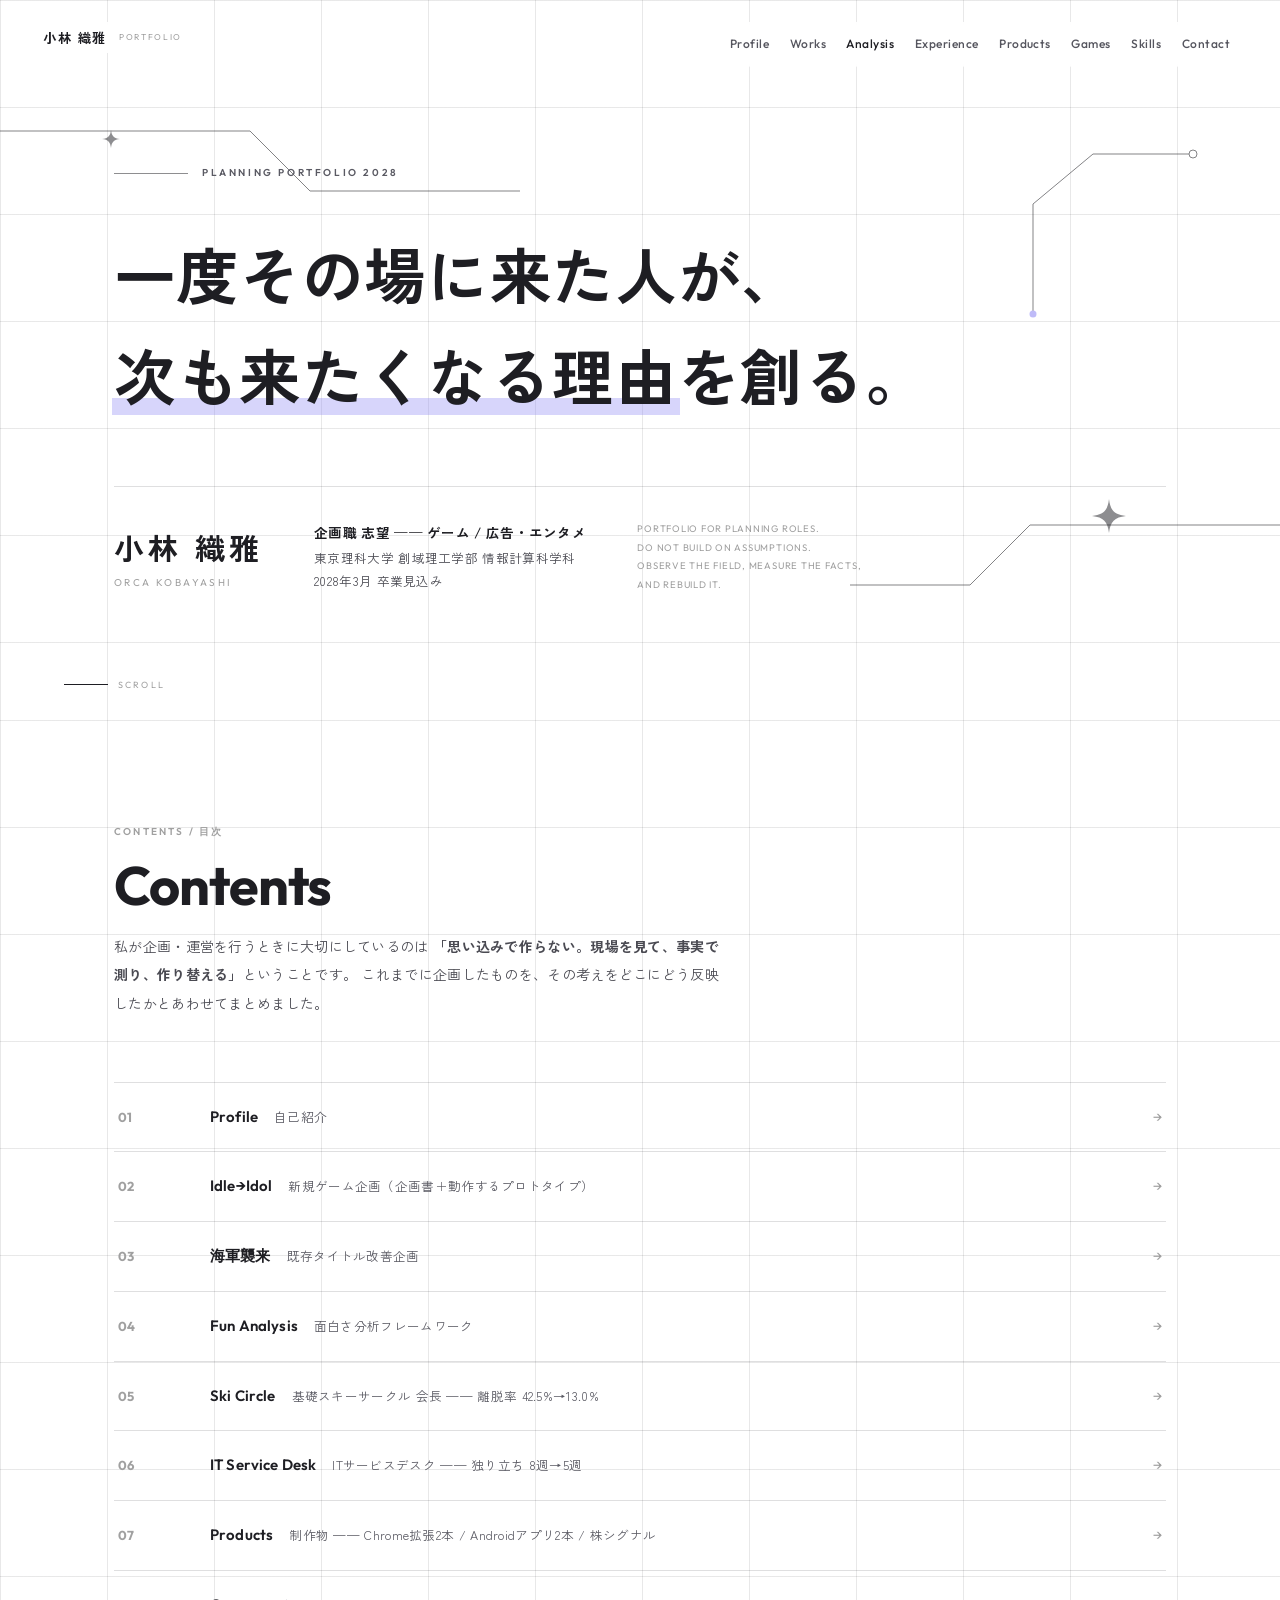
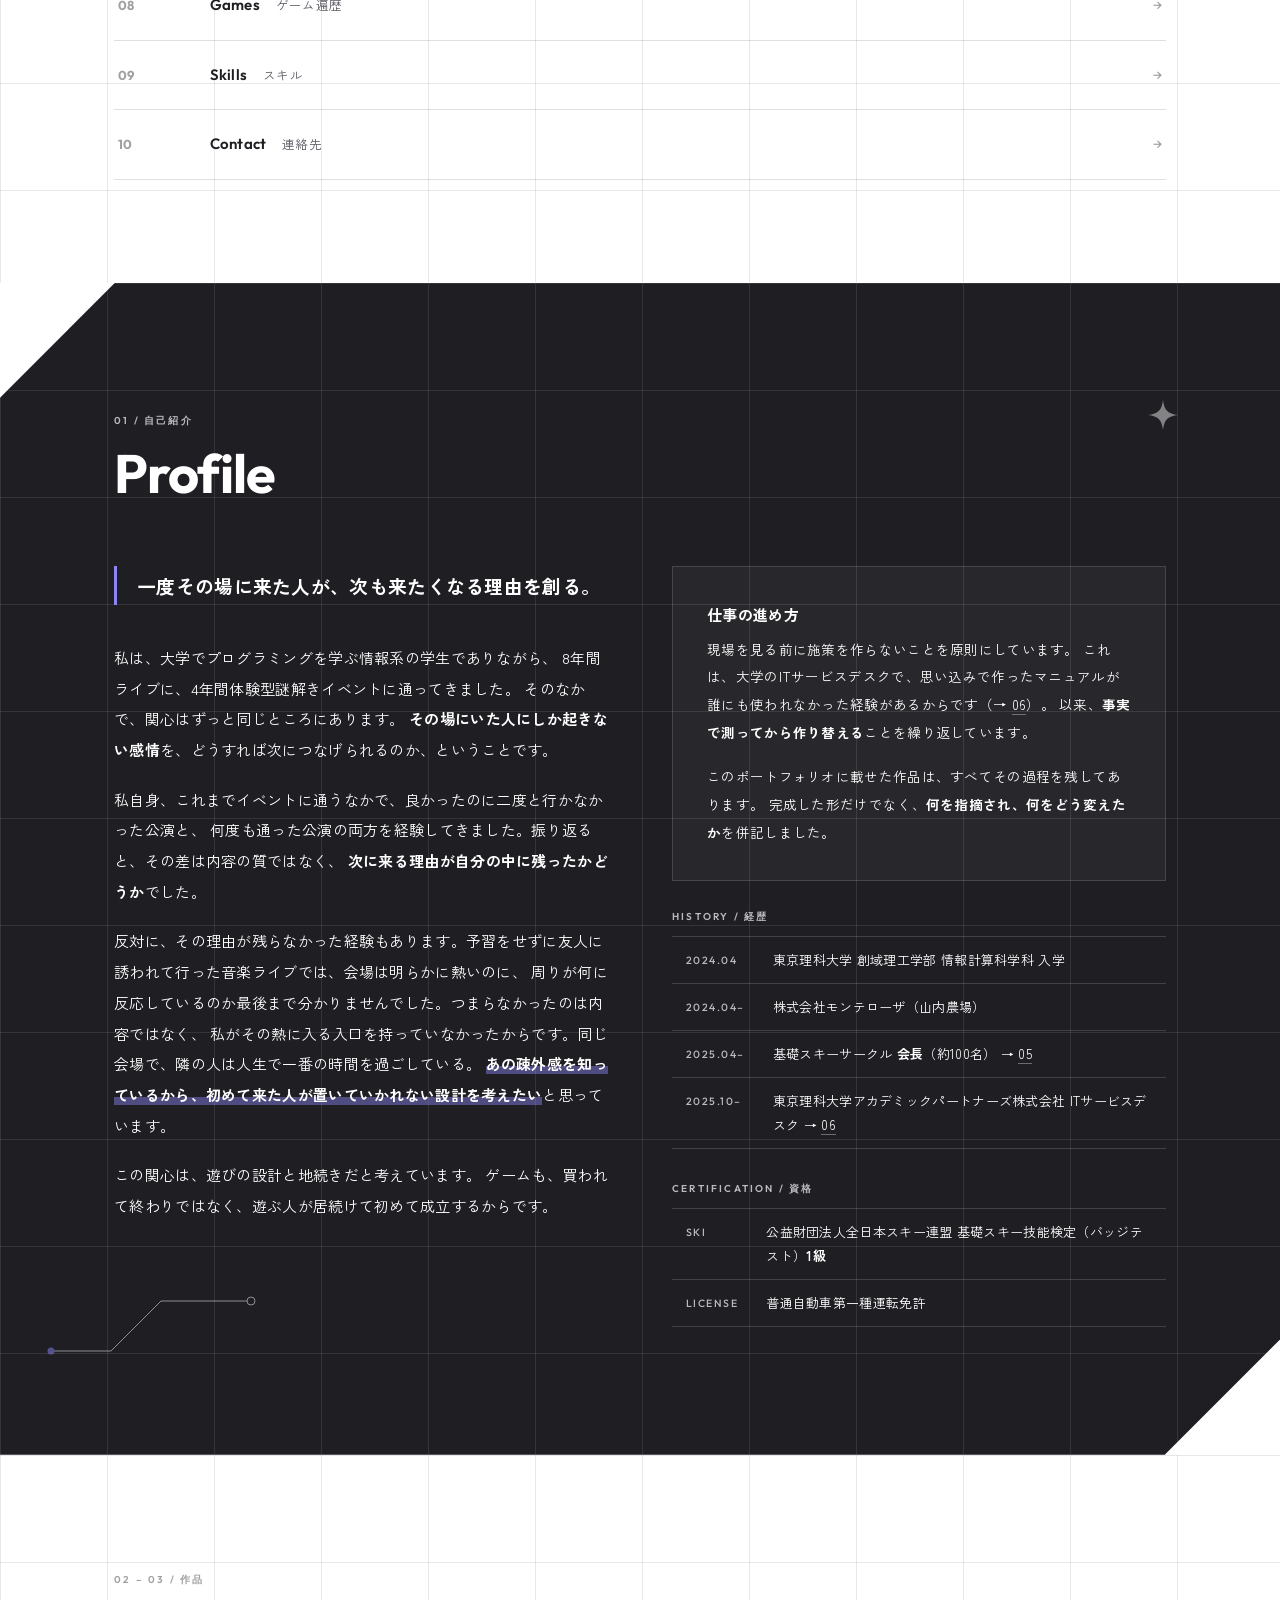
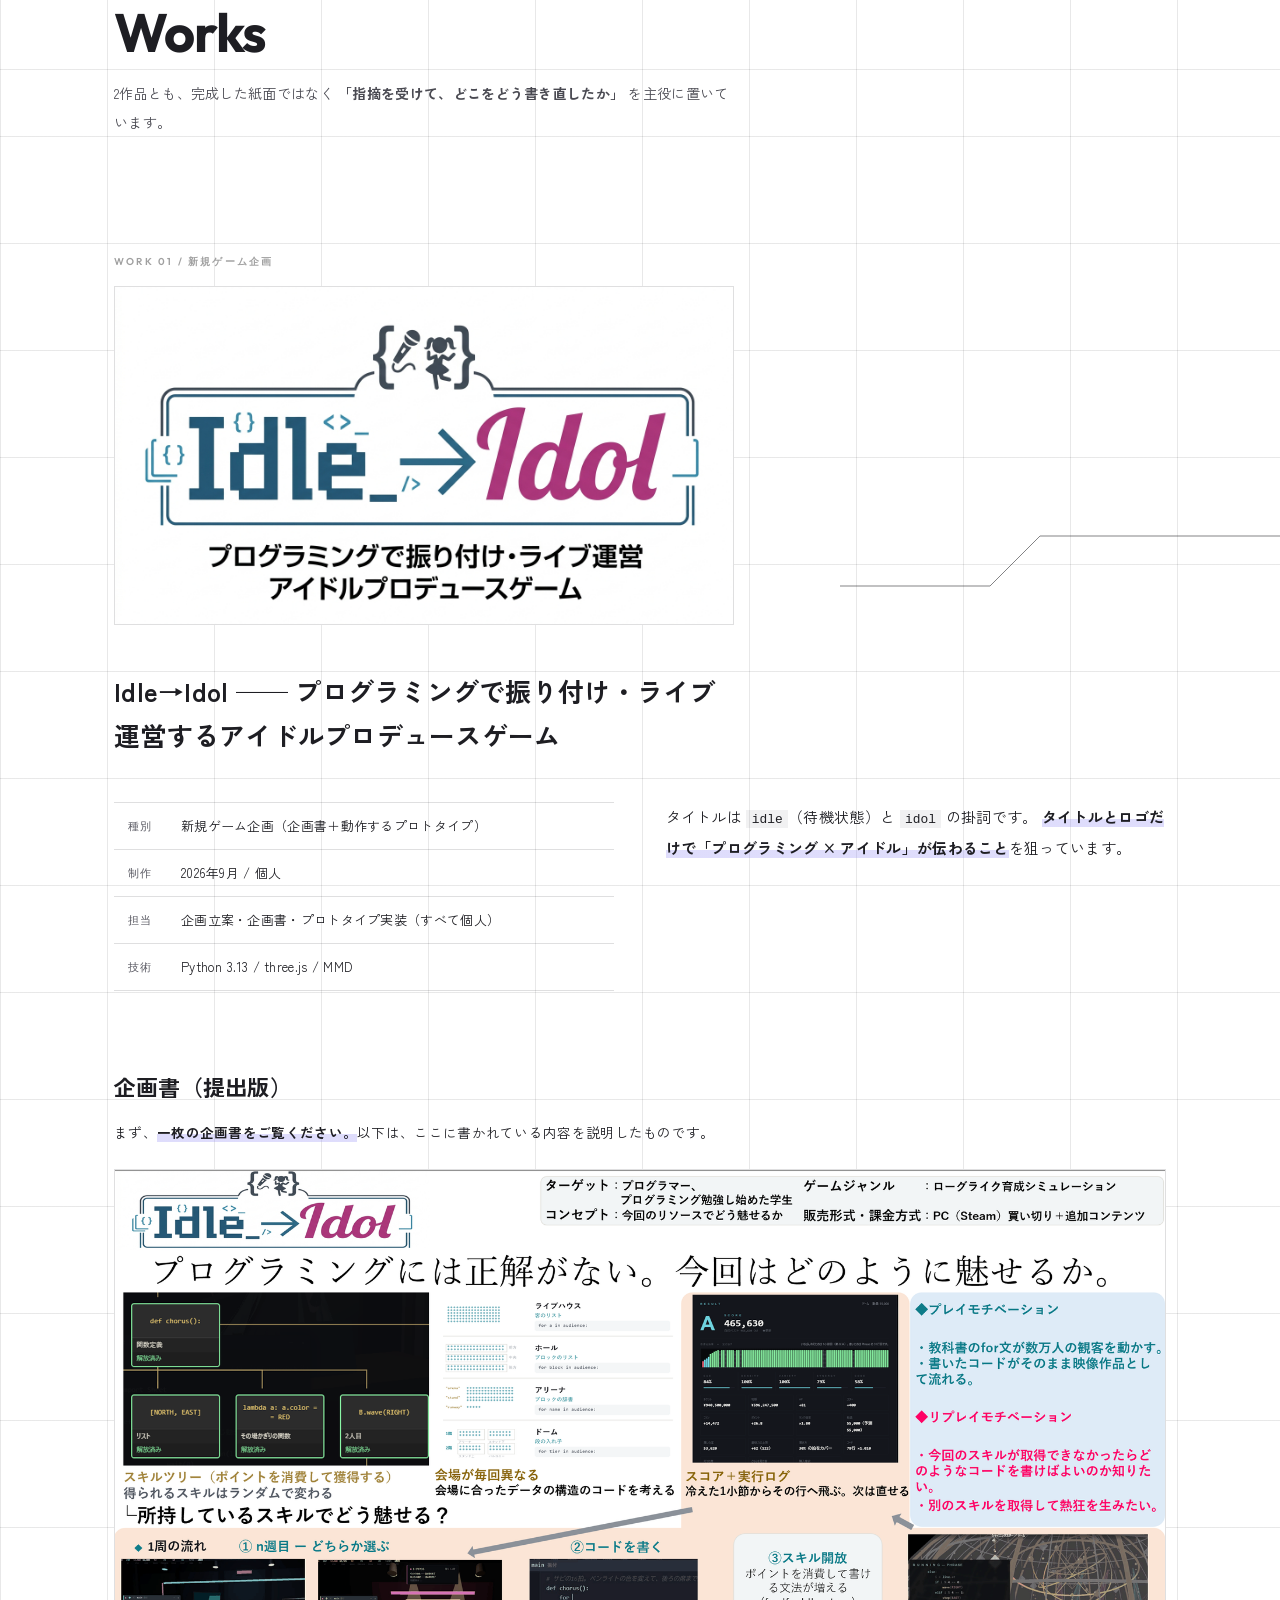
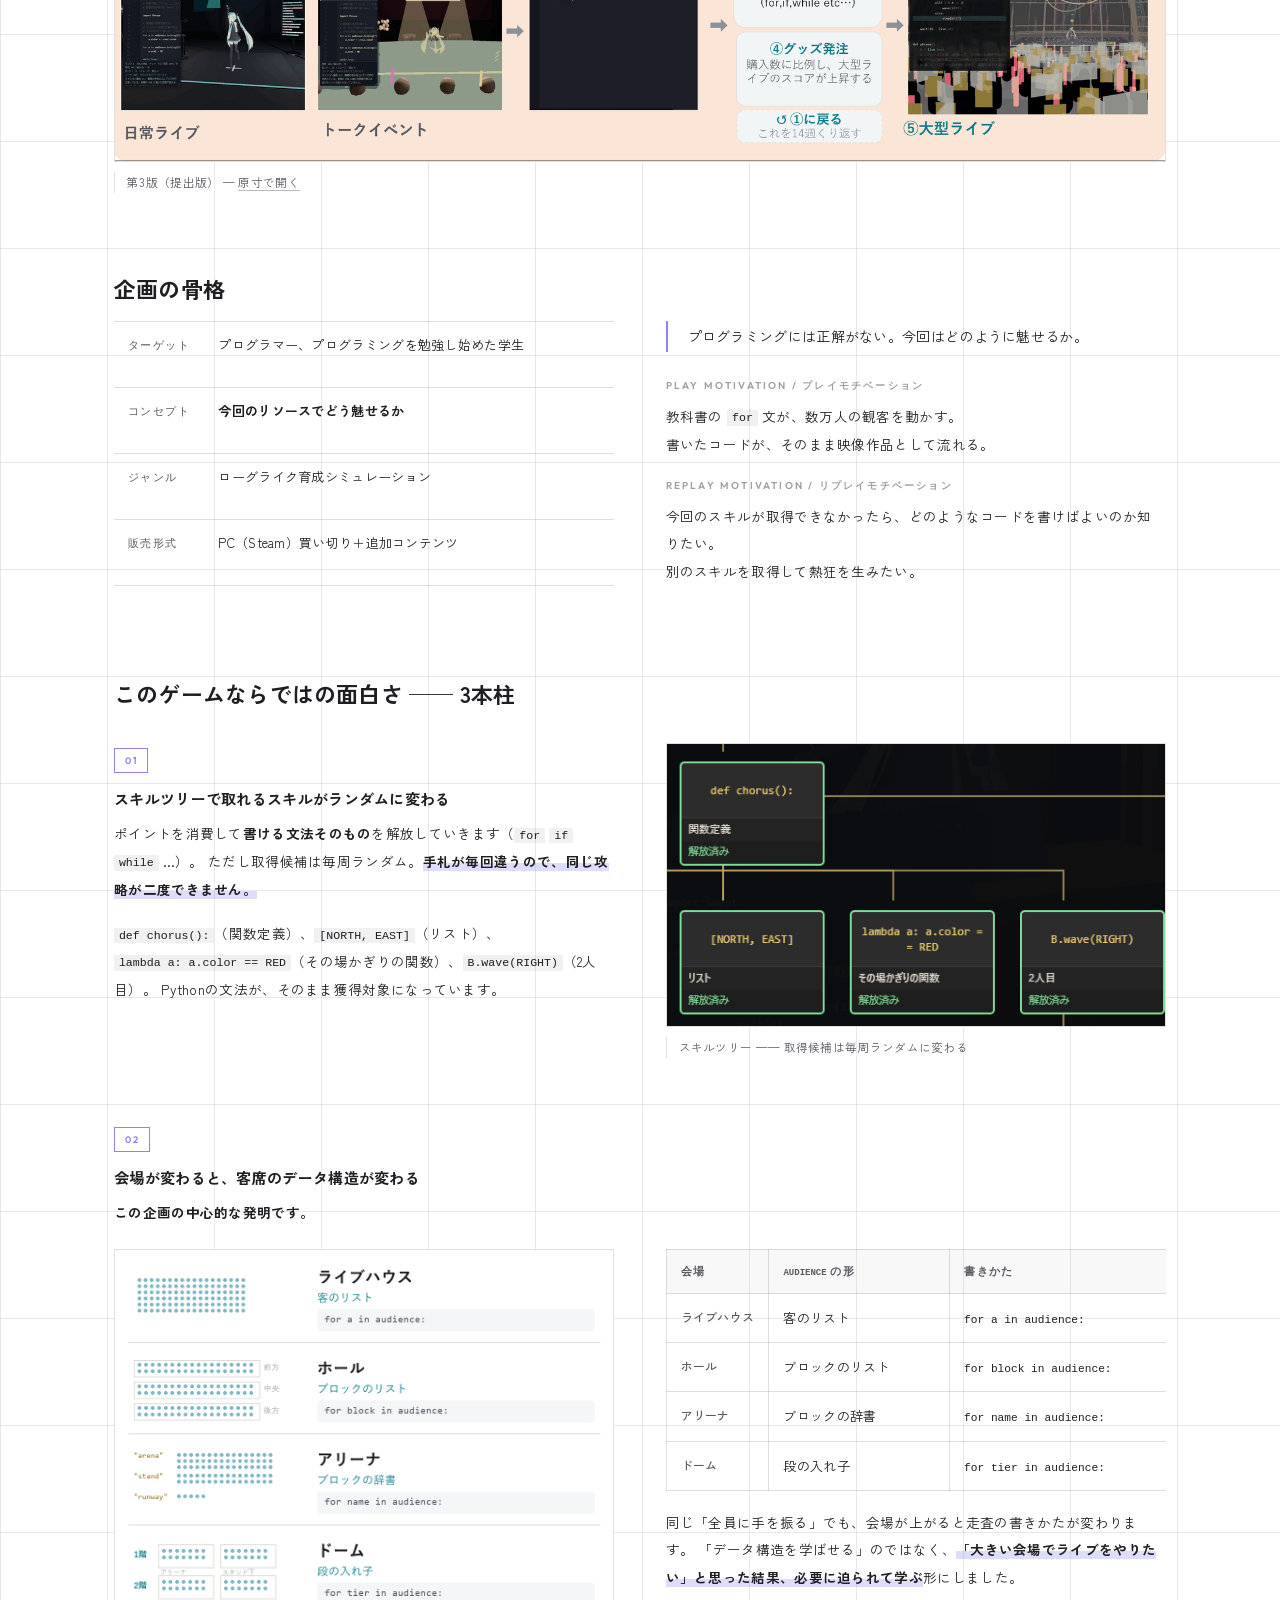
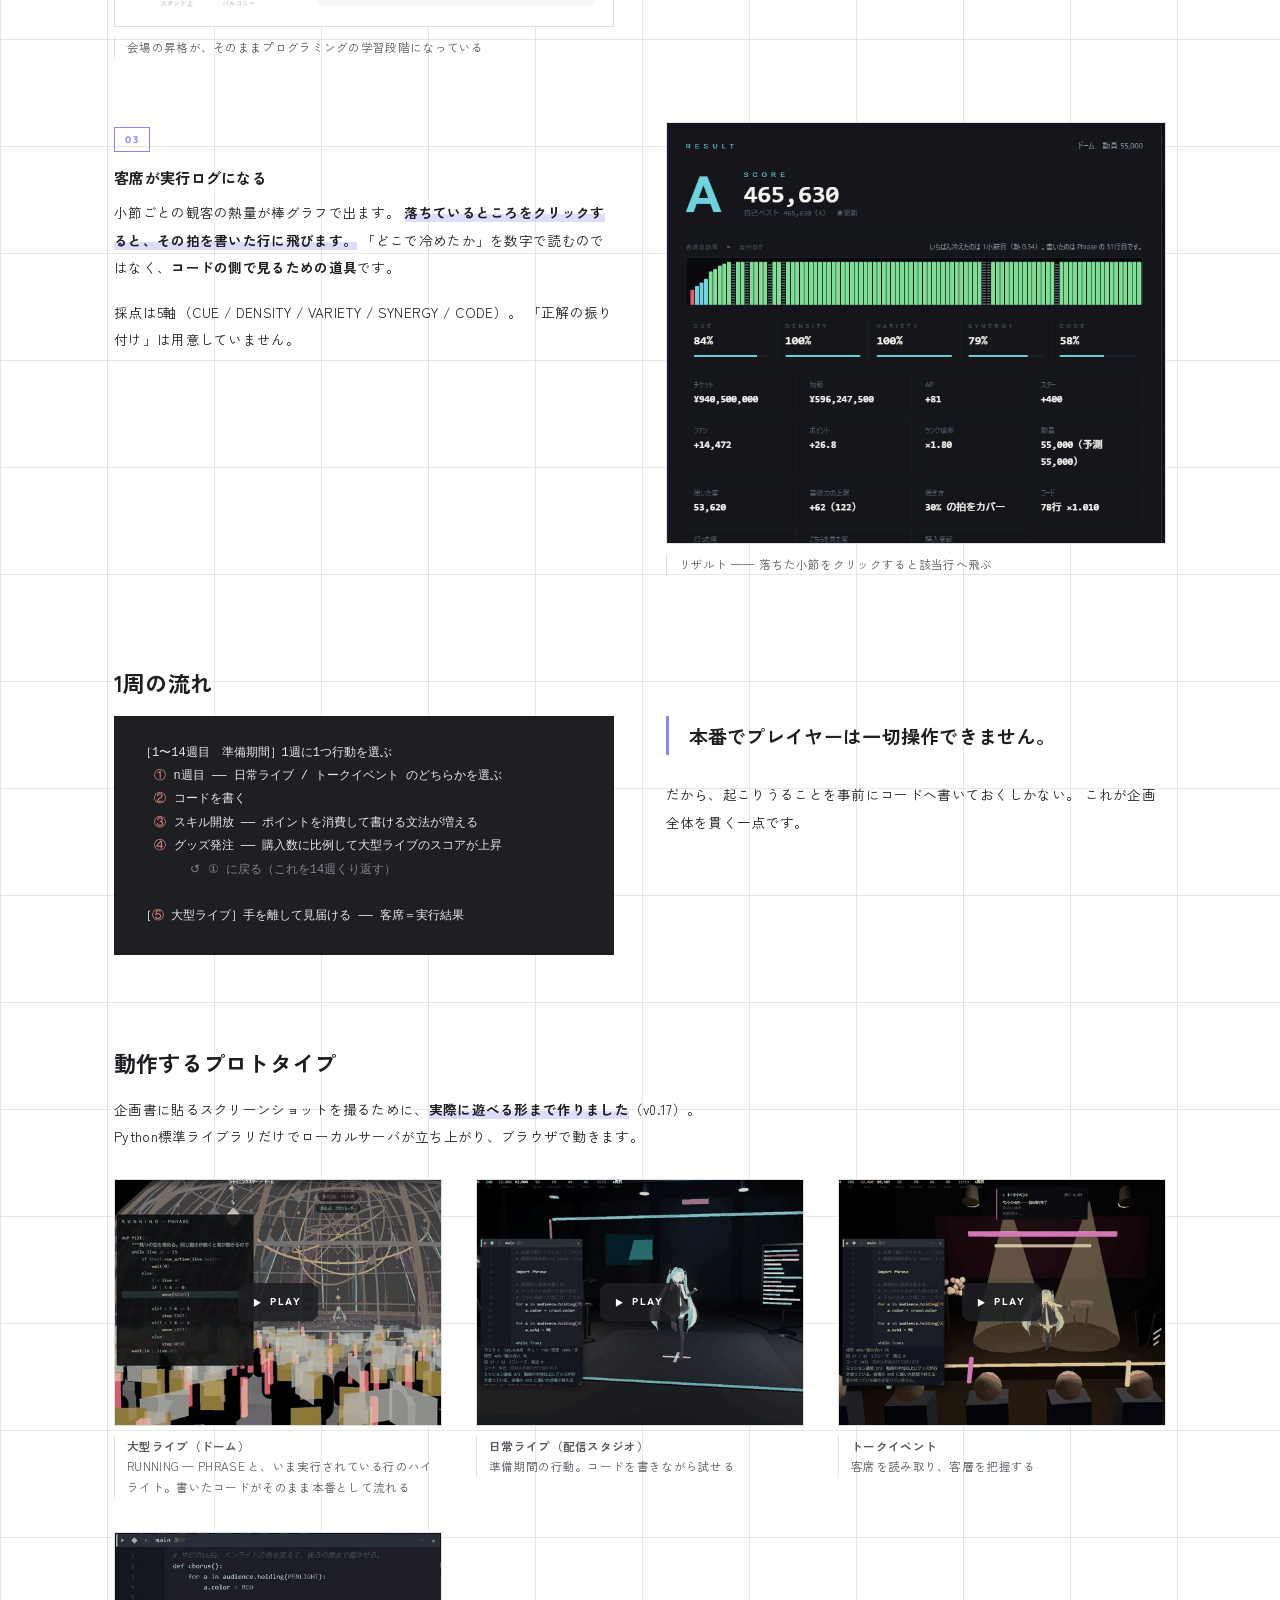
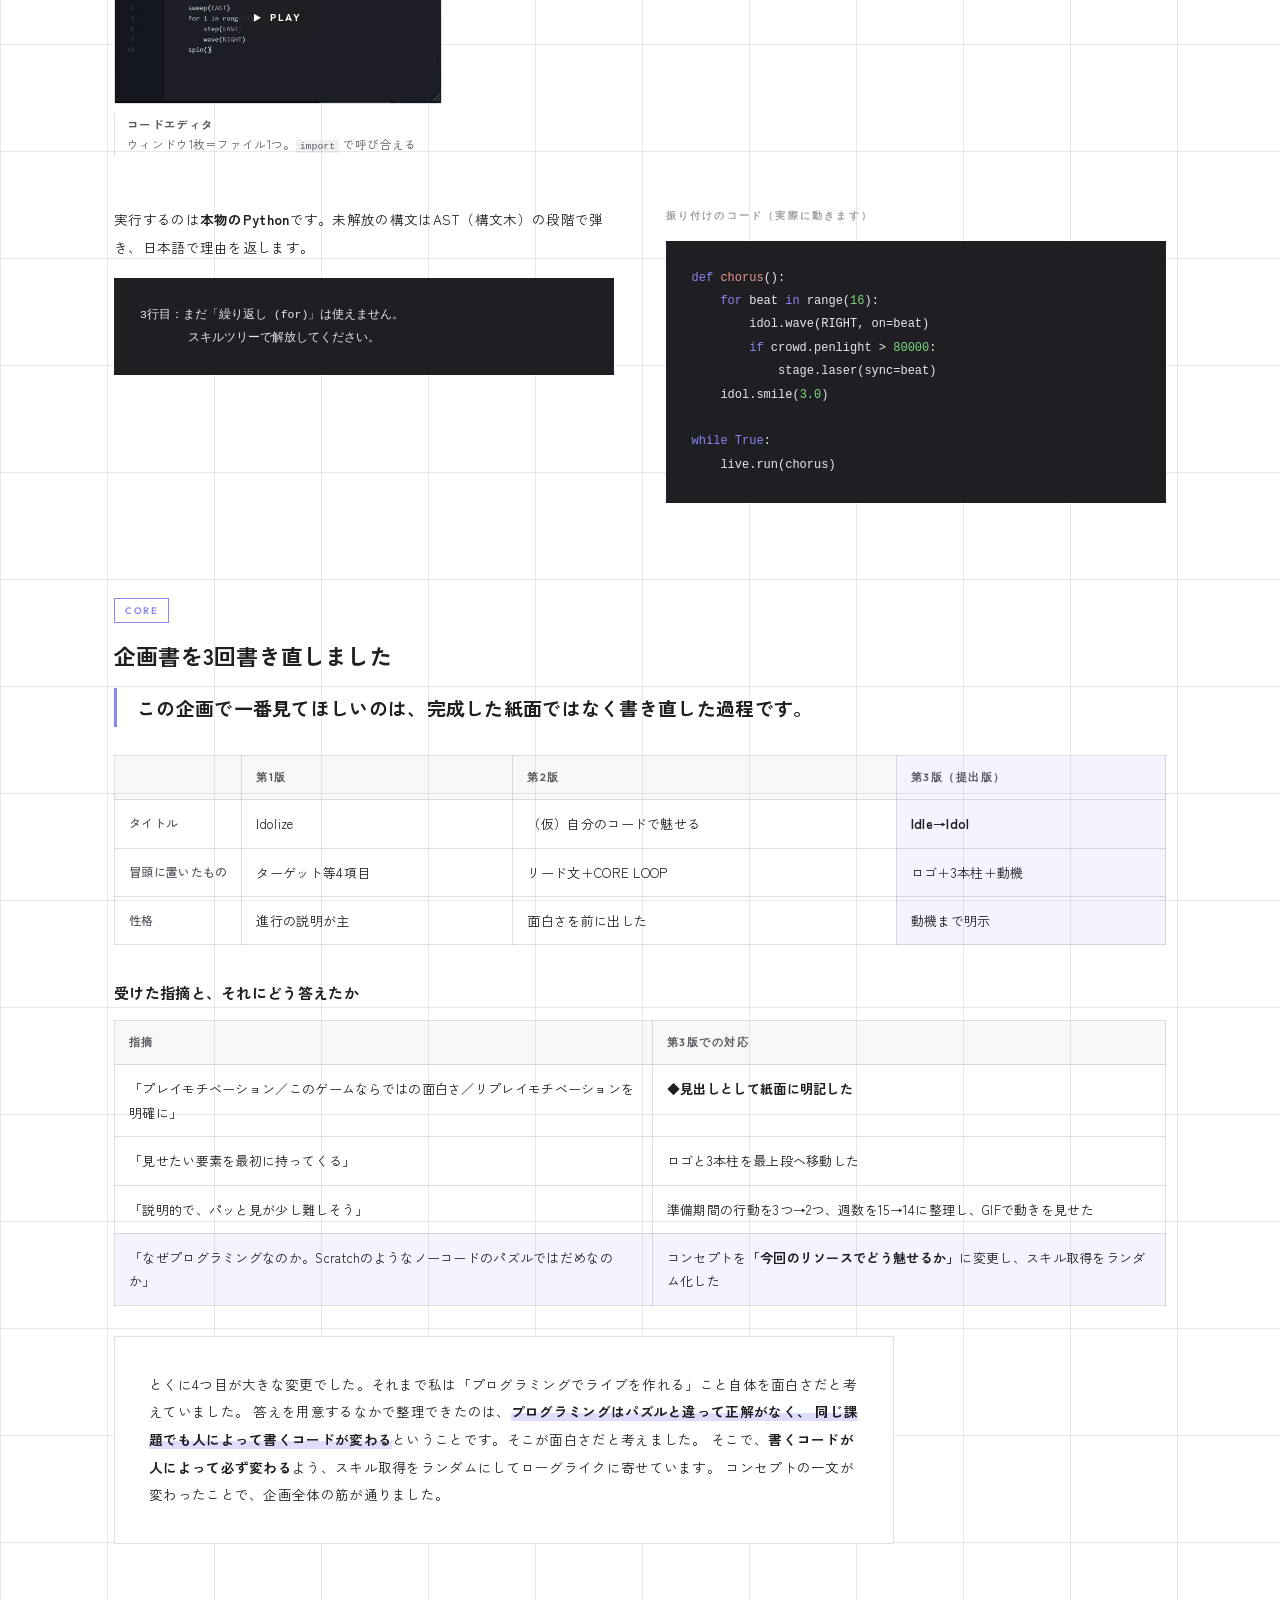
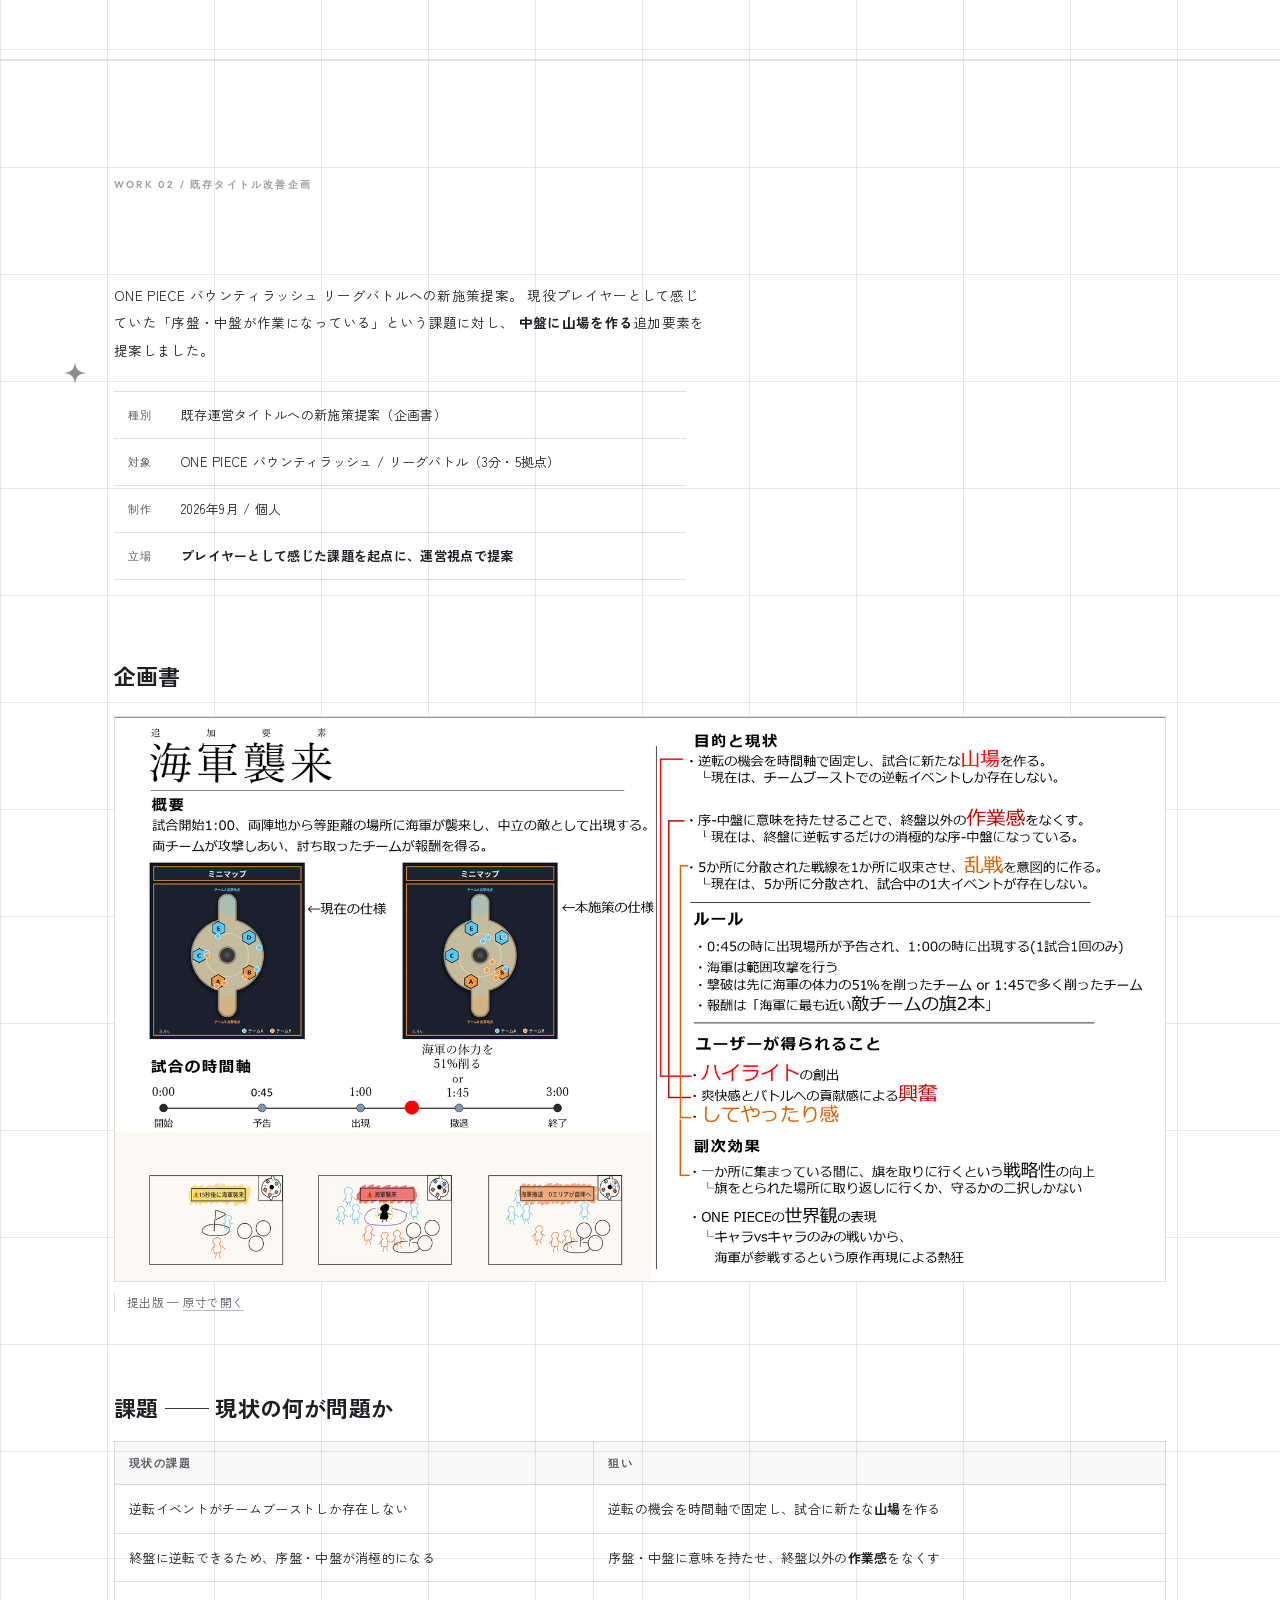
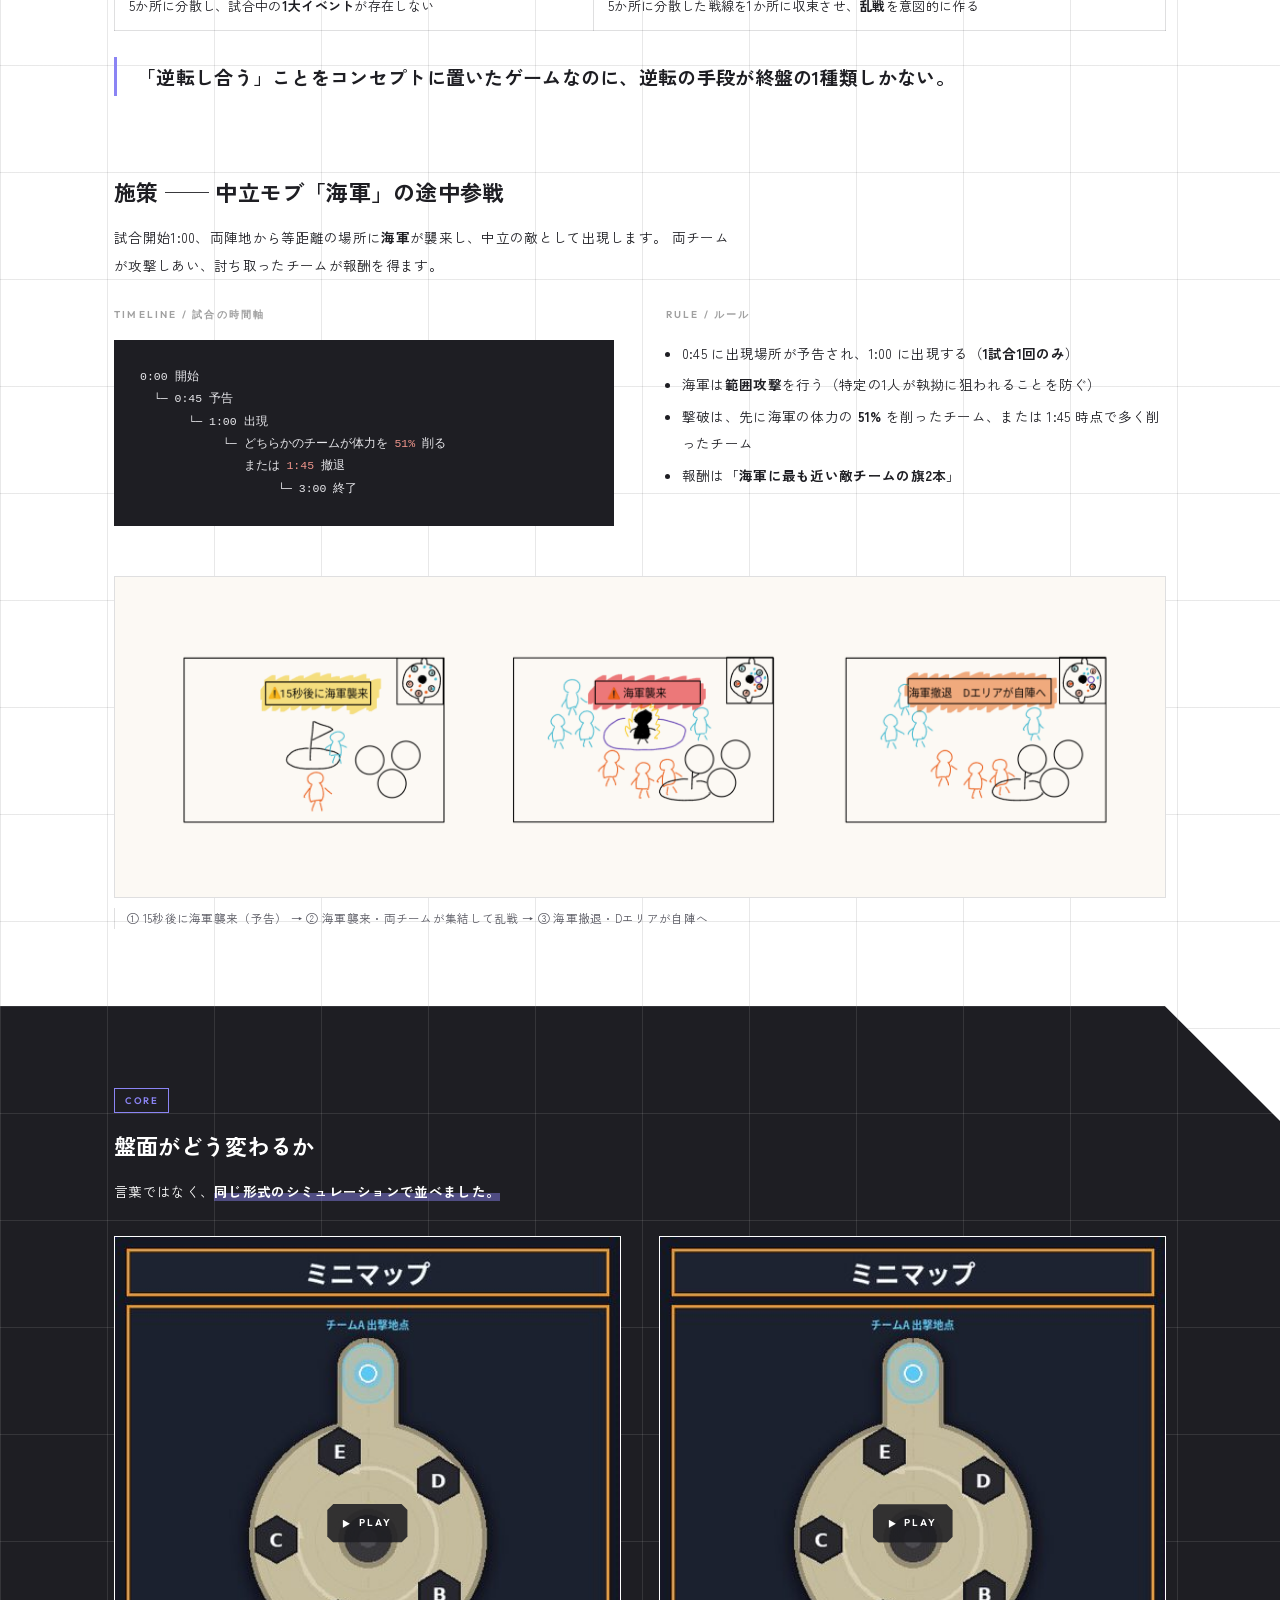
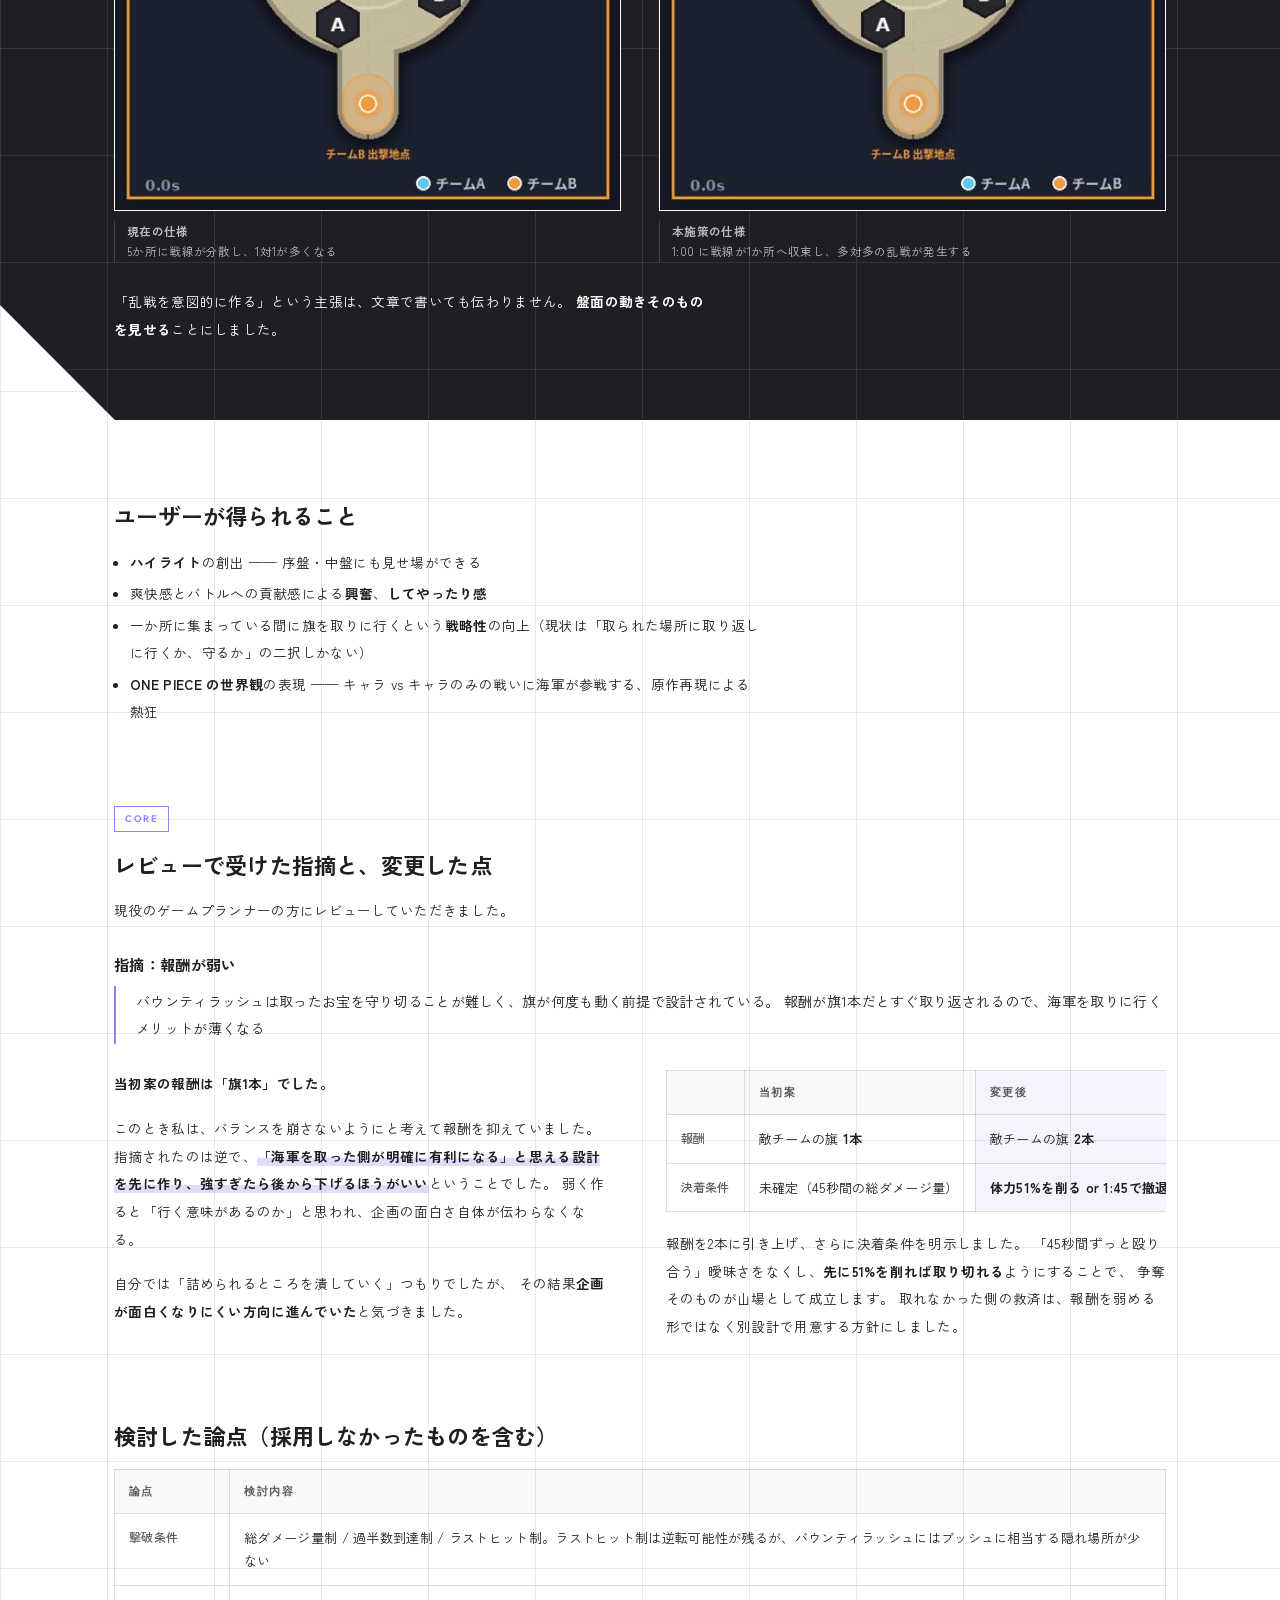
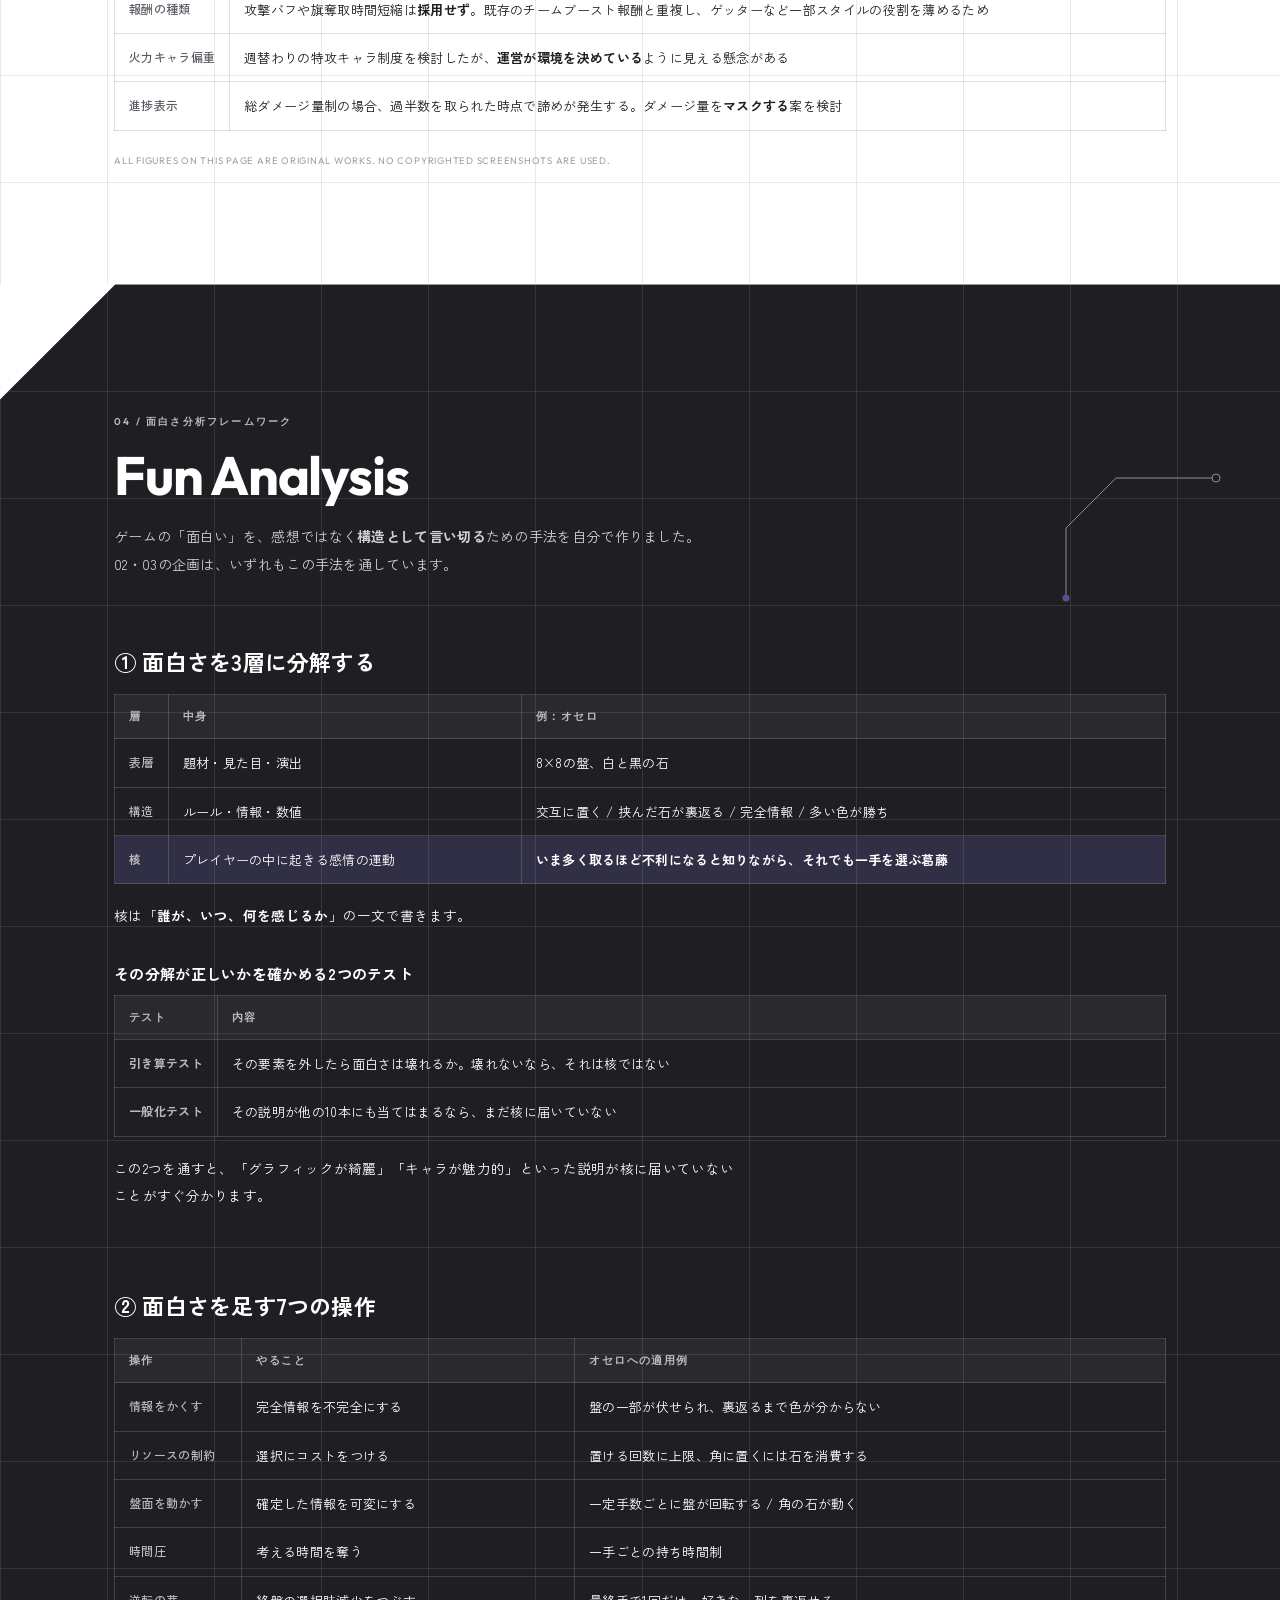
==== index.html @ 22cd8ebb "PDF一括ダウンローダーの企画書を追加" ====
<!DOCTYPE html>
<html lang="ja">
<head>
<meta charset="UTF-8">
<meta name="viewport" content="width=device-width,initial-scale=1">
<title>小林織雅 ポートフォリオ</title>
<meta name="description" content="小林織雅 / 企画職（ゲーム・広告／エンタメ）/ 2028年3月卒業見込み。思い込みで作らない。現場を見て、事実で測り、作り替える。">
<meta name="robots" content="noindex,nofollow">
<link rel="preconnect" href="https://fonts.googleapis.com">
<link rel="preconnect" href="https://fonts.gstatic.com" crossorigin>
<link rel="stylesheet" href="https://fonts.googleapis.com/css2?family=Outfit:wght@300;400;500;600;700;800&family=Zen+Kaku+Gothic+New:wght@400;500;700;900&display=swap">
<link rel="stylesheet" href="style.css">
<link rel="icon" href="data:image/svg+xml,%3Csvg xmlns='http://www.w3.org/2000/svg' viewBox='0 0 32 32'%3E%3Crect width='32' height='32' fill='%231e1e23'/%3E%3Cpath d='M16 5 C17.6 11.2 18.8 12.4 27 16 C18.8 19.6 17.6 20.8 16 27 C14.4 20.8 13.2 19.6 5 16 C13.2 12.4 14.4 11.2 16 5Z' fill='%23fff'/%3E%3C/svg%3E">
</head>
<body>

<!-- ============ header ============ -->
<header class="hd">
  <a class="hd-id" href="#top">
    <b>小林 織雅</b>
    <span>Portfolio</span>
  </a>
  <nav class="hd-nav">
    <a href="#profile">Profile</a>
    <a href="#works">Works</a>
    <a href="#analysis">Analysis</a>
    <a href="#experience">Experience</a>
    <a href="#products">Products</a>
    <a href="#games">Games</a>
    <a href="#skills">Skills</a>
    <a href="#contact">Contact</a>
  </nav>
  <button class="hd-menu" type="button" aria-label="メニュー" aria-expanded="false" aria-controls="menu">
    <span class="bars"><i></i><i></i><i></i></span>
    <span class="dot" aria-hidden="true"></span>
  </button>
</header>

<nav class="menu" id="menu" hidden>
  <div class="menu-inner">
    <p class="h-jp" style="color:#bbbbbd">Contents</p>
    <ul class="menu-list">
      <li><a href="#profile"><span class="no">01</span><b>Profile</b><span class="jp">自己紹介</span></a></li>
      <li><a href="#work-idle"><span class="no">02</span><b>Idle&rarr;Idol</b><span class="jp">新規ゲーム企画</span></a></li>
      <li><a href="#work-kaigun"><span class="no">03</span><b>海軍襲来</b><span class="jp">既存タイトル改善</span></a></li>
      <li><a href="#analysis"><span class="no">04</span><b>Fun Analysis</b><span class="jp">面白さ分析</span></a></li>
      <li><a href="#exp-ski"><span class="no">05</span><b>Ski Circle</b><span class="jp">サークル会長</span></a></li>
      <li><a href="#exp-desk"><span class="no">06</span><b>Service Desk</b><span class="jp">ITサービスデスク</span></a></li>
      <li><a href="#products"><span class="no">07</span><b>Products</b><span class="jp">制作物</span></a></li>
      <li><a href="#games"><span class="no">08</span><b>Games</b><span class="jp">ゲーム遍歴</span></a></li>
      <li><a href="#skills"><span class="no">09</span><b>Skills</b><span class="jp">スキル</span></a></li>
      <li><a href="#contact"><span class="no">10</span><b>Contact</b><span class="jp">連絡先</span></a></li>
    </ul>
    <p class="micro" style="margin-top:30px">ORCA KOBAYASHI &mdash; PLANNING PORTFOLIO</p>
  </div>
</nav>

<main id="top">

<!-- ============ hero ============ -->
<section class="sec hero">
  <div class="deco" style="left:0;top:14%;width:min(46vw,520px)" aria-hidden="true">
    <svg viewBox="0 0 520 120" width="100%" height="120" preserveAspectRatio="none">
      <polyline points="0,30 250,30 310,90 520,90"/>
    </svg>
  </div>
  <div class="deco" style="right:0;bottom:16%;width:min(38vw,430px)" aria-hidden="true">
    <svg viewBox="0 0 430 100" width="100%" height="100" preserveAspectRatio="none">
      <polyline points="430,20 180,20 120,80 0,80"/>
    </svg>
  </div>
  <div class="deco" style="right:6%;top:20%" aria-hidden="true">
    <svg width="180" height="180" viewBox="0 0 180 180">
      <polyline points="10,170 10,60 70,10 170,10"/>
      <circle class="fill" cx="10" cy="170" r="3.5"/>
      <circle class="ring" cx="170" cy="10" r="4"/>
    </svg>
  </div>
  <div class="spark" style="right:12%;bottom:26%;--s:34px" aria-hidden="true">
    <svg viewBox="0 0 100 100"><path d="M50 0C54 34 66 46 100 50 66 54 54 66 50 100 46 66 34 54 0 50 34 46 46 34 50 0Z"/></svg>
  </div>
  <div class="spark" style="left:8%;top:18%;--s:18px" aria-hidden="true">
    <svg viewBox="0 0 100 100"><path d="M50 0C54 34 66 46 100 50 66 54 54 66 50 100 46 66 34 54 0 50 34 46 46 34 50 0Z"/></svg>
  </div>

  <div class="wrap">
    <div class="hero-kicker rv">
      <i></i><span>Planning Portfolio 2028</span>
    </div>

    <h1 class="rv">
      <span class="l">一度その場に来た人が、</span>
      <span class="l"><em>次も来たくなる理由</em>を創る。</span>
    </h1>

    <div class="hero-meta rv">
      <div class="hero-name">
        <div class="n">小林 織雅</div>
        <div class="r">Orca Kobayashi</div>
      </div>
      <div class="hero-role">
        <b>企画職 志望 ── ゲーム / 広告・エンタメ</b>
        東京理科大学 創域理工学部 情報計算科学科<br>
        2028年3月 卒業見込み
      </div>
      <p class="micro" style="margin:0">
        Portfolio for planning roles.<br>
        Do not build on assumptions.<br>
        Observe the field, measure the facts,<br>
        and rebuild it.
      </p>
    </div>
  </div>

  <div class="scroll-cue" aria-hidden="true"><i></i><span>Scroll</span></div>
</section>

<!-- ============ contents ============ -->
<section class="sec idx">
  <div class="wrap">
    <div class="sec-head rv">
      <p class="h-jp">Contents / 目次</p>
      <h2 class="h-en">Contents</h2>
      <p class="lead">
        私が企画・運営を行うときに大切にしているのは
        <strong>「思い込みで作らない。現場を見て、事実で測り、作り替える」</strong>ということです。
        これまでに企画したものを、その考えをどこにどう反映したかとあわせてまとめました。
      </p>
    </div>

    <div class="idx-list rv">
      <a class="idx-row" href="#profile"><span class="no">01</span><span class="tt"><b>Profile</b><span>自己紹介</span></span><span class="ar">&rarr;</span></a>
      <a class="idx-row" href="#work-idle"><span class="no">02</span><span class="tt"><b>Idle&rarr;Idol</b><span>新規ゲーム企画（企画書＋動作するプロトタイプ）</span></span><span class="ar">&rarr;</span></a>
      <a class="idx-row" href="#work-kaigun"><span class="no">03</span><span class="tt"><b>海軍襲来</b><span>既存タイトル改善企画</span></span><span class="ar">&rarr;</span></a>
      <a class="idx-row" href="#analysis"><span class="no">04</span><span class="tt"><b>Fun Analysis</b><span>面白さ分析フレームワーク</span></span><span class="ar">&rarr;</span></a>
      <a class="idx-row" href="#exp-ski"><span class="no">05</span><span class="tt"><b>Ski Circle</b><span>基礎スキーサークル 会長 ── 離脱率 42.5%→13.0%</span></span><span class="ar">&rarr;</span></a>
      <a class="idx-row" href="#exp-desk"><span class="no">06</span><span class="tt"><b>IT Service Desk</b><span>ITサービスデスク ── 独り立ち 8週→5週</span></span><span class="ar">&rarr;</span></a>
      <a class="idx-row" href="#products"><span class="no">07</span><span class="tt"><b>Products</b><span>制作物 ── Chrome拡張2本 / Androidアプリ2本 / 株シグナル</span></span><span class="ar">&rarr;</span></a>
      <a class="idx-row" href="#games"><span class="no">08</span><span class="tt"><b>Games</b><span>ゲーム遍歴</span></span><span class="ar">&rarr;</span></a>
      <a class="idx-row" href="#skills"><span class="no">09</span><span class="tt"><b>Skills</b><span>スキル</span></span><span class="ar">&rarr;</span></a>
      <a class="idx-row" href="#contact"><span class="no">10</span><span class="tt"><b>Contact</b><span>連絡先</span></span><span class="ar">&rarr;</span></a>
    </div>
  </div>
</section>

<!-- ============ 01 profile ============ -->
<section class="sec blk dark cut-tl-br" id="profile">
  <div class="spark" style="right:8%;top:10%;--s:30px" aria-hidden="true">
    <svg viewBox="0 0 100 100"><path d="M50 0C54 34 66 46 100 50 66 54 54 66 50 100 46 66 34 54 0 50 34 46 46 34 50 0Z"/></svg>
  </div>
  <div class="deco" style="left:4%;bottom:8%" aria-hidden="true">
    <svg width="200" height="120" viewBox="0 0 200 120">
      <polyline points="0,110 60,110 110,60 200,60"/>
      <circle class="fill" cx="0" cy="110" r="3.5"/><circle class="ring" cx="200" cy="60" r="4"/>
    </svg>
  </div>

  <div class="wrap">
    <div class="sec-head rv">
      <p class="h-jp">01 / 自己紹介</p>
      <h2 class="h-en">Profile</h2>
    </div>

    <div class="rv" style="display:grid;grid-template-columns:repeat(auto-fit,minmax(min(100%,340px),1fr));gap:clamp(28px,5vw,70px)">
      <div>
        <p class="quote big" style="margin-bottom:2em">
          一度その場に来た人が、次も来たくなる理由を創る。
        </p>
        <p>
          私は、大学でプログラミングを学ぶ情報系の学生でありながら、
          8年間ライブに、4年間体験型謎解きイベントに通ってきました。
          そのなかで、関心はずっと同じところにあります。
          <strong>その場にいた人にしか起きない感情</strong>を、どうすれば次につなげられるのか、ということです。
        </p>
        <p>
          私自身、これまでイベントに通うなかで、良かったのに二度と行かなかった公演と、
          何度も通った公演の両方を経験してきました。振り返ると、その差は内容の質ではなく、
          <strong>次に来る理由が自分の中に残ったかどうか</strong>でした。
        </p>
        <p>
          反対に、その理由が残らなかった経験もあります。予習をせずに友人に誘われて行った音楽ライブでは、会場は明らかに熱いのに、
          周りが何に反応しているのか最後まで分かりませんでした。つまらなかったのは内容ではなく、
          私がその熱に入る入口を持っていなかったからです。同じ会場で、隣の人は人生で一番の時間を過ごしている。
          <span class="mark">あの疎外感を知っているから、初めて来た人が置いていかれない設計を考えたい</span>と思っています。
        </p>
        <p>
          この関心は、遊びの設計と地続きだと考えています。
          ゲームも、買われて終わりではなく、遊ぶ人が居続けて初めて成立するからです。
        </p>
      </div>

      <div>
        <div class="card" style="margin-bottom:26px">
          <h4 class="t">仕事の進め方</h4>
          <p style="font-size:13.5px">
            現場を見る前に施策を作らないことを原則にしています。
            これは、大学のITサービスデスクで、思い込みで作ったマニュアルが誰にも使われなかった経験があるからです（→ <a href="#exp-desk" style="border-bottom:1px solid rgba(255,255,255,.35)">06</a>）。
            以来、<strong>事実で測ってから作り替える</strong>ことを繰り返しています。
          </p>
          <p style="font-size:13.5px">
            このポートフォリオに載せた作品は、すべてその過程を残してあります。
            完成した形だけでなく、<strong>何を指摘され、何をどう変えたか</strong>を併記しました。
          </p>
        </div>

        <p class="h-jp" style="margin-bottom:8px">History / 経歴</p>
        <table class="spec">
          <tr><th>2024.04</th><td>東京理科大学 創域理工学部 情報計算科学科 入学</td></tr>
          <tr><th>2024.04&ndash;</th><td>株式会社モンテローザ（山内農場）</td></tr>
          <tr><th>2025.04&ndash;</th><td>基礎スキーサークル <strong>会長</strong>（約100名） → <a href="#exp-ski" style="border-bottom:1px solid rgba(255,255,255,.35)">05</a></td></tr>
          <tr><th>2025.10&ndash;</th><td>東京理科大学アカデミックパートナーズ株式会社 ITサービスデスク → <a href="#exp-desk" style="border-bottom:1px solid rgba(255,255,255,.35)">06</a></td></tr>
        </table>

        <p class="h-jp" style="margin:30px 0 8px">Certification / 資格</p>
        <table class="spec">
          <tr><th>Ski</th><td>公益財団法人全日本スキー連盟 基礎スキー技能検定（バッジテスト）<strong>1級</strong></td></tr>
          <tr><th>License</th><td>普通自動車第一種運転免許</td></tr>
        </table>
      </div>
    </div>
  </div>
</section>

<!-- ============ works intro ============ -->
<section class="sec blk" id="works" style="padding-bottom:0">
  <div class="wrap">
    <div class="sec-head rv" style="margin-bottom:0">
      <p class="h-jp">02 &ndash; 03 / 作品</p>
      <h2 class="h-en">Works</h2>
      <p class="lead">
        2作品とも、完成した紙面ではなく <strong>「指摘を受けて、どこをどう書き直したか」</strong> を主役に置いています。
      </p>
    </div>
  </div>
</section>

<!-- ============ 02 Idle to Idol ============ -->
<section class="sec blk" id="work-idle">
  <div class="deco" style="right:0;top:6%;width:min(40vw,440px)" aria-hidden="true">
    <svg viewBox="0 0 440 90" width="100%" height="90" preserveAspectRatio="none">
      <polyline points="440,20 200,20 150,70 0,70"/>
    </svg>
  </div>

  <div class="wrap">
    <p class="h-jp rv">Work 01 / 新規ゲーム企画</p>

    <figure class="fig rv" style="max-width:620px;margin-bottom:clamp(26px,4vw,44px)">
      <img src="assets/idle-to-idol/logo.jpg" alt="Idle→Idol のロゴ。Idle のアンダースコアをカーソルに見立て、波括弧と山括弧で囲んだタイトルロゴ" loading="lazy">
    </figure>

    <h3 class="t rv" style="font-size:clamp(18px,2.8vw,26px);max-width:24em">
      Idle&rarr;Idol ── プログラミングで振り付け・ライブ運営するアイドルプロデュースゲーム
    </h3>

    <div class="rv" style="display:grid;grid-template-columns:repeat(auto-fit,minmax(min(100%,320px),1fr));gap:clamp(24px,4vw,56px);margin-top:clamp(24px,4vw,44px)">
      <table class="spec">
        <tr><th>種別</th><td>新規ゲーム企画（企画書＋動作するプロトタイプ）</td></tr>
        <tr><th>制作</th><td>2026年9月 / 個人</td></tr>
        <tr><th>担当</th><td>企画立案・企画書・プロトタイプ実装（すべて個人）</td></tr>
        <tr><th>技術</th><td>Python 3.13 / three.js / MMD</td></tr>
      </table>
      <div>
        <p>
          タイトルは <code>idle</code>（待機状態）と <code>idol</code> の掛詞です。
          <span class="mark">タイトルとロゴだけで「プログラミング × アイドル」が伝わること</span>を狙っています。
        </p>
      </div>
    </div>

    <!-- 企画書 -->
    <div class="rv" style="margin-top:clamp(44px,6vw,84px)">
      <h3 class="t">企画書（提出版）</h3>
      <p style="font-size:13.5px;max-width:46em">
        まず、<span class="mark">一枚の企画書をご覧ください。</span>以下は、ここに書かれている内容を説明したものです。
      </p>
      <figure class="fig" style="margin-top:22px">
        <img src="assets/idle-to-idol/deck-v3.png" alt="『Idle→Idol』の企画書。上段にロゴとターゲット・コンセプト・ジャンル・販売形式、中段に3本柱（スキルツリー／会場ごとのデータ構造／スコアと実行ログ）、下段に1周の流れ、右段にプレイモチベーションとリプレイモチベーションが並ぶ" loading="lazy">
        <figcaption>第3版（提出版）&nbsp;&mdash;&nbsp;<a href="assets/idle-to-idol/deck-v3.png" target="_blank" rel="noopener" style="border-bottom:1px solid rgba(30,30,35,.3)">原寸で開く</a></figcaption>
      </figure>
    </div>

    <!-- 企画の骨格 -->
    <div class="rv" style="margin-top:clamp(44px,6vw,84px)">
      <h3 class="t">企画の骨格</h3>
      <div style="display:grid;grid-template-columns:repeat(auto-fit,minmax(min(100%,320px),1fr));gap:clamp(24px,4vw,56px)">
        <table class="spec">
          <tr><th>ターゲット</th><td>プログラマー、プログラミングを勉強し始めた学生</td></tr>
          <tr><th>コンセプト</th><td><strong>今回のリソースでどう魅せるか</strong></td></tr>
          <tr><th>ジャンル</th><td>ローグライク育成シミュレーション</td></tr>
          <tr><th>販売形式</th><td>PC（Steam）買い切り＋追加コンテンツ</td></tr>
        </table>
        <div>
          <p class="quote">プログラミングには正解がない。今回はどのように魅せるか。</p>
          <div style="display:grid;gap:18px;margin-top:24px">
            <div>
              <p class="h-jp" style="margin-bottom:6px">Play Motivation / プレイモチベーション</p>
              <p style="font-size:13.5px;margin:0">
                教科書の <code>for</code> 文が、数万人の観客を動かす。<br>
                書いたコードが、そのまま映像作品として流れる。
              </p>
            </div>
            <div>
              <p class="h-jp" style="margin-bottom:6px">Replay Motivation / リプレイモチベーション</p>
              <p style="font-size:13.5px;margin:0">
                今回のスキルが取得できなかったら、どのようなコードを書けばよいのか知りたい。<br>
                別のスキルを取得して熱狂を生みたい。
              </p>
            </div>
          </div>
        </div>
      </div>
    </div>

    <!-- 3本柱 -->
    <div class="rv" style="margin-top:clamp(50px,7vw,96px)">
      <h3 class="t">このゲームならではの面白さ ── 3本柱</h3>

      <!-- (1) -->
      <div style="display:grid;grid-template-columns:repeat(auto-fit,minmax(min(100%,330px),1fr));gap:clamp(24px,4vw,52px);align-items:start;margin-top:30px">
        <div>
          <p class="tag v" style="margin-bottom:12px">01</p>
          <h4 class="t">スキルツリーで取れるスキルがランダムに変わる</h4>
          <p style="font-size:13.5px">
            ポイントを消費して<strong>書ける文法そのもの</strong>を解放していきます（<code>for</code> <code>if</code> <code>while</code> …）。
            ただし取得候補は毎周ランダム。<span class="mark">手札が毎回違うので、同じ攻略が二度できません。</span>
          </p>
          <p style="font-size:13.5px">
            <code>def chorus():</code>（関数定義）、<code>[NORTH, EAST]</code>（リスト）、
            <code>lambda a: a.color == RED</code>（その場かぎりの関数）、<code>B.wave(RIGHT)</code>（2人目）。
            Pythonの文法が、そのまま獲得対象になっています。
          </p>
        </div>
        <figure class="fig">
          <img src="assets/idle-to-idol/screen-skill-tree.png" alt="スキルツリー画面。Pythonの文法がノードとして並び、取得候補がランダムに提示される" loading="lazy">
          <figcaption>スキルツリー ── 取得候補は毎周ランダムに変わる</figcaption>
        </figure>
      </div>

      <!-- (2) -->
      <div style="margin-top:clamp(38px,5vw,66px)">
        <p class="tag v" style="margin-bottom:12px">02</p>
        <h4 class="t">会場が変わると、客席のデータ構造が変わる</h4>
        <p style="font-size:13.5px;max-width:46em"><strong>この企画の中心的な発明です。</strong></p>

        <div style="display:grid;grid-template-columns:repeat(auto-fit,minmax(min(100%,330px),1fr));gap:clamp(24px,4vw,52px);align-items:start;margin-top:22px">
          <figure class="fig">
            <img src="assets/idle-to-idol/fig-venue-data-structures.png" alt="会場ごとに客席のデータ構造が変わることを示した図。ライブハウス=リスト、ホール=ブロックのリスト、アリーナ=辞書、ドーム=入れ子" loading="lazy">
            <figcaption>会場の昇格が、そのままプログラミングの学習段階になっている</figcaption>
          </figure>
          <div>
            <div class="tbl-scroll">
              <table class="cmp">
                <thead><tr><th>会場</th><th><code>audience</code> の形</th><th>書きかた</th></tr></thead>
                <tbody>
                  <tr><th>ライブハウス</th><td>客のリスト</td><td><code>for a in audience:</code></td></tr>
                  <tr><th>ホール</th><td>ブロックのリスト</td><td><code>for block in audience:</code></td></tr>
                  <tr><th>アリーナ</th><td>ブロックの辞書</td><td><code>for name in audience:</code></td></tr>
                  <tr><th>ドーム</th><td>段の入れ子</td><td><code>for tier in audience:</code></td></tr>
                </tbody>
              </table>
            </div>
            <p style="font-size:13.5px;margin-top:18px">
              同じ「全員に手を振る」でも、会場が上がると走査の書きかたが変わります。
              「データ構造を学ばせる」のではなく、<span class="mark">「大きい会場でライブをやりたい」と思った結果、必要に迫られて学ぶ</span>形にしました。
            </p>
          </div>
        </div>
      </div>

      <!-- (3) -->
      <div style="display:grid;grid-template-columns:repeat(auto-fit,minmax(min(100%,330px),1fr));gap:clamp(24px,4vw,52px);align-items:start;margin-top:clamp(38px,5vw,66px)">
        <div>
          <p class="tag v" style="margin-bottom:12px">03</p>
          <h4 class="t">客席が実行ログになる</h4>
          <p style="font-size:13.5px">
            小節ごとの観客の熱量が棒グラフで出ます。
            <span class="mark">落ちているところをクリックすると、その拍を書いた行に飛びます。</span>
            「どこで冷めたか」を数字で読むのではなく、<strong>コードの側で見るための道具</strong>です。
          </p>
          <p style="font-size:13.5px">
            採点は5軸（CUE / DENSITY / VARIETY / SYNERGY / CODE）。
            「正解の振り付け」は用意していません。
          </p>
        </div>
        <figure class="fig">
          <img src="assets/idle-to-idol/screen-result.png" alt="リザルト画面。小節ごとの観客の熱量が棒グラフで表示され、5軸のスコアが並ぶ" loading="lazy">
          <figcaption>リザルト ── 落ちた小節をクリックすると該当行へ飛ぶ</figcaption>
        </figure>
      </div>
    </div>

    <!-- 1周の流れ -->
    <div class="rv" style="margin-top:clamp(50px,7vw,96px)">
      <h3 class="t">1周の流れ</h3>
      <div style="display:grid;grid-template-columns:repeat(auto-fit,minmax(min(100%,320px),1fr));gap:clamp(24px,4vw,52px);align-items:start">
        <pre class="code">［1〜14週目　準備期間］1週に1つ行動を選ぶ
  <span class="f">①</span> n週目 ── 日常ライブ / トークイベント のどちらかを選ぶ
  <span class="f">②</span> コードを書く
  <span class="f">③</span> スキル開放 ── ポイントを消費して書ける文法が増える
  <span class="f">④</span> グッズ発注 ── 購入数に比例して大型ライブのスコアが上昇
       <span class="c">↺ ① に戻る（これを14週くり返す）</span>

［<span class="f">⑤</span> 大型ライブ］手を離して見届ける ── 客席＝実行結果</pre>
        <div>
          <p class="quote big" style="border-left-color:var(--violet)">
            本番でプレイヤーは一切操作できません。
          </p>
          <p style="font-size:13.5px">
            だから、起こりうることを事前にコードへ書いておくしかない。
            これが企画全体を貫く一点です。
          </p>
        </div>
      </div>
    </div>

    <!-- prototype -->
    <div class="rv" style="margin-top:clamp(50px,7vw,96px)">
      <h3 class="t">動作するプロトタイプ</h3>
      <p style="font-size:13.5px;max-width:46em">
        企画書に貼るスクリーンショットを撮るために、<span class="mark">実際に遊べる形まで作りました</span>（v0.17）。
        Python標準ライブラリだけでローカルサーバが立ち上がり、ブラウザで動きます。
      </p>

      <div style="display:grid;grid-template-columns:repeat(auto-fit,minmax(min(100%,290px),1fr));gap:clamp(20px,3vw,34px);margin-top:28px">
        <figure class="fig">
          <button class="play" aria-pressed="false" data-gif="assets/idle-to-idol/demo-dome-live.gif" type="button">
            <img src="assets/idle-to-idol/demo-dome-live-poster.jpg" alt="大型ライブ（ドーム）のプロトタイプ画面" loading="lazy">
            <span class="btn"><span class="tri"></span>Play</span>
          </button>
          <figcaption><strong>大型ライブ（ドーム）</strong><br>RUNNING &mdash; PHRASE と、いま実行されている行のハイライト。書いたコードがそのまま本番として流れる</figcaption>
        </figure>
        <figure class="fig">
          <button class="play" aria-pressed="false" data-gif="assets/idle-to-idol/demo-studio-live.gif" type="button">
            <img src="assets/idle-to-idol/demo-studio-live-poster.jpg" alt="日常ライブ（配信スタジオ）のプロトタイプ画面" loading="lazy">
            <span class="btn"><span class="tri"></span>Play</span>
          </button>
          <figcaption><strong>日常ライブ（配信スタジオ）</strong><br>準備期間の行動。コードを書きながら試せる</figcaption>
        </figure>
        <figure class="fig">
          <button class="play" aria-pressed="false" data-gif="assets/idle-to-idol/demo-talk-event.gif" type="button">
            <img src="assets/idle-to-idol/demo-talk-event-poster.jpg" alt="トークイベントのプロトタイプ画面" loading="lazy">
            <span class="btn"><span class="tri"></span>Play</span>
          </button>
          <figcaption><strong>トークイベント</strong><br>客席を読み取り、客層を把握する</figcaption>
        </figure>
        <figure class="fig">
          <button class="play" aria-pressed="false" data-gif="assets/idle-to-idol/demo-code-editor.gif" type="button">
            <img src="assets/idle-to-idol/demo-code-editor-poster.jpg" alt="コードエディタのプロトタイプ画面" loading="lazy">
            <span class="btn"><span class="tri"></span>Play</span>
          </button>
          <figcaption><strong>コードエディタ</strong><br>ウィンドウ1枚＝ファイル1つ。<code>import</code> で呼び合える</figcaption>
        </figure>
      </div>

      <div style="display:grid;grid-template-columns:repeat(auto-fit,minmax(min(100%,320px),1fr));gap:clamp(24px,4vw,52px);margin-top:clamp(30px,4vw,50px);align-items:start">
        <div>
          <p style="font-size:13.5px">
            実行するのは<strong>本物のPython</strong>です。未解放の構文はAST（構文木）の段階で弾き、日本語で理由を返します。
          </p>
          <pre class="code" style="font-size:11.5px">3行目：まだ「繰り返し (for)」は使えません。
       スキルツリーで解放してください。</pre>
        </div>
        <div>
          <p class="h-jp">振り付けのコード（実際に動きます）</p>
          <pre class="code"><span class="k">def</span> <span class="f">chorus</span>():
    <span class="k">for</span> beat <span class="k">in</span> range(<span class="s">16</span>):
        idol.wave(RIGHT, on=beat)
        <span class="k">if</span> crowd.penlight &gt; <span class="s">80000</span>:
            stage.laser(sync=beat)
    idol.smile(<span class="s">3.0</span>)

<span class="k">while</span> <span class="k">True</span>:
    live.run(chorus)</pre>
        </div>
      </div>
    </div>

    <!-- 3回書き直した -->
    <div class="rv" style="margin-top:clamp(50px,7vw,96px)">
      <p class="tag v" style="margin-bottom:14px">Core</p>
      <h3 class="t">企画書を3回書き直しました</h3>
      <p class="quote big">
        この企画で一番見てほしいのは、完成した紙面ではなく書き直した過程です。
      </p>

      <div class="tbl-scroll" style="margin-top:28px">
        <table class="cmp">
          <thead><tr><th></th><th>第1版</th><th>第2版</th><th class="hi">第3版（提出版）</th></tr></thead>
          <tbody>
            <tr><th>タイトル</th><td>Idolize</td><td>（仮）自分のコードで魅せる</td><td class="hi"><strong>Idle&rarr;Idol</strong></td></tr>
            <tr><th>冒頭に置いたもの</th><td>ターゲット等4項目</td><td>リード文＋CORE LOOP</td><td class="hi">ロゴ＋3本柱＋動機</td></tr>
            <tr><th>性格</th><td>進行の説明が主</td><td>面白さを前に出した</td><td class="hi">動機まで明示</td></tr>
          </tbody>
        </table>
      </div>

      <h4 class="t" style="margin:34px 0 14px">受けた指摘と、それにどう答えたか</h4>
      <div class="tbl-scroll">
        <table class="cmp">
          <thead><tr><th>指摘</th><th>第3版での対応</th></tr></thead>
          <tbody>
            <tr><td>「プレイモチベーション／このゲームならではの面白さ／リプレイモチベーションを明確に」</td><td><strong>◆見出しとして紙面に明記した</strong></td></tr>
            <tr><td>「見せたい要素を最初に持ってくる」</td><td>ロゴと3本柱を最上段へ移動した</td></tr>
            <tr><td>「説明的で、パッと見が少し難しそう」</td><td>準備期間の行動を3つ→2つ、週数を15→14に整理し、GIFで動きを見せた</td></tr>
            <tr class="hi"><td>「なぜプログラミングなのか。Scratchのようなノーコードのパズルではだめなのか」</td><td>コンセプトを<strong>「今回のリソースでどう魅せるか」</strong>に変更し、スキル取得をランダム化した</td></tr>
          </tbody>
        </table>
      </div>

      <div class="card" style="margin-top:30px;max-width:52em">
        <p style="font-size:13.5px">
          とくに4つ目が大きな変更でした。それまで私は「プログラミングでライブを作れる」こと自体を面白さだと考えていました。
          答えを用意するなかで整理できたのは、<span class="mark">プログラミングはパズルと違って正解がなく、
          同じ課題でも人によって書くコードが変わる</span>ということです。そこが面白さだと考えました。
          そこで、<strong>書くコードが人によって必ず変わる</strong>よう、スキル取得をランダムにしてローグライクに寄せています。
          コンセプトの一文が変わったことで、企画全体の筋が通りました。
        </p>
      </div>
    </div>
  </div>
</section>

<!-- ============ 03 海軍襲来 ============ -->
<section class="sec blk" id="work-kaigun" style="border-top:1px solid rgba(30,30,35,.14)">
  <div class="spark" style="left:5%;top:6%;--s:22px" aria-hidden="true">
    <svg viewBox="0 0 100 100"><path d="M50 0C54 34 66 46 100 50 66 54 54 66 50 100 46 66 34 54 0 50 34 46 46 34 50 0Z"/></svg>
  </div>

  <div class="wrap">
    <p class="h-jp rv">Work 02 / 既存タイトル改善企画</p>
    <h3 class="t rv" style="font-size:clamp(20px,3.4vw,34px);font-family:var(--en);letter-spacing:-.01em">海軍襲来</h3>
    <p class="rv" style="font-size:13.5px;max-width:44em">
      ONE PIECE バウンティラッシュ リーグバトルへの新施策提案。
      現役プレイヤーとして感じていた「序盤・中盤が作業になっている」という課題に対し、
      <strong>中盤に山場を作る</strong>追加要素を提案しました。
    </p>

    <table class="spec rv" style="margin-top:26px;max-width:44em">
      <tr><th>種別</th><td>既存運営タイトルへの新施策提案（企画書）</td></tr>
      <tr><th>対象</th><td>ONE PIECE バウンティラッシュ / リーグバトル（3分・5拠点）</td></tr>
      <tr><th>制作</th><td>2026年9月 / 個人</td></tr>
      <tr><th>立場</th><td><strong>プレイヤーとして感じた課題を起点に、運営視点で提案</strong></td></tr>
    </table>

    <!-- 企画書 -->
    <div class="rv" style="margin-top:clamp(44px,6vw,84px)">
      <h3 class="t">企画書</h3>
      <figure class="fig" style="margin-top:22px">
        <img src="assets/kaigun-shurai/deck.png" alt="『海軍襲来』の企画書。左に概要・ミニマップでの現状と施策後の比較・試合の時間軸・3コマの絵コンテ、右に目的と現状・ルール・ユーザーが得られること・副次効果が並ぶ" loading="lazy">
        <figcaption>提出版&nbsp;&mdash;&nbsp;<a href="assets/kaigun-shurai/deck.png" target="_blank" rel="noopener" style="border-bottom:1px solid rgba(30,30,35,.3)">原寸で開く</a></figcaption>
      </figure>
    </div>

    <!-- 課題 -->
    <div class="rv" style="margin-top:clamp(44px,6vw,84px)">
      <h3 class="t">課題 ── 現状の何が問題か</h3>
      <div class="tbl-scroll">
        <table class="cmp">
          <thead><tr><th>現状の課題</th><th>狙い</th></tr></thead>
          <tbody>
            <tr><td>逆転イベントがチームブーストしか存在しない</td><td>逆転の機会を時間軸で固定し、試合に新たな<strong>山場</strong>を作る</td></tr>
            <tr><td>終盤に逆転できるため、序盤・中盤が消極的になる</td><td>序盤・中盤に意味を持たせ、終盤以外の<strong>作業感</strong>をなくす</td></tr>
            <tr><td>5か所に分散し、試合中の<strong>1大イベント</strong>が存在しない</td><td>5か所に分散した戦線を1か所に収束させ、<strong>乱戦</strong>を意図的に作る</td></tr>
          </tbody>
        </table>
      </div>
      <p class="quote big" style="margin-top:26px">
        「逆転し合う」ことをコンセプトに置いたゲームなのに、逆転の手段が終盤の1種類しかない。
      </p>
    </div>

    <!-- 施策 -->
    <div class="rv" style="margin-top:clamp(44px,6vw,84px)">
      <h3 class="t">施策 ── 中立モブ「海軍」の途中参戦</h3>
      <p style="font-size:13.5px;max-width:46em">
        試合開始1:00、両陣地から等距離の場所に<strong>海軍</strong>が襲来し、中立の敵として出現します。
        両チームが攻撃しあい、討ち取ったチームが報酬を得ます。
      </p>

      <div style="display:grid;grid-template-columns:repeat(auto-fit,minmax(min(100%,320px),1fr));gap:clamp(24px,4vw,52px);margin-top:26px;align-items:start">
        <div>
          <p class="h-jp">Timeline / 試合の時間軸</p>
          <pre class="code" style="font-size:11.5px">0:00 開始
  └─ 0:45 予告
       └─ 1:00 出現
            └─ どちらかのチームが体力を <span class="f">51%</span> 削る
               または <span class="f">1:45</span> 撤退
                    └─ 3:00 終了</pre>
        </div>
        <div>
          <p class="h-jp">Rule / ルール</p>
          <ul style="font-size:13.5px;padding-left:1.2em;margin:0">
            <li>0:45 に出現場所が予告され、1:00 に出現する（<strong>1試合1回のみ</strong>）</li>
            <li>海軍は<strong>範囲攻撃</strong>を行う（特定の1人が執拗に狙われることを防ぐ）</li>
            <li>撃破は、先に海軍の体力の <strong>51%</strong> を削ったチーム、または 1:45 時点で多く削ったチーム</li>
            <li>報酬は「<strong>海軍に最も近い敵チームの旗2本</strong>」</li>
          </ul>
        </div>
      </div>

      <figure class="fig rv" style="margin-top:clamp(30px,4vw,50px)">
        <img src="assets/kaigun-shurai/fig-storyboard.png" alt="絵コンテ。15秒後に海軍襲来の予告、海軍襲来で両チームが集結して乱戦、海軍撤退でDエリアが自陣へ、の3コマ" loading="lazy">
        <figcaption>① 15秒後に海軍襲来（予告） → ② 海軍襲来・両チームが集結して乱戦 → ③ 海軍撤退・Dエリアが自陣へ</figcaption>
      </figure>
    </div>
  </div>

  <!-- 盤面の比較（dark inset） -->
  <div class="sec dark cut-tr-bl rv" style="margin-top:clamp(44px,6vw,84px);padding:clamp(44px,6vw,90px) 0">
    <div class="wrap">
      <p class="tag v" style="margin-bottom:14px">Core</p>
      <h3 class="t">盤面がどう変わるか</h3>
      <p style="font-size:13.5px;max-width:44em">
        言葉ではなく、<span class="mark">同じ形式のシミュレーションで並べました。</span>
      </p>

      <div style="display:grid;grid-template-columns:repeat(auto-fit,minmax(min(100%,260px),1fr));gap:clamp(20px,3vw,44px);margin-top:30px">
        <figure class="fig">
          <button class="play" aria-pressed="false" data-gif="assets/kaigun-shurai/sim-minimap-current.gif" type="button">
            <img src="assets/kaigun-shurai/sim-minimap-current-poster.jpg" alt="現在の仕様のミニマップシミュレーション。戦線が5か所に分散している" loading="lazy">
            <span class="btn"><span class="tri"></span>Play</span>
          </button>
          <figcaption><strong>現在の仕様</strong><br>5か所に戦線が分散し、1対1が多くなる</figcaption>
        </figure>
        <figure class="fig">
          <button class="play" aria-pressed="false" data-gif="assets/kaigun-shurai/sim-minimap-proposed.gif" type="button">
            <img src="assets/kaigun-shurai/sim-minimap-proposed-poster.jpg" alt="本施策の仕様のミニマップシミュレーション。1:00に戦線が1か所へ収束している" loading="lazy">
            <span class="btn"><span class="tri"></span>Play</span>
          </button>
          <figcaption><strong>本施策の仕様</strong><br>1:00 に戦線が1か所へ収束し、多対多の乱戦が発生する</figcaption>
        </figure>
      </div>

      <p style="font-size:13.5px;max-width:44em;margin-top:26px">
        「乱戦を意図的に作る」という主張は、文章で書いても伝わりません。
        <strong>盤面の動きそのものを見せる</strong>ことにしました。
      </p>
    </div>
  </div>

  <div class="wrap" style="margin-top:clamp(44px,6vw,84px)">
    <!-- ユーザーが得られること -->
    <div class="rv">
      <h3 class="t">ユーザーが得られること</h3>
      <ul style="font-size:13.5px;padding-left:1.2em;margin:0;max-width:48em">
        <li><strong>ハイライト</strong>の創出 ── 序盤・中盤にも見せ場ができる</li>
        <li>爽快感とバトルへの貢献感による<strong>興奮</strong>、<strong>してやったり感</strong></li>
        <li>一か所に集まっている間に旗を取りに行くという<strong>戦略性</strong>の向上（現状は「取られた場所に取り返しに行くか、守るか」の二択しかない）</li>
        <li><strong>ONE PIECE の世界観</strong>の表現 ── キャラ vs キャラのみの戦いに海軍が参戦する、原作再現による熱狂</li>
      </ul>
    </div>

    <!-- レビュー -->
    <div class="rv" style="margin-top:clamp(44px,6vw,84px)">
      <p class="tag v" style="margin-bottom:14px">Core</p>
      <h3 class="t">レビューで受けた指摘と、変更した点</h3>
      <p style="font-size:13.5px">現役のゲームプランナーの方にレビューしていただきました。</p>

      <h4 class="t" style="margin-top:26px">指摘：報酬が弱い</h4>
      <p class="quote">
        バウンティラッシュは取ったお宝を守り切ることが難しく、旗が何度も動く前提で設計されている。
        報酬が旗1本だとすぐ取り返されるので、海軍を取りに行くメリットが薄くなる
      </p>

      <div style="display:grid;grid-template-columns:repeat(auto-fit,minmax(min(100%,320px),1fr));gap:clamp(24px,4vw,52px);margin-top:26px;align-items:start">
        <div>
          <p style="font-size:13.5px"><strong>当初案の報酬は「旗1本」でした。</strong></p>
          <p style="font-size:13.5px">
            このとき私は、バランスを崩さないようにと考えて報酬を抑えていました。
            指摘されたのは逆で、<span class="mark">「海軍を取った側が明確に有利になる」と思える設計を先に作り、強すぎたら後から下げるほうがいい</span>ということでした。
            弱く作ると「行く意味があるのか」と思われ、企画の面白さ自体が伝わらなくなる。
          </p>
          <p style="font-size:13.5px">
            自分では「詰められるところを潰していく」つもりでしたが、
            その結果<strong>企画が面白くなりにくい方向に進んでいた</strong>と気づきました。
          </p>
        </div>
        <div>
          <div class="tbl-scroll">
            <table class="cmp">
              <thead><tr><th></th><th>当初案</th><th class="hi">変更後</th></tr></thead>
              <tbody>
                <tr><th>報酬</th><td>敵チームの旗 <strong>1本</strong></td><td class="hi">敵チームの旗 <strong>2本</strong></td></tr>
                <tr><th>決着条件</th><td>未確定（45秒間の総ダメージ量）</td><td class="hi"><strong>体力51%を削る or 1:45で撤退</strong></td></tr>
              </tbody>
            </table>
          </div>
          <p style="font-size:13.5px;margin-top:18px">
            報酬を2本に引き上げ、さらに決着条件を明示しました。
            「45秒間ずっと殴り合う」曖昧さをなくし、<strong>先に51%を削れば取り切れる</strong>ようにすることで、
            争奪そのものが山場として成立します。
            取れなかった側の救済は、報酬を弱める形ではなく別設計で用意する方針にしました。
          </p>
        </div>
      </div>
    </div>

    <!-- 検討した論点 -->
    <div class="rv" style="margin-top:clamp(44px,6vw,84px)">
      <h3 class="t">検討した論点（採用しなかったものを含む）</h3>
      <div class="tbl-scroll">
        <table class="cmp">
          <thead><tr><th>論点</th><th>検討内容</th></tr></thead>
          <tbody>
            <tr><th>撃破条件</th><td>総ダメージ量制 / 過半数到達制 / ラストヒット制。ラストヒット制は逆転可能性が残るが、バウンティラッシュにはブッシュに相当する隠れ場所が少ない</td></tr>
            <tr><th>報酬の種類</th><td>攻撃バフや旗奪取時間短縮は<strong>採用せず</strong>。既存のチームブースト報酬と重複し、ゲッターなど一部スタイルの役割を薄めるため</td></tr>
            <tr><th>火力キャラ偏重</th><td>週替わりの特攻キャラ制度を検討したが、<strong>運営が環境を決めている</strong>ように見える懸念がある</td></tr>
            <tr><th>進捗表示</th><td>総ダメージ量制の場合、過半数を取られた時点で諦めが発生する。ダメージ量を<strong>マスクする</strong>案を検討</td></tr>
          </tbody>
        </table>
      </div>
      <p class="micro" style="margin-top:20px">
        All figures on this page are original works. No copyrighted screenshots are used.
      </p>
    </div>
  </div>
</section>

<!-- ============ 04 analysis ============ -->
<section class="sec blk dark cut-tl-br" id="analysis">
  <div class="deco" style="right:5%;top:8%" aria-hidden="true">
    <svg width="190" height="140" viewBox="0 0 190 140">
      <polyline points="190,10 90,10 40,60 40,130"/>
      <circle class="ring" cx="190" cy="10" r="4"/><circle class="fill" cx="40" cy="130" r="3.5"/>
    </svg>
  </div>

  <div class="wrap">
    <div class="sec-head rv">
      <p class="h-jp">04 / 面白さ分析フレームワーク</p>
      <h2 class="h-en">Fun Analysis</h2>
      <p class="lead">
        ゲームの「面白い」を、感想ではなく<strong>構造として言い切る</strong>ための手法を自分で作りました。
        02・03の企画は、いずれもこの手法を通しています。
      </p>
    </div>

    <!-- 3層 -->
    <div class="rv">
      <h3 class="t">① 面白さを3層に分解する</h3>
      <div class="tbl-scroll">
        <table class="cmp">
          <thead><tr><th>層</th><th>中身</th><th>例：オセロ</th></tr></thead>
          <tbody>
            <tr><th>表層</th><td>題材・見た目・演出</td><td>8×8の盤、白と黒の石</td></tr>
            <tr><th>構造</th><td>ルール・情報・数値</td><td>交互に置く / 挟んだ石が裏返る / 完全情報 / 多い色が勝ち</td></tr>
            <tr class="hi"><th><strong>核</strong></th><td>プレイヤーの中に起きる感情の運動</td><td><strong>いま多く取るほど不利になると知りながら、それでも一手を選ぶ葛藤</strong></td></tr>
          </tbody>
        </table>
      </div>
      <p style="font-size:13.5px;margin-top:18px">核は「<strong>誰が、いつ、何を感じるか</strong>」の一文で書きます。</p>

      <h4 class="t" style="margin-top:30px">その分解が正しいかを確かめる2つのテスト</h4>
      <div class="tbl-scroll">
        <table class="cmp">
          <thead><tr><th>テスト</th><th>内容</th></tr></thead>
          <tbody>
            <tr><th><strong>引き算テスト</strong></th><td>その要素を外したら面白さは壊れるか。壊れないなら、それは核ではない</td></tr>
            <tr><th><strong>一般化テスト</strong></th><td>その説明が他の10本にも当てはまるなら、まだ核に届いていない</td></tr>
          </tbody>
        </table>
      </div>
      <p style="font-size:13.5px;margin-top:18px;max-width:46em">
        この2つを通すと、「グラフィックが綺麗」「キャラが魅力的」といった説明が核に届いていないことがすぐ分かります。
      </p>
    </div>

    <!-- 7操作 -->
    <div class="rv" style="margin-top:clamp(44px,6vw,84px)">
      <h3 class="t">② 面白さを足す7つの操作</h3>
      <div class="tbl-scroll">
        <table class="cmp">
          <thead><tr><th>操作</th><th>やること</th><th>オセロへの適用例</th></tr></thead>
          <tbody>
            <tr><th>情報をかくす</th><td>完全情報を不完全にする</td><td>盤の一部が伏せられ、裏返るまで色が分からない</td></tr>
            <tr><th>リソースの制約</th><td>選択にコストをつける</td><td>置ける回数に上限、角に置くには石を消費する</td></tr>
            <tr><th>盤面を動かす</th><td>確定した情報を可変にする</td><td>一定手数ごとに盤が回転する / 角の石が動く</td></tr>
            <tr><th>時間圧</th><td>考える時間を奪う</td><td>一手ごとの持ち時間制</td></tr>
            <tr><th>逆転の芽</th><td>終盤の選択肢減少をつぶす</td><td>最終手で1回だけ、好きな一列を裏返せる</td></tr>
            <tr><th>勝利条件の複数化</th><td>目的を一つに固定しない</td><td>石数のほかに「四隅を取る」勝ち筋を用意</td></tr>
            <tr><th>役割の非対称</th><td>両者を同条件にしない</td><td>黒は置ける場所が多く、白は一度だけ連続で置ける</td></tr>
          </tbody>
        </table>
      </div>

      <div class="card" style="margin-top:30px;max-width:54em">
        <h4 class="t">例：オセロの欠陥と、その修復</h4>
        <p style="font-size:13.5px"><strong>欠陥</strong> ── 完全情報ゲームなので、読みの深さがそのまま実力差になる。初心者は序盤に石を多く取って、なぜ負けたのか分からないまま終わる。</p>
        <p style="font-size:13.5px"><strong>操作</strong> ──「情報をかくす」を1つだけ適用する。盤の一部を伏せ、裏返るまで色が分からないようにする。</p>
        <p style="font-size:13.5px;margin:0"><strong>結果</strong> ── このゲームは、<span class="mark">確定した盤面を読むゲームから、見えていない色を推理するゲームに変わる</span>。読み切れない余地が生まれ、実力差が縮む。</p>
      </div>
    </div>

    <!-- 自分の企画に適用 -->
    <div class="rv" style="margin-top:clamp(44px,6vw,84px)">
      <h3 class="t">この手法を、自分の企画に適用すると</h3>
      <div class="tbl-scroll">
        <table class="cmp">
          <thead><tr><th></th><th>『Idle&rarr;Idol』</th><th>『海軍襲来』</th></tr></thead>
          <tbody>
            <tr class="hi"><th><strong>核</strong></th><td>限られた手札しか無い状態で、どう魅せるかを考える緊張</td><td>中盤、全員が1か所に集まると分かっている時間への緊張</td></tr>
            <tr><th>引き算テスト</th><td>スキル取得をランダムにしなければ成立しない（毎回同じ最適解になり、魅せる工夫が消える）</td><td>予告（0:45）を外すと成立しない（備える時間が無いと山場にならない）</td></tr>
            <tr><th>適用した操作</th><td>リソースの制約 / 役割の非対称</td><td>逆転の芽 / 時間圧</td></tr>
          </tbody>
        </table>
      </div>
      <p style="font-size:13.5px;margin-top:20px;max-width:46em">
        03で「報酬を1本→2本に変えた」判断も、この枠組みで説明できます。
        報酬が弱いと<strong>引き算テストに落ちる</strong> ── 海軍を外しても試合が成立してしまうからです。
      </p>
    </div>
  </div>
</section>

<!-- ============ experience intro ============ -->
<section class="sec blk" id="experience" style="padding-bottom:0">
  <div class="wrap">
    <div class="sec-head rv" style="margin-bottom:0">
      <p class="h-jp">05 &ndash; 06 / 経験</p>
      <h2 class="h-en">Experience</h2>
      <p class="lead">
        組織のなかで、慣習を疑い、事実を取り、人が残る形に作り替えた記録です。
      </p>
    </div>
  </div>
</section>

<!-- ============ 05 ski ============ -->
<section class="sec blk" id="exp-ski">
  <div class="wrap">
    <p class="h-jp rv">Experience 01</p>
    <h3 class="t rv" style="font-size:clamp(19px,3vw,28px)">基礎スキーサークル 会長</h3>

    <div class="stats rv" style="margin:clamp(26px,4vw,44px) 0">
      <div class="stat">
        <div class="lab">新入生の離脱率</div>
        <div class="val">
          <span class="from">42.5<small>%</small></span>
          <span class="arw">&rarr;</span>
          <span class="to">13.0<small>%</small></span>
        </div>
      </div>
      <div class="stat">
        <div class="lab">対象</div>
        <div class="val" style="font-size:clamp(20px,3vw,30px)">46<small>名中 6名の離脱にとどめた</small></div>
      </div>
    </div>

    <table class="spec rv" style="max-width:44em">
      <tr><th>役割</th><td>会長（サークル規模 約100名）</td></tr>
      <tr><th>期間</th><td>2025年4月 〜 現在</td></tr>
      <tr><th>課題</th><td>新入生の離脱率が高い</td></tr>
    </table>

    <div class="rv" style="display:grid;grid-template-columns:repeat(auto-fit,minmax(min(100%,320px),1fr));gap:clamp(24px,4vw,52px);margin-top:clamp(34px,5vw,60px);align-items:start">
      <div>
        <h4 class="t">課題</h4>
        <p style="font-size:13.5px">
          新入生が定着しない状態が続いていました。
          原因を推測で決めてしまうと、的外れな対策になります。
          ITサービスデスクで一度それをやっているので（→ <a href="#exp-desk" style="border-bottom:1px solid rgba(30,30,35,.3)">06</a>）、
          まず事実を集めることから始めました。
        </p>
        <h4 class="t" style="margin-top:26px">この経験から</h4>
        <p style="font-size:13.5px">
          続いてきた仕組みを疑い、<strong>人が離れない形に作り替えられる</strong>ことが自分の強みだと考えています。
          慣習をそのまま続けるのでも、感覚で壊すのでもなく、<span class="mark">情報を取ってから、人が残る形を選ぶ</span>。
          02・03の企画で「指摘を受けて作り替える」ことができるのも、同じ姿勢です。
        </p>
        <p style="font-size:13.5px">
          サークル運営では、OB合宿の管理も年次テンプレート化しました。
          毎年ゼロから作り直していた運営資料を、複製して使う形に整えています。
        </p>
      </div>
      <div>
        <h4 class="t">やったこと</h4>
        <div style="display:grid;gap:16px">
          <div class="card" style="padding:18px 22px">
            <p class="h-jp" style="margin-bottom:4px">Step 01</p>
            <h4 class="t" style="margin-bottom:6px">全員にアンケートを実施した</h4>
            <p style="font-size:13px;margin:0">推測ではなく事実を取りに行きました。全員に回答してもらい、何が起きているかを確認しました。</p>
          </div>
          <div class="card" style="padding:18px 22px">
            <p class="h-jp" style="margin-bottom:4px">Step 02</p>
            <h4 class="t" style="margin-bottom:6px">原因を特定した</h4>
            <p style="font-size:13px;margin:0">
              分かったのは、<strong>恒例行事が上級生中心の内容になっている</strong>ことでした。
              新入生は行事のあいだ、<strong>役割を持てないまま</strong>その場にいることになります。
              楽しめないのではなく、<span class="mark">居場所が無い</span>状態でした。
            </p>
          </div>
          <div class="card" style="padding:18px 22px">
            <p class="h-jp" style="margin-bottom:4px">Step 03</p>
            <h4 class="t" style="margin-bottom:6px">恒例行事を、新入生が主役になる企画へ置き換えた</h4>
            <p style="font-size:13px;margin:0">
              廃止案には強い反対が出ました。長く続いてきた行事だったからです。
              「廃止」ではなく「<strong>新入生が主役になる企画への置き換え</strong>」であると説明を重ね、合意を得ました。
              何を失い、何を得るのかを具体的に示すことを繰り返しました。
            </p>
          </div>
        </div>
      </div>
    </div>
  </div>
</section>

<!-- ============ 06 service desk ============ -->
<section class="sec blk" id="exp-desk" style="border-top:1px solid rgba(30,30,35,.14)">
  <div class="wrap">
    <p class="h-jp rv">Experience 02</p>
    <h3 class="t rv" style="font-size:clamp(19px,3vw,28px)">ITサービスデスク</h3>
    <p class="rv" style="font-size:13px;color:#5a5a63">東京理科大学アカデミックパートナーズ株式会社</p>

    <div class="stats rv" style="margin:clamp(26px,4vw,44px) 0">
      <div class="stat">
        <div class="lab">新人が独り立ちするまでの期間</div>
        <div class="val">
          <span class="from">8<small>週</small></span>
          <span class="arw">&rarr;</span>
          <span class="to">5<small>週</small></span>
        </div>
      </div>
    </div>

    <table class="spec rv" style="max-width:44em">
      <tr><th>役割</th><td>ITサービスデスク（学生スタッフ 約60名の体制）</td></tr>
      <tr><th>期間</th><td>2025年10月 〜 現在</td></tr>
      <tr><th>課題</th><td>対応品質にばらつきがある</td></tr>
    </table>

    <p class="quote big rv" style="margin-top:clamp(30px,4vw,50px)">
      このポートフォリオで一番の失敗談です。同時に、他の全ページの前提でもあります。
    </p>

    <div class="rv" style="display:grid;grid-template-columns:repeat(auto-fit,minmax(min(100%,320px),1fr));gap:clamp(24px,4vw,52px);margin-top:clamp(30px,4vw,50px);align-items:start">
      <div>
        <h4 class="t">失敗 ── 誰も開かなかったマニュアル</h4>
        <p style="font-size:13.5px">
          学生スタッフ約60名の対応品質にばらつきがあると考え、対応手順をまとめたマニュアルを一人で作成しました。
          網羅性には自信がありました。<strong>しかし1か月経っても、ほとんど誰も開いていませんでした。</strong>
        </p>
        <h4 class="t" style="margin-top:26px">なぜ使われなかったか</h4>
        <p style="font-size:13.5px">
          現場で確認して分かったのは、問題が<strong>内容ではなく形</strong>にあることでした。
          スタッフが対応するのは、<strong>目の前に相談者が立っている状況</strong>です。
          数十ページから検索する余裕はなく、<strong>近くの先輩に聞くほうが速い</strong>。
          どれだけ正確でも、その状況では選ばれません。
        </p>
        <p style="font-size:13.5px">
          つまり私は、<span class="mark">正しい情報を作ったつもりで、使われる状況を一度も見ていなかった</span>のです。
          努力の方向自体が誤っていたと突きつけられました。
        </p>
      </div>
      <div>
        <h4 class="t">作り直し</h4>
        <div class="tbl-scroll">
          <table class="cmp">
            <thead><tr><th></th><th>Before</th><th class="hi">After</th></tr></thead>
            <tbody>
              <tr><th>形式</th><td>数十ページ・目次から検索</td><td class="hi"><strong>頻出質問だけを1枚に集約</strong></td></tr>
              <tr><th>切り分け手順</th><td>文書で記述</td><td class="hi"><strong>口頭で伝えられる長さ</strong>に整理</td></tr>
              <tr><th>検証</th><td>なし</td><td class="hi">同僚数名に試験運用してもらい、詰まる箇所を都度修正</td></tr>
            </tbody>
          </table>
        </div>
        <ol style="font-size:13.5px;padding-left:1.3em;margin:20px 0 0">
          <li>問い合わせ記録を<strong>集計・分類</strong>した</li>
          <li>頻出する質問だけを<strong>1枚</strong>に集約した</li>
          <li>迷ったときの切り分け手順を、<strong>口頭で伝えられる長さ</strong>に整えた</li>
          <li>同僚数名に試験運用してもらい、<strong>詰まる箇所を都度修正</strong>した</li>
        </ol>
        <p class="micro" style="margin-top:18px">
          The original one-page sheet is confidential and cannot be shown.<br>
          The table above reproduces its structure only.
        </p>
      </div>
    </div>

    <p class="quote big rv" style="margin-top:clamp(34px,5vw,60px);max-width:40em">
      成果物の価値は、完成度ではなく、使われる現場での再現性で決まる。
    </p>
    <p class="rv" style="font-size:13.5px;max-width:46em">
      以来、現場を見る前に施策を作らないことを原則にしています。
      このポートフォリオに載せた作品で「指摘を受けて作り替える」過程を必ず残しているのも、同じ理由です。
    </p>

    <!-- その後 -->
    <div class="rv" style="margin-top:clamp(44px,6vw,84px)">
      <h3 class="t">その後 ── 読者と状況が変われば、最適な形も変わる</h3>
      <p style="font-size:13.5px;max-width:48em">
        同じ職場で、<strong>全学生・教員向けの公開マニュアルを執筆する機会</strong>がありました。
        東京理科大学 情報システム課が公開する<strong>『Microsoft 365 多要素認証(MFA)設定マニュアル』（全31ページ）</strong>のうち、
        <strong>パスキー登録手順の章（8ページ）を新規に執筆</strong>しました（2026年9月28日 公開）。
      </p>
      <p style="font-size:13.5px;max-width:48em">
        こちらは、サービスデスク内で使うマニュアルとは違い、「1枚」にしていません。<strong>読む人も、読む状況も違うからです。</strong>
      </p>

      <div class="tbl-scroll" style="margin-top:22px">
        <table class="cmp">
          <thead><tr><th></th><th>1枚マニュアル</th><th>パスキー登録の章</th></tr></thead>
          <tbody>
            <tr><th>読者</th><td>サービスデスクのスタッフ</td><td>全学生・教員</td></tr>
            <tr><th>状況</th><td>目の前に相談者がいる。即答が要る</td><td>自席で、一度だけ、手順通りに設定する</td></tr>
            <tr><th>最適な形</th><td><strong>1枚・口頭で言える長さ</strong></td><td><strong>省略しない・画面ごとに図解</strong></td></tr>
          </tbody>
        </table>
      </div>

      <p style="font-size:13.5px;max-width:48em;margin-top:20px">
        同じ「マニュアル」でも、<span class="mark">引くための文書と、辿るための文書は別物</span>です。
        1枚にすることが正解なのではなく、使われる状況に合わせることが正解でした。
      </p>

      <div class="card" style="margin-top:26px;max-width:52em">
        <h4 class="t">執筆時に意識したこと</h4>
        <ul style="font-size:13px;padding-left:1.2em;margin:0">
          <li>2端末（モバイル端末／別端末）を使う手順なので、<strong>どちらで操作するかを毎ステップ明記</strong></li>
          <li>Windows / Mac の<strong>分岐を並記</strong></li>
          <li>環境によって表示されない画面があるため「※画面は表示されない場合があります」を明示</li>
          <li><strong>詰まる箇所に先回りする</strong>（例：「パスワードの右側にある『変更』からパスワード変更は行わないでください。ここで変更すると<strong>一部の学内システムが使用できなくなります</strong>」）</li>
        </ul>
        <p style="font-size:13px;margin:18px 0 0">
          「その画面の前に立った人が、どこで詰まるか」から書きました。
          <strong>1枚マニュアルで学んだことを、形を変えて使っています。</strong>
        </p>
      </div>
    </div>
  </div>
</section>

<!-- ============ 07 products ============ -->
<section class="sec blk dark cut-tl-br" id="products">
  <div class="spark" style="left:6%;bottom:12%;--s:26px" aria-hidden="true">
    <svg viewBox="0 0 100 100"><path d="M50 0C54 34 66 46 100 50 66 54 54 66 50 100 46 66 34 54 0 50 34 46 46 34 50 0Z"/></svg>
  </div>

  <div class="wrap">
    <div class="sec-head rv">
      <p class="h-jp">07 / 制作物</p>
      <h2 class="h-en">Products</h2>
      <p class="lead">
        作ったものを、使う人に届くところまで持っていく経験を重ねています。
        <strong>「動いた」ではなく「使われる形になったか」</strong>を基準にしています。
      </p>
    </div>

    <!-- 01 chrome -->
    <div class="rv">
      <p class="tag v" style="margin-bottom:12px">01 &nbsp;Chrome Extension</p>
      <h3 class="t">表をCSVに保存 / PDF一括ダウンローダー</h3>
      <p style="font-size:13.5px;max-width:48em">
        ページ内の表やPDFを検出して一括で保存する拡張機能を2本作りました。
        いずれも<strong>製品サイトを別途用意し、無料版と有料版を設計</strong>しています。
      </p>
      <p style="font-size:13.5px;max-width:48em;margin-top:16px">
        <strong>2本とも Chrome ウェブストアで公開中です。</strong><br>
        <a href="https://chromewebstore.google.com/detail/table-to-csv-exporter/ghkkacbmfgoknfikfhbccjnjbpmlgaed" target="_blank" rel="noopener" style="border-bottom:1px solid rgba(255,255,255,.35)">表をCSVに保存（Table to CSV Exporter）</a><br>
        <a href="https://chromewebstore.google.com/detail/bulk-pdf-downloader/jalnhmbkbifibbmlacljhmpccadnijfb" target="_blank" rel="noopener" style="border-bottom:1px solid rgba(255,255,255,.35)">PDF一括ダウンローダー（Bulk PDF Downloader）</a>
      </p>

      <div class="rv" style="margin-top:clamp(40px,6vw,70px)">
        <p class="tag v" style="margin-bottom:12px">Core</p>
        <h4 class="t">この拡張にも、企画書を1枚書いた</h4>
        <p style="font-size:13.5px;max-width:48em">
          ゲームの企画と同じ形式で、この拡張にも企画書を1枚作りました。
          <span class="mark">誰の、どの困りごとを、どう解くのか</span>を、
          手を動かす前に1枚で言い切れるかどうか確かめるためです。
        </p>

        <figure class="fig" style="margin-top:24px">
          <img src="assets/products/deck-pdf-bulk-downloader.png" alt="PDF一括ダウンローダーの企画書。見出しは「『1個ずつ保存』は、もう終わり」。きっかけとなった友人の一言、BEFORE（8件の資料＝8回クリック）とAFTER（アイコン1回で、全部保存）の画面比較、ターゲット・できること・ならではの強み・料金と続く理由の4項目、次にやることが1枚に収まっている" loading="lazy">
          <figcaption>PDF一括ダウンローダーの企画書&nbsp;&mdash;&nbsp;<a href="assets/products/deck-pdf-bulk-downloader.png" target="_blank" rel="noopener" style="border-bottom:1px solid rgba(255,255,255,.35)">原寸で開く</a></figcaption>
        </figure>

        <div style="display:grid;grid-template-columns:repeat(auto-fit,minmax(min(100%,330px),1fr));gap:clamp(24px,4vw,52px);margin-top:clamp(28px,4vw,44px);align-items:start">
          <div>
            <h4 class="t">紙面で意識したこと</h4>
            <div style="display:grid;gap:16px">
              <div>
                <p class="h-jp" style="margin-bottom:5px">01&nbsp;&nbsp;価値をBEFORE / AFTERで見せる</p>
                <p style="font-size:13px;margin:0">
                  「8件の資料＝8回クリック」から「アイコン1回で、全部保存」へ。
                  機能を並べるより、<strong>使う前と後の差</strong>を見せるほうが速いと考えました。
                  画面は権利物を避けるため、<strong>自作のデモページ</strong>を用意して撮っています。
                </p>
              </div>
              <div>
                <p class="h-jp" style="margin-bottom:5px">02&nbsp;&nbsp;ターゲットを属性ではなく状況で書く</p>
                <p style="font-size:13px;margin:0">
                  「大学生」ではなく「<strong>課題や論文をAIに読ませる</strong>大学生・研究者」。
                  いま何をしようとしている人かまで書かないと、届ける相手が絞れません。
                </p>
              </div>
              <div>
                <p class="h-jp" style="margin-bottom:5px">03&nbsp;&nbsp;料金を「続く理由」とセットで書く</p>
                <p style="font-size:13px;margin:0">
                  いくらかだけでなく、<strong>無料のまま使い続けられる設計になっているか</strong>まで1枚に入れました。
                  保存済みを自動で除外するのは、翌日に続きから保存できるようにするためです。
                </p>
              </div>
              <div>
                <p class="h-jp" style="margin-bottom:5px">04&nbsp;&nbsp;NEXT を書く</p>
                <p style="font-size:13px;margin:0">
                  <span class="mark">作って終わりにせず、次に何を確かめるか</span>まで書くようにしています。
                  この企画書では「大学の友人に配って反応を集める」を置きました。
                </p>
              </div>
            </div>
          </div>
          <div>
            <p class="h-jp" style="margin-bottom:8px">企画書の骨格</p>
            <table class="spec">
              <tr><th>ターゲット</th><td>課題や論文をAIに読ませる大学生・研究者</td></tr>
              <tr><th>できること</th><td>ページ内のPDFを自動で洗い出し、選んだものを一括保存</td></tr>
              <tr><th>強み</th><td><strong>拡張子のない配布リンクや埋め込みPDFまで見つける</strong></td></tr>
              <tr><th>料金</th><td>無料は1日5件・保存済みは自動で除外／Pro は500円の買い切り</td></tr>
              <tr><th>次にやること</th><td>大学の友人に配って反応を集める</td></tr>
            </table>
            <p style="font-size:13px;margin-top:18px">
              02・03の企画書と、書いている項目はほとんど同じです。
              <span class="mark">ゲームでも道具でも、確かめることは変わらない</span>と考えています。
            </p>
          </div>
        </div>
      </div>

      <div style="display:grid;grid-template-columns:repeat(auto-fit,minmax(min(100%,320px),1fr));gap:clamp(24px,4vw,52px);margin-top:30px;align-items:start">
        <div>
          <h4 class="t">課金モデルを、運用してから作り替えた</h4>
          <p style="font-size:13.5px">
            <strong>最初の設計は「1日5表まで」でした。これは失敗でした。</strong>
            人が1日に書き出す表は普通1〜3枚です。
            <span class="mark">上限にぶつからないまま終わってしまい、有料版が必要になる場面が生まれませんでした。</span>
          </p>
          <p style="font-size:13.5px">
            そこで、制限を<strong>枚数から「1つの表の行数」に変えました</strong>。
            払う理由と、得られる価値の大きさが揃いました。
          </p>
        </div>
        <div class="tbl-scroll">
          <table class="cmp">
            <thead><tr><th></th><th>変更前</th><th class="hi">変更後</th></tr></thead>
            <tbody>
              <tr><th>無料版の制限</th><td>1日5表まで</td><td class="hi"><strong>1つの表につき20行まで</strong>（枚数は無制限）</td></tr>
              <tr><th>起きること</th><td>上限に当たらない</td><td class="hi">手でコピーしても済む小さな表は<strong>ずっと無料で使える</strong>。手作業ではつらい大きな表でだけ壁に当たる</td></tr>
            </tbody>
          </table>
        </div>
      </div>

      <div style="display:grid;grid-template-columns:repeat(auto-fit,minmax(min(100%,300px),1fr));gap:clamp(20px,3vw,40px);margin-top:34px">
        <div class="card">
          <h4 class="t">誠実さも設計する</h4>
          <ul style="font-size:13px;padding-left:1.2em;margin:0">
            <li>20行を超えた場合、<strong>保存名に「先頭20行」と入れます</strong>。あとからファイルだけ見て「全部入っている」と誤解しないためです</li>
            <li>一覧でも、選ぶ前に「先頭20行のみ（全N行）」と表示します</li>
            <li>PDF側では、無料版で絞るのは<strong>保存件数だけ</strong>に。検出まで絞ると、翌日に続きを保存しようとしても同じPDFしか出てこないからです</li>
          </ul>
        </div>
        <div class="card">
          <h4 class="t">使う人への副作用を考える</h4>
          <p style="font-size:13px;margin:0">
            大学のLMS（Moodle）対応では、<strong>資料以外のリンクを叩かない</strong>設計にしました。
            Moodleは閲覧をログに残し、設定によっては「活動完了」が自動で付いてしまうためです。
            便利にすることが、使う人の不利益になってはいけないと考えました。
          </p>
        </div>
      </div>
    </div>

    <!-- 02 03 -->
    <div class="rv" style="display:grid;grid-template-columns:repeat(auto-fit,minmax(min(100%,300px),1fr));gap:clamp(24px,4vw,52px);margin-top:clamp(44px,6vw,80px)">
      <div>
        <p class="tag v" style="margin-bottom:12px">02 &nbsp;Android</p>
        <h3 class="t">発表アシスタント</h3>
        <p style="font-size:13.5px">
          <strong>発表中の声を認識して、原稿のどこまで読んだかを自動で色分けするアプリです。</strong>
          プレゼンで緊張して原稿を見失うという、<span class="mark">自分の課題を解くために作りました。</span>
        </p>
        <p style="font-size:13.5px">
          音声認識の結果は、言い直し・相槌・同音異義語で必ず原稿とズレます。
          そこで完全一致ではなく、<strong>直近の発話を現在位置まわりの窓に照合し、発話を最もうまく説明できる終端位置</strong>を現在地としています。
          原稿にない雑談で暴走しないよう、一致率がしきい値を下回るときは位置を動かしません。
          音声が拾えない会場でも、手動のボタンだけで運用できるようにしてあります。
        </p>
      </div>
      <div>
        <p class="tag v" style="margin-bottom:12px">03 &nbsp;Android</p>
        <h3 class="t">年輪</h3>
        <p style="font-size:13.5px">
          <strong>毎晩「去年の今日の自分」を読んでから、今日を書く連用日記アプリです。</strong>
          366問を日付固定で出題し、<strong>同じ問いへの複数年の答えが縦に並ぶ</strong>ようにしました。
          日記は<strong>事実と思考を分けて</strong>書かせます。
        </p>
        <p style="font-size:13.5px">
          蓄積するのは手順ではなく、<span class="mark">思考の型</span>（判断基準・気づき・自分の癖）です。
          プランナーとしてのノウハウは、その延長線上に立ち上がってくると考えています。
        </p>
      </div>
    </div>

    <!-- 04 kabu -->
    <div class="rv" style="margin-top:clamp(44px,6vw,80px)">
      <p class="tag v" style="margin-bottom:12px">04 &nbsp;Python</p>
      <h3 class="t">kabu-signal（日本株スクリーニング）</h3>
      <p class="quote big">
        この制作物で見てほしいのは成績ではなく、成績を取り下げた記録です。
      </p>

      <div style="display:grid;grid-template-columns:repeat(auto-fit,minmax(min(100%,320px),1fr));gap:clamp(24px,4vw,52px);margin-top:26px;align-items:start">
        <div>
          <p style="font-size:13.5px">
            実運用で負けが続いたため、検証方法そのものを見直しました。
            その結果、<strong>自分の検証に7つのバイアスが入っていた</strong>ことが分かりました。
          </p>
          <div class="stats" style="margin:24px 0">
            <div class="stat">
              <div class="lab">偏りを除いた後のシャープレシオ</div>
              <div class="val">
                <span class="from">1.20</span><span class="arw">&rarr;</span><span class="to">0.67</span>
              </div>
            </div>
          </div>
          <p style="font-size:13.5px">
            <span class="mark">以前公開していた成績表は、自分で撤回しました。</span>
            その上で期間を分け直し、約60通りを比較しました。
            <strong>「1つだけ変える」調整はどれも採用基準を満たしませんでした</strong>。この否定結果も記録しています。
            現在の設定についても「<strong>鋭い山の上にあり、実際の期待値はこれより低いと見ておくのが安全</strong>」と自己申告しています。
          </p>
          <p style="font-size:13.5px">
            <a href="#exp-desk" style="border-bottom:1px solid rgba(255,255,255,.35)">06</a> で学んだ「思い込みで作らない」を、<strong>自分が有利になる場面でも通す</strong>ための記録です。
          </p>
        </div>
        <div class="tbl-scroll">
          <table class="cmp">
            <thead><tr><th>見つかった問題</th><th>影響</th></tr></thead>
            <tbody>
              <tr><td>対象銘柄を「最新の売買代金」で選び、過去全期間に適用していた</td><td>先読み。<strong>いま人気の（＝上がった）銘柄だけ</strong>で過去を検証していた</td></tr>
              <tr><td>現在上場している銘柄だけで検証していた</td><td>上場廃止した約600銘柄が欠落（生存者バイアス）</td></tr>
              <tr><td>パラメータを全期間のデータで選んでいた</td><td>検証用のデータが残らず、過剰適合を見抜けない</td></tr>
              <tr><td colspan="2" style="text-align:center;color:var(--mute2)">ほか4件</td></tr>
            </tbody>
          </table>
        </div>
      </div>
    </div>
  </div>
</section>

<!-- ============ 08 games ============ -->
<section class="sec blk" id="games">
  <div class="wrap">
    <div class="sec-head rv">
      <p class="h-jp">08 / ゲーム遍歴</p>
      <h2 class="h-en">Games</h2>
      <p class="lead">羅列で終わらせず、<strong>面白さの本質に着目した記述</strong>をセットにしています。</p>
    </div>

    <div class="rv" style="display:grid;grid-template-columns:repeat(auto-fit,minmax(min(100%,250px),1fr));gap:clamp(20px,3vw,40px)">
      <div>
        <p class="h-jp">Idol / Live</p>
        <p style="font-size:12.5px;line-height:2.1;margin:0">
          学園アイドルマスター / アイドルマスター シンデレラガールズ スターライトステージ /
          アイドルマスター シャイニーカラーズ / アイドルマスター シャイニーカラーズ Song for Prism /
          アイドルマスター ミリオンライブ！ シアターデイズ / バンドリ！ ガールズバンドパーティー！ /
          プロジェクトセカイ カラフルステージ！ feat. 初音ミク
        </p>
      </div>
      <div>
        <p class="h-jp">Competitive / Live-ops</p>
        <p style="font-size:12.5px;line-height:2.1;margin:0">
          ONE PIECE バウンティラッシュ / モンスターストライク / 勝利の女神：NIKKE /
          アズールレーン / ブルーアーカイブ / Pok&eacute;mon TCG Pocket
        </p>
        <p class="h-jp" style="margin-top:26px">Raising / RPG</p>
        <p style="font-size:12.5px;line-height:2.1;margin:0">
          ウマ娘 プリティーダービー / 崩壊：スターレイル / 原神 / ヘブンバーンズレッド
        </p>
      </div>
      <div>
        <p class="h-jp">Visual Novel</p>
        <p style="font-size:12.5px;line-height:2.1;margin:0">
          Little Busters! / CLANNAD / Summer Pockets / Angel Beats! -1st beat-
        </p>
      </div>
    </div>

    <div class="rv" style="margin-top:clamp(40px,5vw,70px);display:grid;grid-template-columns:repeat(auto-fit,minmax(min(100%,320px),1fr));gap:clamp(24px,4vw,52px);align-items:start">
      <div>
        <h3 class="t">この遍歴と、自分の企画の関係</h3>
        <p style="font-size:13.5px">
          アイドル・ライブ運営を題材にしたタイトルを<strong>7本</strong>遊んでいます。
          『Idle&rarr;Idol』は、この遍歴から出てきました。
          アイドルを<strong>育成する</strong>ゲーム、<strong>プロデュースする</strong>ゲームは数多くあります。
          しかし<span class="mark">ライブの演出そのものを、プレイヤーが組み立てる</span>ゲームはほとんど見当たりません。
          「まだ無い掛け合わせ」を見つけられたのは、このジャンルを最も遊んでいたからです。
        </p>
        <p style="font-size:13.5px">
          『海軍襲来』も同じです。「終盤に逆転できるから序盤・中盤が消極的になる」という課題は、
          <strong>プレイヤーとして繰り返し感じていたこと</strong>でした。
        </p>
      </div>
      <div class="card" style="border-style:dashed;border-color:var(--violet)">
        <p class="fill" style="margin-bottom:14px">要記入</p>
        <h4 class="t">深掘り：〔タイトル名〕</h4>
        <p style="font-size:12.5px;color:#5a5a63;margin-bottom:16px">
          <a href="#analysis" style="border-bottom:1px solid rgba(30,30,35,.3)">04</a> のフレームワークを適用して1〜2本を深掘りする。以下はテンプレート。
        </p>
        <table class="spec" style="font-size:12.5px">
          <tr><th>核となる面白さ</th><td>「誰が、いつ、何を感じるか」を一文で</td></tr>
          <tr><th>引き算テスト</th><td>その要素を外したら面白さは壊れるか</td></tr>
          <tr><th>一般化テスト</th><td>その説明は、他の10本にも当てはまってしまわないか</td></tr>
          <tr><th>いまひとつな点</th><td>構造の欠陥として書く（例：完全情報なので慣れると引き分けに収束する）</td></tr>
          <tr><th>続編を作るなら</th><td>04の「7つの操作」から1つだけ選び、理由とともに</td></tr>
        </table>
      </div>
    </div>
  </div>
</section>

<!-- ============ 09 skills ============ -->
<section class="sec blk" id="skills" style="border-top:1px solid rgba(30,30,35,.14)">
  <div class="wrap">
    <div class="sec-head rv">
      <p class="h-jp">09 / スキル</p>
      <h2 class="h-en">Skills</h2>
    </div>

    <div class="rv" style="display:grid;grid-template-columns:repeat(auto-fit,minmax(min(100%,300px),1fr));gap:clamp(24px,4vw,56px);align-items:start">
      <div>
        <h3 class="t">企画</h3>
        <table class="spec">
          <tr><th>企画書作成</th><td>企画書（1枚で伝える構成）／新規企画・既存タイトル改善の両方</td></tr>
          <tr><th>分析</th><td>面白さの3層分解、引き算テスト・一般化テスト（→ <a href="#analysis" style="border-bottom:1px solid rgba(30,30,35,.3)">04</a>）</td></tr>
          <tr><th>検証</th><td>アンケート設計、問い合わせ記録の集計・分類、A/B的な試験運用</td></tr>
        </table>
      </div>
      <div>
        <h3 class="t">開発</h3>
        <table class="spec">
          <tr><th>Python</th><td>ゲームプロトタイプ、データ分析・バックテスト</td></tr>
          <tr><th>JavaScript</th><td>Chrome拡張（Manifest V3）</td></tr>
          <tr><th>Kotlin</th><td>Androidアプリ（Jetpack Compose / Room）</td></tr>
          <tr><th>PowerPoint</th><td>企画書</td></tr>
          <tr><th>Git / GitHub</th><td>バージョン管理、GitHub Actions によるビルド</td></tr>
          <tr><th>three.js / MMD</th><td>3D表示（→ <a href="#work-idle" style="border-bottom:1px solid rgba(30,30,35,.3)">02</a>）</td></tr>
        </table>
      </div>
    </div>
  </div>
</section>

</main>

<!-- ============ contact / footer ============ -->
<footer class="sec dark cut-tl-br" id="contact" style="padding:clamp(78px,10vw,150px) 0 0">
  <div class="deco" style="right:8%;top:14%" aria-hidden="true">
    <svg width="170" height="130" viewBox="0 0 170 130">
      <polyline points="0,10 80,10 130,60 130,120"/>
      <circle class="fill" cx="0" cy="10" r="3.5"/><circle class="ring" cx="130" cy="120" r="4"/>
    </svg>
  </div>

  <div class="wrap">
    <div class="sec-head rv">
      <p class="h-jp">10 / 連絡先</p>
      <h2 class="h-en">Contact</h2>
    </div>

    <div class="rv">
      <dl class="ft-row"><dt>Name</dt><dd>小林 織雅 &nbsp;/&nbsp; Orca Kobayashi</dd></dl>
      <dl class="ft-row"><dt>Mail</dt><dd><a href="mailto:orca.bsns@gmail.com">orca.bsns@gmail.com</a></dd></dl>
      <dl class="ft-row"><dt>GitHub</dt><dd><a href="https://github.com/ORCA-IRUKA-222" target="_blank" rel="noopener">github.com/ORCA-IRUKA-222</a></dd></dl>
      <dl class="ft-row"><dt>University</dt><dd>東京理科大学 創域理工学部 情報計算科学科</dd></dl>
      <dl class="ft-row"><dt>Graduation</dt><dd>2028.03 卒業見込み</dd></dl>
    </div>

    <p class="micro rv" style="margin-top:34px">
      Portfolio for planning and experience design.<br>
      Do not build on assumptions. Observe the field, measure the facts, and rebuild it.
    </p>
  </div>

  <div class="ft-bar wrap" style="margin-top:clamp(50px,7vw,90px);border-top:1px solid rgba(255,255,255,.14)">
    <p class="micro" style="margin:0">
      ORCA KOBAYASHI &mdash; PORTFOLIO<br>
      &copy; 2026 Orca Kobayashi
    </p>
    <p class="nm" style="margin:0">小林織雅</p>
    <a class="micro" href="https://github.com/ORCA-IRUKA-222" target="_blank" rel="noopener" style="margin:0">GitHub &rarr;</a>
  </div>
</footer>

<script src="script.js"></script>
</body>
</html>
---- style.css ----
/* ============================================================
   design language transcription:
   ink #1e1e23 / paper #fff / 10% grid / 45deg cuts / notches
   ============================================================ */

:root{
  --ink:#1e1e23;
  --paper:#fff;
  --mute:#a0a0a0;
  --mute2:#bbbbbd;
  --hair:#e8e8e9;
  --violet:#8b84f4;
  --coral:#f0968c;
  --mint:#7ed981;

  --gl:rgba(30,30,35,.10);
  --rule:rgba(30,30,35,.14);

  --cell:120px;
  --cut:clamp(48px,9vw,150px);
  --notch:10px;

  --jp:"Zen Kaku Gothic New","Hiragino Kaku Gothic ProN","Yu Gothic",sans-serif;
  --en:"Outfit","Helvetica Neue",Arial,sans-serif;

  --pad:clamp(20px,5vw,88px);
  --maxw:1180px;
}

*,*::before,*::after{box-sizing:border-box}
html{-webkit-text-size-adjust:100%;scroll-behavior:smooth;scroll-padding-top:84px}
body{
  margin:0;background:var(--paper);color:var(--ink);
  font-family:var(--jp);font-size:15px;font-weight:400;
  line-height:2.05;letter-spacing:.02em;
  -webkit-font-smoothing:antialiased;
  overflow-x:hidden;
}
img{max-width:100%;height:auto;display:block}
a{color:inherit;text-decoration:none}
::selection{background:#1e1e23;color:#fff}

/* ---------- grid overlay ---------- */
.sec{position:relative;isolation:isolate}
.sec::before{
  content:"";position:absolute;inset:0;z-index:0;pointer-events:none;
  background-image:
    linear-gradient(to right,var(--gl) 1px,transparent 1px),
    linear-gradient(to bottom,var(--gl) 1px,transparent 1px);
  background-size:var(--cell) 100%,100% var(--cell);
}
.sec>*{position:relative;z-index:1}

.dark{--gl:rgba(255,255,255,.10);--rule:rgba(255,255,255,.16);
  background:#1e1e23;color:#fff}
.dark ::selection{background:#fff;color:#1e1e23}

.wrap{max-width:var(--maxw);margin-inline:auto;padding-inline:var(--pad)}

/* ---------- typographic atoms ---------- */
.en{font-family:var(--en)}
.h-en{
  font-family:var(--en);font-weight:700;
  font-size:clamp(30px,5.4vw,54px);line-height:1.05;letter-spacing:-.02em;margin:0;
}
.h-jp{
  font-family:var(--en);font-size:10px;font-weight:600;letter-spacing:.22em;
  text-transform:uppercase;color:var(--mute);margin:0 0 14px;
}
.dark .h-jp{color:var(--mute2)}
.sec-head{margin-bottom:clamp(32px,5vw,64px)}
.sec-head .lead{margin:18px 0 0;max-width:44em;font-size:14px;color:#4a4a52}
.dark .sec-head .lead{color:#cfcfd6}

.micro{
  font-family:var(--en);font-size:9.5px;font-weight:400;line-height:1.95;
  letter-spacing:.08em;text-transform:uppercase;color:var(--mute);
}
.dark .micro{color:#9a9aa4}

code{font-family:Consolas,"SFMono-Regular","Roboto Mono",Menlo,monospace;font-size:.86em;
  background:rgba(30,30,35,.06);padding:.12em .42em;letter-spacing:0;white-space:nowrap}
.dark code{background:rgba(255,255,255,.12)}
.cmp code,.code code{background:none;padding:0}
ul,ol{line-height:2.0;margin:0 0 1.2em}
li{margin-bottom:.35em}
.num{font-family:var(--en);font-weight:700;font-variant-numeric:tabular-nums;letter-spacing:-.01em}

h3.t{font-family:var(--jp);font-weight:700;font-size:clamp(17px,2.4vw,22px);
  line-height:1.7;letter-spacing:.01em;margin:0 0 14px}
h4.t{font-family:var(--jp);font-weight:700;font-size:15px;line-height:1.8;margin:0 0 8px}
p{margin:0 0 1.25em}
p:last-child{margin-bottom:0}
strong{font-weight:700}
.mark{background:linear-gradient(transparent 62%,rgba(139,132,244,.28) 62%);font-weight:700}
.dark .mark{background:linear-gradient(transparent 62%,rgba(139,132,244,.45) 62%)}

/* ---------- shapes ---------- */
.notch{
  clip-path:polygon(0 var(--notch),var(--notch) 0,calc(100% - var(--notch)) 0,100% var(--notch),
    100% calc(100% - var(--notch)),calc(100% - var(--notch)) 100%,var(--notch) 100%,0 calc(100% - var(--notch)));
}
.cut-tl-br{clip-path:polygon(var(--cut) 0,100% 0,100% calc(100% - var(--cut)),calc(100% - var(--cut)) 100%,0 100%,0 var(--cut))}
.cut-tr-bl{clip-path:polygon(0 0,calc(100% - var(--cut)) 0,100% var(--cut),100% 100%,var(--cut) 100%,0 calc(100% - var(--cut)))}

.spark{position:absolute;width:var(--s,26px);height:var(--s,26px);color:#1e1e23;opacity:.5;pointer-events:none;z-index:0}
.dark .spark{color:#fff;opacity:.45}
.spark svg{width:100%;height:100%;display:block;fill:currentColor}

.deco{position:absolute;pointer-events:none;z-index:0;color:#1e1e23;opacity:.55}
.dark .deco{color:#fff;opacity:.5}
.deco svg{overflow:visible;display:block}
.deco polyline,.deco line,.deco path{fill:none;stroke:currentColor;stroke-width:1;vector-effect:non-scaling-stroke}
.deco circle.fill{fill:currentColor;stroke:none}
.deco circle.ring{fill:#fff;stroke:currentColor;stroke-width:1}
.dark .deco circle.ring{fill:#1e1e23}

/* ---------- header ---------- */
.hd{position:fixed;inset:0 0 auto 0;z-index:60;pointer-events:none;
  padding:clamp(14px,2vw,22px) clamp(14px,3vw,30px);
  display:flex;align-items:flex-start;justify-content:space-between;gap:16px}
.hd>*{pointer-events:auto}
.hd-id{display:flex;align-items:center;gap:12px;
  background:rgba(255,255,255,.9);backdrop-filter:blur(8px);
  padding:9px 16px 9px 13px;
  clip-path:polygon(0 8px,8px 0,calc(100% - 8px) 0,100% 8px,100% calc(100% - 8px),calc(100% - 8px) 100%,8px 100%,0 calc(100% - 8px))}
.hd-id b{font-family:var(--jp);font-weight:700;font-size:13px;letter-spacing:.12em;line-height:1}
.hd-id span{font-family:var(--en);font-size:8.5px;letter-spacing:.2em;color:var(--mute);line-height:1;text-transform:uppercase}
.hd-nav{display:flex;gap:clamp(10px,1.6vw,24px);align-items:center;
  background:rgba(255,255,255,.9);backdrop-filter:blur(8px);padding:10px 20px;
  clip-path:polygon(0 8px,8px 0,calc(100% - 8px) 0,100% 8px,100% calc(100% - 8px),calc(100% - 8px) 100%,8px 100%,0 calc(100% - 8px))}
.hd-nav a{font-family:var(--en);font-size:12px;font-weight:500;letter-spacing:.04em;
  color:#55555e;transition:color .25s;white-space:nowrap}
.hd-nav a:hover{color:#1e1e23}
.hd-nav a.on{color:#1e1e23}

/* hamburger — notched card, one bar ends in a circle */
.hd-menu{display:none;position:relative;border:0;cursor:pointer;padding:15px 18px;
  background:rgba(255,255,255,.92);backdrop-filter:blur(8px);
  clip-path:polygon(0 9px,9px 0,calc(100% - 9px) 0,100% 9px,100% calc(100% - 9px),calc(100% - 9px) 100%,9px 100%,0 calc(100% - 9px))}
.hd-menu .bars{display:block;width:26px}
.hd-menu .bars i{display:block;height:1px;background:#1e1e23;margin:6px 0;transition:transform .35s,opacity .25s,width .35s}
.hd-menu .bars i:nth-child(2){width:72%}
.hd-menu .dot{position:absolute;right:13px;bottom:13px;width:5px;height:5px;border:1px solid #1e1e23;border-radius:50%}
.hd-menu[aria-expanded="true"]{background:rgba(255,255,255,.96)}
.hd-menu[aria-expanded="true"] .bars i:nth-child(1){transform:translateY(7px) rotate(45deg)}
.hd-menu[aria-expanded="true"] .bars i:nth-child(2){opacity:0}
.hd-menu[aria-expanded="true"] .bars i:nth-child(3){transform:translateY(-7px) rotate(-45deg)}
@media(max-width:880px){.hd-nav{display:none}.hd-menu{display:block}}

/* full-screen menu */
.menu{position:fixed;inset:0;z-index:55;background:#1e1e23;color:#fff;
  display:flex;align-items:center;overflow-y:auto;
  clip-path:polygon(0 0,100% 0,100% 100%,0 100%);
  animation:menuIn .45s cubic-bezier(.2,.7,.2,1)}
.menu[hidden]{display:none}
@keyframes menuIn{from{opacity:0;transform:translateY(-10px)}to{opacity:1;transform:none}}
.menu-inner{width:100%;max-width:var(--maxw);margin-inline:auto;padding:110px var(--pad) 60px}
.menu-list{list-style:none;padding:0;margin:0;border-top:1px solid rgba(255,255,255,.16)}
.menu-list a{display:grid;grid-template-columns:44px auto 1fr;gap:6px 16px;align-items:baseline;
  padding:13px 2px;border-bottom:1px solid rgba(255,255,255,.16);transition:padding-left .3s}
.menu-list a:hover{padding-left:12px}
.menu-list .no{font-family:var(--en);font-weight:700;font-size:12px;color:#8b84f4}
.menu-list b{font-family:var(--en);font-weight:600;font-size:17px;letter-spacing:-.01em}
.menu-list .jp{font-size:12px;color:#bbbbbd}

/* ---------- hero ---------- */
.hero{min-height:clamp(540px,80svh,840px);display:flex;align-items:center;
  padding:clamp(104px,14vh,150px) 0 clamp(70px,10vh,110px);overflow:hidden}
.hero .wrap{width:100%}
.hero-kicker{display:flex;align-items:center;gap:14px;margin-bottom:clamp(22px,4vw,40px)}
.hero-kicker i{display:block;width:clamp(30px,6vw,74px);height:1px;background:#1e1e23;opacity:.5;flex:none}
.hero-kicker span{font-family:var(--en);font-size:10px;font-weight:600;letter-spacing:.26em;text-transform:uppercase;color:#5a5a63}
.hero h1{
  font-family:var(--jp);font-weight:700;margin:0;
  font-size:clamp(25px,5.4vw,62px);line-height:1.62;letter-spacing:.01em;
}
.hero h1 .l{display:block}
.hero h1 em{font-style:normal;position:relative;display:inline-block;z-index:0}
.hero h1 em::after{content:"";position:absolute;left:-.04em;right:-.04em;bottom:.15em;height:.28em;
  background:rgba(139,132,244,.34);z-index:-1}
.hero-meta{display:flex;flex-wrap:wrap;gap:clamp(20px,4vw,56px);align-items:flex-end;
  margin-top:clamp(34px,5vw,62px);padding-top:clamp(22px,3vw,32px);border-top:1px solid var(--rule)}
.hero-name .n{font-family:var(--jp);font-weight:700;font-size:clamp(20px,3vw,30px);letter-spacing:.14em;line-height:1.3}
.hero-name .r{font-family:var(--en);font-size:10px;letter-spacing:.24em;color:var(--mute);text-transform:uppercase;margin-top:6px}
.hero-role{font-size:12.5px;line-height:1.9;color:#4a4a52}
.hero-role b{display:block;font-weight:700;color:#1e1e23;font-size:13.5px}
.scroll-cue{position:absolute;left:var(--pad);bottom:26px;display:flex;align-items:center;gap:10px;z-index:2}
.scroll-cue span{font-family:var(--en);font-size:9px;letter-spacing:.24em;color:var(--mute);text-transform:uppercase}
.scroll-cue i{display:block;width:44px;height:1px;background:rgba(30,30,35,.25);position:relative;overflow:hidden}
.scroll-cue i::after{content:"";position:absolute;inset:0;background:#1e1e23;transform-origin:0 50%;
  animation:cue 2.2s cubic-bezier(.7,0,.3,1) infinite}
@keyframes cue{0%{transform:scaleX(0)}45%{transform:scaleX(1);transform-origin:0 50%}
  55%{transform:scaleX(1);transform-origin:100% 50%}100%{transform:scaleX(0);transform-origin:100% 50%}}

/* ---------- index (contents) ---------- */
.idx{padding:clamp(56px,8vw,110px) 0}
.idx-list{border-top:1px solid var(--rule)}
.idx-row{display:grid;grid-template-columns:58px 1fr auto;gap:clamp(10px,3vw,34px);align-items:center;
  padding:clamp(13px,2vw,19px) 4px;border-bottom:1px solid var(--rule);transition:padding-left .3s,background .3s}
.idx-row:hover{padding-left:16px;background:rgba(30,30,35,.025)}
.idx-row .no{font-family:var(--en);font-weight:700;font-size:13px;color:var(--mute);transition:color .3s}
.idx-row:hover .no{color:var(--violet)}
.idx-row .tt{display:flex;flex-wrap:wrap;align-items:baseline;gap:4px 16px}
.idx-row .tt b{font-family:var(--en);font-weight:600;font-size:15px;letter-spacing:.01em}
.idx-row .tt span{font-size:12.5px;color:#5a5a63}
.idx-row .ar{font-family:var(--en);font-size:14px;color:var(--mute);transition:transform .3s,color .3s}
.idx-row:hover .ar{transform:translateX(5px);color:#1e1e23}

/* ---------- blocks ---------- */
.blk{padding:clamp(64px,9vw,132px) 0}
.blk.dark{padding:clamp(78px,10vw,150px) 0}

/* ---------- tables ---------- */
.spec{width:100%;border-collapse:collapse;font-size:13px;line-height:1.85}
.spec th,.spec td{text-align:left;vertical-align:top;padding:11px 14px;border-bottom:1px solid var(--rule)}
.spec th{font-weight:500;color:#5a5a63;white-space:nowrap;width:1%;
  font-family:var(--en);font-size:10.5px;letter-spacing:.14em;text-transform:uppercase;padding-top:14px}
.dark .spec th{color:var(--mute2)}
.spec tr:first-child th,.spec tr:first-child td{border-top:1px solid var(--rule)}

.cmp{width:100%;border-collapse:collapse;font-size:13px;line-height:1.8}
.cmp th,.cmp td{text-align:left;vertical-align:top;padding:12px 14px;border:1px solid var(--rule)}
.cmp thead th{font-family:var(--en);font-size:10.5px;font-weight:600;letter-spacing:.14em;
  text-transform:uppercase;color:#5a5a63;background:rgba(30,30,35,.03)}
.dark .cmp thead th{color:var(--mute2);background:rgba(255,255,255,.05)}
.cmp tbody th{font-weight:500;white-space:nowrap;width:1%;color:#5a5a63;font-size:12px}
.dark .cmp tbody th{color:var(--mute2)}
.cmp .hi{background:rgba(139,132,244,.09)}
.dark .cmp .hi{background:rgba(139,132,244,.17)}
.tbl-scroll{overflow-x:auto;-webkit-overflow-scrolling:touch}
.tbl-scroll table{min-width:520px}

/* ---------- misc components ---------- */
.card{background:#fff;border:1px solid var(--rule);padding:clamp(20px,3vw,34px)}
.dark .card{background:rgba(255,255,255,.045);border-color:rgba(255,255,255,.14)}

.quote{border-left:2px solid var(--violet);padding:2px 0 2px 20px;margin:0 0 1.4em;
  font-size:14px;line-height:1.95}
.quote.big{font-size:clamp(15px,2.2vw,19px);font-weight:700;line-height:1.85;border-left-width:3px}
.quote:last-child{margin-bottom:0}

.tag{display:inline-block;font-family:var(--en);font-size:9.5px;font-weight:600;letter-spacing:.16em;
  text-transform:uppercase;padding:4px 10px;border:1px solid var(--rule);color:#5a5a63;line-height:1.6}
.dark .tag{color:var(--mute2)}
.tag.v{border-color:var(--violet);color:var(--violet)}

.code{font-family:"SFMono-Regular",Consolas,"Roboto Mono",Menlo,monospace;
  font-size:12px;line-height:1.95;letter-spacing:0;white-space:pre;overflow-x:auto;
  background:#1e1e23;color:#e8e8ec;padding:clamp(16px,2.4vw,26px);margin:0}
.dark .code{background:rgba(255,255,255,.06);border:1px solid rgba(255,255,255,.12)}
.code .k{color:#8b84f4}.code .s{color:#7ed981}.code .c{color:#82828e}.code .f{color:#f0968c}

.fill{display:inline-block;border:1px dashed var(--violet);color:var(--violet);
  font-family:var(--en);font-size:10px;font-weight:600;letter-spacing:.14em;
  text-transform:uppercase;padding:1px 9px;line-height:1.7;background:rgba(139,132,244,.07);
  white-space:nowrap}

/* stat */
.stats{display:flex;flex-wrap:wrap;gap:clamp(24px,5vw,64px);align-items:flex-end}
.stat .lab{font-family:var(--en);font-size:9.5px;letter-spacing:.2em;text-transform:uppercase;
  color:var(--mute);margin-bottom:8px}
.dark .stat .lab{color:var(--mute2)}
.stat .val{font-family:var(--en);font-weight:700;letter-spacing:-.03em;line-height:1;
  font-size:clamp(28px,5.6vw,60px);display:flex;align-items:baseline;gap:.12em}
.stat .val small{font-size:.42em;font-weight:500;letter-spacing:0}
.stat .val .from{color:var(--mute2);position:relative}
.stat .val .from::after{content:"";position:absolute;left:-3%;right:-3%;top:54%;height:2px;background:currentColor}
.stat .val .to{color:var(--violet)}
.stat .val .arw{font-size:.38em;color:var(--mute2);font-weight:400;padding:0 .1em}

/* media */
.fig{margin:0}
.fig img{width:100%;border:1px solid var(--rule);background:#fff}
.dark .fig img{border-color:rgba(255,255,255,.14)}
.fig figcaption{font-size:11.5px;line-height:1.8;color:#5a5a63;margin-top:10px;
  padding-left:12px;border-left:1px solid var(--rule)}
.dark .fig figcaption{color:var(--mute2)}

.play{position:relative;display:block;width:100%;cursor:pointer;border:0;padding:0;background:none;font:inherit;text-align:left}
.play img{width:100%;border:1px solid var(--rule);background:#fff}
.dark .play img{border-color:rgba(255,255,255,.14)}
.play .btn{position:absolute;left:50%;top:50%;transform:translate(-50%,-50%);
  display:flex;align-items:center;gap:9px;background:rgba(30,30,35,.88);color:#fff;
  padding:9px 16px;font-family:var(--en);font-size:10px;font-weight:600;letter-spacing:.18em;
  text-transform:uppercase;transition:background .25s,transform .25s;
  clip-path:polygon(0 6px,6px 0,calc(100% - 6px) 0,100% 6px,100% calc(100% - 6px),calc(100% - 6px) 100%,6px 100%,0 calc(100% - 6px))}
.play:hover .btn{background:var(--violet);transform:translate(-50%,-50%) scale(1.04)}
.play.on .btn{display:none}
.play .tri{width:0;height:0;border-left:7px solid currentColor;border-top:4.5px solid transparent;border-bottom:4.5px solid transparent}

/* ---------- footer ---------- */
.ft-row{display:grid;grid-template-columns:150px 1fr;gap:16px;align-items:baseline;
  padding:14px 0;border-bottom:1px solid rgba(255,255,255,.14);margin:0}
.ft-row dt{font-family:var(--en);font-size:10px;font-weight:500;letter-spacing:.16em;
  text-transform:uppercase;color:var(--mute2)}
.ft-row dd{margin:0;font-family:var(--en);font-size:clamp(14px,1.9vw,19px);font-weight:600;
  letter-spacing:-.01em;word-break:break-all}
.ft-row dd a{border-bottom:1px solid rgba(255,255,255,.3);transition:border-color .25s}
.ft-row dd a:hover{border-color:#fff}
@media(max-width:560px){.ft-row{grid-template-columns:1fr;gap:2px}}
.ft-bar{padding:clamp(26px,4vw,44px) 0;display:flex;flex-wrap:wrap;gap:20px;
  align-items:center;justify-content:space-between}
.ft-bar .nm{font-family:var(--jp);font-weight:700;font-size:clamp(15px,2.2vw,20px);letter-spacing:.3em}

/* ---------- reveal ----------
   Default is the resting, visible state. Only elements that script
   confirms are below the fold get "armed", so the page reads fully
   at rest (and with JS off). */
.rv{opacity:1;transform:none}
.rv.armed{opacity:0;transform:translateY(22px);
  transition:opacity .9s cubic-bezier(.2,.7,.2,1),transform .9s cubic-bezier(.2,.7,.2,1)}
.rv.armed.in{opacity:1;transform:none}

@media(prefers-reduced-motion:reduce){
  .rv,.rv.armed{opacity:1;transform:none;transition:none}
  .scroll-cue i::after{animation:none;transform:scaleX(1)}
  html{scroll-behavior:auto}
}

/* ---------- print ---------- */
@media print{
  .hd,.scroll-cue,.play .btn{display:none!important}
  .rv{opacity:1;transform:none}
  .sec::before{display:none}
  .dark{background:#1e1e23!important;-webkit-print-color-adjust:exact;print-color-adjust:exact}
  .blk{padding:28px 0;break-inside:avoid}
  body{font-size:10.5pt;line-height:1.85}
}
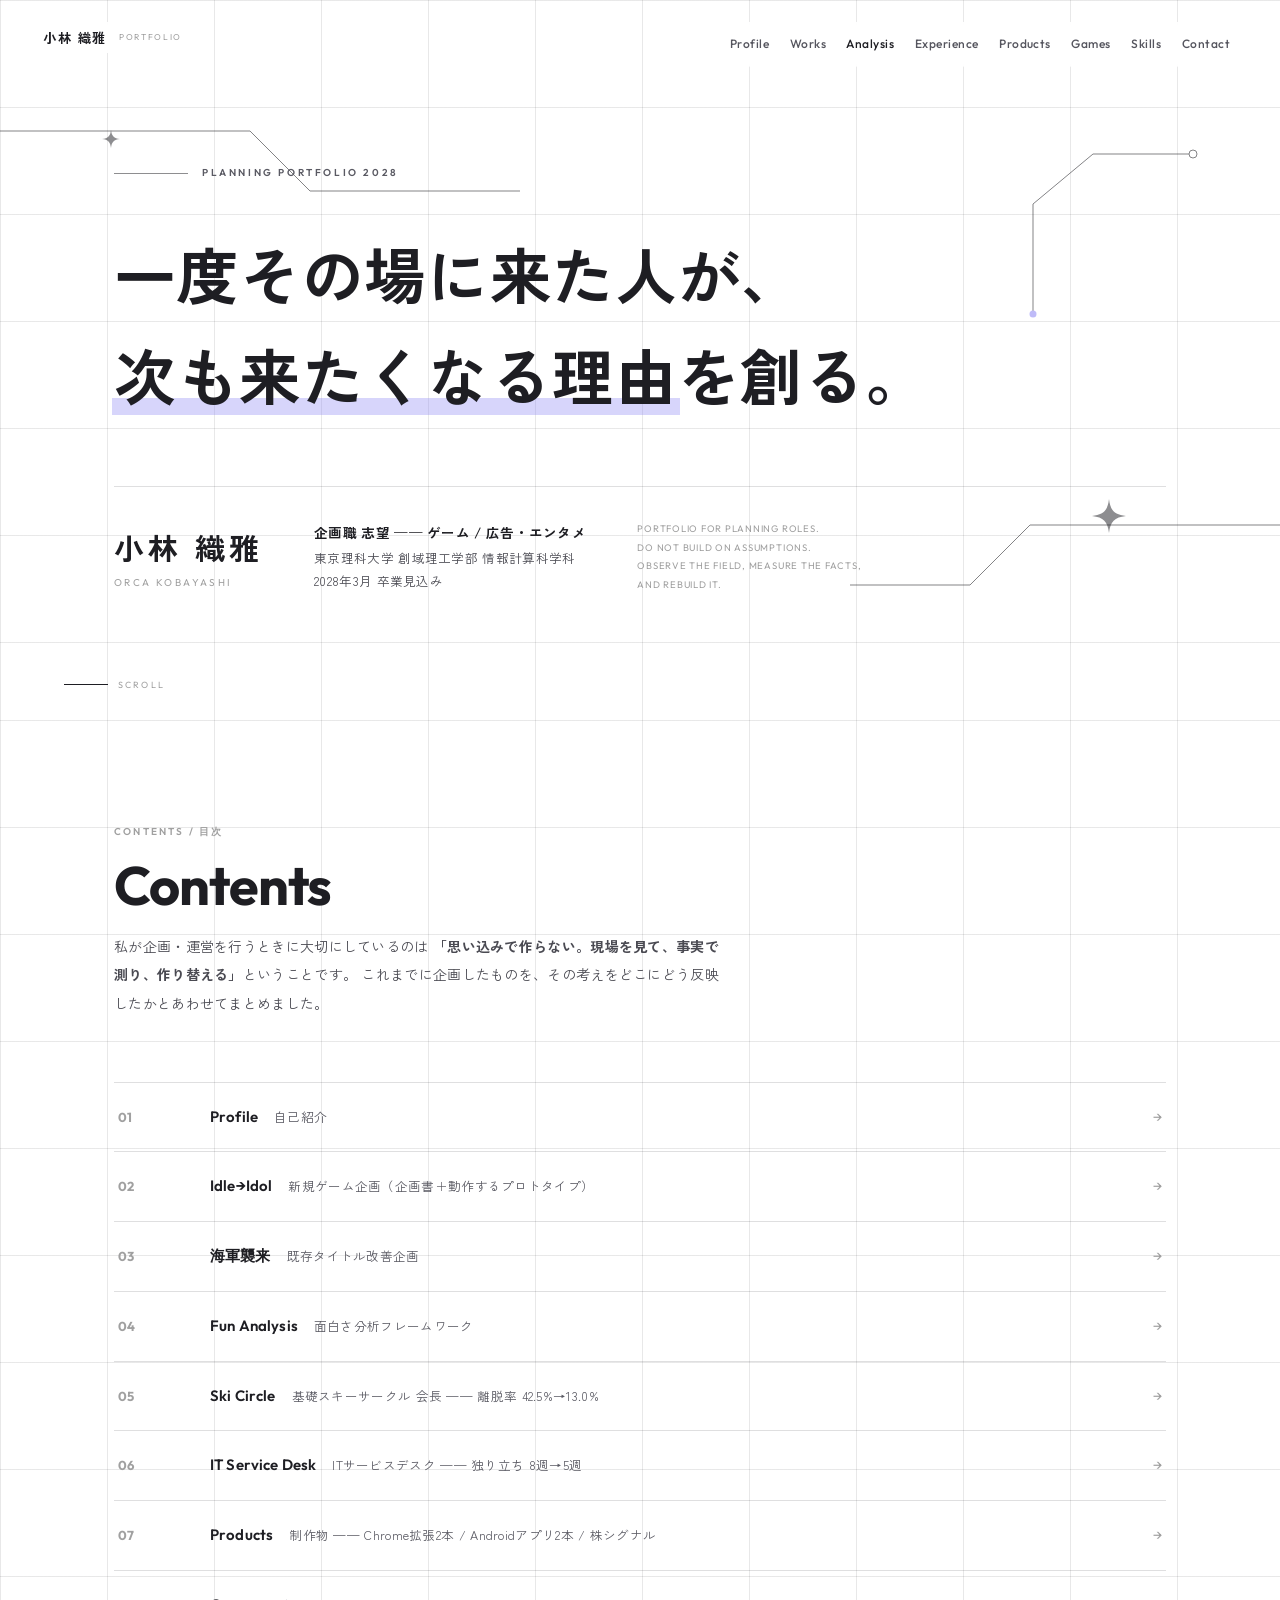
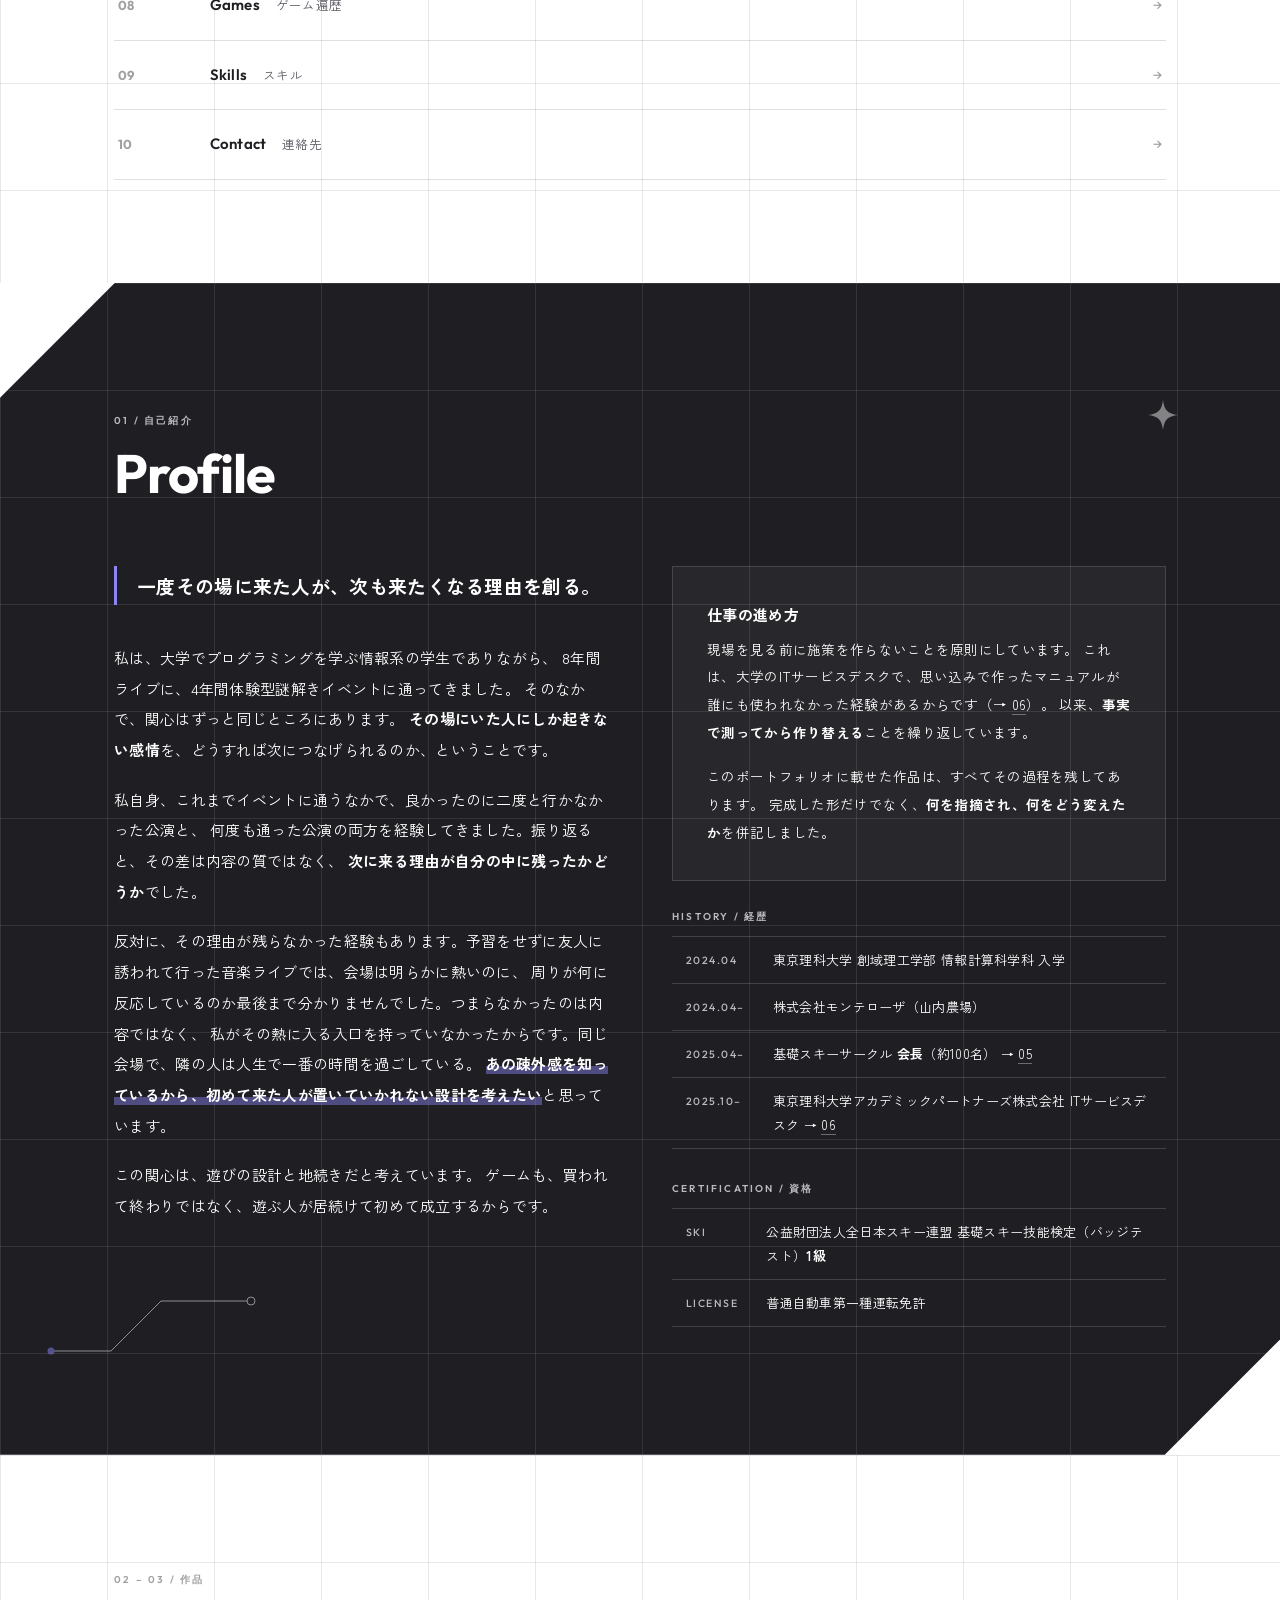
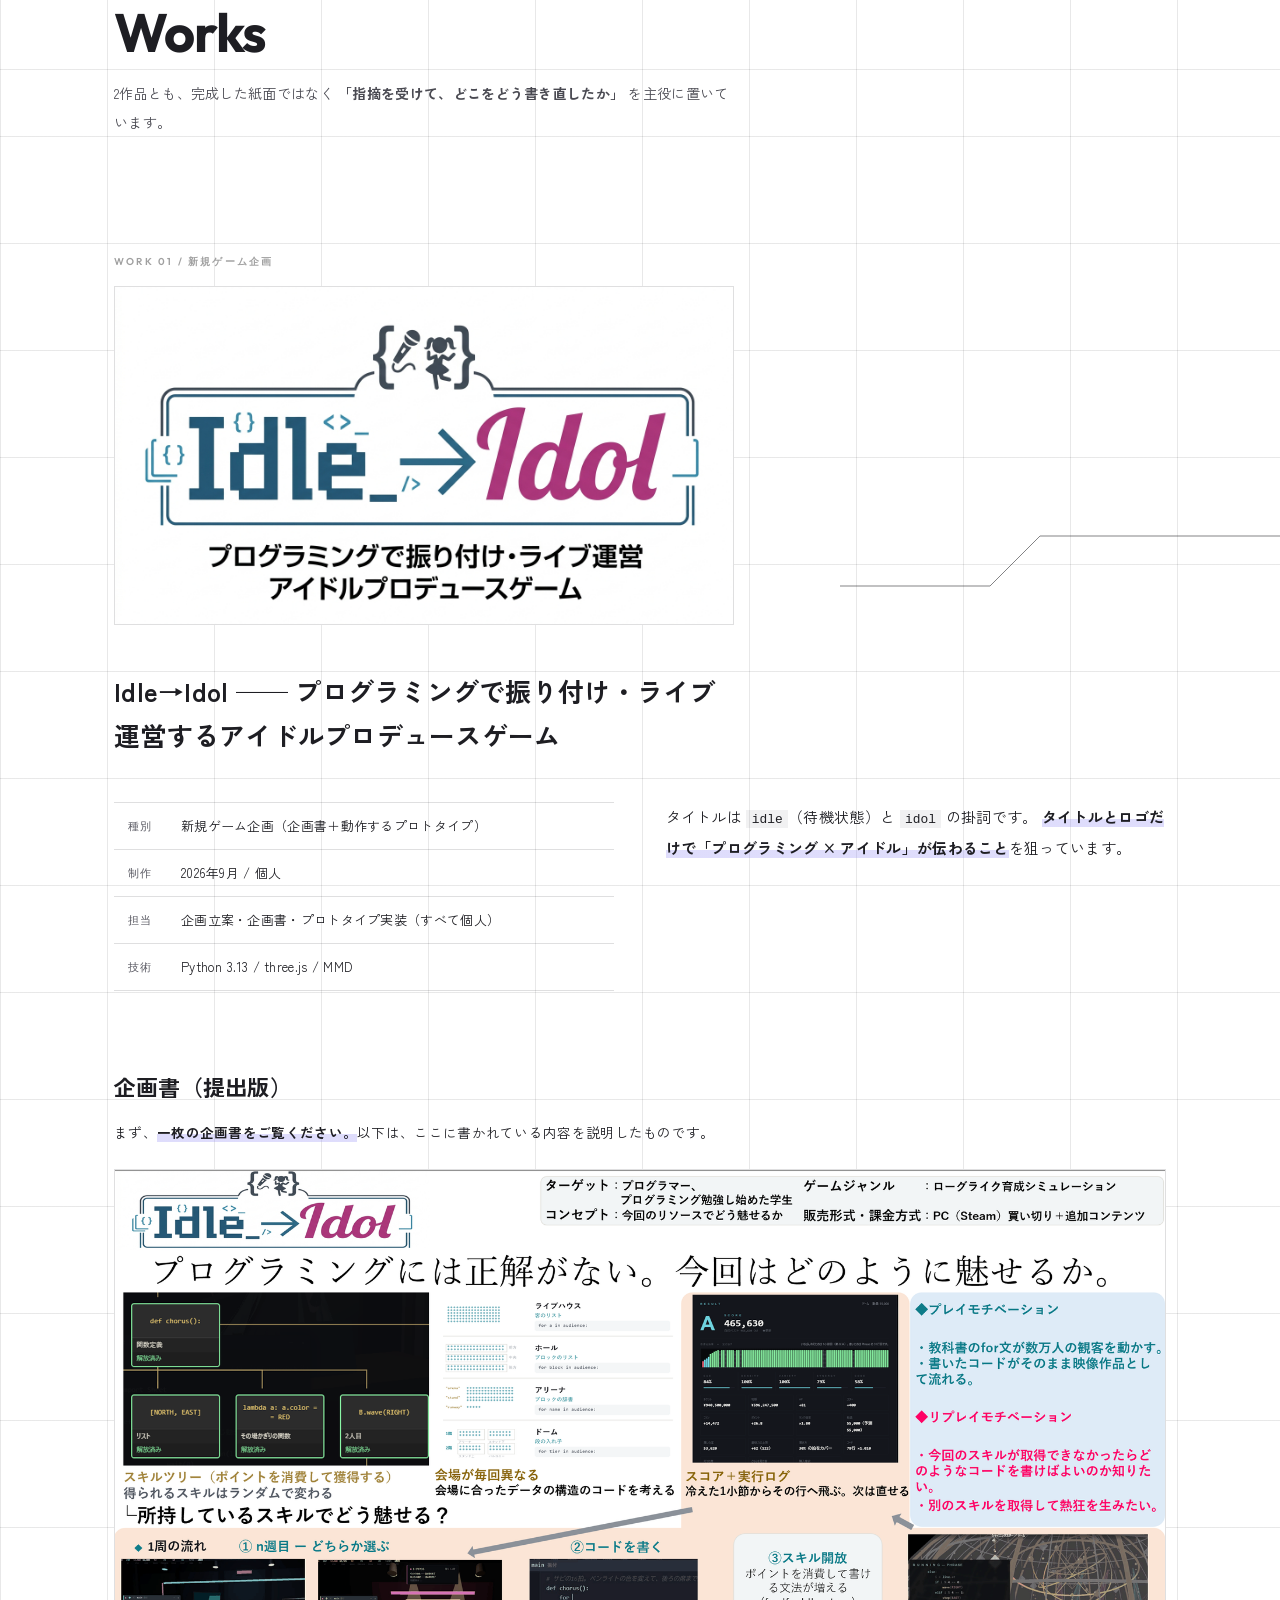
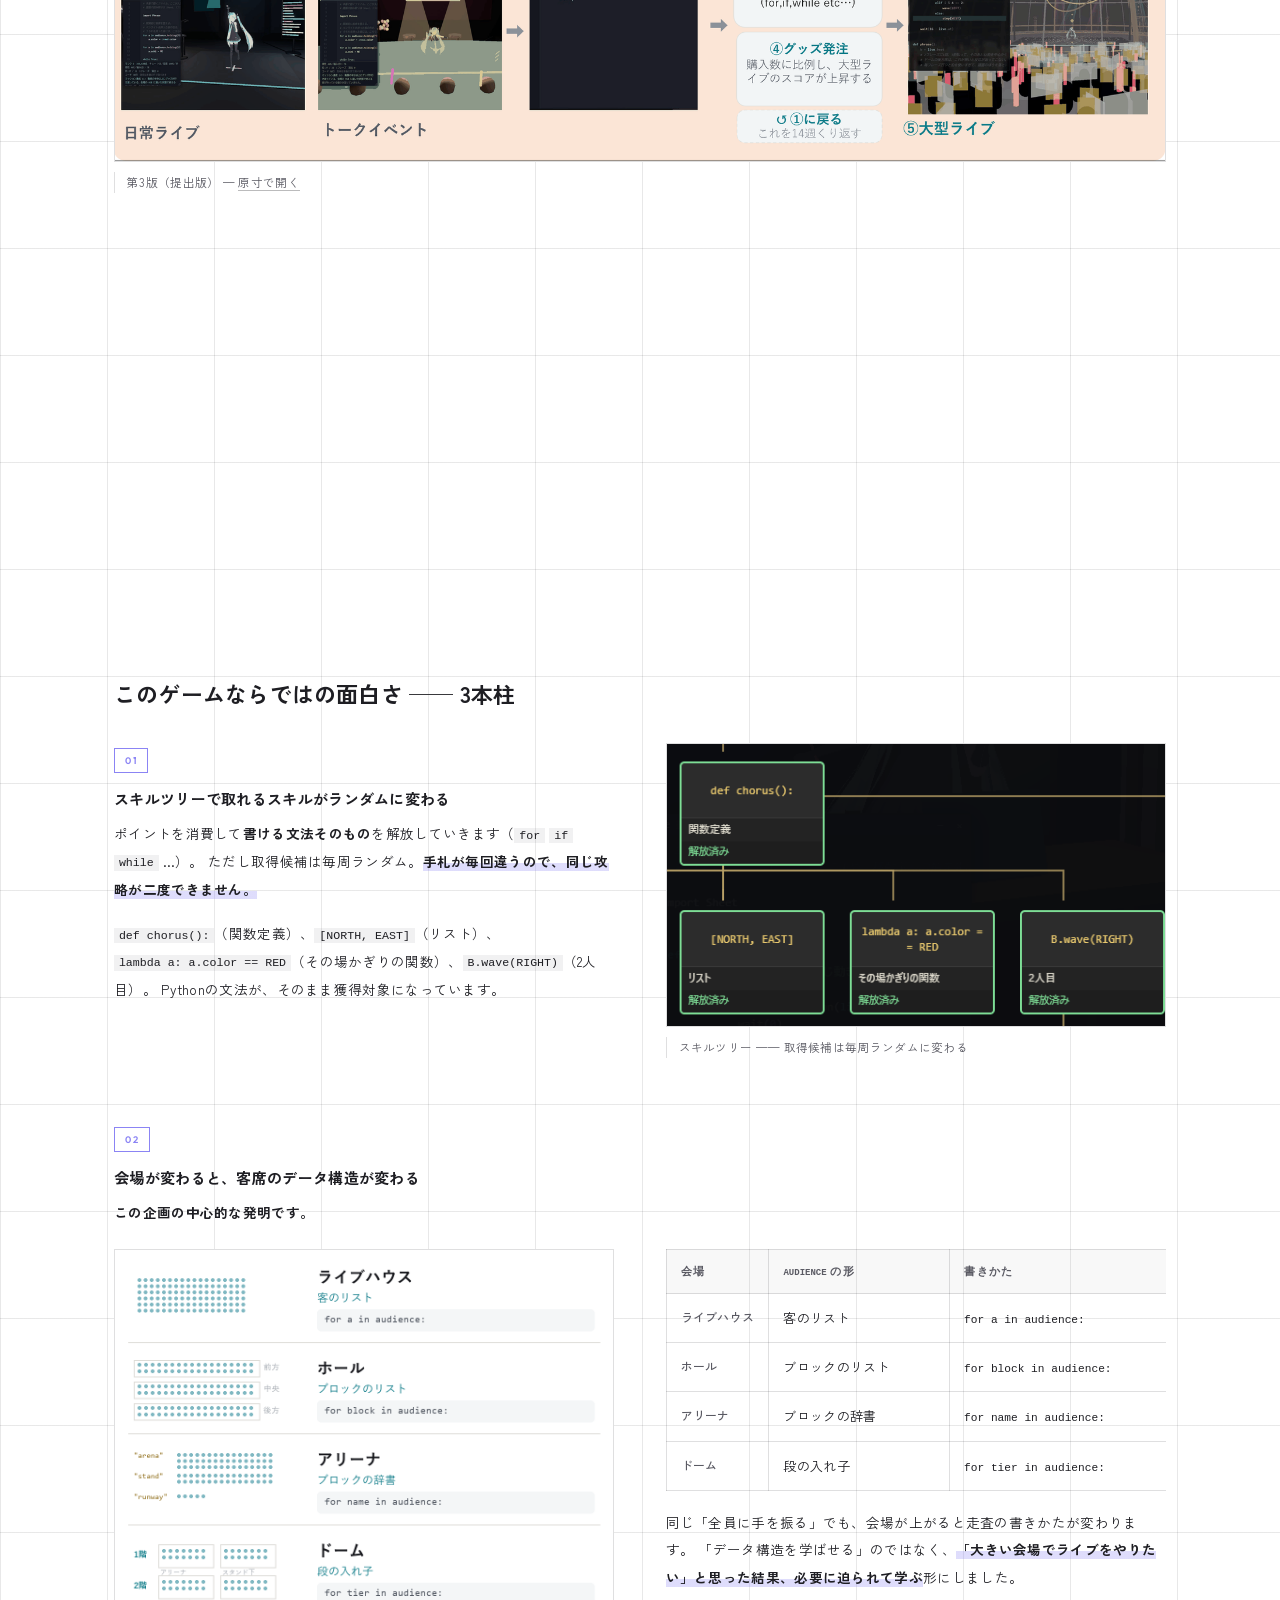
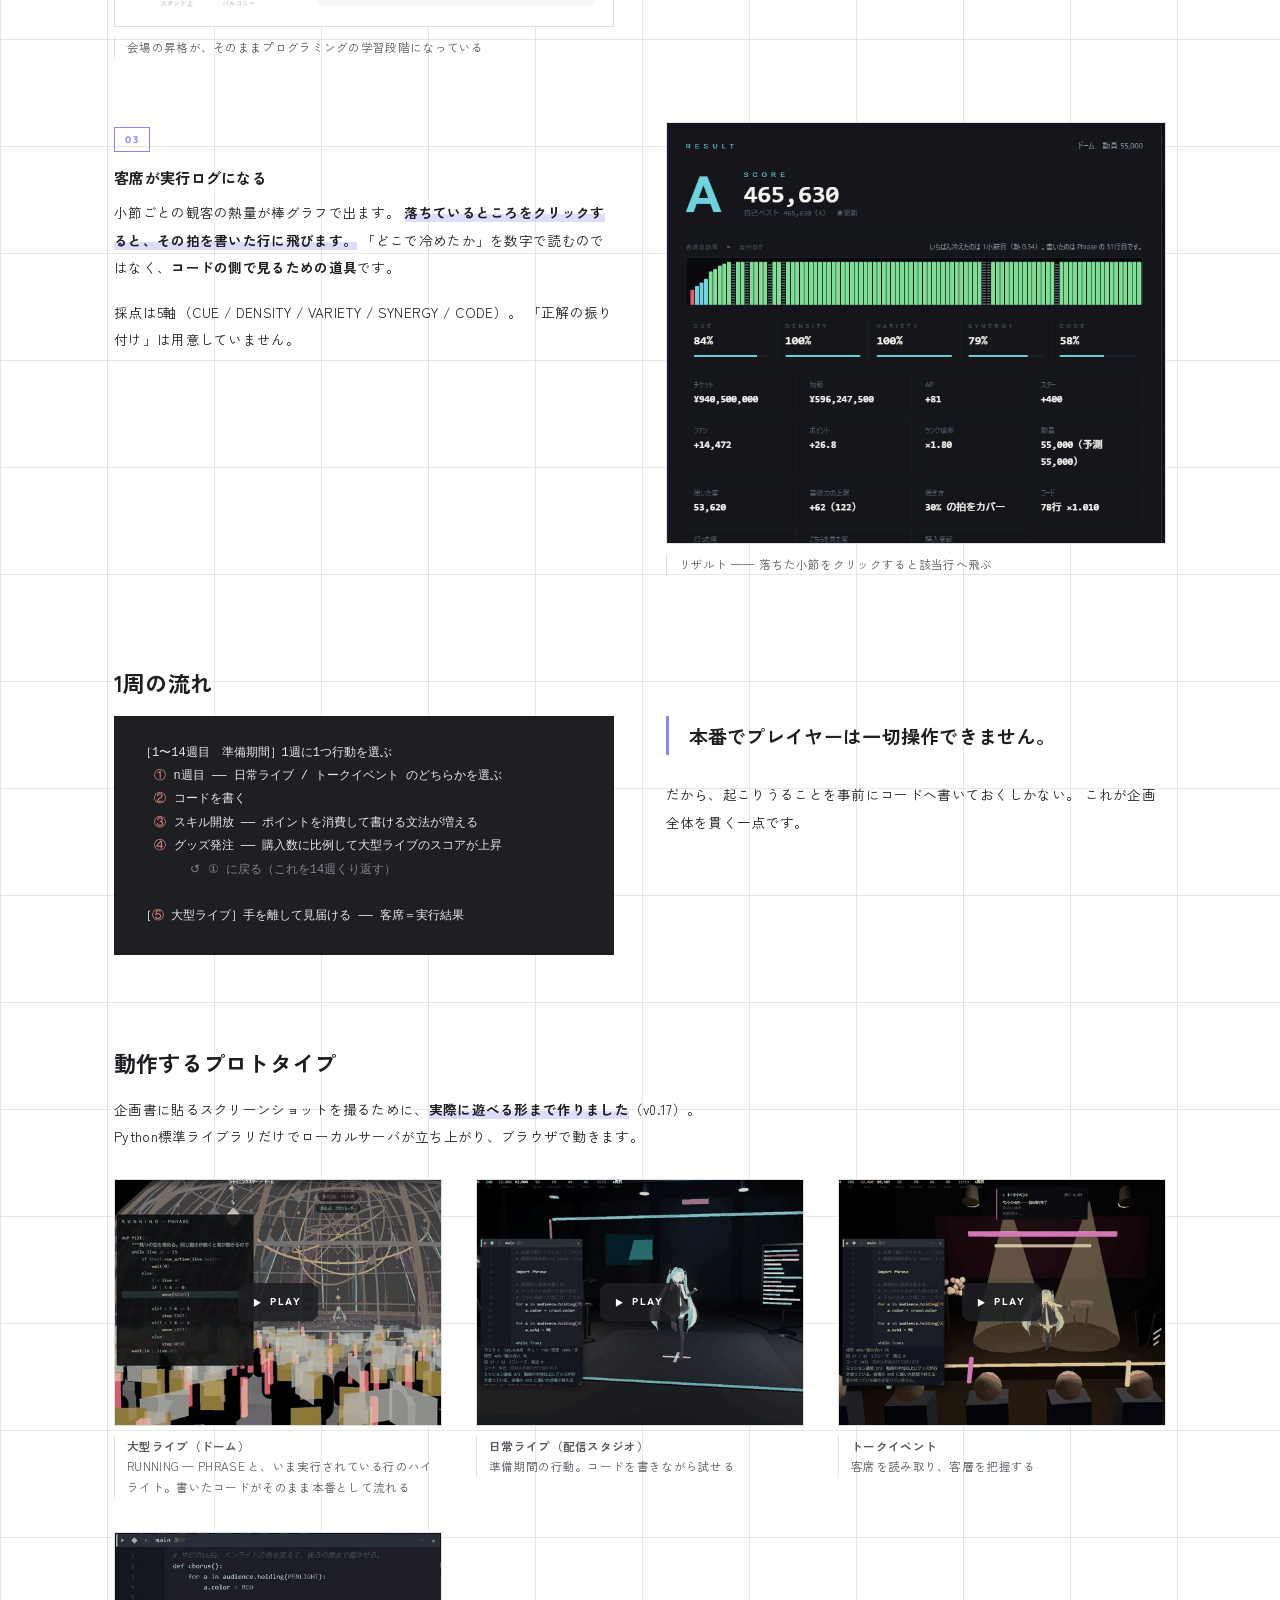
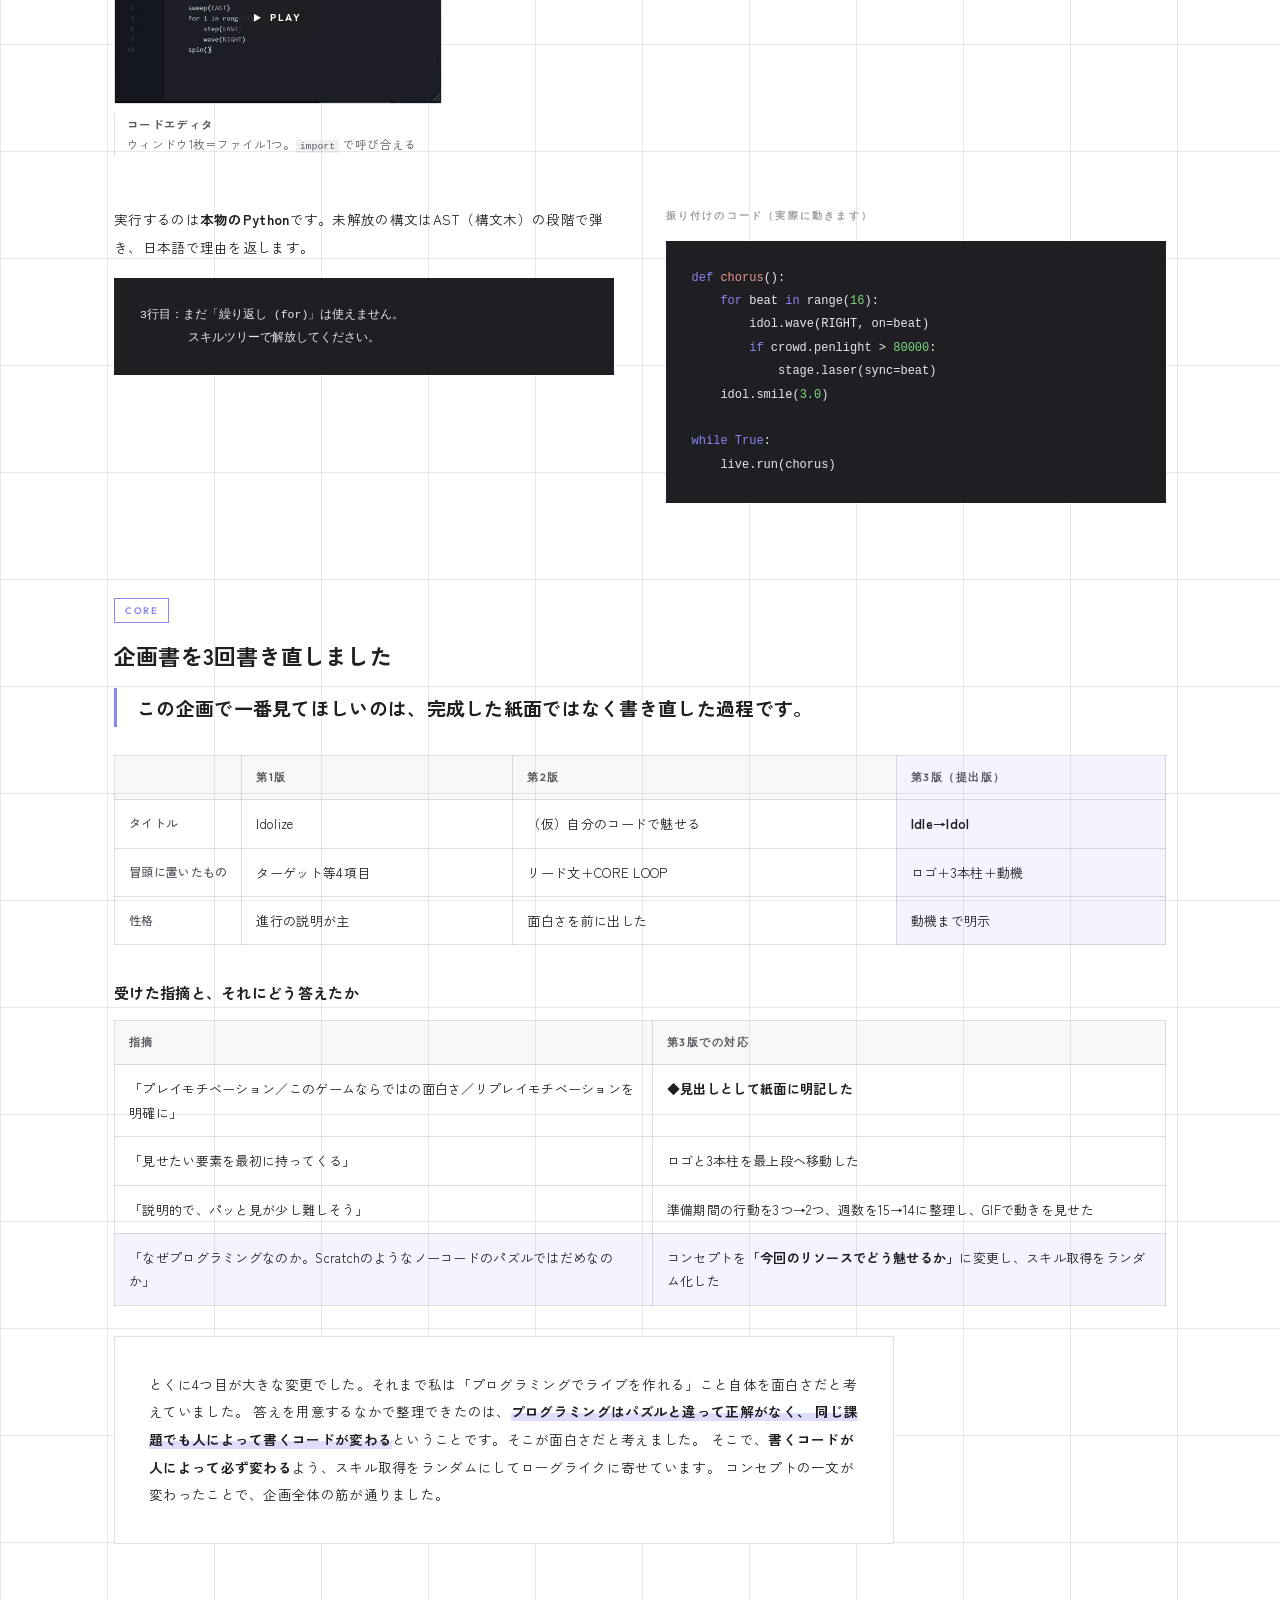
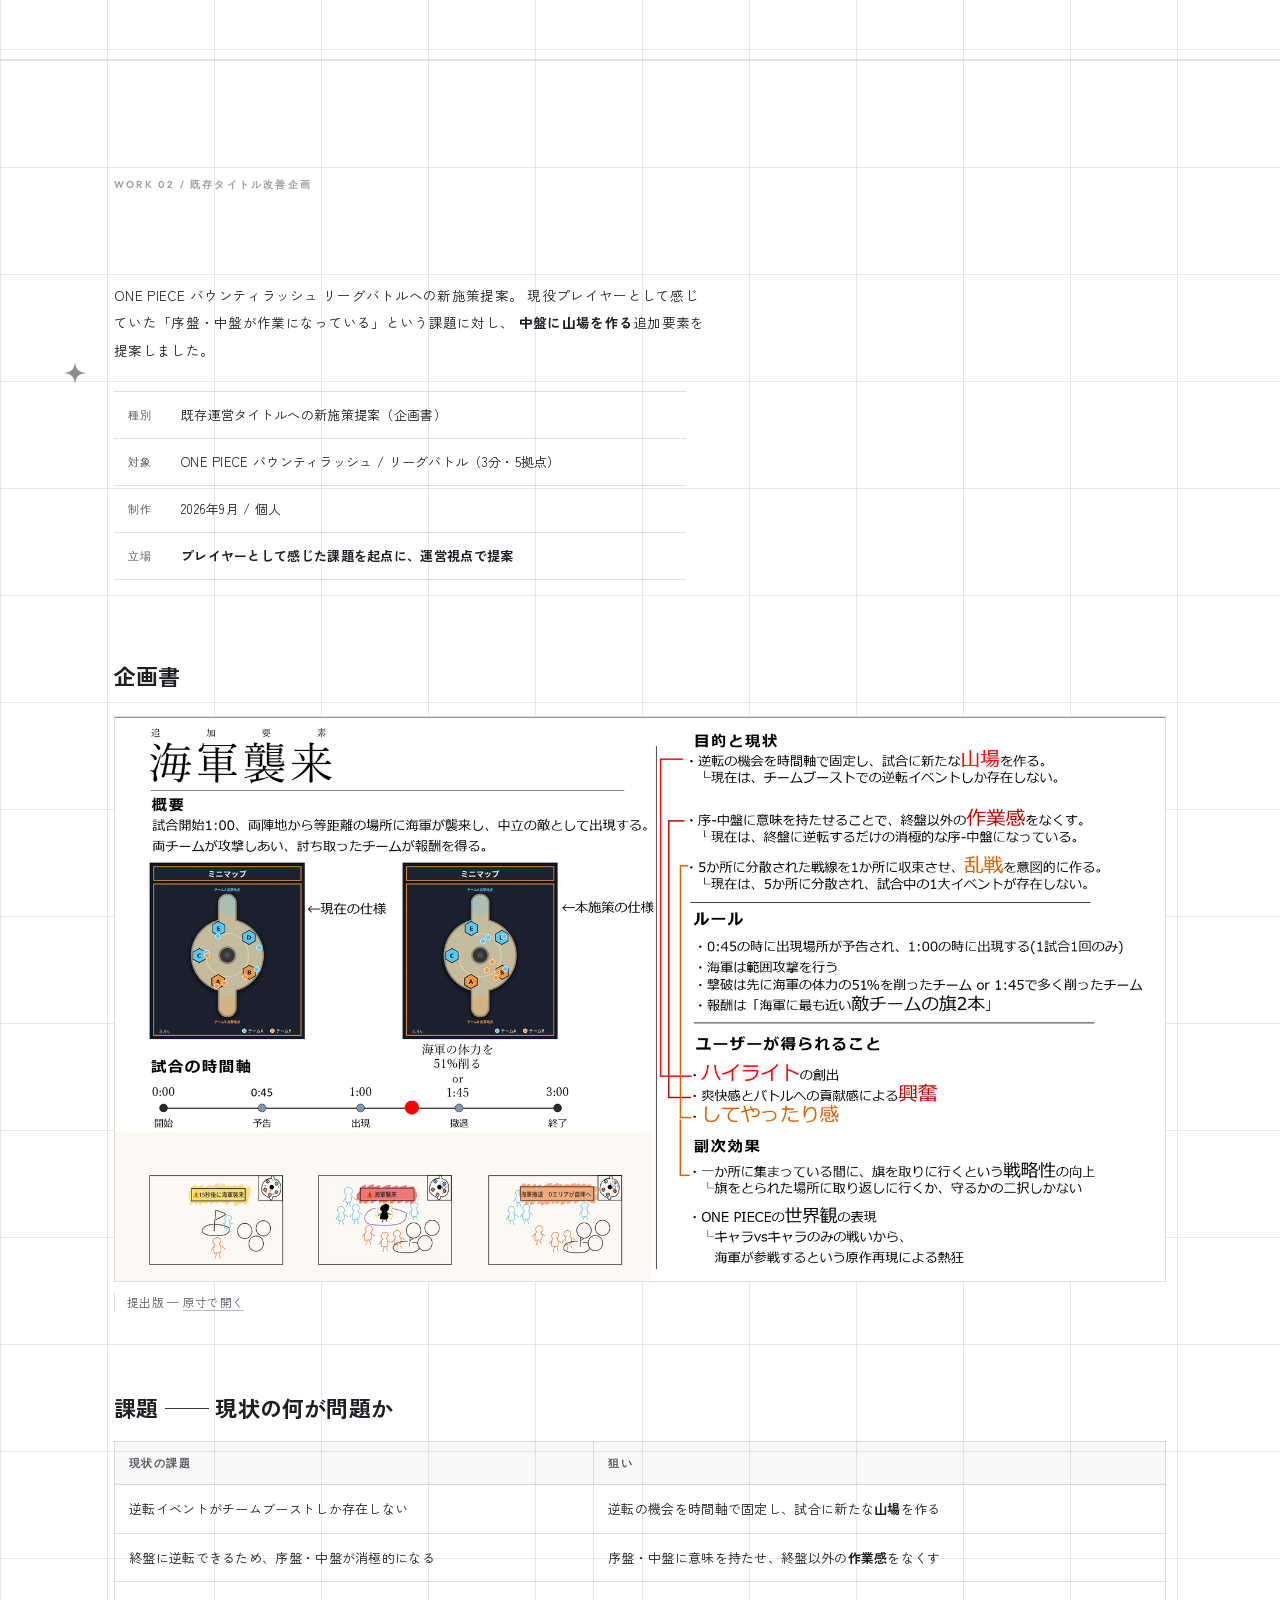
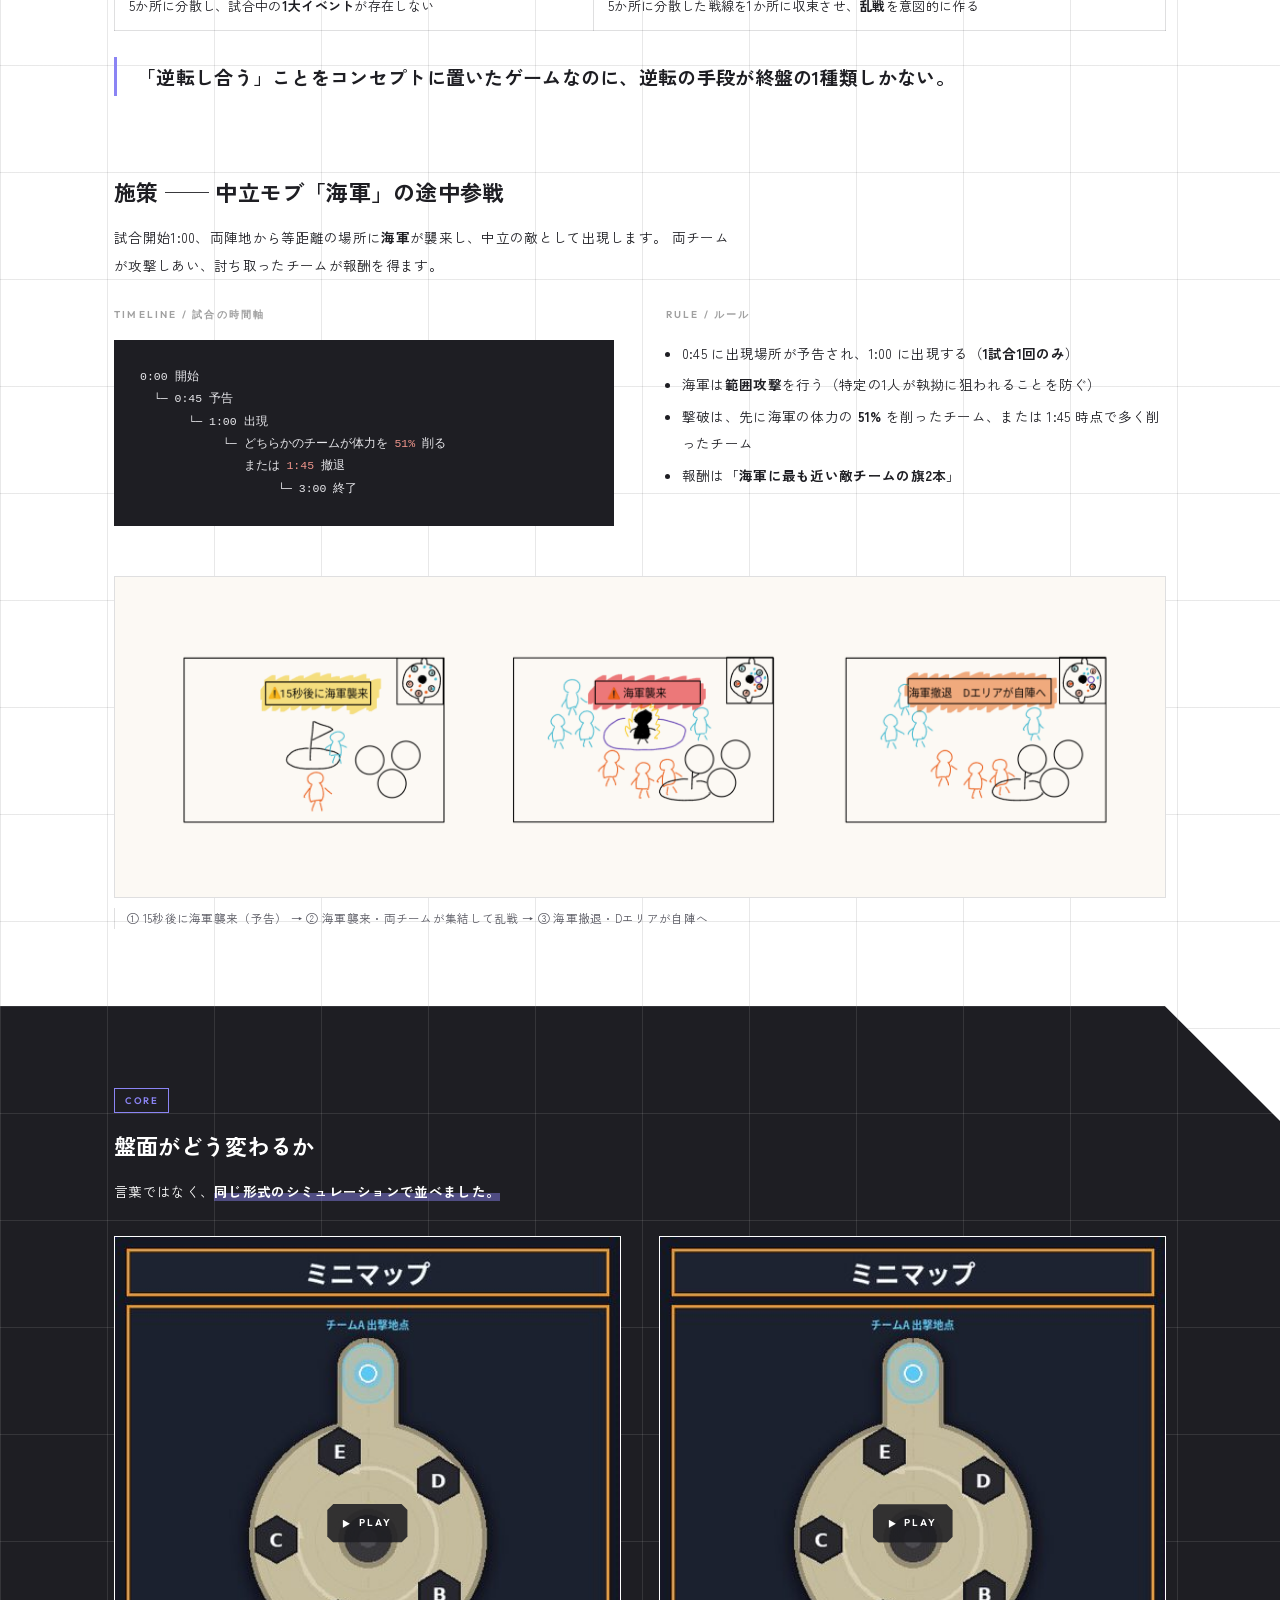
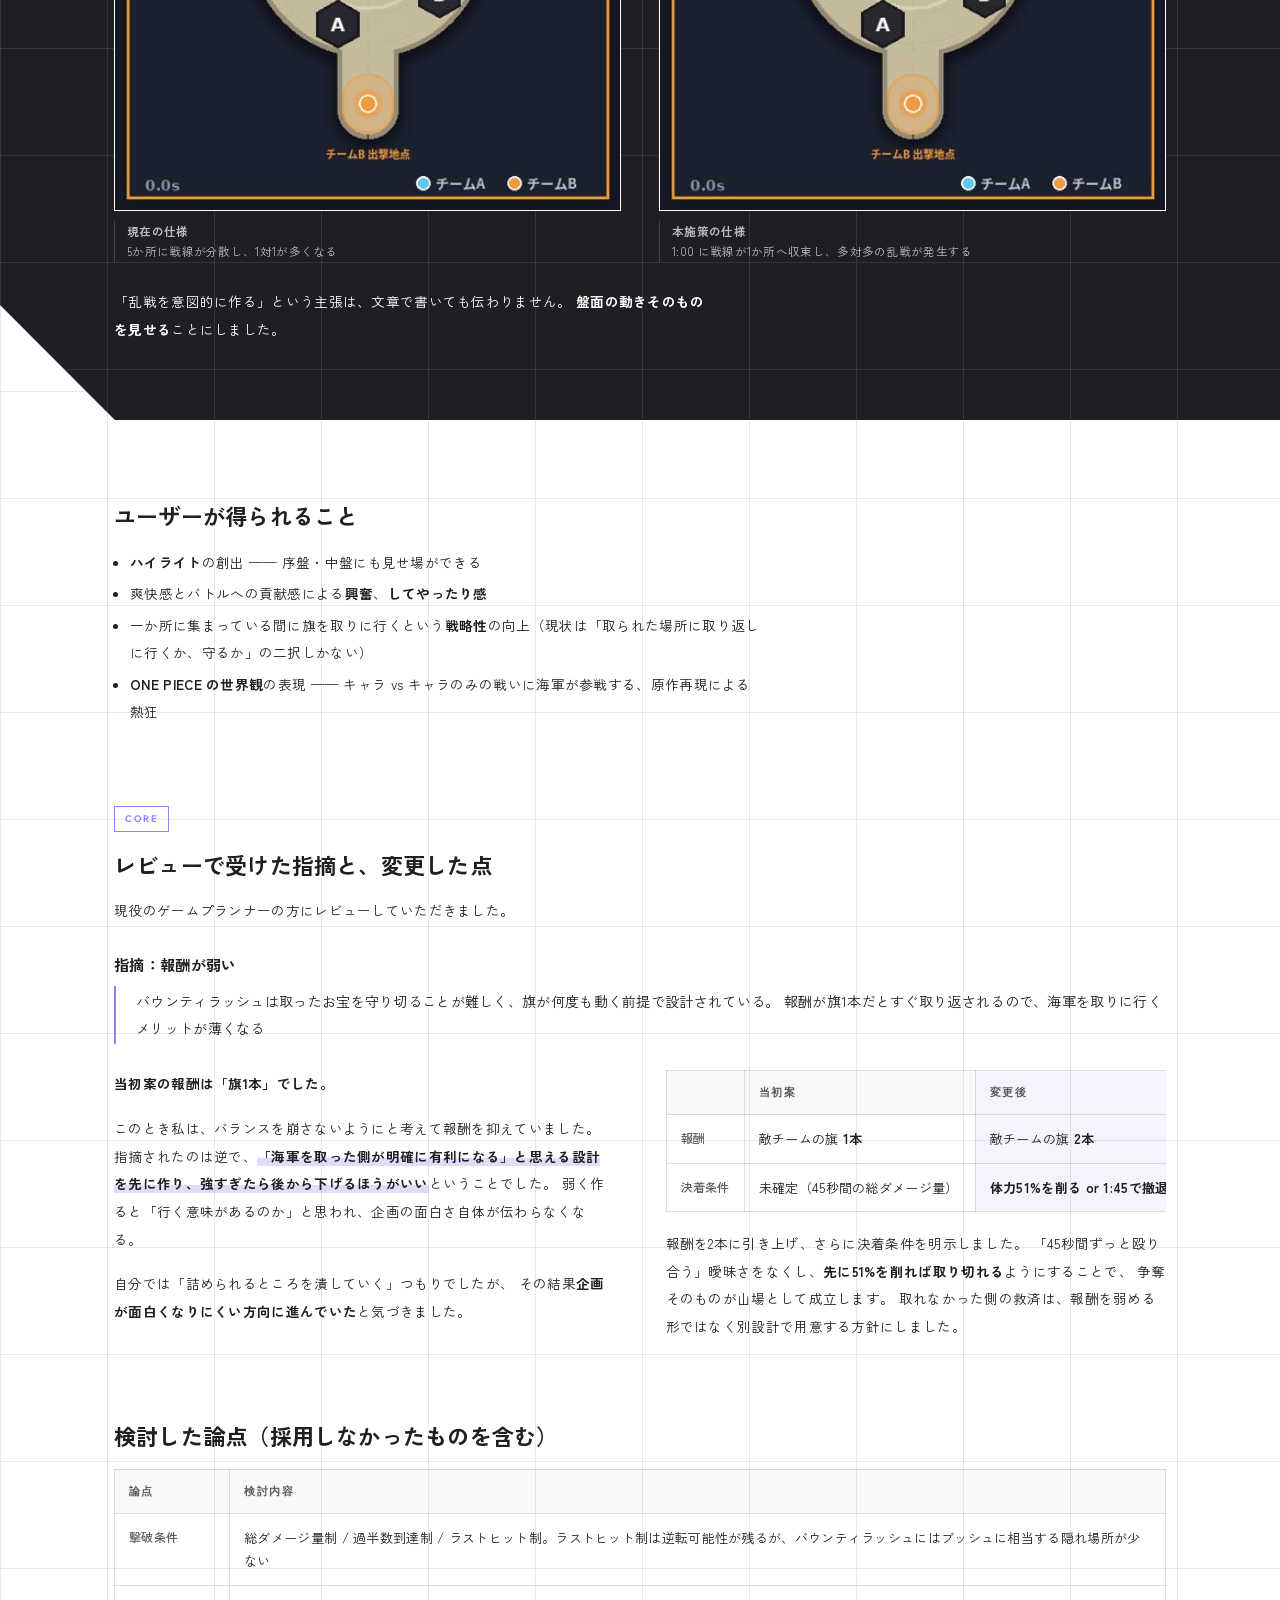
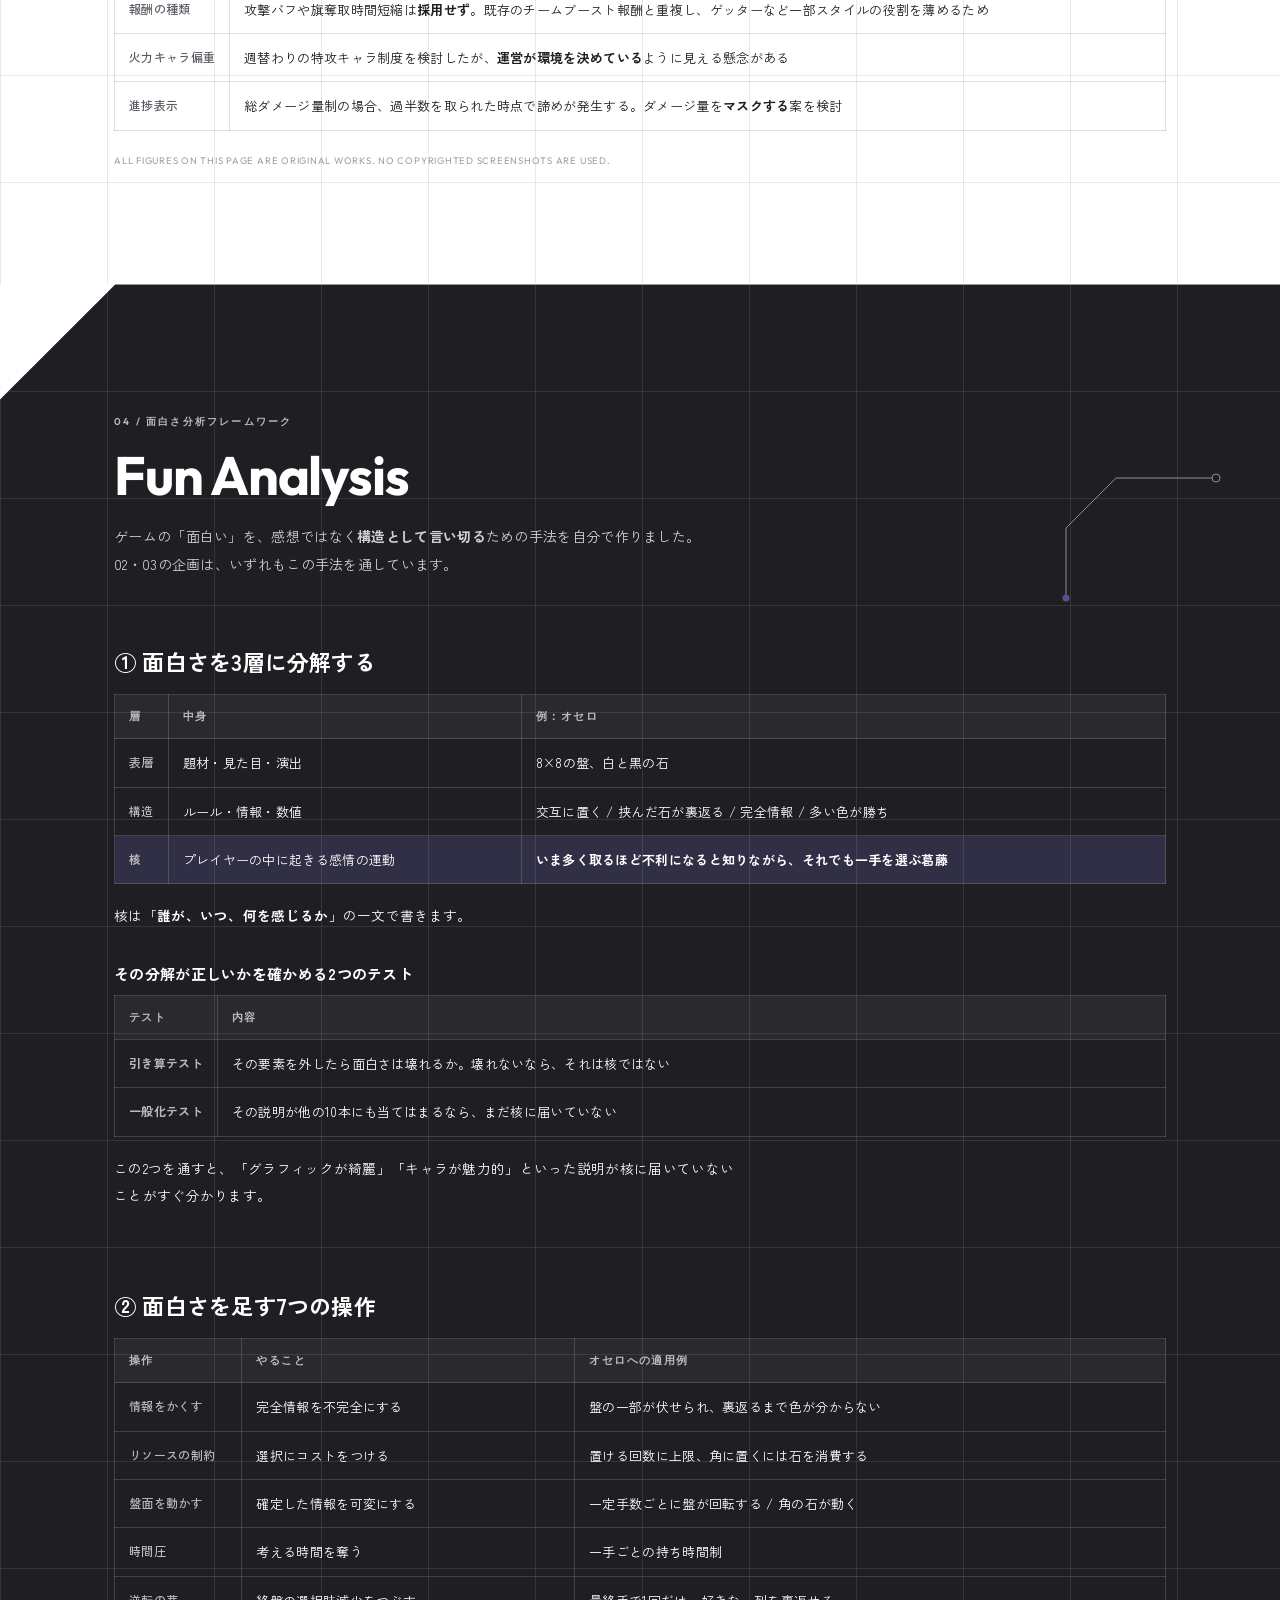
==== commit 39a6d897: "企画書の時系列の記述を訂正" ====
--- a/index.html
+++ b/index.html
@@ -1065,8 +1065,9 @@
         <h4 class="t">この拡張にも、企画書を1枚書いた</h4>
         <p style="font-size:13.5px;max-width:48em">
           ゲームの企画と同じ形式で、この拡張にも企画書を1枚作りました。
-          <span class="mark">誰の、どの困りごとを、どう解くのか</span>を、
-          手を動かす前に1枚で言い切れるかどうか確かめるためです。
+          <strong>公開したあとに、改めて1枚へまとめ直したもの</strong>です。
+          <span class="mark">誰の、どの困りごとを、どう解いたのか</span>。
+          1枚に収まらないなら、まだ整理できていないと判断しています。
         </p>
 
         <figure class="fig" style="margin-top:24px">
@@ -1104,7 +1105,8 @@
                 <p class="h-jp" style="margin-bottom:5px">04&nbsp;&nbsp;NEXT を書く</p>
                 <p style="font-size:13px;margin:0">
                   <span class="mark">作って終わりにせず、次に何を確かめるか</span>まで書くようにしています。
-                  この企画書では「大学の友人に配って反応を集める」を置きました。
+                  この企画書では「大学の友人に配って反応を集める」。
+                  困りごとを教えてくれた相手に返して、合っていたかを確かめるところまでが一続きです。
                 </p>
               </div>
             </div>
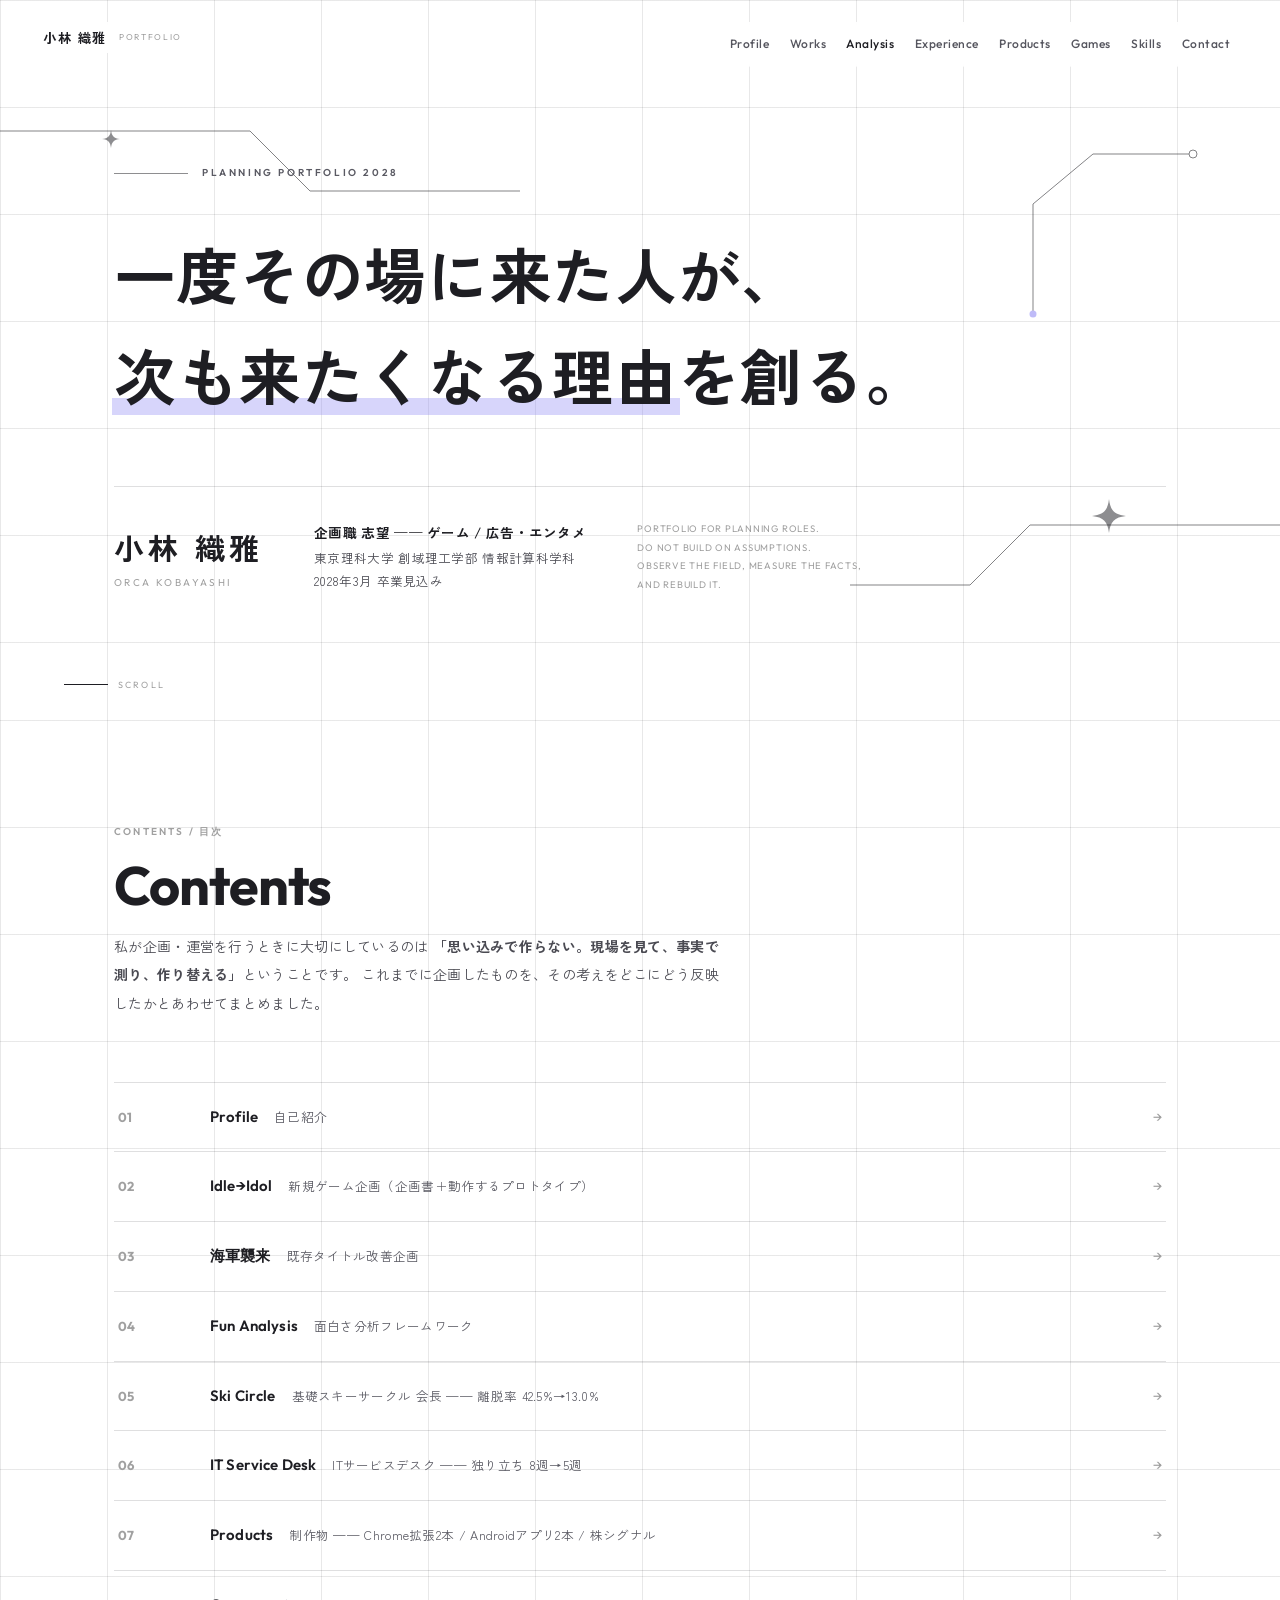
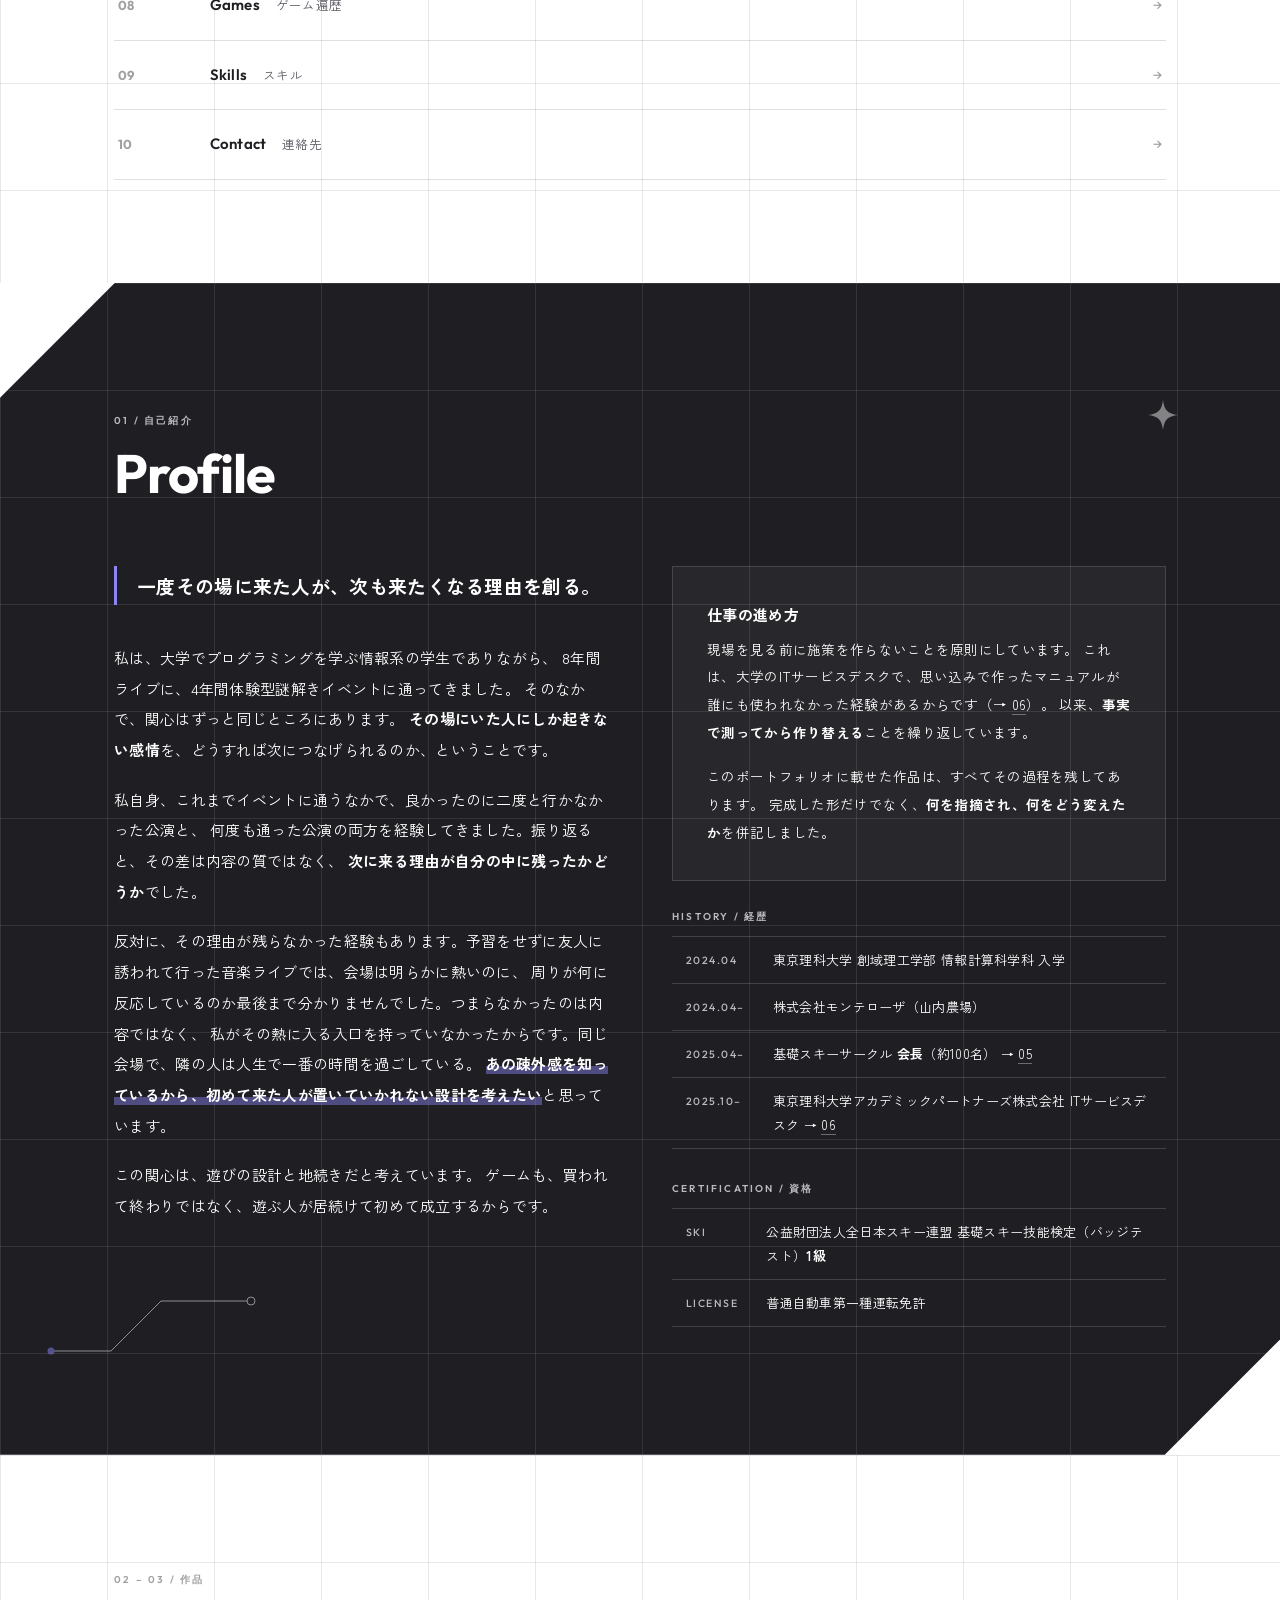
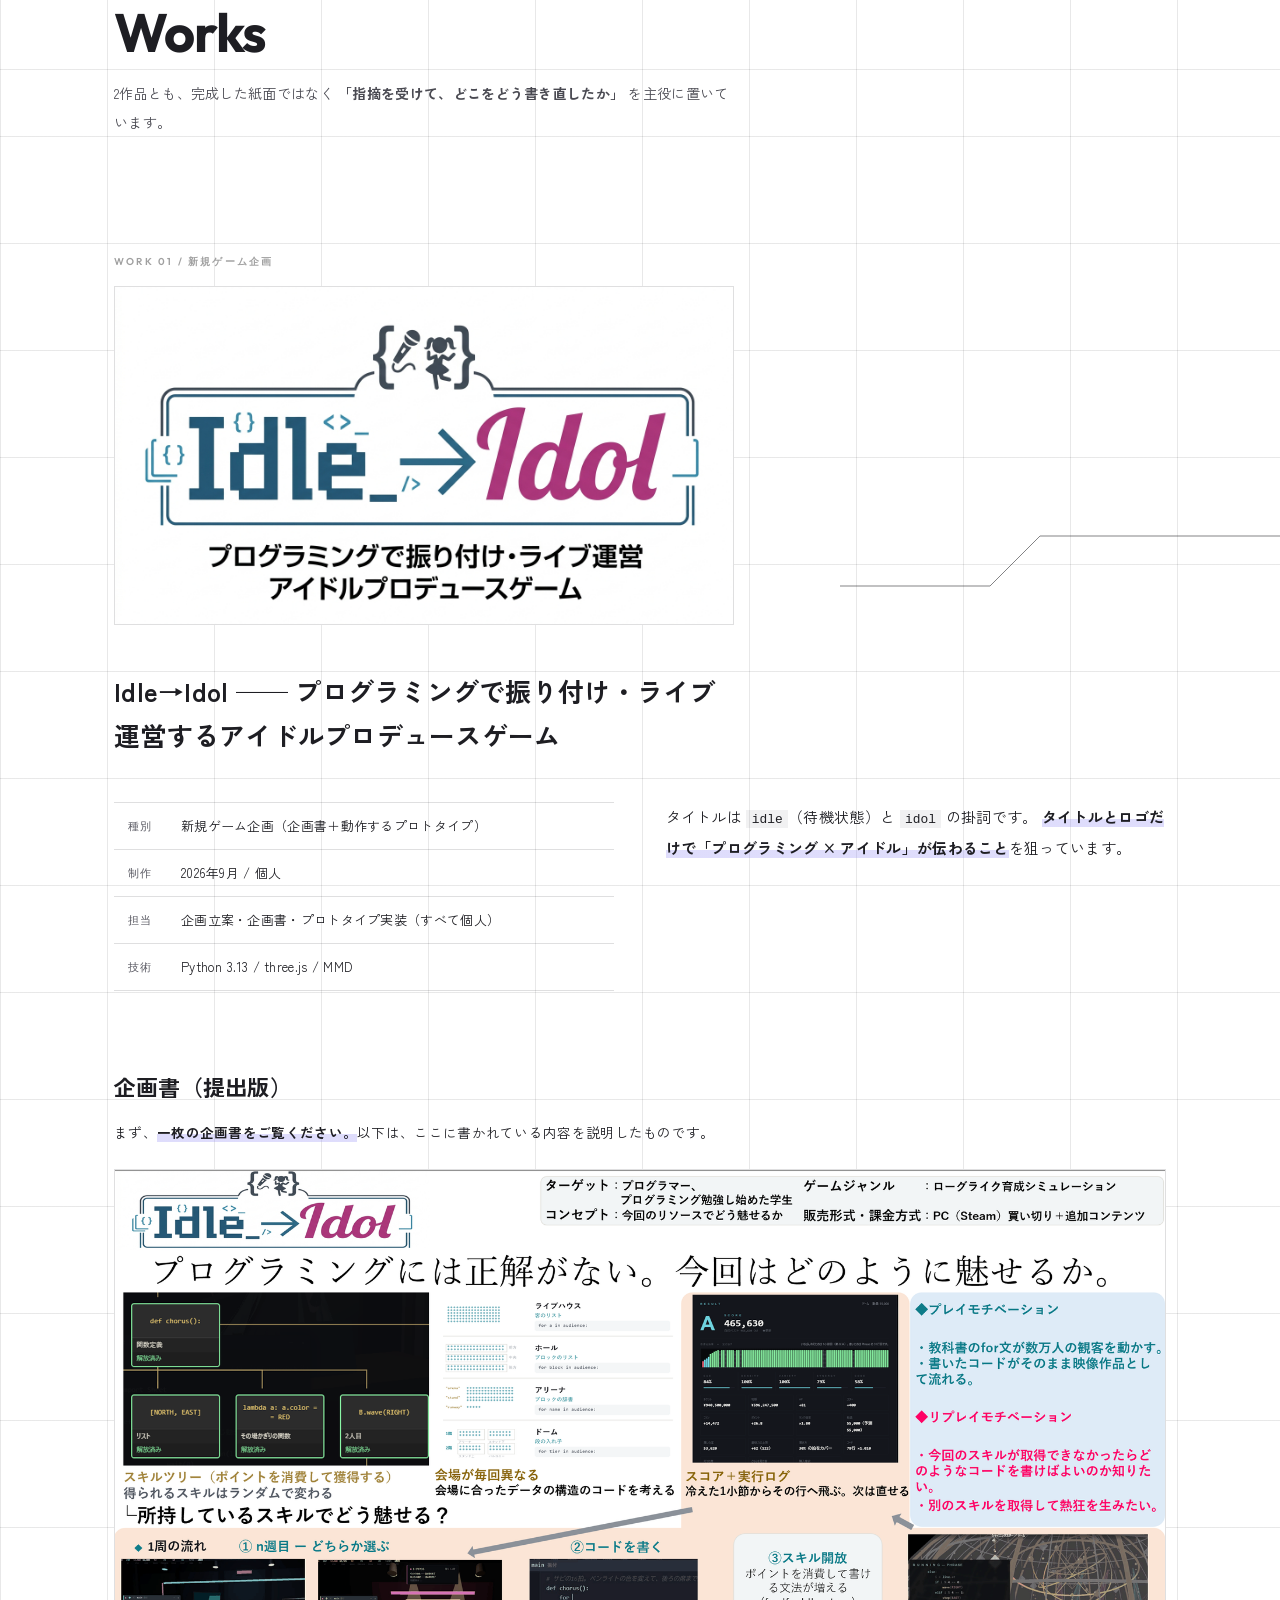
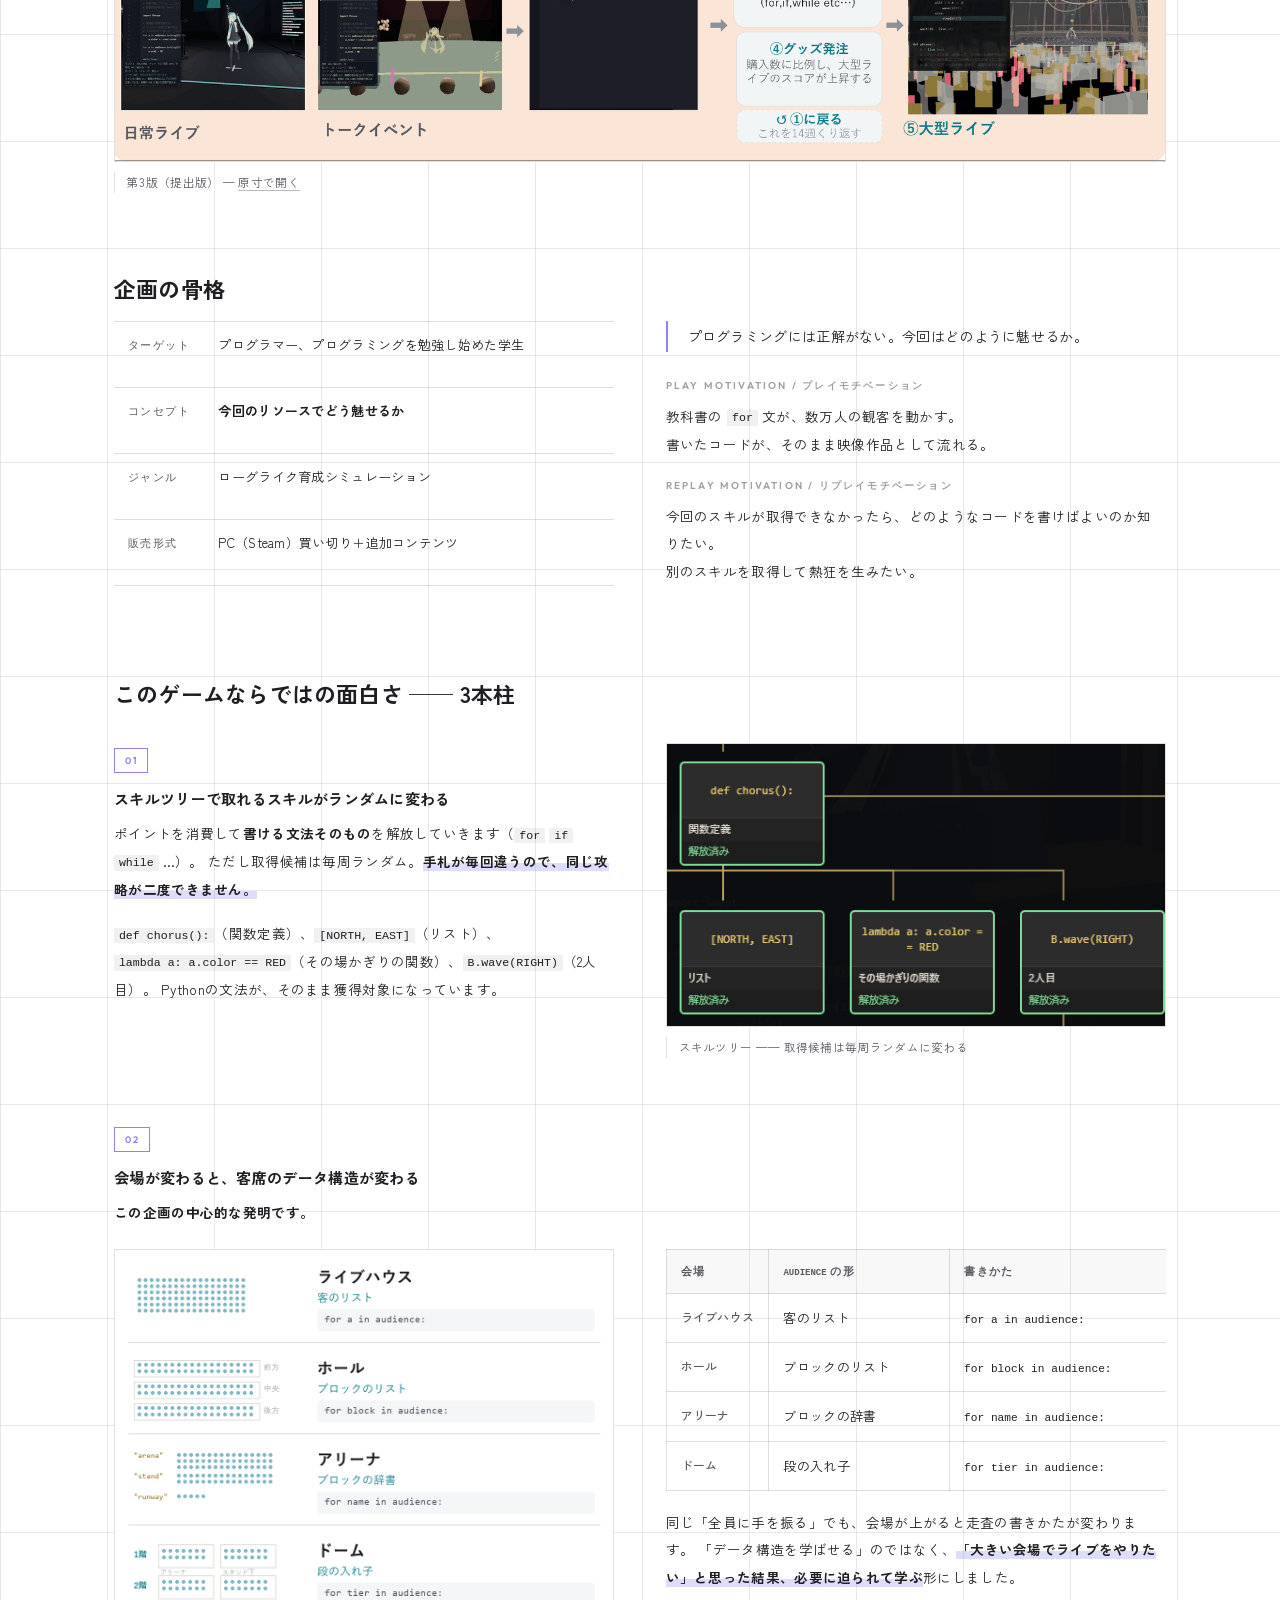
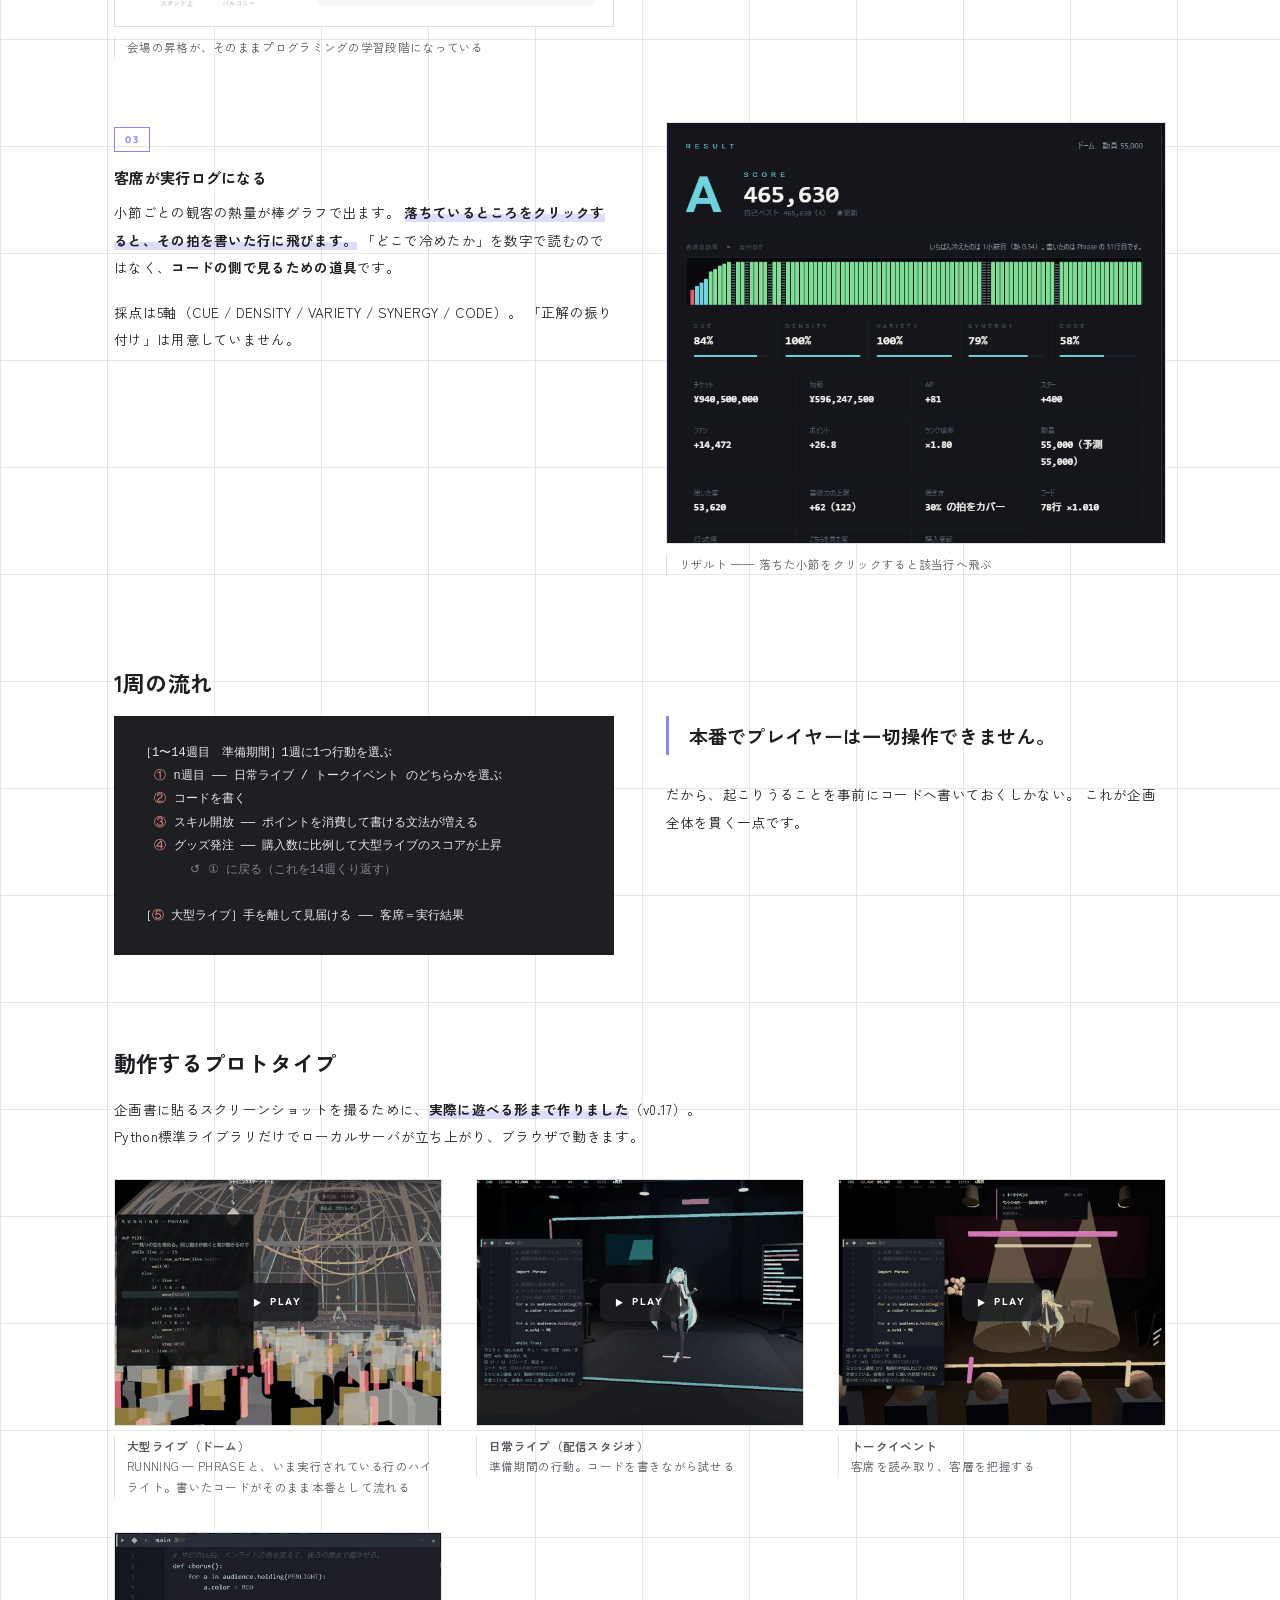
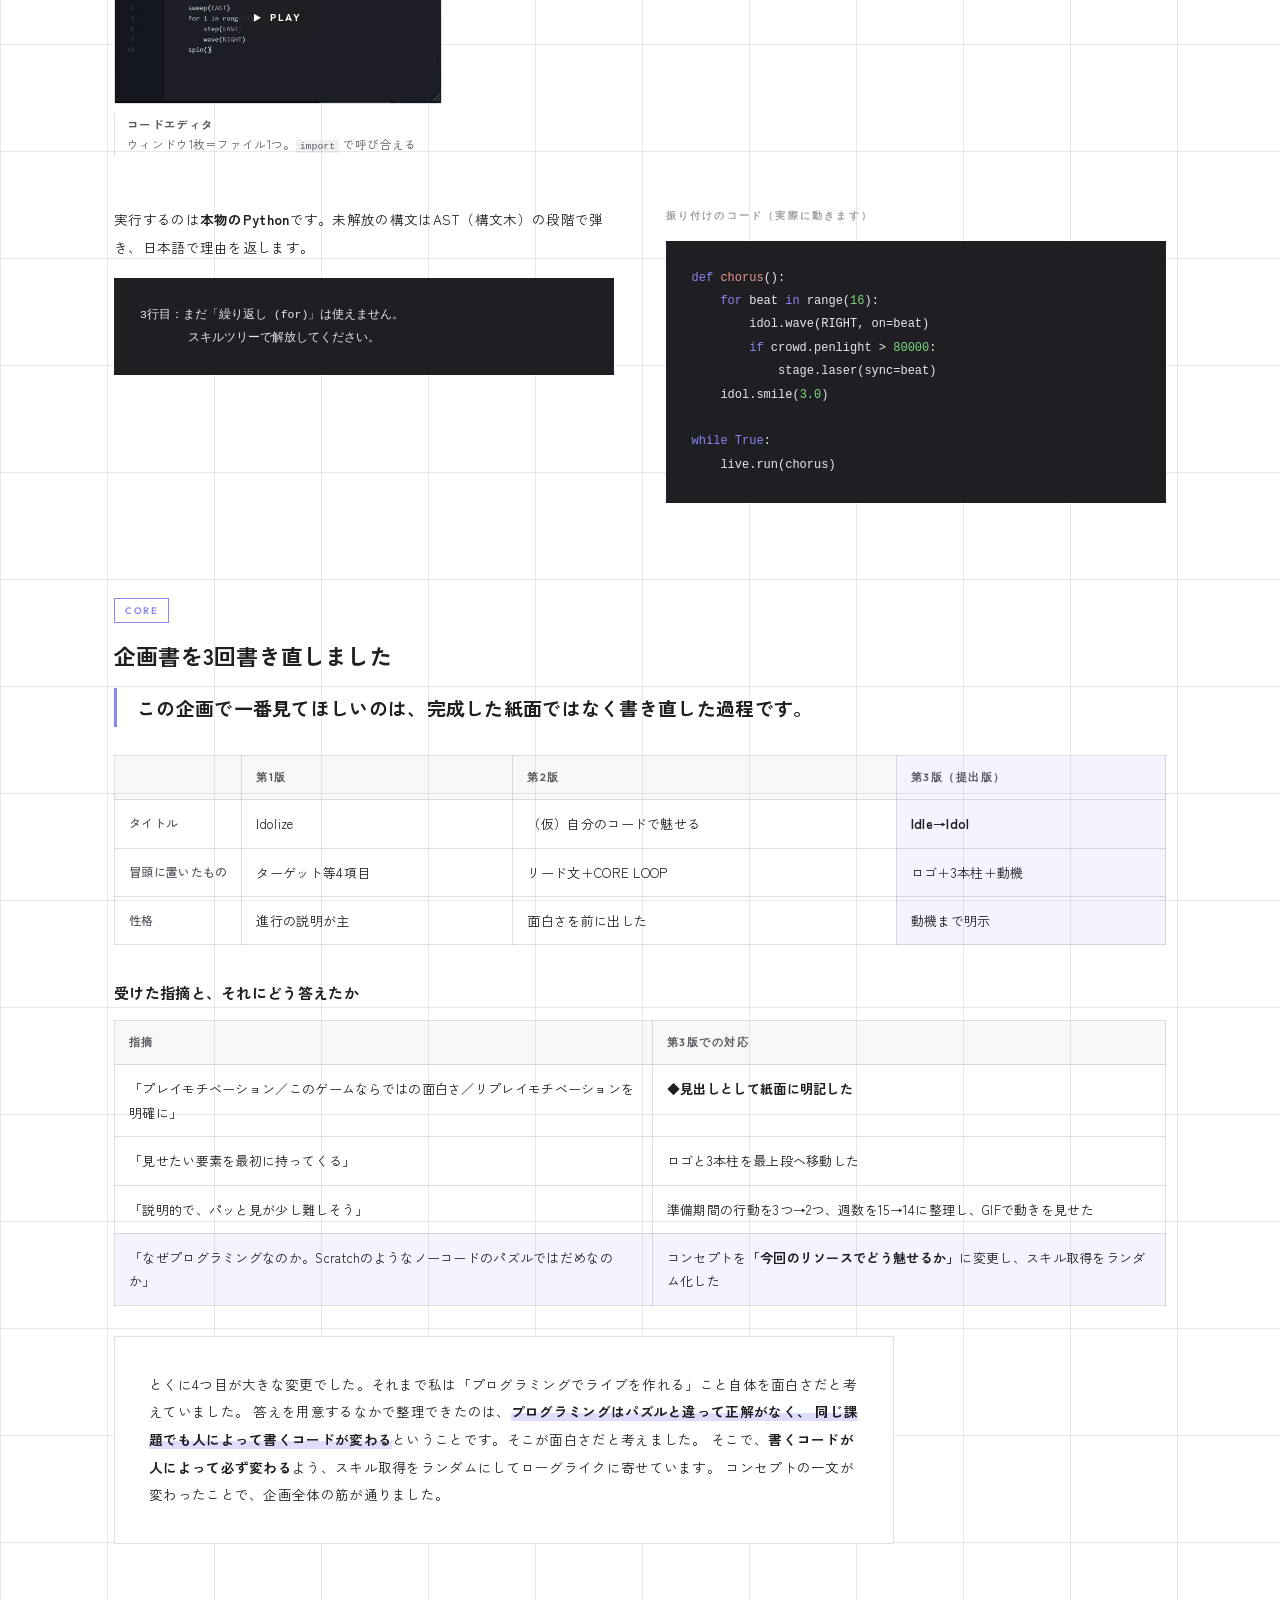
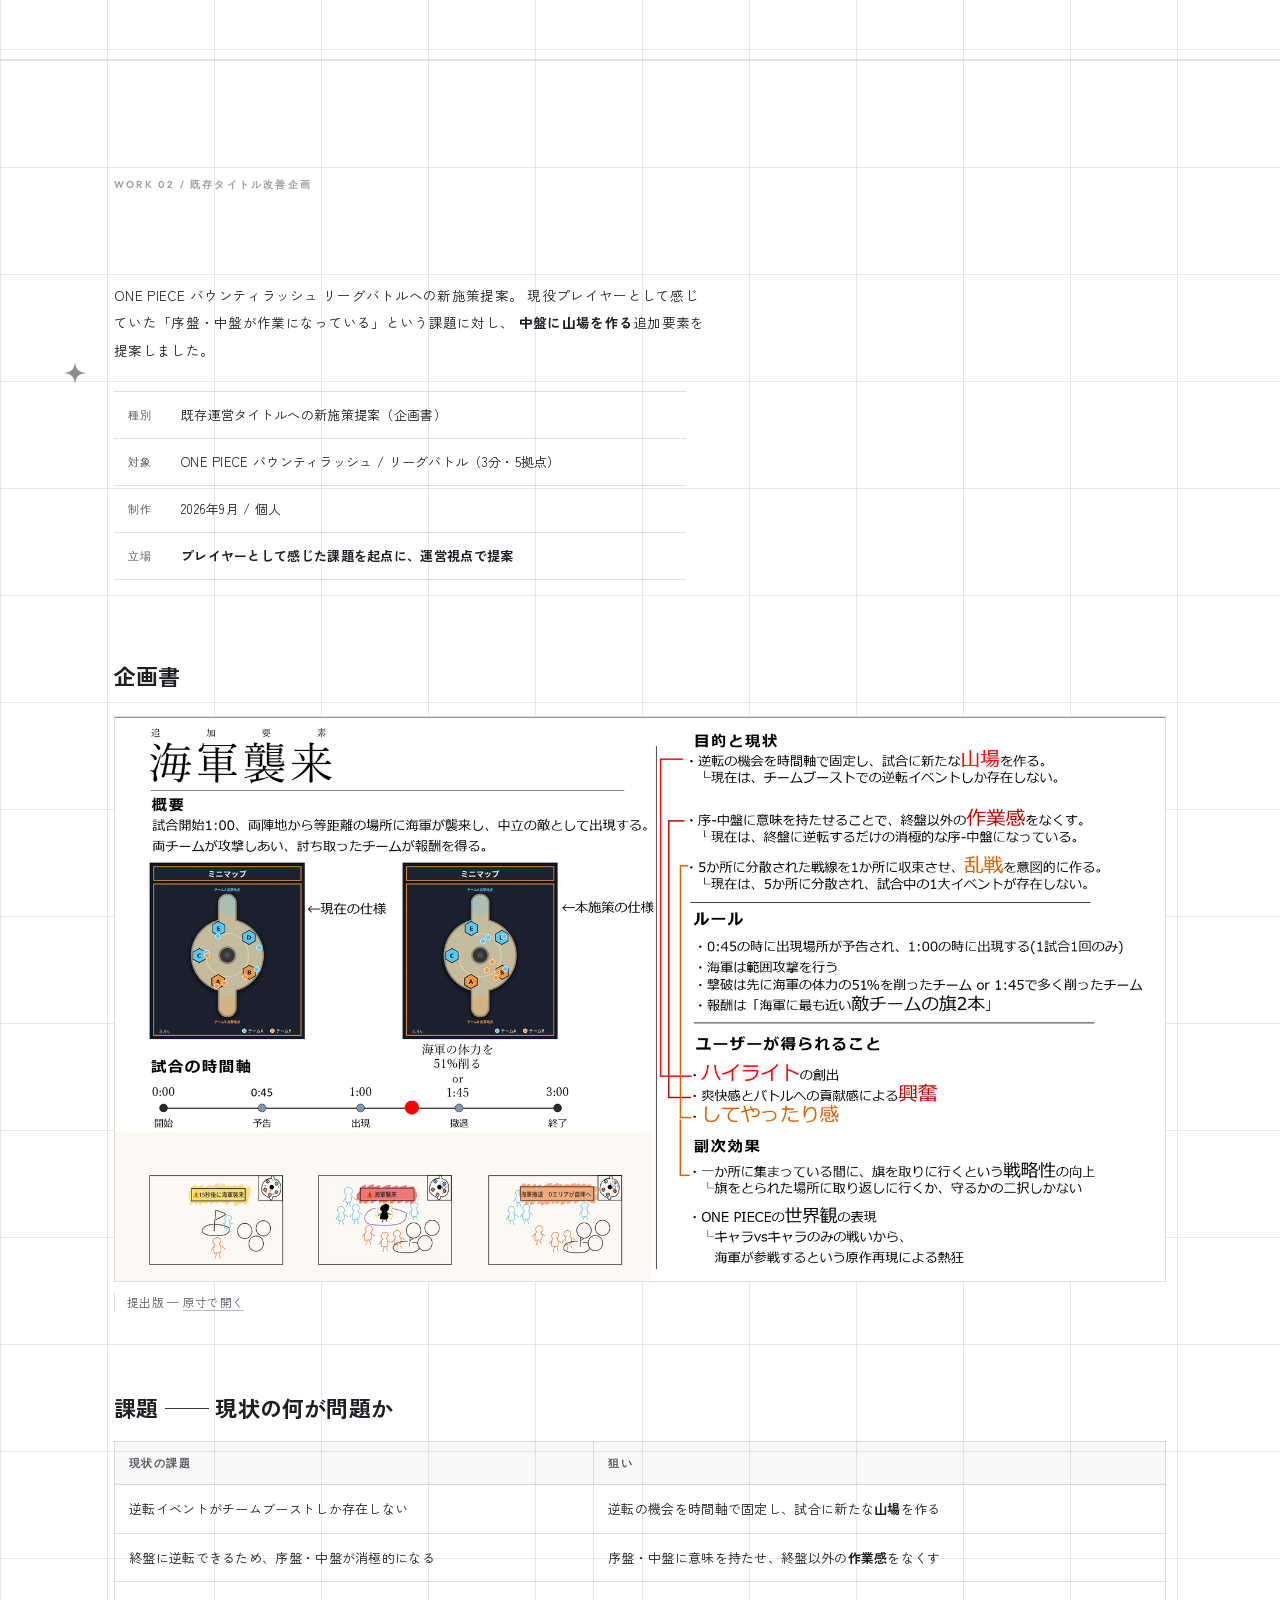
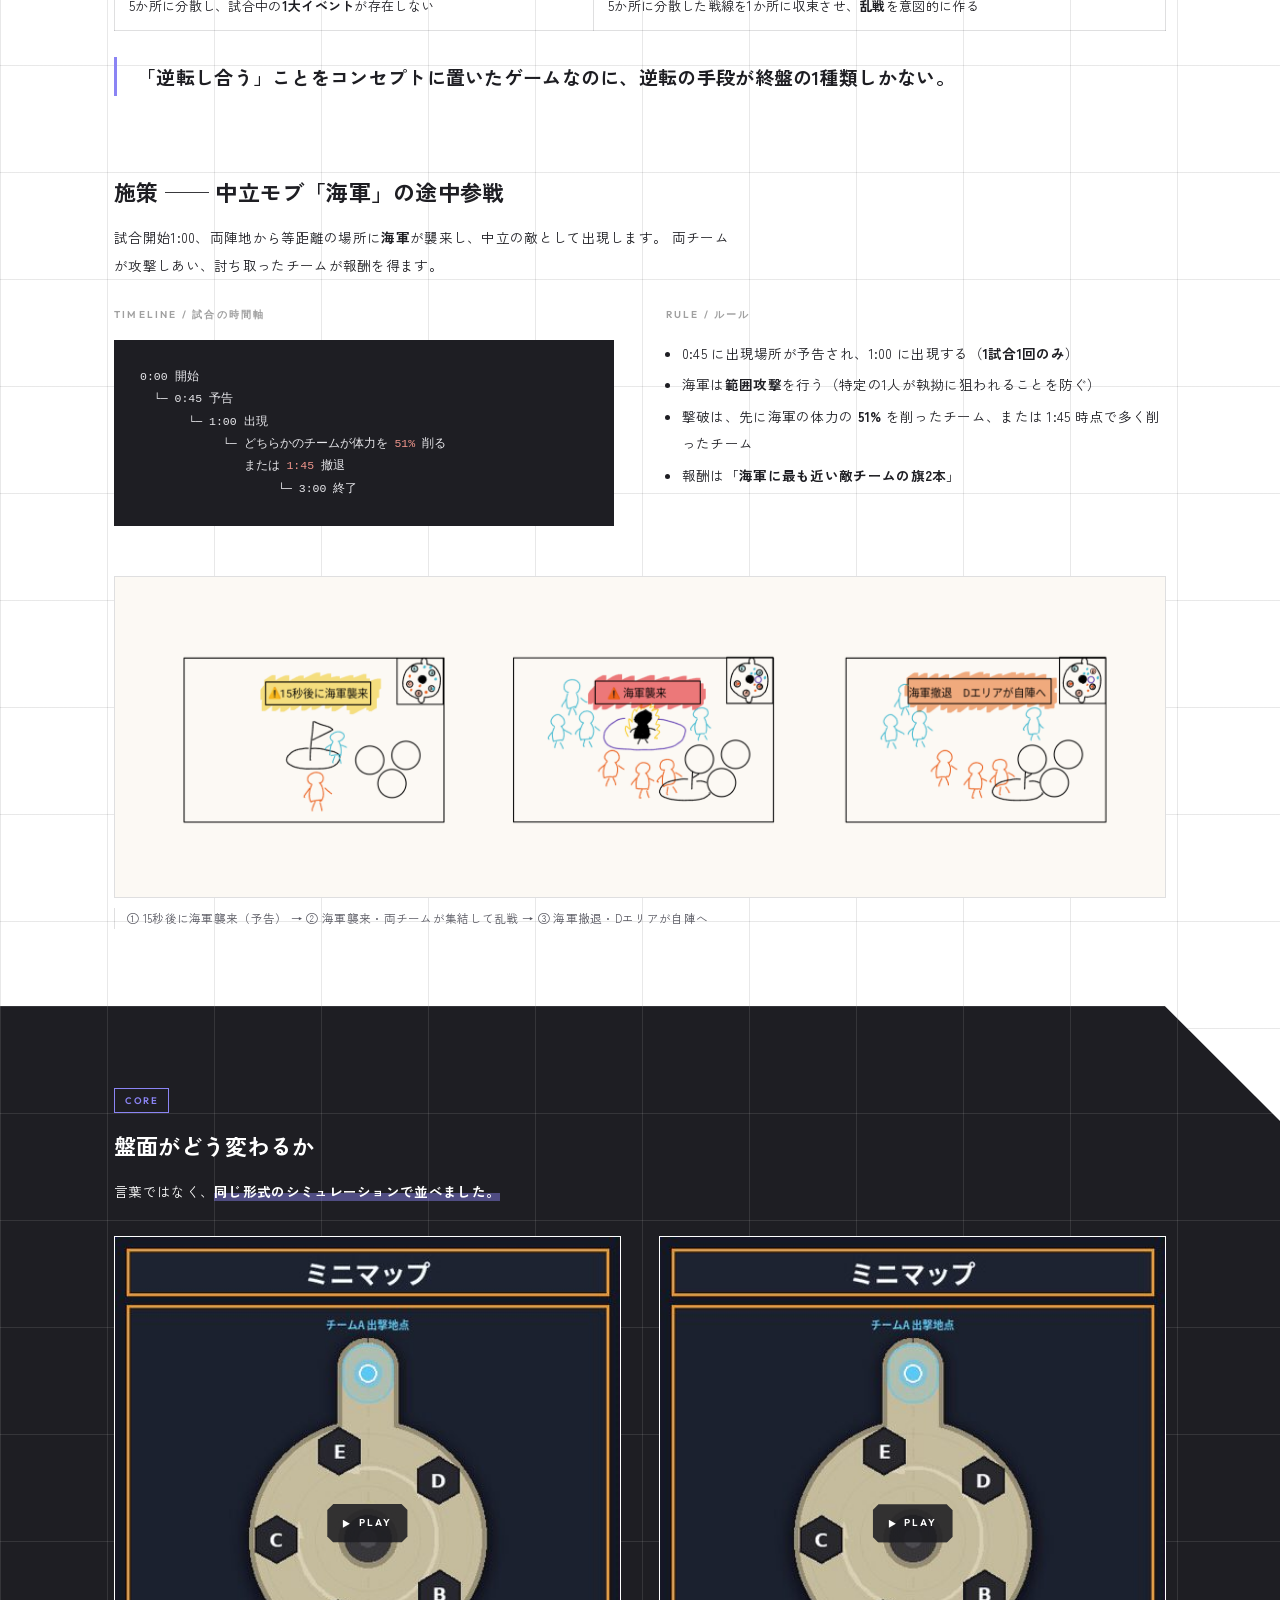
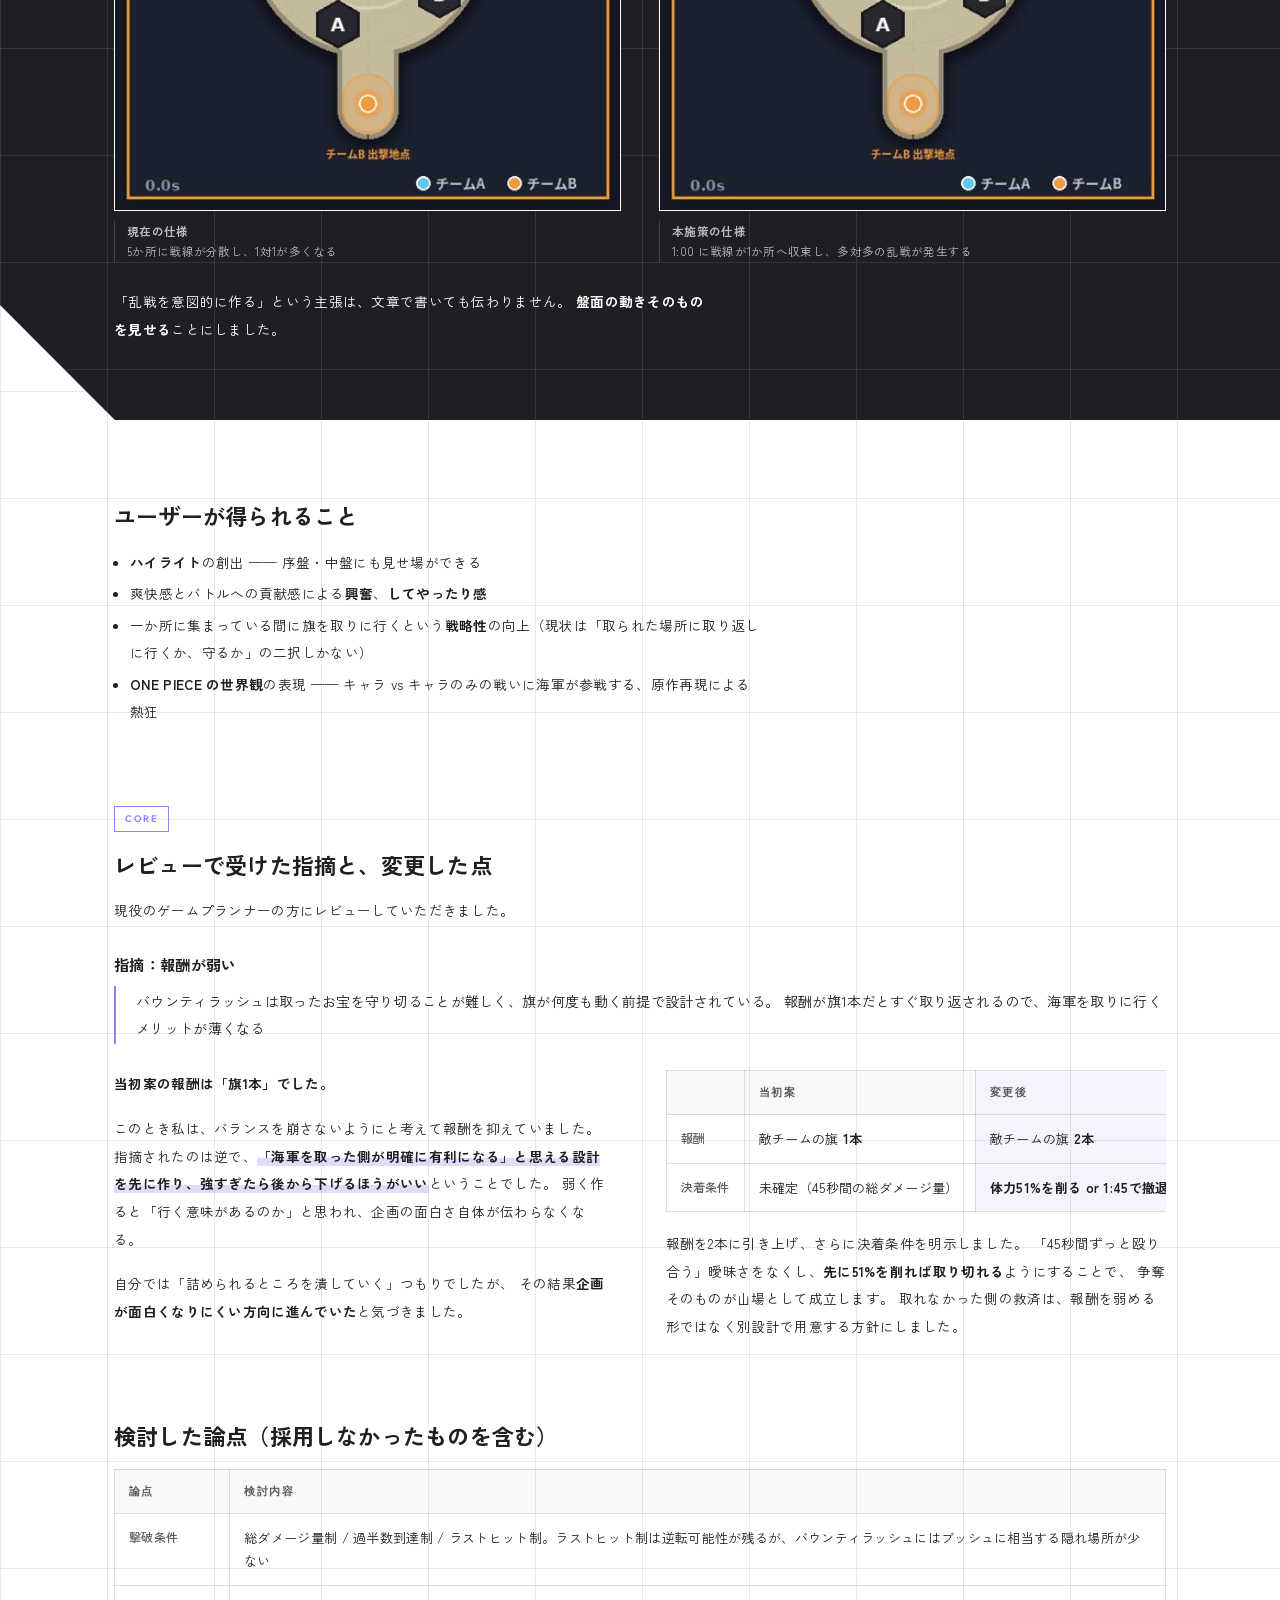
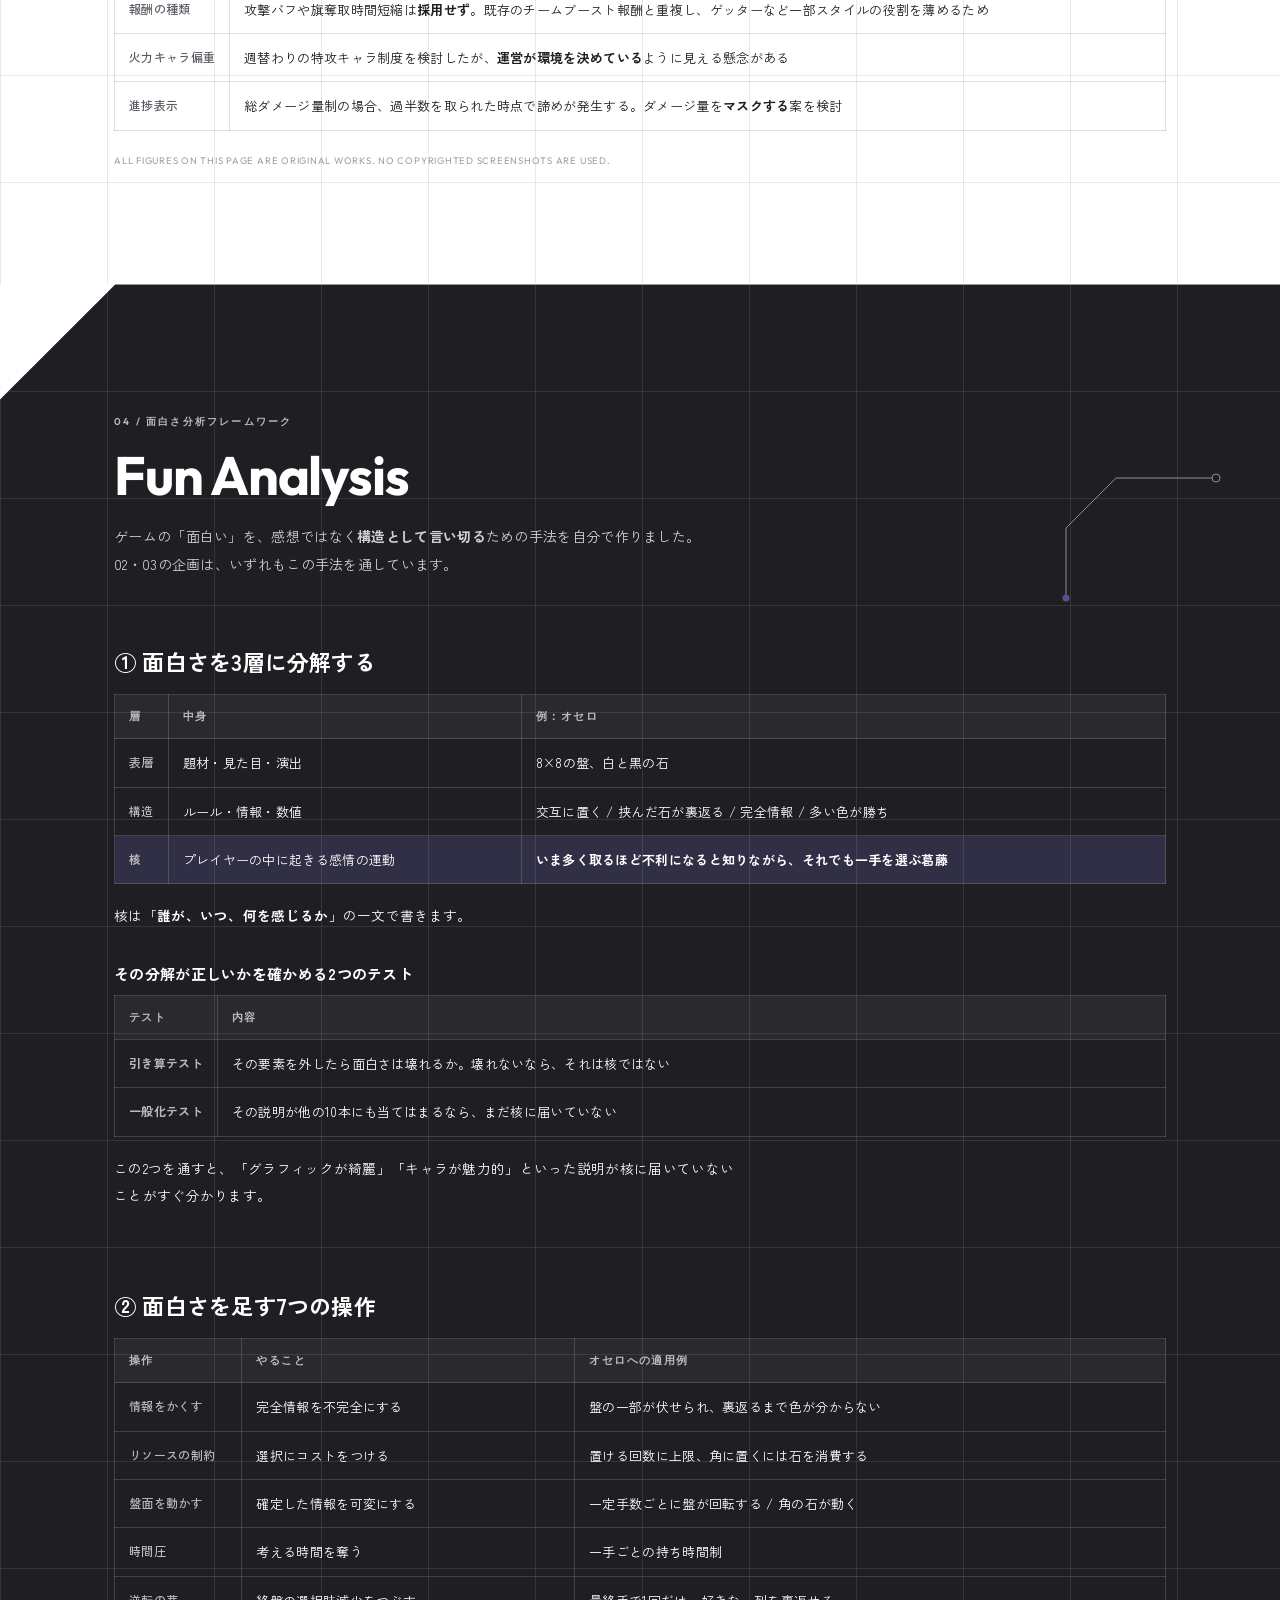
==== commit b2136e3f: "表をCSVに保存の企画書を追加" ====
--- a/index.html
+++ b/index.html
@@ -1128,6 +1128,68 @@
         </div>
       </div>
 
+      <div class="rv" style="margin-top:clamp(40px,6vw,70px)">
+        <h4 class="t">2本目の企画書</h4>
+        <p style="font-size:13.5px;max-width:48em">
+          「表をCSVに保存」でも同じように1枚を書きました。
+          並べると、<span class="mark">困りごとの見つけ方が変わっている</span>のが自分でも分かります。
+        </p>
+
+        <figure class="fig" style="margin-top:24px">
+          <img src="assets/products/deck-table-to-csv.png" alt="表をCSVに保存の企画書。見出しは「コピペして修正を、なくすために。」。BEFORE（貼ってから、崩れた列を直す）とAFTER（アイコンを押す。それで終わり）の画面比較、作成したきっかけ・作成した機能・効果・買い切り版の4項目、次にやることが1枚に収まっている" loading="lazy">
+          <figcaption>表をCSVに保存の企画書&nbsp;&mdash;&nbsp;<a href="assets/products/deck-table-to-csv.png" target="_blank" rel="noopener" style="border-bottom:1px solid rgba(255,255,255,.35)">原寸で開く</a></figcaption>
+        </figure>
+
+        <div style="display:grid;grid-template-columns:repeat(auto-fit,minmax(min(100%,330px),1fr));gap:clamp(24px,4vw,52px);margin-top:clamp(28px,4vw,44px);align-items:start">
+          <div>
+            <h4 class="t">1本目と並べて分かること</h4>
+            <div class="tbl-scroll">
+              <table class="cmp">
+                <thead><tr><th></th><th>1本目 PDF</th><th class="hi">2本目 CSV</th></tr></thead>
+                <tbody>
+                  <tr><th>困りごとの出どころ</th><td><strong>人から聞いた</strong><br>（友人の一言）</td><td class="hi"><strong>目の前で見た</strong></td></tr>
+                  <tr><th>NEXT</th><td>友人に配って反応を集める</td><td class="hi">使った人の声から、<strong>次の困りごとを探す</strong></td></tr>
+                </tbody>
+              </table>
+            </div>
+            <p style="font-size:13px;margin-top:18px">
+              1本目は教えてもらいました。2本目は自分で見つけました。
+              そして次は、使った人から拾いに行こうとしています。
+              <span class="mark">困りごとの入手経路が、他人任せから自分の手に移ってきている</span>。
+              並べて初めて気づいたことです。
+            </p>
+          </div>
+          <div>
+            <h4 class="t">この1枚で意識したこと</h4>
+            <div style="display:grid;gap:16px">
+              <div>
+                <p class="h-jp" style="margin-bottom:5px">できることではなく、無くなることを書く</p>
+                <p style="font-size:13px;margin:0">
+                  見出しは「コピペして修正を、<strong>なくす</strong>ために。」。
+                  効果の欄も「<strong>『直す作業』そのものが消える</strong>」。
+                  機能を説明すると読み手が自分に置き換える手間が残るので、
+                  <span class="mark">消える作業のほうを先に書きました</span>。
+                </p>
+              </div>
+              <div>
+                <p class="h-jp" style="margin-bottom:5px">ターゲットを職種で名指しする</p>
+                <p style="font-size:13px;margin:0">
+                  「Webの表を扱う人」ではなく「<strong>経理・事務・調査・EC運用者</strong>」。
+                  名指しできないうちは、まだ誰の困りごとか分かっていないと考えています。
+                </p>
+              </div>
+              <div>
+                <p class="h-jp" style="margin-bottom:5px">料金の線引きを紙面に書く</p>
+                <p style="font-size:13px;margin:0">
+                  無料版は20行まで、買い切り版は¥500でxlsx形式にも対応。
+                  この「20行」が、<strong>次の節で書いた作り替えの結論</strong>です。
+                </p>
+              </div>
+            </div>
+          </div>
+        </div>
+      </div>
+
       <div style="display:grid;grid-template-columns:repeat(auto-fit,minmax(min(100%,320px),1fr));gap:clamp(24px,4vw,52px);margin-top:30px;align-items:start">
         <div>
           <h4 class="t">課金モデルを、運用してから作り替えた</h4>
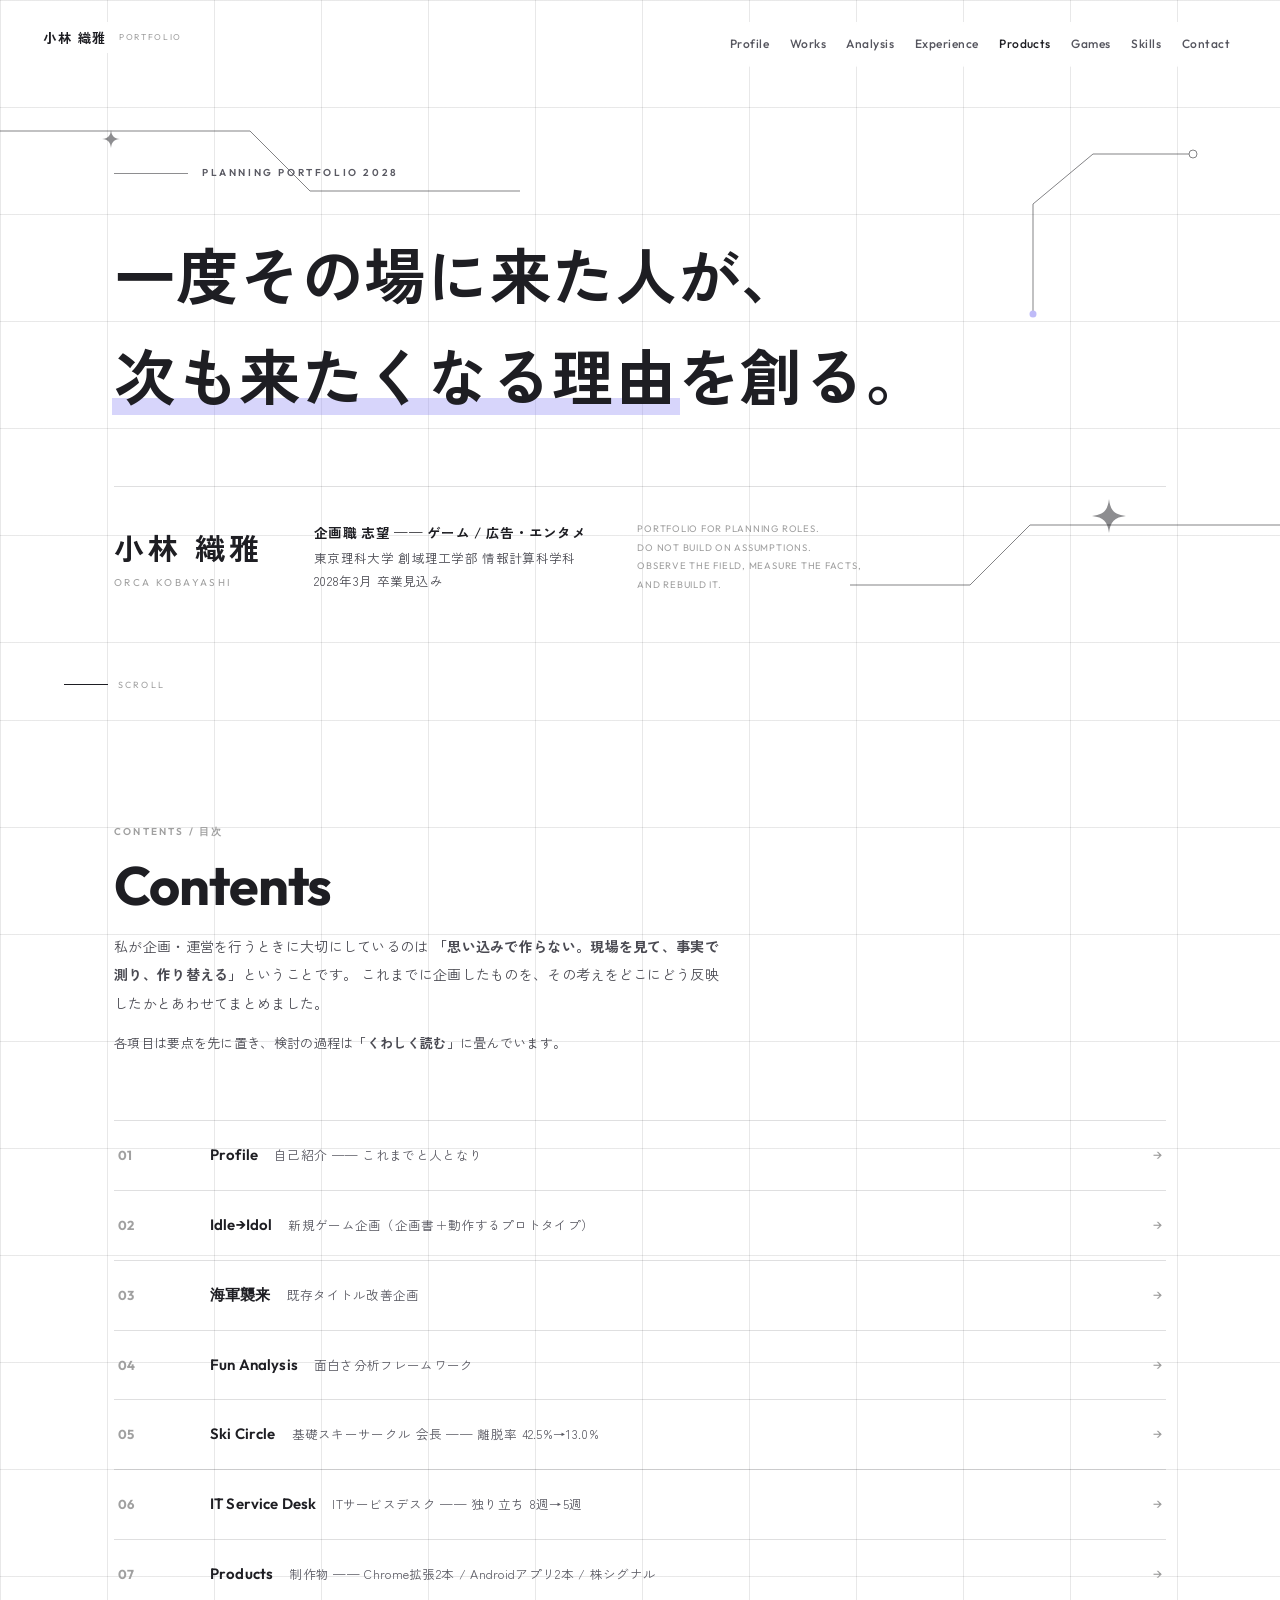
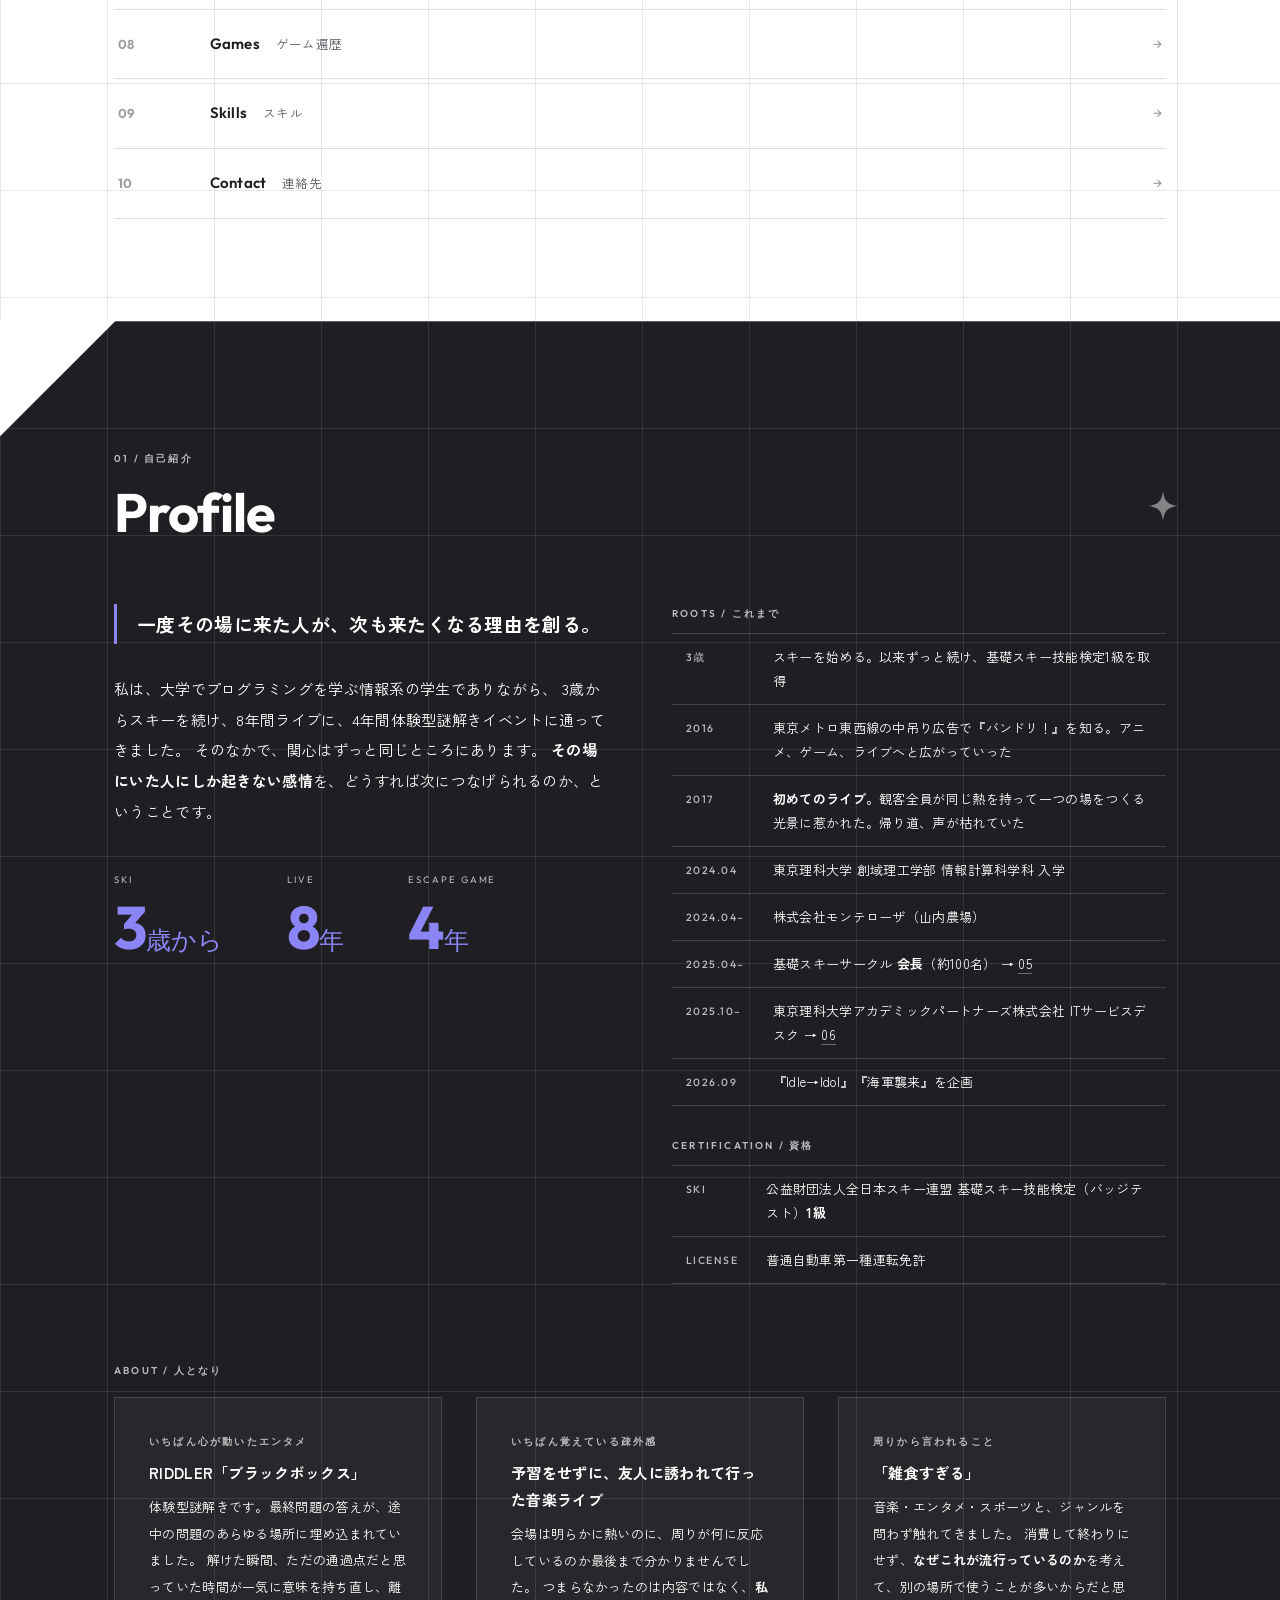
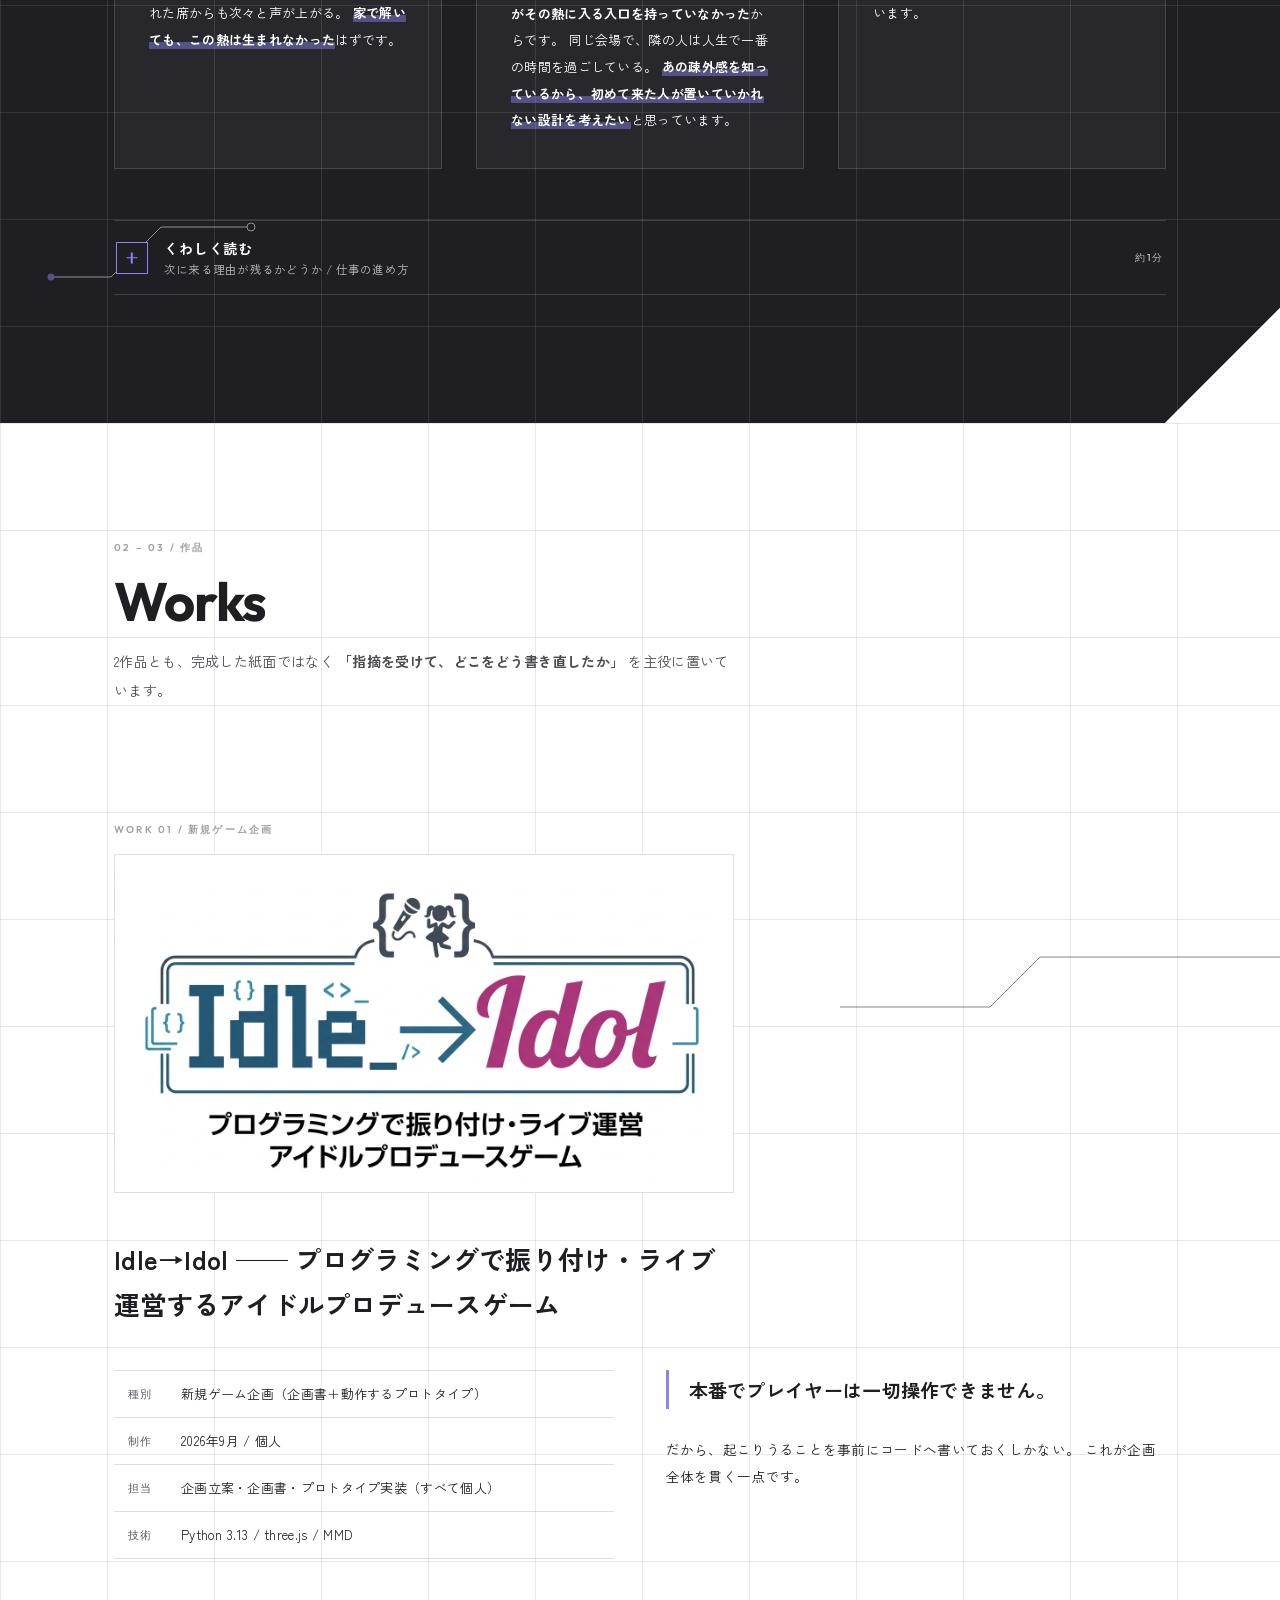
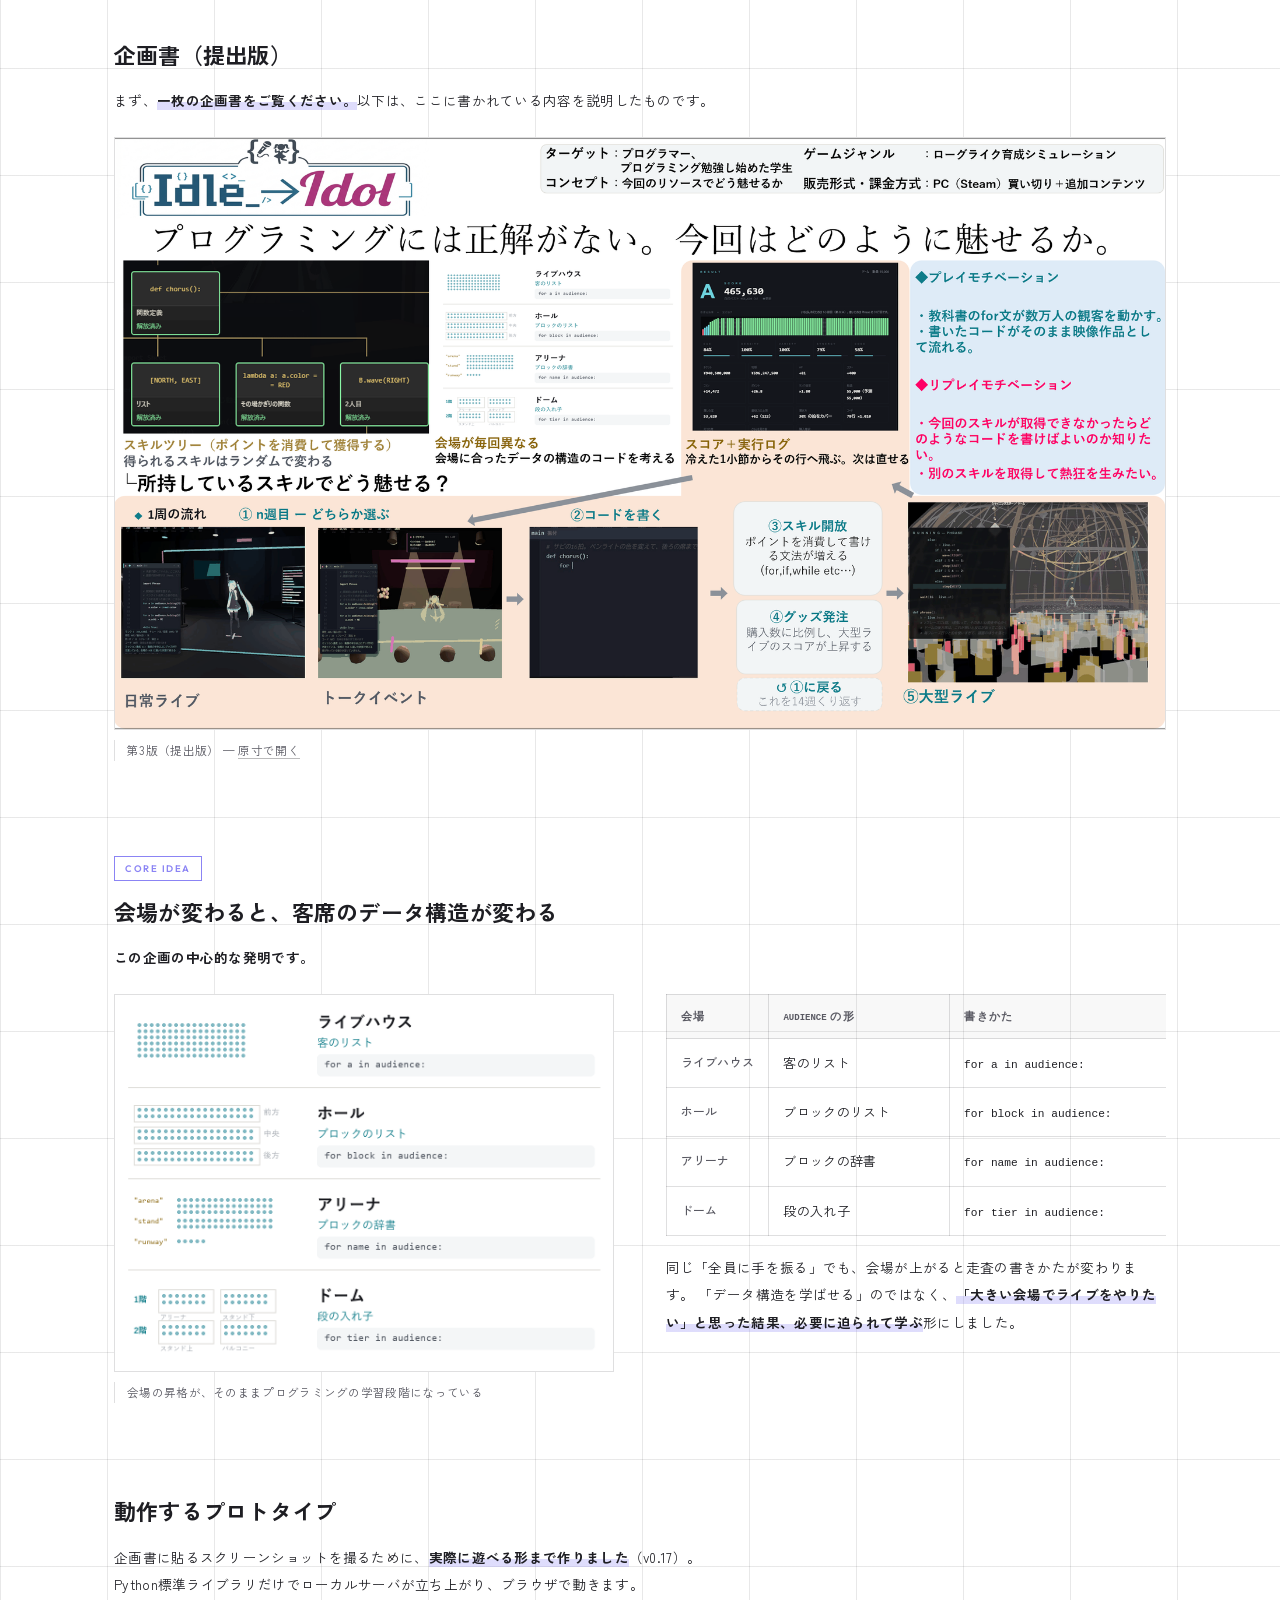
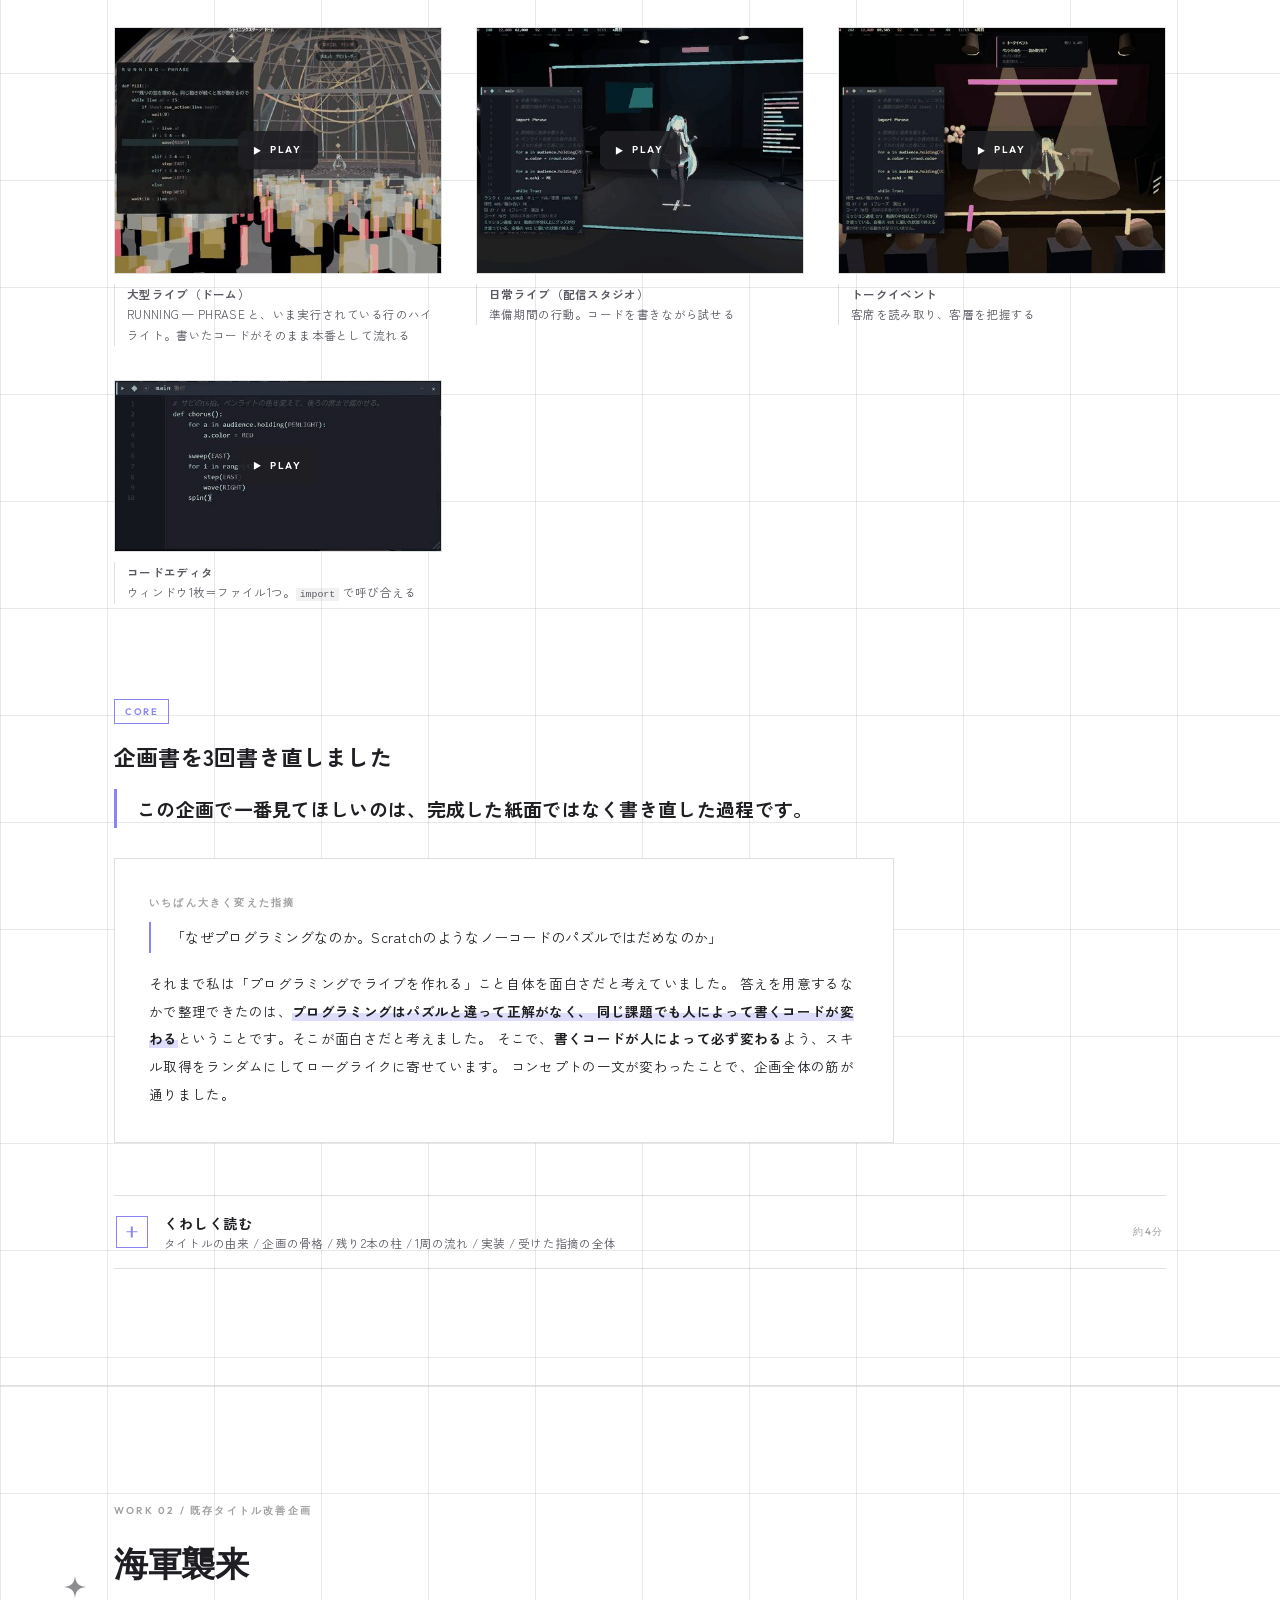
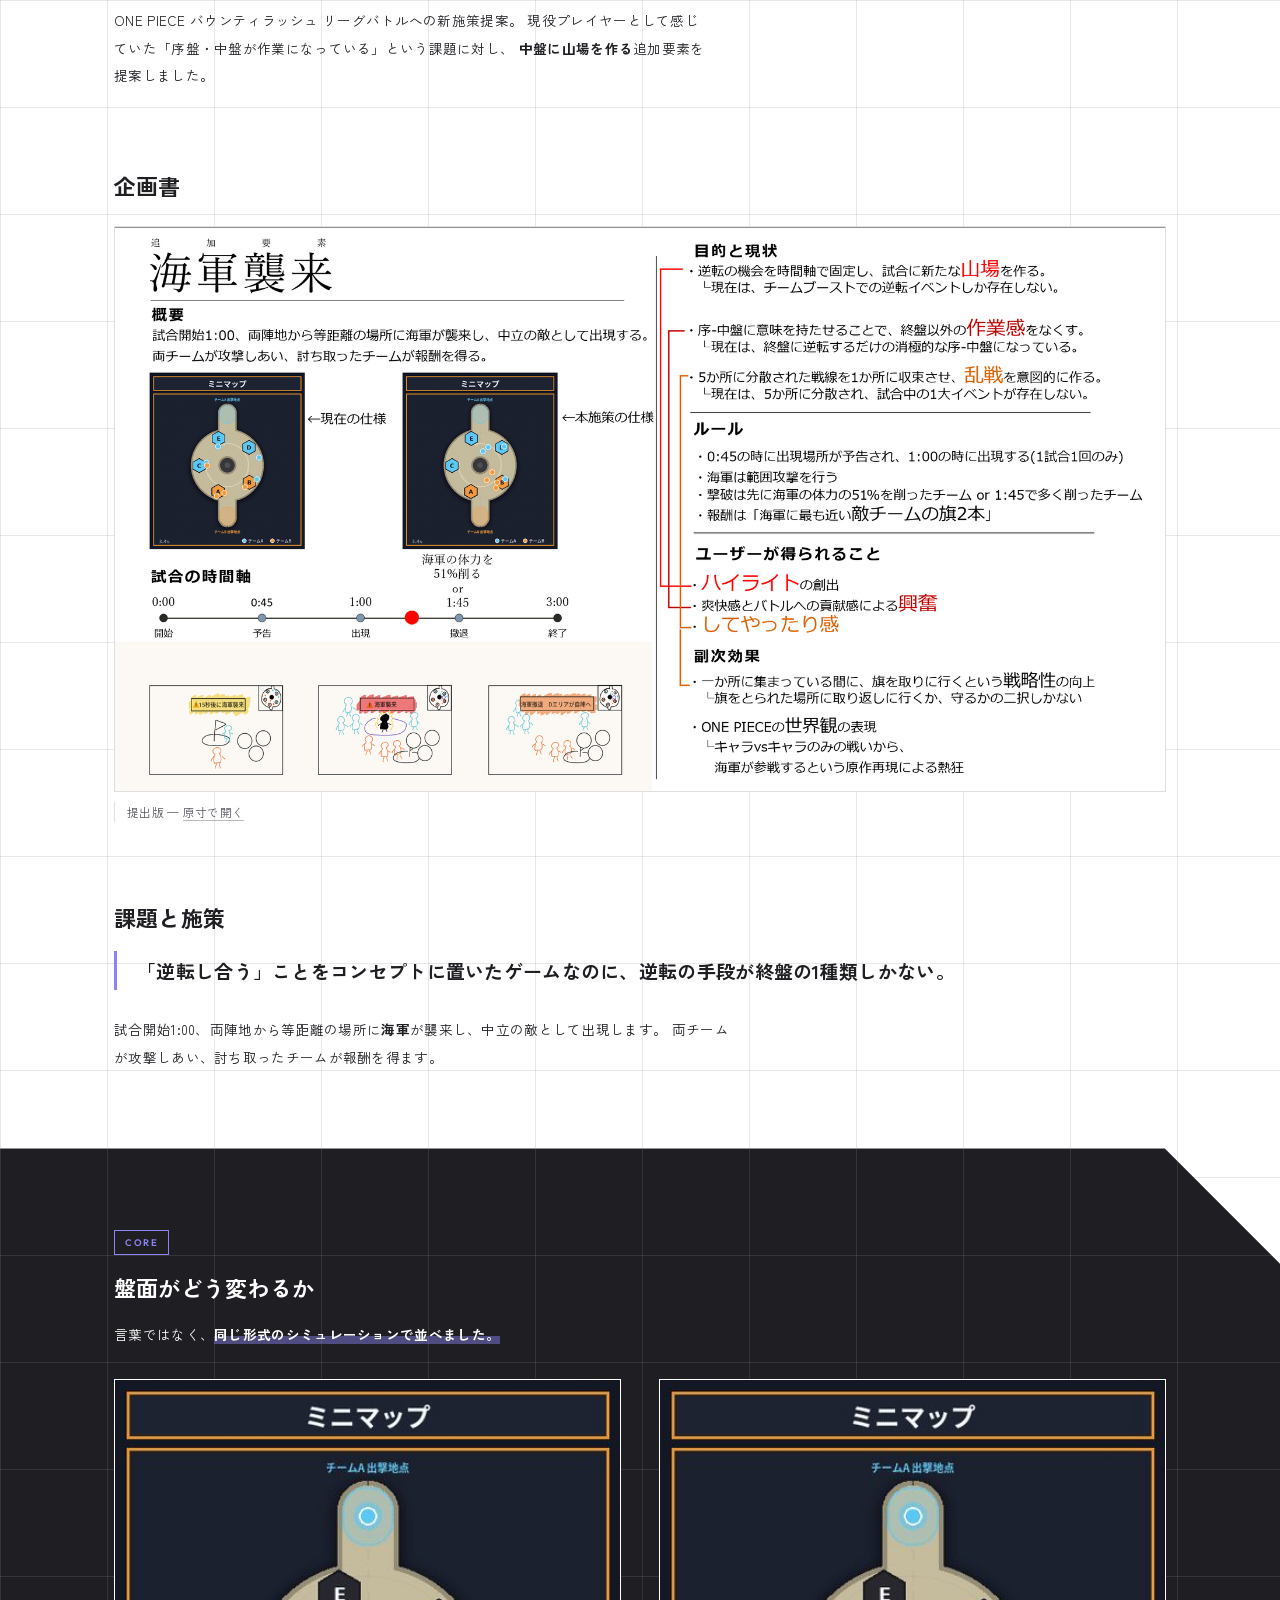
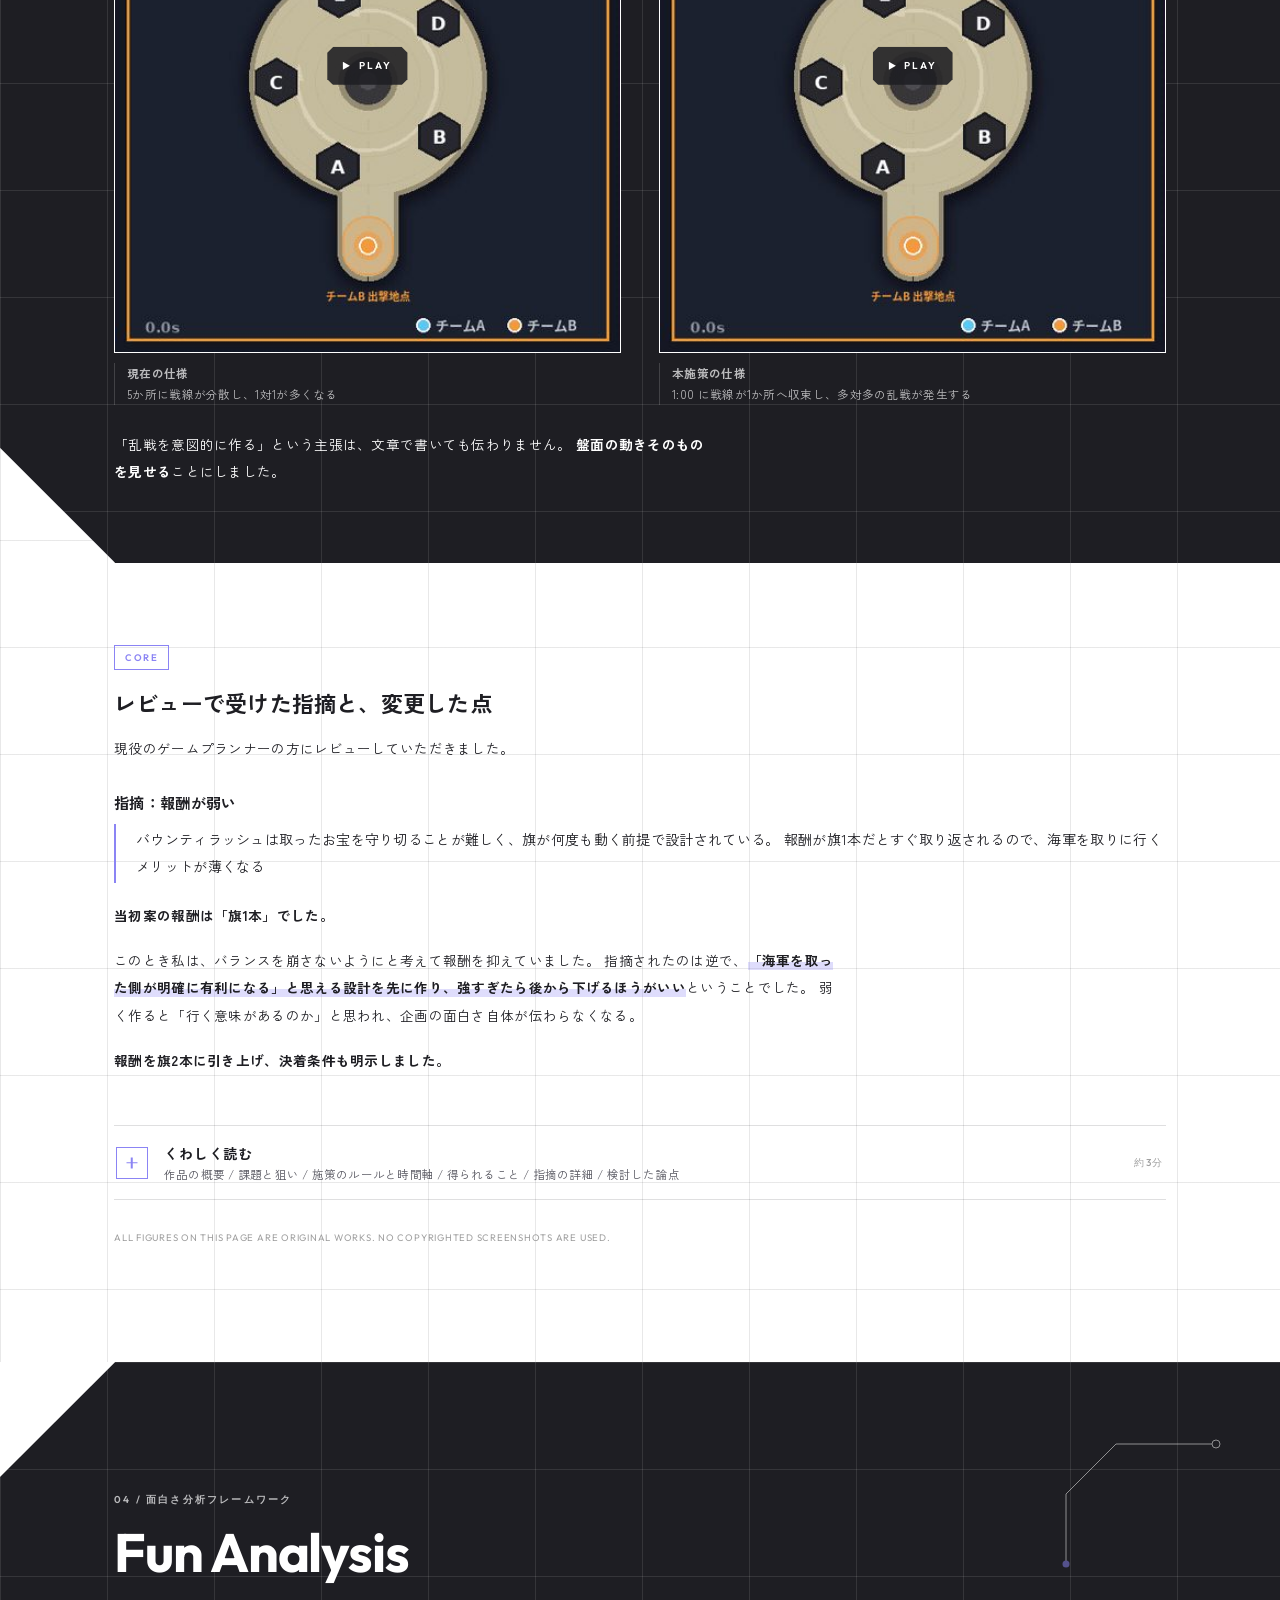
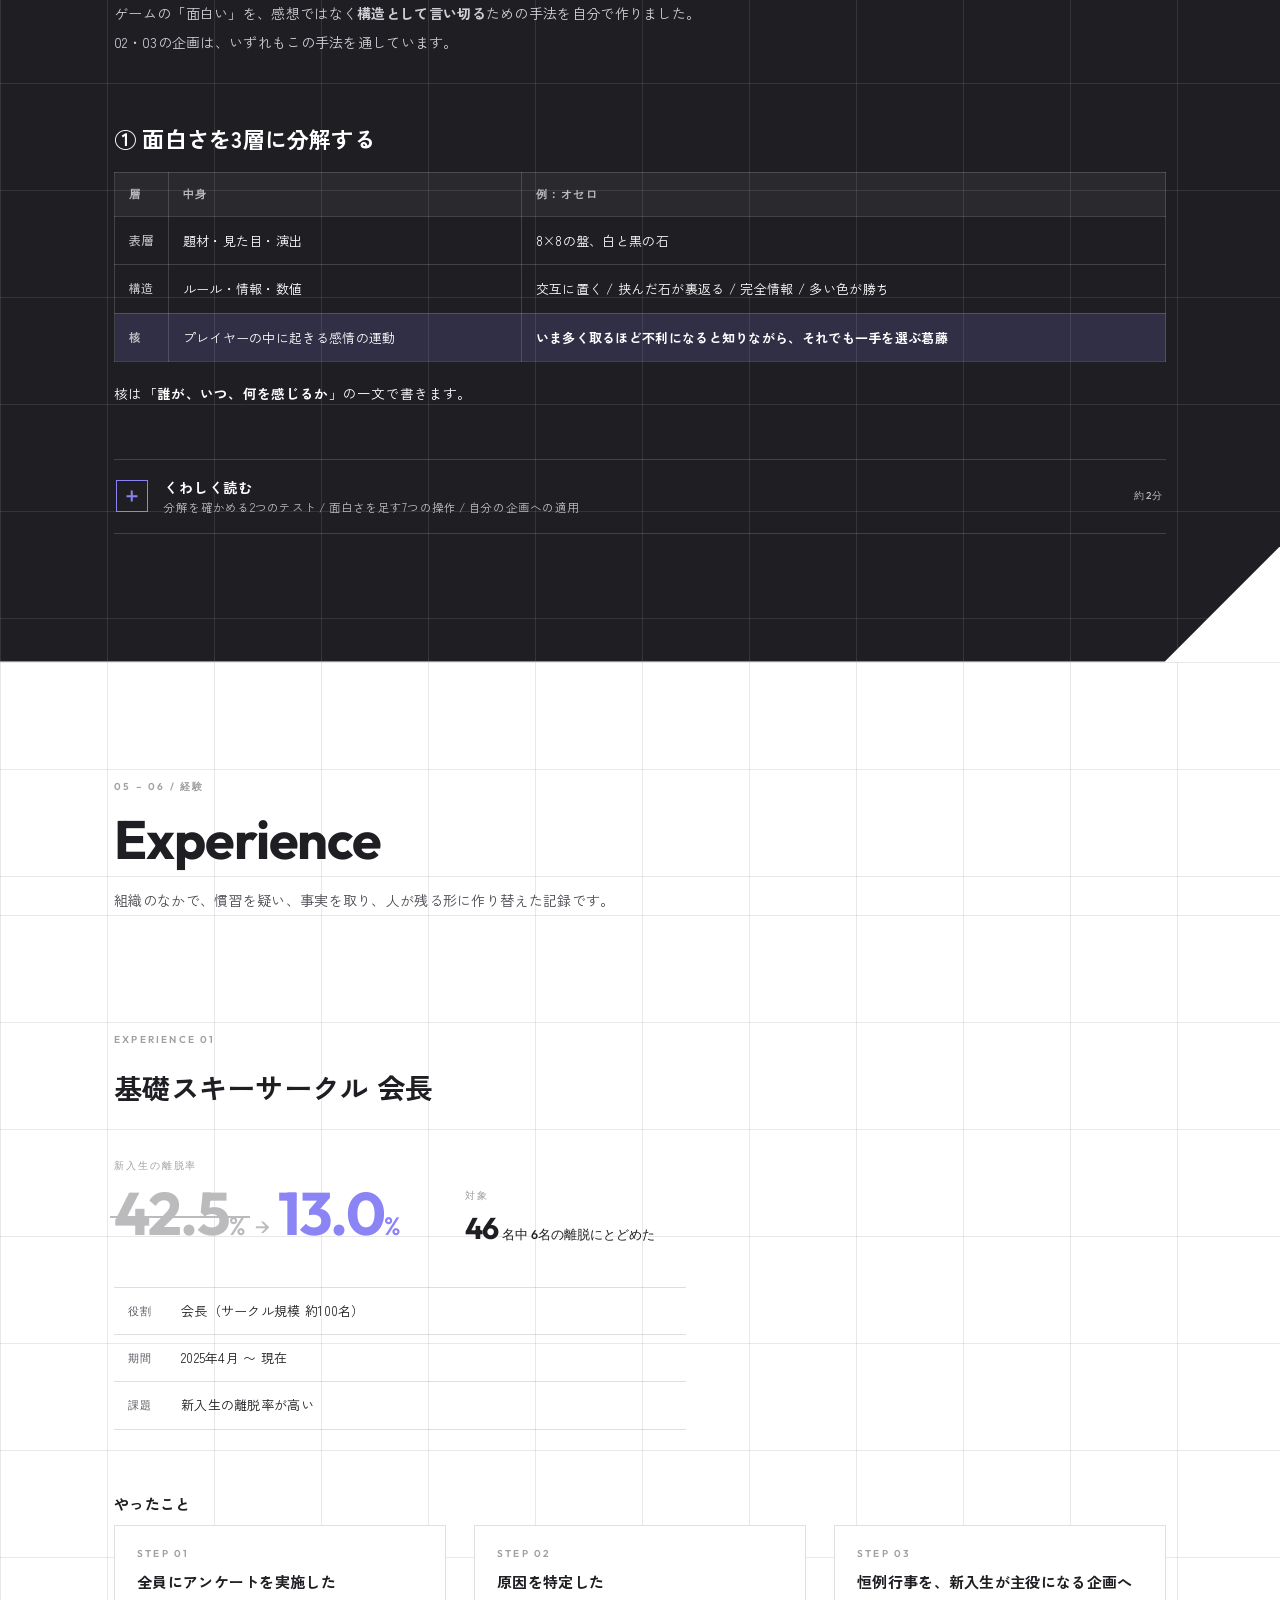
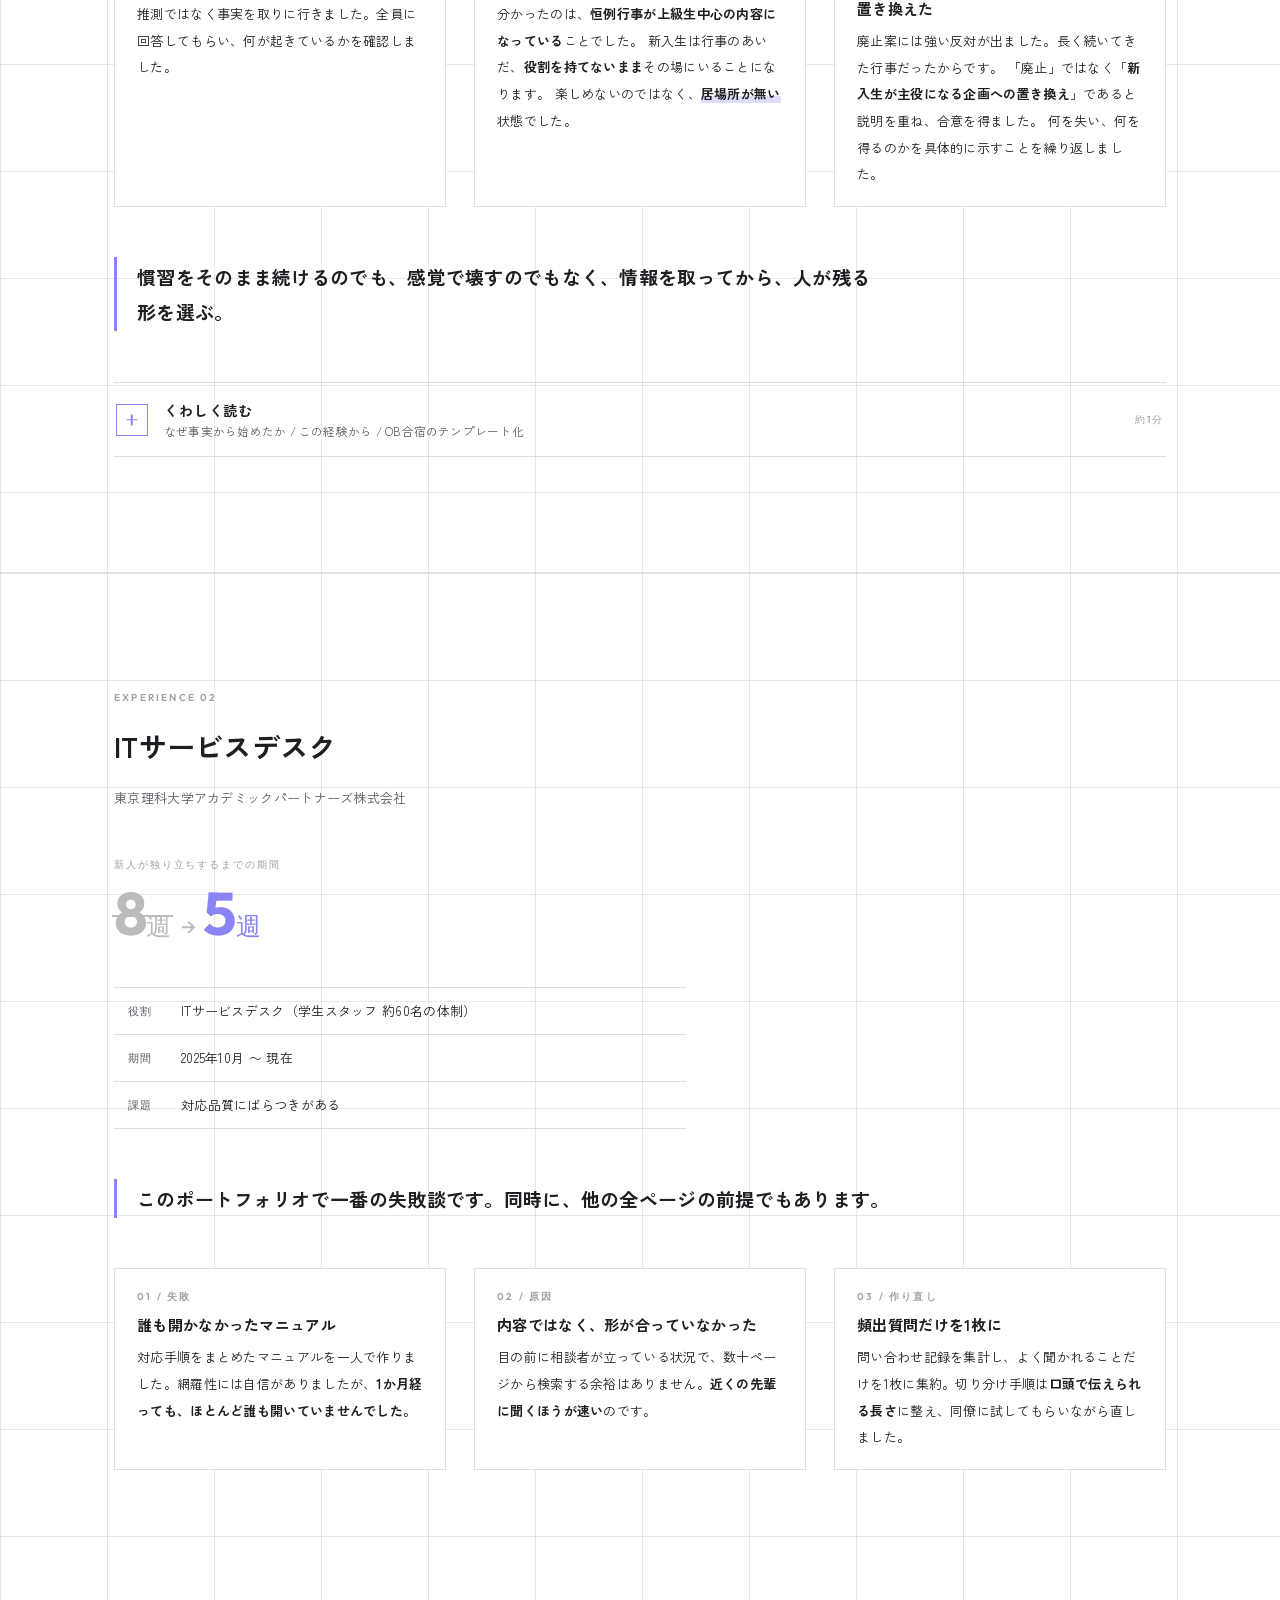
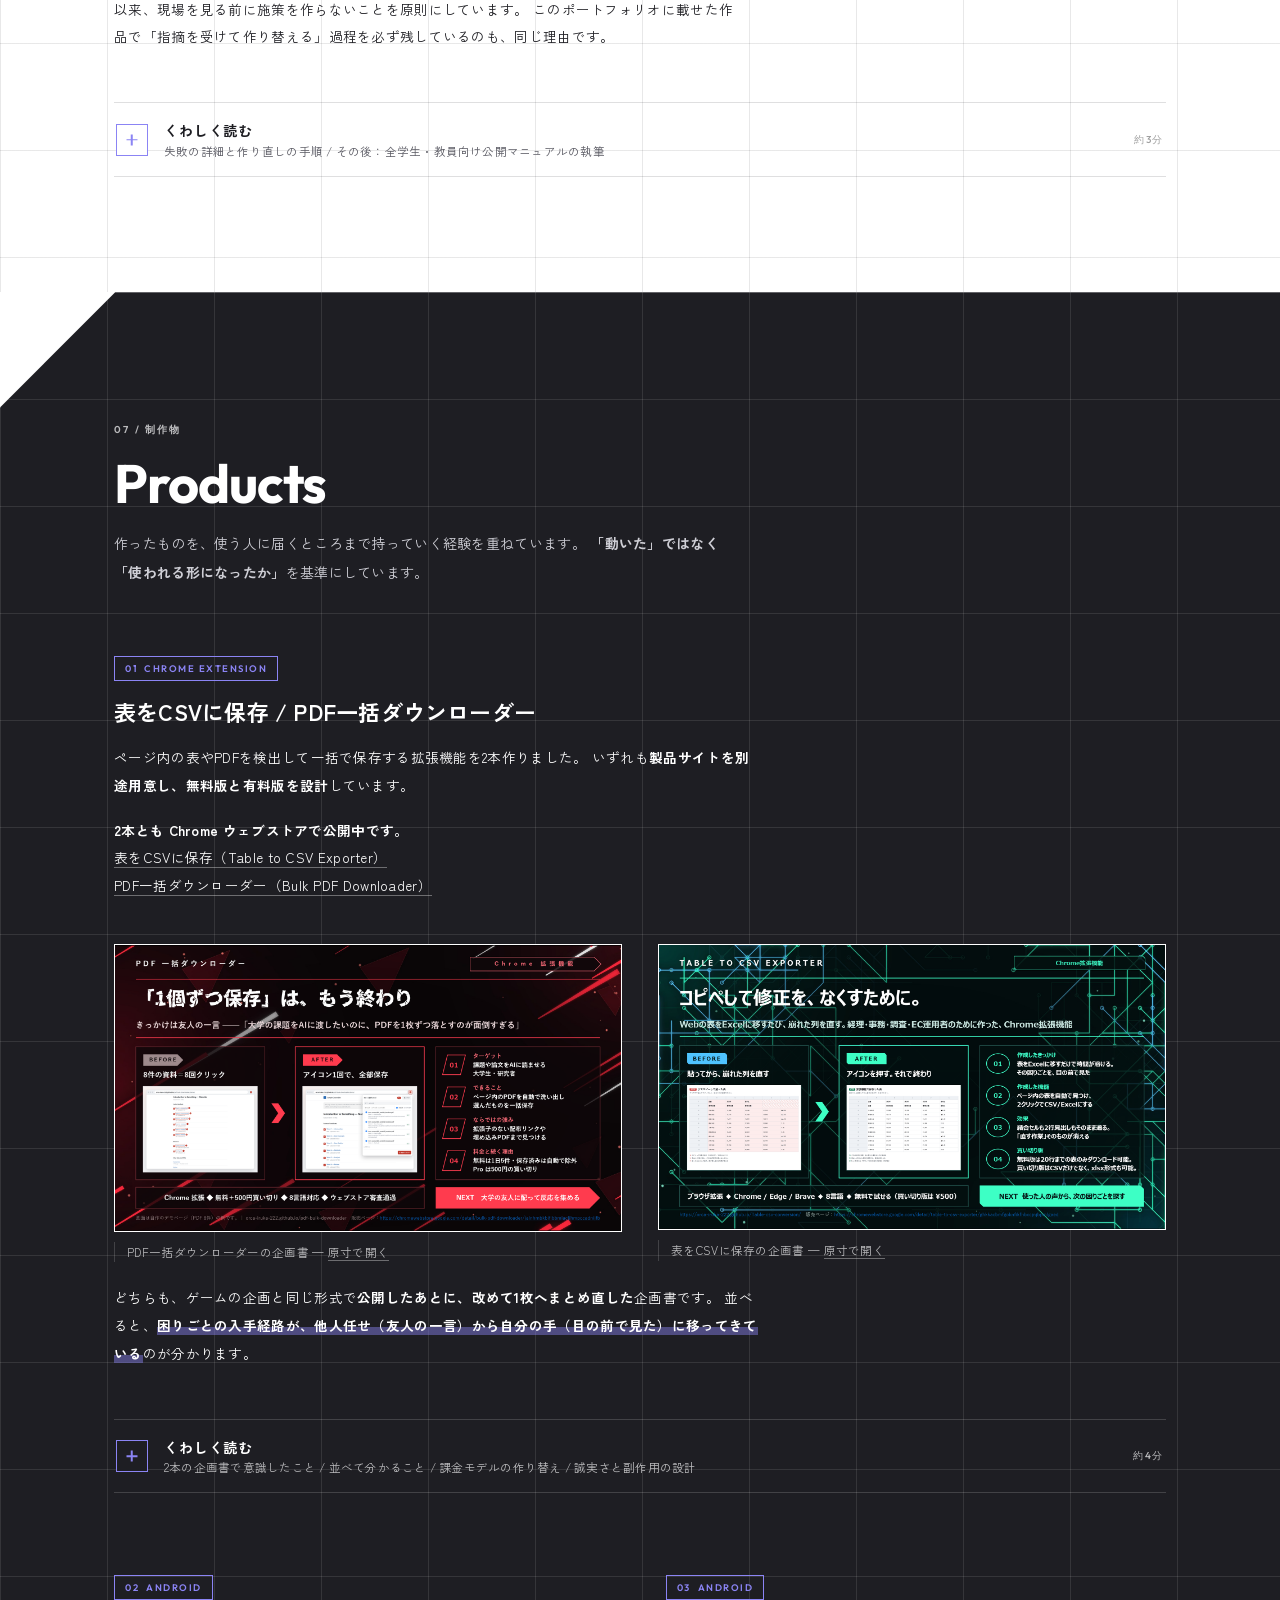
==== commit d5bd1284: "要点と「くわしく読む」の2層に組み直し、自己紹介に年表と人となりを追加" ====
--- a/index.html
+++ b/index.html
@@ -126,10 +126,13 @@
         <strong>「思い込みで作らない。現場を見て、事実で測り、作り替える」</strong>ということです。
         これまでに企画したものを、その考えをどこにどう反映したかとあわせてまとめました。
       </p>
+      <p class="lead" style="margin-top:12px;font-size:13px">
+        各項目は要点を先に置き、検討の過程は<strong>「くわしく読む」</strong>に畳んでいます。
+      </p>
     </div>
 
     <div class="idx-list rv">
-      <a class="idx-row" href="#profile"><span class="no">01</span><span class="tt"><b>Profile</b><span>自己紹介</span></span><span class="ar">&rarr;</span></a>
+      <a class="idx-row" href="#profile"><span class="no">01</span><span class="tt"><b>Profile</b><span>自己紹介 ── これまでと人となり</span></span><span class="ar">&rarr;</span></a>
       <a class="idx-row" href="#work-idle"><span class="no">02</span><span class="tt"><b>Idle&rarr;Idol</b><span>新規ゲーム企画（企画書＋動作するプロトタイプ）</span></span><span class="ar">&rarr;</span></a>
       <a class="idx-row" href="#work-kaigun"><span class="no">03</span><span class="tt"><b>海軍襲来</b><span>既存タイトル改善企画</span></span><span class="ar">&rarr;</span></a>
       <a class="idx-row" href="#analysis"><span class="no">04</span><span class="tt"><b>Fun Analysis</b><span>面白さ分析フレームワーク</span></span><span class="ar">&rarr;</span></a>
@@ -161,36 +164,92 @@
       <h2 class="h-en">Profile</h2>
     </div>
 
-    <div class="rv" style="display:grid;grid-template-columns:repeat(auto-fit,minmax(min(100%,340px),1fr));gap:clamp(28px,5vw,70px)">
+    <div class="rv" style="display:grid;grid-template-columns:repeat(auto-fit,minmax(min(100%,340px),1fr));gap:clamp(28px,5vw,70px);align-items:start">
       <div>
-        <p class="quote big" style="margin-bottom:2em">
+        <p class="quote big" style="margin-bottom:1.6em">
           一度その場に来た人が、次も来たくなる理由を創る。
         </p>
         <p>
           私は、大学でプログラミングを学ぶ情報系の学生でありながら、
-          8年間ライブに、4年間体験型謎解きイベントに通ってきました。
+          3歳からスキーを続け、8年間ライブに、4年間体験型謎解きイベントに通ってきました。
           そのなかで、関心はずっと同じところにあります。
           <strong>その場にいた人にしか起きない感情</strong>を、どうすれば次につなげられるのか、ということです。
         </p>
+        <div class="stats" style="margin-top:clamp(26px,4vw,42px)">
+          <div class="stat"><div class="lab">Ski</div><div class="val"><span class="to">3<small>歳から</small></span></div></div>
+          <div class="stat"><div class="lab">Live</div><div class="val"><span class="to">8<small>年</small></span></div></div>
+          <div class="stat"><div class="lab">Escape Game</div><div class="val"><span class="to">4<small>年</small></span></div></div>
+        </div>
+      </div>
+
+      <div>
+        <p class="h-jp" style="margin-bottom:8px">Roots / これまで</p>
+        <table class="spec">
+          <tr><th>3歳</th><td>スキーを始める。以来ずっと続け、基礎スキー技能検定1級を取得</td></tr>
+          <tr><th>2016</th><td>東京メトロ東西線の中吊り広告で『バンドリ！』を知る。アニメ、ゲーム、ライブへと広がっていった</td></tr>
+          <tr><th>2017</th><td><strong>初めてのライブ。</strong>観客全員が同じ熱を持って一つの場をつくる光景に惹かれた。帰り道、声が枯れていた</td></tr>
+          <tr><th>2024.04</th><td>東京理科大学 創域理工学部 情報計算科学科 入学</td></tr>
+          <tr><th>2024.04&ndash;</th><td>株式会社モンテローザ（山内農場）</td></tr>
+          <tr><th>2025.04&ndash;</th><td>基礎スキーサークル <strong>会長</strong>（約100名） → <a href="#exp-ski" style="border-bottom:1px solid rgba(255,255,255,.35)">05</a></td></tr>
+          <tr><th>2025.10&ndash;</th><td>東京理科大学アカデミックパートナーズ株式会社 ITサービスデスク → <a href="#exp-desk" style="border-bottom:1px solid rgba(255,255,255,.35)">06</a></td></tr>
+          <tr><th>2026.09</th><td>『Idle&rarr;Idol』『海軍襲来』を企画</td></tr>
+        </table>
+
+        <p class="h-jp" style="margin:30px 0 8px">Certification / 資格</p>
+        <table class="spec">
+          <tr><th>Ski</th><td>公益財団法人全日本スキー連盟 基礎スキー技能検定（バッジテスト）<strong>1級</strong></td></tr>
+          <tr><th>License</th><td>普通自動車第一種運転免許</td></tr>
+        </table>
+      </div>
+    </div>
+
+    <p class="h-jp rv" style="margin:clamp(46px,6vw,80px) 0 16px">About / 人となり</p>
+    <div class="rv" style="display:grid;grid-template-columns:repeat(auto-fit,minmax(min(100%,290px),1fr));gap:clamp(18px,3vw,34px)">
+      <div class="card">
+        <p class="h-jp" style="margin-bottom:6px">いちばん心が動いたエンタメ</p>
+        <h4 class="t">RIDDLER「ブラックボックス」</h4>
+        <p style="font-size:13px;margin:0">
+          体験型謎解きです。最終問題の答えが、途中の問題のあらゆる場所に埋め込まれていました。
+          解けた瞬間、ただの通過点だと思っていた時間が一気に意味を持ち直し、離れた席からも次々と声が上がる。
+          <span class="mark">家で解いても、この熱は生まれなかった</span>はずです。
+        </p>
+      </div>
+      <div class="card">
+        <p class="h-jp" style="margin-bottom:6px">いちばん覚えている疎外感</p>
+        <h4 class="t">予習をせずに、友人に誘われて行った音楽ライブ</h4>
+        <p style="font-size:13px;margin:0">
+          会場は明らかに熱いのに、周りが何に反応しているのか最後まで分かりませんでした。
+          つまらなかったのは内容ではなく、<strong>私がその熱に入る入口を持っていなかった</strong>からです。
+          同じ会場で、隣の人は人生で一番の時間を過ごしている。
+          <span class="mark">あの疎外感を知っているから、初めて来た人が置いていかれない設計を考えたい</span>と思っています。
+        </p>
+      </div>
+      <div class="card">
+        <p class="h-jp" style="margin-bottom:6px">周りから言われること</p>
+        <h4 class="t">「雑食すぎる」</h4>
+        <p style="font-size:13px;margin:0">
+          音楽・エンタメ・スポーツと、ジャンルを問わず触れてきました。
+          消費して終わりにせず、<strong>なぜこれが流行っているのか</strong>を考えて、別の場所で使うことが多いからだと思います。
+        </p>
+      </div>
+    </div>
+
+    <details class="more">
+      <summary><span class="ic" aria-hidden="true"></span><span class="lbl"><b><span class="o">くわしく読む</span><span class="c">閉じる</span></b><span class="sub">次に来る理由が残るかどうか / 仕事の進め方</span></span><span class="min">約1分</span></summary>
+      <div class="more-body">
+    <div style="max-width:46em">
         <p>
           私自身、これまでイベントに通うなかで、良かったのに二度と行かなかった公演と、
           何度も通った公演の両方を経験してきました。振り返ると、その差は内容の質ではなく、
           <strong>次に来る理由が自分の中に残ったかどうか</strong>でした。
         </p>
         <p>
-          反対に、その理由が残らなかった経験もあります。予習をせずに友人に誘われて行った音楽ライブでは、会場は明らかに熱いのに、
-          周りが何に反応しているのか最後まで分かりませんでした。つまらなかったのは内容ではなく、
-          私がその熱に入る入口を持っていなかったからです。同じ会場で、隣の人は人生で一番の時間を過ごしている。
-          <span class="mark">あの疎外感を知っているから、初めて来た人が置いていかれない設計を考えたい</span>と思っています。
-        </p>
-        <p>
           この関心は、遊びの設計と地続きだと考えています。
           ゲームも、買われて終わりではなく、遊ぶ人が居続けて初めて成立するからです。
         </p>
-      </div>
-
-      <div>
-        <div class="card" style="margin-bottom:26px">
+    </div>
+    <div style="max-width:46em;margin-top:26px">
+        <div class="card">
           <h4 class="t">仕事の進め方</h4>
           <p style="font-size:13.5px">
             現場を見る前に施策を作らないことを原則にしています。
@@ -203,21 +262,9 @@
           </p>
         </div>
 
-        <p class="h-jp" style="margin-bottom:8px">History / 経歴</p>
-        <table class="spec">
-          <tr><th>2024.04</th><td>東京理科大学 創域理工学部 情報計算科学科 入学</td></tr>
-          <tr><th>2024.04&ndash;</th><td>株式会社モンテローザ（山内農場）</td></tr>
-          <tr><th>2025.04&ndash;</th><td>基礎スキーサークル <strong>会長</strong>（約100名） → <a href="#exp-ski" style="border-bottom:1px solid rgba(255,255,255,.35)">05</a></td></tr>
-          <tr><th>2025.10&ndash;</th><td>東京理科大学アカデミックパートナーズ株式会社 ITサービスデスク → <a href="#exp-desk" style="border-bottom:1px solid rgba(255,255,255,.35)">06</a></td></tr>
-        </table>
-
-        <p class="h-jp" style="margin:30px 0 8px">Certification / 資格</p>
-        <table class="spec">
-          <tr><th>Ski</th><td>公益財団法人全日本スキー連盟 基礎スキー技能検定（バッジテスト）<strong>1級</strong></td></tr>
-          <tr><th>License</th><td>普通自動車第一種運転免許</td></tr>
-        </table>
-      </div>
-    </div>
+    </div>
+      </div>
+    </details>
   </div>
 </section>
 
@@ -261,9 +308,10 @@
         <tr><th>技術</th><td>Python 3.13 / three.js / MMD</td></tr>
       </table>
       <div>
-        <p>
-          タイトルは <code>idle</code>（待機状態）と <code>idol</code> の掛詞です。
-          <span class="mark">タイトルとロゴだけで「プログラミング × アイドル」が伝わること</span>を狙っています。
+        <p class="quote big">本番でプレイヤーは一切操作できません。</p>
+        <p style="font-size:13.5px">
+          だから、起こりうることを事前にコードへ書いておくしかない。
+          これが企画全体を貫く一点です。
         </p>
       </div>
     </div>
@@ -280,67 +328,10 @@
       </figure>
     </div>
 
-    <!-- 企画の骨格 -->
-    <div class="rv" style="margin-top:clamp(44px,6vw,84px)">
-      <h3 class="t">企画の骨格</h3>
-      <div style="display:grid;grid-template-columns:repeat(auto-fit,minmax(min(100%,320px),1fr));gap:clamp(24px,4vw,56px)">
-        <table class="spec">
-          <tr><th>ターゲット</th><td>プログラマー、プログラミングを勉強し始めた学生</td></tr>
-          <tr><th>コンセプト</th><td><strong>今回のリソースでどう魅せるか</strong></td></tr>
-          <tr><th>ジャンル</th><td>ローグライク育成シミュレーション</td></tr>
-          <tr><th>販売形式</th><td>PC（Steam）買い切り＋追加コンテンツ</td></tr>
-        </table>
-        <div>
-          <p class="quote">プログラミングには正解がない。今回はどのように魅せるか。</p>
-          <div style="display:grid;gap:18px;margin-top:24px">
-            <div>
-              <p class="h-jp" style="margin-bottom:6px">Play Motivation / プレイモチベーション</p>
-              <p style="font-size:13.5px;margin:0">
-                教科書の <code>for</code> 文が、数万人の観客を動かす。<br>
-                書いたコードが、そのまま映像作品として流れる。
-              </p>
-            </div>
-            <div>
-              <p class="h-jp" style="margin-bottom:6px">Replay Motivation / リプレイモチベーション</p>
-              <p style="font-size:13.5px;margin:0">
-                今回のスキルが取得できなかったら、どのようなコードを書けばよいのか知りたい。<br>
-                別のスキルを取得して熱狂を生みたい。
-              </p>
-            </div>
-          </div>
-        </div>
-      </div>
-    </div>
-
-    <!-- 3本柱 -->
+    <!-- 中心のアイデア -->
     <div class="rv" style="margin-top:clamp(50px,7vw,96px)">
-      <h3 class="t">このゲームならではの面白さ ── 3本柱</h3>
-
-      <!-- (1) -->
-      <div style="display:grid;grid-template-columns:repeat(auto-fit,minmax(min(100%,330px),1fr));gap:clamp(24px,4vw,52px);align-items:start;margin-top:30px">
-        <div>
-          <p class="tag v" style="margin-bottom:12px">01</p>
-          <h4 class="t">スキルツリーで取れるスキルがランダムに変わる</h4>
-          <p style="font-size:13.5px">
-            ポイントを消費して<strong>書ける文法そのもの</strong>を解放していきます（<code>for</code> <code>if</code> <code>while</code> …）。
-            ただし取得候補は毎周ランダム。<span class="mark">手札が毎回違うので、同じ攻略が二度できません。</span>
-          </p>
-          <p style="font-size:13.5px">
-            <code>def chorus():</code>（関数定義）、<code>[NORTH, EAST]</code>（リスト）、
-            <code>lambda a: a.color == RED</code>（その場かぎりの関数）、<code>B.wave(RIGHT)</code>（2人目）。
-            Pythonの文法が、そのまま獲得対象になっています。
-          </p>
-        </div>
-        <figure class="fig">
-          <img src="assets/idle-to-idol/screen-skill-tree.png" alt="スキルツリー画面。Pythonの文法がノードとして並び、取得候補がランダムに提示される" loading="lazy">
-          <figcaption>スキルツリー ── 取得候補は毎周ランダムに変わる</figcaption>
-        </figure>
-      </div>
-
-      <!-- (2) -->
-      <div style="margin-top:clamp(38px,5vw,66px)">
-        <p class="tag v" style="margin-bottom:12px">02</p>
-        <h4 class="t">会場が変わると、客席のデータ構造が変わる</h4>
+      <p class="tag v" style="margin-bottom:12px">Core Idea</p>
+      <h3 class="t">会場が変わると、客席のデータ構造が変わる</h3>
         <p style="font-size:13.5px;max-width:46em"><strong>この企画の中心的な発明です。</strong></p>
 
         <div style="display:grid;grid-template-columns:repeat(auto-fit,minmax(min(100%,330px),1fr));gap:clamp(24px,4vw,52px);align-items:start;margin-top:22px">
@@ -368,51 +359,6 @@
         </div>
       </div>
 
-      <!-- (3) -->
-      <div style="display:grid;grid-template-columns:repeat(auto-fit,minmax(min(100%,330px),1fr));gap:clamp(24px,4vw,52px);align-items:start;margin-top:clamp(38px,5vw,66px)">
-        <div>
-          <p class="tag v" style="margin-bottom:12px">03</p>
-          <h4 class="t">客席が実行ログになる</h4>
-          <p style="font-size:13.5px">
-            小節ごとの観客の熱量が棒グラフで出ます。
-            <span class="mark">落ちているところをクリックすると、その拍を書いた行に飛びます。</span>
-            「どこで冷めたか」を数字で読むのではなく、<strong>コードの側で見るための道具</strong>です。
-          </p>
-          <p style="font-size:13.5px">
-            採点は5軸（CUE / DENSITY / VARIETY / SYNERGY / CODE）。
-            「正解の振り付け」は用意していません。
-          </p>
-        </div>
-        <figure class="fig">
-          <img src="assets/idle-to-idol/screen-result.png" alt="リザルト画面。小節ごとの観客の熱量が棒グラフで表示され、5軸のスコアが並ぶ" loading="lazy">
-          <figcaption>リザルト ── 落ちた小節をクリックすると該当行へ飛ぶ</figcaption>
-        </figure>
-      </div>
-    </div>
-
-    <!-- 1周の流れ -->
-    <div class="rv" style="margin-top:clamp(50px,7vw,96px)">
-      <h3 class="t">1周の流れ</h3>
-      <div style="display:grid;grid-template-columns:repeat(auto-fit,minmax(min(100%,320px),1fr));gap:clamp(24px,4vw,52px);align-items:start">
-        <pre class="code">［1〜14週目　準備期間］1週に1つ行動を選ぶ
-  <span class="f">①</span> n週目 ── 日常ライブ / トークイベント のどちらかを選ぶ
-  <span class="f">②</span> コードを書く
-  <span class="f">③</span> スキル開放 ── ポイントを消費して書ける文法が増える
-  <span class="f">④</span> グッズ発注 ── 購入数に比例して大型ライブのスコアが上昇
-       <span class="c">↺ ① に戻る（これを14週くり返す）</span>
-
-［<span class="f">⑤</span> 大型ライブ］手を離して見届ける ── 客席＝実行結果</pre>
-        <div>
-          <p class="quote big" style="border-left-color:var(--violet)">
-            本番でプレイヤーは一切操作できません。
-          </p>
-          <p style="font-size:13.5px">
-            だから、起こりうることを事前にコードへ書いておくしかない。
-            これが企画全体を貫く一点です。
-          </p>
-        </div>
-      </div>
-    </div>
 
     <!-- prototype -->
     <div class="rv" style="margin-top:clamp(50px,7vw,96px)">
@@ -452,8 +398,130 @@
           <figcaption><strong>コードエディタ</strong><br>ウィンドウ1枚＝ファイル1つ。<code>import</code> で呼び合える</figcaption>
         </figure>
       </div>
-
-      <div style="display:grid;grid-template-columns:repeat(auto-fit,minmax(min(100%,320px),1fr));gap:clamp(24px,4vw,52px);margin-top:clamp(30px,4vw,50px);align-items:start">
+    </div>
+
+    <!-- 3回書き直した -->
+    <div class="rv" style="margin-top:clamp(50px,7vw,96px)">
+      <p class="tag v" style="margin-bottom:14px">Core</p>
+      <h3 class="t">企画書を3回書き直しました</h3>
+      <p class="quote big">
+        この企画で一番見てほしいのは、完成した紙面ではなく書き直した過程です。
+      </p>
+
+      <div class="card" style="margin-top:30px;max-width:52em">
+        <p class="h-jp" style="margin-bottom:8px">いちばん大きく変えた指摘</p>
+        <p class="quote" style="margin-bottom:1.2em">「なぜプログラミングなのか。Scratchのようなノーコードのパズルではだめなのか」</p>
+        <p style="font-size:13.5px;margin:0">
+          それまで私は「プログラミングでライブを作れる」こと自体を面白さだと考えていました。
+          答えを用意するなかで整理できたのは、<span class="mark">プログラミングはパズルと違って正解がなく、
+          同じ課題でも人によって書くコードが変わる</span>ということです。そこが面白さだと考えました。
+          そこで、<strong>書くコードが人によって必ず変わる</strong>よう、スキル取得をランダムにしてローグライクに寄せています。
+          コンセプトの一文が変わったことで、企画全体の筋が通りました。
+        </p>
+      </div>
+    </div>
+
+    <details class="more">
+      <summary><span class="ic" aria-hidden="true"></span><span class="lbl"><b><span class="o">くわしく読む</span><span class="c">閉じる</span></b><span class="sub">タイトルの由来 / 企画の骨格 / 残り2本の柱 / 1周の流れ / 実装 / 受けた指摘の全体</span></span><span class="min">約4分</span></summary>
+      <div class="more-body">
+    <div style="max-width:46em">
+        <p>
+          タイトルは <code>idle</code>（待機状態）と <code>idol</code> の掛詞です。
+          <span class="mark">タイトルとロゴだけで「プログラミング × アイドル」が伝わること</span>を狙っています。
+        </p>
+          </div>
+    <div style="margin-top:clamp(30px,4vw,50px)">
+      <h3 class="t">企画の骨格</h3>
+      <div style="display:grid;grid-template-columns:repeat(auto-fit,minmax(min(100%,320px),1fr));gap:clamp(24px,4vw,56px)">
+        <table class="spec">
+          <tr><th>ターゲット</th><td>プログラマー、プログラミングを勉強し始めた学生</td></tr>
+          <tr><th>コンセプト</th><td><strong>今回のリソースでどう魅せるか</strong></td></tr>
+          <tr><th>ジャンル</th><td>ローグライク育成シミュレーション</td></tr>
+          <tr><th>販売形式</th><td>PC（Steam）買い切り＋追加コンテンツ</td></tr>
+        </table>
+        <div>
+          <p class="quote">プログラミングには正解がない。今回はどのように魅せるか。</p>
+          <div style="display:grid;gap:18px;margin-top:24px">
+            <div>
+              <p class="h-jp" style="margin-bottom:6px">Play Motivation / プレイモチベーション</p>
+              <p style="font-size:13.5px;margin:0">
+                教科書の <code>for</code> 文が、数万人の観客を動かす。<br>
+                書いたコードが、そのまま映像作品として流れる。
+              </p>
+            </div>
+            <div>
+              <p class="h-jp" style="margin-bottom:6px">Replay Motivation / リプレイモチベーション</p>
+              <p style="font-size:13.5px;margin:0">
+                今回のスキルが取得できなかったら、どのようなコードを書けばよいのか知りたい。<br>
+                別のスキルを取得して熱狂を生みたい。
+              </p>
+            </div>
+          </div>
+        </div>
+      </div>
+    </div>
+
+    <div style="margin-top:clamp(40px,5vw,70px)">
+      <h3 class="t">このゲームならではの面白さ ── 残り2本の柱</h3>
+      <p style="font-size:13.5px">3本柱のうち02（会場とデータ構造）は、上に載せています。</p>
+      <div style="display:grid;grid-template-columns:repeat(auto-fit,minmax(min(100%,330px),1fr));gap:clamp(24px,4vw,52px);align-items:start;margin-top:30px">
+        <div>
+          <p class="tag v" style="margin-bottom:12px">01</p>
+          <h4 class="t">スキルツリーで取れるスキルがランダムに変わる</h4>
+          <p style="font-size:13.5px">
+            ポイントを消費して<strong>書ける文法そのもの</strong>を解放していきます（<code>for</code> <code>if</code> <code>while</code> …）。
+            ただし取得候補は毎周ランダム。<span class="mark">手札が毎回違うので、同じ攻略が二度できません。</span>
+          </p>
+          <p style="font-size:13.5px">
+            <code>def chorus():</code>（関数定義）、<code>[NORTH, EAST]</code>（リスト）、
+            <code>lambda a: a.color == RED</code>（その場かぎりの関数）、<code>B.wave(RIGHT)</code>（2人目）。
+            Pythonの文法が、そのまま獲得対象になっています。
+          </p>
+        </div>
+        <figure class="fig">
+          <img src="assets/idle-to-idol/screen-skill-tree.png" alt="スキルツリー画面。Pythonの文法がノードとして並び、取得候補がランダムに提示される" loading="lazy">
+          <figcaption>スキルツリー ── 取得候補は毎周ランダムに変わる</figcaption>
+        </figure>
+      </div>
+
+      <div style="display:grid;grid-template-columns:repeat(auto-fit,minmax(min(100%,330px),1fr));gap:clamp(24px,4vw,52px);align-items:start;margin-top:clamp(38px,5vw,66px)">
+        <div>
+          <p class="tag v" style="margin-bottom:12px">03</p>
+          <h4 class="t">客席が実行ログになる</h4>
+          <p style="font-size:13.5px">
+            小節ごとの観客の熱量が棒グラフで出ます。
+            <span class="mark">落ちているところをクリックすると、その拍を書いた行に飛びます。</span>
+            「どこで冷めたか」を数字で読むのではなく、<strong>コードの側で見るための道具</strong>です。
+          </p>
+          <p style="font-size:13.5px">
+            採点は5軸（CUE / DENSITY / VARIETY / SYNERGY / CODE）。
+            「正解の振り付け」は用意していません。
+          </p>
+        </div>
+        <figure class="fig">
+          <img src="assets/idle-to-idol/screen-result.png" alt="リザルト画面。小節ごとの観客の熱量が棒グラフで表示され、5軸のスコアが並ぶ" loading="lazy">
+          <figcaption>リザルト ── 落ちた小節をクリックすると該当行へ飛ぶ</figcaption>
+        </figure>
+      </div>
+    </div>
+
+    <div style="margin-top:clamp(40px,5vw,70px)">
+      <h3 class="t">1周の流れ</h3>
+      <div style="display:grid;grid-template-columns:repeat(auto-fit,minmax(min(100%,320px),1fr));gap:clamp(24px,4vw,52px);align-items:start">
+        <pre class="code">［1〜14週目　準備期間］1週に1つ行動を選ぶ
+  <span class="f">①</span> n週目 ── 日常ライブ / トークイベント のどちらかを選ぶ
+  <span class="f">②</span> コードを書く
+  <span class="f">③</span> スキル開放 ── ポイントを消費して書ける文法が増える
+  <span class="f">④</span> グッズ発注 ── 購入数に比例して大型ライブのスコアが上昇
+       <span class="c">↺ ① に戻る（これを14週くり返す）</span>
+
+［<span class="f">⑤</span> 大型ライブ］手を離して見届ける ── 客席＝実行結果</pre>
+      </div>
+    </div>
+
+    <div style="margin-top:clamp(40px,5vw,70px)">
+      <h3 class="t">プロトタイプの実装</h3>
+      <div style="display:grid;grid-template-columns:repeat(auto-fit,minmax(min(100%,320px),1fr));gap:clamp(24px,4vw,52px);align-items:start">
         <div>
           <p style="font-size:13.5px">
             実行するのは<strong>本物のPython</strong>です。未解放の構文はAST（構文木）の段階で弾き、日本語で理由を返します。
@@ -476,15 +544,9 @@
       </div>
     </div>
 
-    <!-- 3回書き直した -->
-    <div class="rv" style="margin-top:clamp(50px,7vw,96px)">
-      <p class="tag v" style="margin-bottom:14px">Core</p>
-      <h3 class="t">企画書を3回書き直しました</h3>
-      <p class="quote big">
-        この企画で一番見てほしいのは、完成した紙面ではなく書き直した過程です。
-      </p>
-
-      <div class="tbl-scroll" style="margin-top:28px">
+    <div style="margin-top:clamp(40px,5vw,70px)">
+      <h3 class="t">3回の書き直しと、受けた指摘の全体</h3>
+      <div class="tbl-scroll">
         <table class="cmp">
           <thead><tr><th></th><th>第1版</th><th>第2版</th><th class="hi">第3版（提出版）</th></tr></thead>
           <tbody>
@@ -508,16 +570,9 @@
         </table>
       </div>
 
-      <div class="card" style="margin-top:30px;max-width:52em">
-        <p style="font-size:13.5px">
-          とくに4つ目が大きな変更でした。それまで私は「プログラミングでライブを作れる」こと自体を面白さだと考えていました。
-          答えを用意するなかで整理できたのは、<span class="mark">プログラミングはパズルと違って正解がなく、
-          同じ課題でも人によって書くコードが変わる</span>ということです。そこが面白さだと考えました。
-          そこで、<strong>書くコードが人によって必ず変わる</strong>よう、スキル取得をランダムにしてローグライクに寄せています。
-          コンセプトの一文が変わったことで、企画全体の筋が通りました。
-        </p>
-      </div>
-    </div>
+    </div>
+      </div>
+    </details>
   </div>
 </section>
 
@@ -536,13 +591,6 @@
       <strong>中盤に山場を作る</strong>追加要素を提案しました。
     </p>
 
-    <table class="spec rv" style="margin-top:26px;max-width:44em">
-      <tr><th>種別</th><td>既存運営タイトルへの新施策提案（企画書）</td></tr>
-      <tr><th>対象</th><td>ONE PIECE バウンティラッシュ / リーグバトル（3分・5拠点）</td></tr>
-      <tr><th>制作</th><td>2026年9月 / 個人</td></tr>
-      <tr><th>立場</th><td><strong>プレイヤーとして感じた課題を起点に、運営視点で提案</strong></td></tr>
-    </table>
-
     <!-- 企画書 -->
     <div class="rv" style="margin-top:clamp(44px,6vw,84px)">
       <h3 class="t">企画書</h3>
@@ -552,57 +600,16 @@
       </figure>
     </div>
 
-    <!-- 課題 -->
+    <!-- 課題と施策 -->
     <div class="rv" style="margin-top:clamp(44px,6vw,84px)">
-      <h3 class="t">課題 ── 現状の何が問題か</h3>
-      <div class="tbl-scroll">
-        <table class="cmp">
-          <thead><tr><th>現状の課題</th><th>狙い</th></tr></thead>
-          <tbody>
-            <tr><td>逆転イベントがチームブーストしか存在しない</td><td>逆転の機会を時間軸で固定し、試合に新たな<strong>山場</strong>を作る</td></tr>
-            <tr><td>終盤に逆転できるため、序盤・中盤が消極的になる</td><td>序盤・中盤に意味を持たせ、終盤以外の<strong>作業感</strong>をなくす</td></tr>
-            <tr><td>5か所に分散し、試合中の<strong>1大イベント</strong>が存在しない</td><td>5か所に分散した戦線を1か所に収束させ、<strong>乱戦</strong>を意図的に作る</td></tr>
-          </tbody>
-        </table>
-      </div>
-      <p class="quote big" style="margin-top:26px">
+      <h3 class="t">課題と施策</h3>
+      <p class="quote big">
         「逆転し合う」ことをコンセプトに置いたゲームなのに、逆転の手段が終盤の1種類しかない。
       </p>
-    </div>
-
-    <!-- 施策 -->
-    <div class="rv" style="margin-top:clamp(44px,6vw,84px)">
-      <h3 class="t">施策 ── 中立モブ「海軍」の途中参戦</h3>
       <p style="font-size:13.5px;max-width:46em">
         試合開始1:00、両陣地から等距離の場所に<strong>海軍</strong>が襲来し、中立の敵として出現します。
         両チームが攻撃しあい、討ち取ったチームが報酬を得ます。
       </p>
-
-      <div style="display:grid;grid-template-columns:repeat(auto-fit,minmax(min(100%,320px),1fr));gap:clamp(24px,4vw,52px);margin-top:26px;align-items:start">
-        <div>
-          <p class="h-jp">Timeline / 試合の時間軸</p>
-          <pre class="code" style="font-size:11.5px">0:00 開始
-  └─ 0:45 予告
-       └─ 1:00 出現
-            └─ どちらかのチームが体力を <span class="f">51%</span> 削る
-               または <span class="f">1:45</span> 撤退
-                    └─ 3:00 終了</pre>
-        </div>
-        <div>
-          <p class="h-jp">Rule / ルール</p>
-          <ul style="font-size:13.5px;padding-left:1.2em;margin:0">
-            <li>0:45 に出現場所が予告され、1:00 に出現する（<strong>1試合1回のみ</strong>）</li>
-            <li>海軍は<strong>範囲攻撃</strong>を行う（特定の1人が執拗に狙われることを防ぐ）</li>
-            <li>撃破は、先に海軍の体力の <strong>51%</strong> を削ったチーム、または 1:45 時点で多く削ったチーム</li>
-            <li>報酬は「<strong>海軍に最も近い敵チームの旗2本</strong>」</li>
-          </ul>
-        </div>
-      </div>
-
-      <figure class="fig rv" style="margin-top:clamp(30px,4vw,50px)">
-        <img src="assets/kaigun-shurai/fig-storyboard.png" alt="絵コンテ。15秒後に海軍襲来の予告、海軍襲来で両チームが集結して乱戦、海軍撤退でDエリアが自陣へ、の3コマ" loading="lazy">
-        <figcaption>① 15秒後に海軍襲来（予告） → ② 海軍襲来・両チームが集結して乱戦 → ③ 海軍撤退・Dエリアが自陣へ</figcaption>
-      </figure>
     </div>
   </div>
 
@@ -640,8 +647,83 @@
   </div>
 
   <div class="wrap" style="margin-top:clamp(44px,6vw,84px)">
-    <!-- ユーザーが得られること -->
+    <!-- レビュー -->
     <div class="rv">
+      <p class="tag v" style="margin-bottom:14px">Core</p>
+      <h3 class="t">レビューで受けた指摘と、変更した点</h3>
+      <p style="font-size:13.5px">現役のゲームプランナーの方にレビューしていただきました。</p>
+      <h4 class="t" style="margin-top:26px">指摘：報酬が弱い</h4>
+      <p class="quote">
+        バウンティラッシュは取ったお宝を守り切ることが難しく、旗が何度も動く前提で設計されている。
+        報酬が旗1本だとすぐ取り返されるので、海軍を取りに行くメリットが薄くなる
+      </p>
+
+      <div style="max-width:48em">
+        <p style="font-size:13.5px"><strong>当初案の報酬は「旗1本」でした。</strong></p>
+        <p style="font-size:13.5px">
+          このとき私は、バランスを崩さないようにと考えて報酬を抑えていました。
+          指摘されたのは逆で、<span class="mark">「海軍を取った側が明確に有利になる」と思える設計を先に作り、強すぎたら後から下げるほうがいい</span>ということでした。
+          弱く作ると「行く意味があるのか」と思われ、企画の面白さ自体が伝わらなくなる。
+        </p>
+        <p style="font-size:13.5px"><strong>報酬を旗2本に引き上げ、決着条件も明示しました。</strong></p>
+      </div>
+    </div>
+
+    <details class="more">
+      <summary><span class="ic" aria-hidden="true"></span><span class="lbl"><b><span class="o">くわしく読む</span><span class="c">閉じる</span></b><span class="sub">作品の概要 / 課題と狙い / 施策のルールと時間軸 / 得られること / 指摘の詳細 / 検討した論点</span></span><span class="min">約3分</span></summary>
+      <div class="more-body">
+    <table class="spec" style="max-width:44em">
+      <tr><th>種別</th><td>既存運営タイトルへの新施策提案（企画書）</td></tr>
+      <tr><th>対象</th><td>ONE PIECE バウンティラッシュ / リーグバトル（3分・5拠点）</td></tr>
+      <tr><th>制作</th><td>2026年9月 / 個人</td></tr>
+      <tr><th>立場</th><td><strong>プレイヤーとして感じた課題を起点に、運営視点で提案</strong></td></tr>
+    </table>
+
+    <div style="margin-top:clamp(36px,5vw,60px)">
+      <h3 class="t">課題 ── 現状の何が問題か</h3>
+      <div class="tbl-scroll">
+        <table class="cmp">
+          <thead><tr><th>現状の課題</th><th>狙い</th></tr></thead>
+          <tbody>
+            <tr><td>逆転イベントがチームブーストしか存在しない</td><td>逆転の機会を時間軸で固定し、試合に新たな<strong>山場</strong>を作る</td></tr>
+            <tr><td>終盤に逆転できるため、序盤・中盤が消極的になる</td><td>序盤・中盤に意味を持たせ、終盤以外の<strong>作業感</strong>をなくす</td></tr>
+            <tr><td>5か所に分散し、試合中の<strong>1大イベント</strong>が存在しない</td><td>5か所に分散した戦線を1か所に収束させ、<strong>乱戦</strong>を意図的に作る</td></tr>
+          </tbody>
+        </table>
+      </div>
+    </div>
+
+    <div style="margin-top:clamp(36px,5vw,60px)">
+      <h3 class="t">施策 ── 中立モブ「海軍」の途中参戦</h3>
+      <p style="font-size:13.5px">出現のタイミング、ルール、試合の流れです。</p>
+
+      <div style="display:grid;grid-template-columns:repeat(auto-fit,minmax(min(100%,320px),1fr));gap:clamp(24px,4vw,52px);margin-top:26px;align-items:start">
+        <div>
+          <p class="h-jp">Timeline / 試合の時間軸</p>
+          <pre class="code" style="font-size:11.5px">0:00 開始
+  └─ 0:45 予告
+       └─ 1:00 出現
+            └─ どちらかのチームが体力を <span class="f">51%</span> 削る
+               または <span class="f">1:45</span> 撤退
+                    └─ 3:00 終了</pre>
+        </div>
+        <div>
+          <p class="h-jp">Rule / ルール</p>
+          <ul style="font-size:13.5px;padding-left:1.2em;margin:0">
+            <li>0:45 に出現場所が予告され、1:00 に出現する（<strong>1試合1回のみ</strong>）</li>
+            <li>海軍は<strong>範囲攻撃</strong>を行う（特定の1人が執拗に狙われることを防ぐ）</li>
+            <li>撃破は、先に海軍の体力の <strong>51%</strong> を削ったチーム、または 1:45 時点で多く削ったチーム</li>
+            <li>報酬は「<strong>海軍に最も近い敵チームの旗2本</strong>」</li>
+          </ul>
+        </div>
+      </div>
+
+      <figure class="fig" style="margin-top:clamp(30px,4vw,50px)">
+        <img src="assets/kaigun-shurai/fig-storyboard.png" alt="絵コンテ。15秒後に海軍襲来の予告、海軍襲来で両チームが集結して乱戦、海軍撤退でDエリアが自陣へ、の3コマ" loading="lazy">
+        <figcaption>① 15秒後に海軍襲来（予告） → ② 海軍襲来・両チームが集結して乱戦 → ③ 海軍撤退・Dエリアが自陣へ</figcaption>
+      </figure>
+    </div>
+    <div style="margin-top:clamp(36px,5vw,60px)">
       <h3 class="t">ユーザーが得られること</h3>
       <ul style="font-size:13.5px;padding-left:1.2em;margin:0;max-width:48em">
         <li><strong>ハイライト</strong>の創出 ── 序盤・中盤にも見せ場ができる</li>
@@ -651,26 +733,10 @@
       </ul>
     </div>
 
-    <!-- レビュー -->
-    <div class="rv" style="margin-top:clamp(44px,6vw,84px)">
-      <p class="tag v" style="margin-bottom:14px">Core</p>
-      <h3 class="t">レビューで受けた指摘と、変更した点</h3>
-      <p style="font-size:13.5px">現役のゲームプランナーの方にレビューしていただきました。</p>
-
-      <h4 class="t" style="margin-top:26px">指摘：報酬が弱い</h4>
-      <p class="quote">
-        バウンティラッシュは取ったお宝を守り切ることが難しく、旗が何度も動く前提で設計されている。
-        報酬が旗1本だとすぐ取り返されるので、海軍を取りに行くメリットが薄くなる
-      </p>
-
-      <div style="display:grid;grid-template-columns:repeat(auto-fit,minmax(min(100%,320px),1fr));gap:clamp(24px,4vw,52px);margin-top:26px;align-items:start">
+    <div style="margin-top:clamp(36px,5vw,60px)">
+      <h3 class="t">指摘を受けて変えた点の詳細</h3>
+      <div style="display:grid;grid-template-columns:repeat(auto-fit,minmax(min(100%,320px),1fr));gap:clamp(24px,4vw,52px);align-items:start">
         <div>
-          <p style="font-size:13.5px"><strong>当初案の報酬は「旗1本」でした。</strong></p>
-          <p style="font-size:13.5px">
-            このとき私は、バランスを崩さないようにと考えて報酬を抑えていました。
-            指摘されたのは逆で、<span class="mark">「海軍を取った側が明確に有利になる」と思える設計を先に作り、強すぎたら後から下げるほうがいい</span>ということでした。
-            弱く作ると「行く意味があるのか」と思われ、企画の面白さ自体が伝わらなくなる。
-          </p>
           <p style="font-size:13.5px">
             自分では「詰められるところを潰していく」つもりでしたが、
             その結果<strong>企画が面白くなりにくい方向に進んでいた</strong>と気づきました。
@@ -696,8 +762,7 @@
       </div>
     </div>
 
-    <!-- 検討した論点 -->
-    <div class="rv" style="margin-top:clamp(44px,6vw,84px)">
+    <div style="margin-top:clamp(36px,5vw,60px)">
       <h3 class="t">検討した論点（採用しなかったものを含む）</h3>
       <div class="tbl-scroll">
         <table class="cmp">
@@ -710,10 +775,12 @@
           </tbody>
         </table>
       </div>
-      <p class="micro" style="margin-top:20px">
-        All figures on this page are original works. No copyrighted screenshots are used.
-      </p>
-    </div>
+    </div>
+      </div>
+    </details>
+    <p class="micro rv" style="margin-top:28px">
+      All figures on this page are original works. No copyrighted screenshots are used.
+    </p>
   </div>
 </section>
 
@@ -750,8 +817,13 @@
         </table>
       </div>
       <p style="font-size:13.5px;margin-top:18px">核は「<strong>誰が、いつ、何を感じるか</strong>」の一文で書きます。</p>
-
-      <h4 class="t" style="margin-top:30px">その分解が正しいかを確かめる2つのテスト</h4>
+    </div>
+
+    <details class="more">
+      <summary><span class="ic" aria-hidden="true"></span><span class="lbl"><b><span class="o">くわしく読む</span><span class="c">閉じる</span></b><span class="sub">分解を確かめる2つのテスト / 面白さを足す7つの操作 / 自分の企画への適用</span></span><span class="min">約2分</span></summary>
+      <div class="more-body">
+    <div>
+      <h3 class="t">その分解が正しいかを確かめる2つのテスト</h3>
       <div class="tbl-scroll">
         <table class="cmp">
           <thead><tr><th>テスト</th><th>内容</th></tr></thead>
@@ -766,8 +838,7 @@
       </p>
     </div>
 
-    <!-- 7操作 -->
-    <div class="rv" style="margin-top:clamp(44px,6vw,84px)">
+    <div style="margin-top:clamp(36px,5vw,60px)">
       <h3 class="t">② 面白さを足す7つの操作</h3>
       <div class="tbl-scroll">
         <table class="cmp">
@@ -792,8 +863,7 @@
       </div>
     </div>
 
-    <!-- 自分の企画に適用 -->
-    <div class="rv" style="margin-top:clamp(44px,6vw,84px)">
+    <div style="margin-top:clamp(36px,5vw,60px)">
       <h3 class="t">この手法を、自分の企画に適用すると</h3>
       <div class="tbl-scroll">
         <table class="cmp">
@@ -810,6 +880,8 @@
         報酬が弱いと<strong>引き算テストに落ちる</strong> ── 海軍を外しても試合が成立してしまうからです。
       </p>
     </div>
+      </div>
+    </details>
   </div>
 </section>
 
@@ -853,29 +925,9 @@
       <tr><th>課題</th><td>新入生の離脱率が高い</td></tr>
     </table>
 
-    <div class="rv" style="display:grid;grid-template-columns:repeat(auto-fit,minmax(min(100%,320px),1fr));gap:clamp(24px,4vw,52px);margin-top:clamp(34px,5vw,60px);align-items:start">
-      <div>
-        <h4 class="t">課題</h4>
-        <p style="font-size:13.5px">
-          新入生が定着しない状態が続いていました。
-          原因を推測で決めてしまうと、的外れな対策になります。
-          ITサービスデスクで一度それをやっているので（→ <a href="#exp-desk" style="border-bottom:1px solid rgba(30,30,35,.3)">06</a>）、
-          まず事実を集めることから始めました。
-        </p>
-        <h4 class="t" style="margin-top:26px">この経験から</h4>
-        <p style="font-size:13.5px">
-          続いてきた仕組みを疑い、<strong>人が離れない形に作り替えられる</strong>ことが自分の強みだと考えています。
-          慣習をそのまま続けるのでも、感覚で壊すのでもなく、<span class="mark">情報を取ってから、人が残る形を選ぶ</span>。
-          02・03の企画で「指摘を受けて作り替える」ことができるのも、同じ姿勢です。
-        </p>
-        <p style="font-size:13.5px">
-          サークル運営では、OB合宿の管理も年次テンプレート化しました。
-          毎年ゼロから作り直していた運営資料を、複製して使う形に整えています。
-        </p>
-      </div>
-      <div>
-        <h4 class="t">やったこと</h4>
-        <div style="display:grid;gap:16px">
+    <div class="rv" style="margin-top:clamp(34px,5vw,60px)">
+      <h4 class="t">やったこと</h4>
+        <div style="display:grid;grid-template-columns:repeat(auto-fit,minmax(min(100%,250px),1fr));gap:clamp(16px,2.4vw,28px)">
           <div class="card" style="padding:18px 22px">
             <p class="h-jp" style="margin-bottom:4px">Step 01</p>
             <h4 class="t" style="margin-bottom:6px">全員にアンケートを実施した</h4>
@@ -900,8 +952,36 @@
             </p>
           </div>
         </div>
-      </div>
-    </div>
+    </div>
+
+    <p class="quote big rv" style="margin-top:clamp(30px,4vw,50px);max-width:40em">
+      慣習をそのまま続けるのでも、感覚で壊すのでもなく、情報を取ってから、人が残る形を選ぶ。
+    </p>
+
+    <details class="more">
+      <summary><span class="ic" aria-hidden="true"></span><span class="lbl"><b><span class="o">くわしく読む</span><span class="c">閉じる</span></b><span class="sub">なぜ事実から始めたか / この経験から / OB合宿のテンプレート化</span></span><span class="min">約1分</span></summary>
+      <div class="more-body">
+    <div style="max-width:48em">
+        <h4 class="t">課題</h4>
+        <p style="font-size:13.5px">
+          新入生が定着しない状態が続いていました。
+          原因を推測で決めてしまうと、的外れな対策になります。
+          ITサービスデスクで一度それをやっているので（→ <a href="#exp-desk" style="border-bottom:1px solid rgba(30,30,35,.3)">06</a>）、
+          まず事実を集めることから始めました。
+        </p>
+        <h4 class="t" style="margin-top:26px">この経験から</h4>
+        <p style="font-size:13.5px">
+          続いてきた仕組みを疑い、<strong>人が離れない形に作り替えられる</strong>ことが自分の強みだと考えています。
+          慣習をそのまま続けるのでも、感覚で壊すのでもなく、<span class="mark">情報を取ってから、人が残る形を選ぶ</span>。
+          02・03の企画で「指摘を受けて作り替える」ことができるのも、同じ姿勢です。
+        </p>
+        <p style="font-size:13.5px">
+          サークル運営では、OB合宿の管理も年次テンプレート化しました。
+          毎年ゼロから作り直していた運営資料を、複製して使う形に整えています。
+        </p>
+    </div>
+      </div>
+    </details>
   </div>
 </section>
 
@@ -933,7 +1013,36 @@
       このポートフォリオで一番の失敗談です。同時に、他の全ページの前提でもあります。
     </p>
 
-    <div class="rv" style="display:grid;grid-template-columns:repeat(auto-fit,minmax(min(100%,320px),1fr));gap:clamp(24px,4vw,52px);margin-top:clamp(30px,4vw,50px);align-items:start">
+    <div class="rv" style="display:grid;grid-template-columns:repeat(auto-fit,minmax(min(100%,250px),1fr));gap:clamp(16px,2.4vw,28px);margin-top:clamp(30px,4vw,50px)">
+      <div class="card" style="padding:18px 22px">
+        <p class="h-jp" style="margin-bottom:4px">01 / 失敗</p>
+        <h4 class="t" style="margin-bottom:6px">誰も開かなかったマニュアル</h4>
+        <p style="font-size:13px;margin:0">対応手順をまとめたマニュアルを一人で作りました。網羅性には自信がありましたが、<strong>1か月経っても、ほとんど誰も開いていませんでした。</strong></p>
+      </div>
+      <div class="card" style="padding:18px 22px">
+        <p class="h-jp" style="margin-bottom:4px">02 / 原因</p>
+        <h4 class="t" style="margin-bottom:6px">内容ではなく、形が合っていなかった</h4>
+        <p style="font-size:13px;margin:0">目の前に相談者が立っている状況で、数十ページから検索する余裕はありません。<strong>近くの先輩に聞くほうが速い</strong>のです。</p>
+      </div>
+      <div class="card" style="padding:18px 22px">
+        <p class="h-jp" style="margin-bottom:4px">03 / 作り直し</p>
+        <h4 class="t" style="margin-bottom:6px">頻出質問だけを1枚に</h4>
+        <p style="font-size:13px;margin:0">問い合わせ記録を集計し、よく聞かれることだけを1枚に集約。切り分け手順は<strong>口頭で伝えられる長さ</strong>に整え、同僚に試してもらいながら直しました。</p>
+      </div>
+    </div>
+
+    <p class="quote big rv" style="margin-top:clamp(34px,5vw,60px);max-width:40em">
+      成果物の価値は、完成度ではなく、使われる現場での再現性で決まる。
+    </p>
+    <p class="rv" style="font-size:13.5px;max-width:46em">
+      以来、現場を見る前に施策を作らないことを原則にしています。
+      このポートフォリオに載せた作品で「指摘を受けて作り替える」過程を必ず残しているのも、同じ理由です。
+    </p>
+
+    <details class="more">
+      <summary><span class="ic" aria-hidden="true"></span><span class="lbl"><b><span class="o">くわしく読む</span><span class="c">閉じる</span></b><span class="sub">失敗の詳細と作り直しの手順 / その後：全学生・教員向け公開マニュアルの執筆</span></span><span class="min">約3分</span></summary>
+      <div class="more-body">
+    <div style="display:grid;grid-template-columns:repeat(auto-fit,minmax(min(100%,320px),1fr));gap:clamp(24px,4vw,52px);align-items:start">
       <div>
         <h4 class="t">失敗 ── 誰も開かなかったマニュアル</h4>
         <p style="font-size:13.5px">
@@ -977,16 +1086,7 @@
       </div>
     </div>
 
-    <p class="quote big rv" style="margin-top:clamp(34px,5vw,60px);max-width:40em">
-      成果物の価値は、完成度ではなく、使われる現場での再現性で決まる。
-    </p>
-    <p class="rv" style="font-size:13.5px;max-width:46em">
-      以来、現場を見る前に施策を作らないことを原則にしています。
-      このポートフォリオに載せた作品で「指摘を受けて作り替える」過程を必ず残しているのも、同じ理由です。
-    </p>
-
-    <!-- その後 -->
-    <div class="rv" style="margin-top:clamp(44px,6vw,84px)">
+    <div style="margin-top:clamp(36px,5vw,60px)">
       <h3 class="t">その後 ── 読者と状況が変われば、最適な形も変わる</h3>
       <p style="font-size:13.5px;max-width:48em">
         同じ職場で、<strong>全学生・教員向けの公開マニュアルを執筆する機会</strong>がありました。
@@ -1027,6 +1127,8 @@
         </p>
       </div>
     </div>
+      </div>
+    </details>
   </div>
 </section>
 
@@ -1060,22 +1162,36 @@
         <a href="https://chromewebstore.google.com/detail/bulk-pdf-downloader/jalnhmbkbifibbmlacljhmpccadnijfb" target="_blank" rel="noopener" style="border-bottom:1px solid rgba(255,255,255,.35)">PDF一括ダウンローダー（Bulk PDF Downloader）</a>
       </p>
 
-      <div class="rv" style="margin-top:clamp(40px,6vw,70px)">
-        <p class="tag v" style="margin-bottom:12px">Core</p>
-        <h4 class="t">この拡張にも、企画書を1枚書いた</h4>
-        <p style="font-size:13.5px;max-width:48em">
+      <div style="display:grid;grid-template-columns:repeat(auto-fit,minmax(min(100%,340px),1fr));gap:clamp(20px,3vw,36px);margin-top:clamp(28px,4vw,44px)">
+        <figure class="fig">
+          <img src="assets/products/deck-pdf-bulk-downloader.png" alt="PDF一括ダウンローダーの企画書。見出しは「『1個ずつ保存』は、もう終わり」。きっかけとなった友人の一言、BEFORE（8件の資料＝8回クリック）とAFTER（アイコン1回で、全部保存）の画面比較、ターゲット・できること・ならではの強み・料金と続く理由の4項目、次にやることが1枚に収まっている" loading="lazy">
+          <figcaption>PDF一括ダウンローダーの企画書&nbsp;&mdash;&nbsp;<a href="assets/products/deck-pdf-bulk-downloader.png" target="_blank" rel="noopener" style="border-bottom:1px solid rgba(255,255,255,.35)">原寸で開く</a></figcaption>
+        </figure>
+        <figure class="fig">
+          <img src="assets/products/deck-table-to-csv.png" alt="表をCSVに保存の企画書。見出しは「コピペして修正を、なくすために。」。BEFORE（貼ってから、崩れた列を直す）とAFTER（アイコンを押す。それで終わり）の画面比較、作成したきっかけ・作成した機能・効果・買い切り版の4項目、次にやることが1枚に収まっている" loading="lazy">
+          <figcaption>表をCSVに保存の企画書&nbsp;&mdash;&nbsp;<a href="assets/products/deck-table-to-csv.png" target="_blank" rel="noopener" style="border-bottom:1px solid rgba(255,255,255,.35)">原寸で開く</a></figcaption>
+        </figure>
+      </div>
+      <p style="font-size:13.5px;max-width:48em;margin-top:22px">
+        どちらも、ゲームの企画と同じ形式で<strong>公開したあとに、改めて1枚へまとめ直した</strong>企画書です。
+        並べると、<span class="mark">困りごとの入手経路が、他人任せ（友人の一言）から自分の手（目の前で見た）に移ってきている</span>のが分かります。
+      </p>
+    </div>
+
+    <details class="more">
+      <summary><span class="ic" aria-hidden="true"></span><span class="lbl"><b><span class="o">くわしく読む</span><span class="c">閉じる</span></b><span class="sub">2本の企画書で意識したこと / 並べて分かること / 課金モデルの作り替え / 誠実さと副作用の設計</span></span><span class="min">約4分</span></summary>
+      <div class="more-body">
+    <div>
+      <h3 class="t">1本目：PDF一括ダウンローダーの企画書</h3>
+      <p style="font-size:13.5px;max-width:48em">
           ゲームの企画と同じ形式で、この拡張にも企画書を1枚作りました。
           <strong>公開したあとに、改めて1枚へまとめ直したもの</strong>です。
           <span class="mark">誰の、どの困りごとを、どう解いたのか</span>。
           1枚に収まらないなら、まだ整理できていないと判断しています。
         </p>
 
-        <figure class="fig" style="margin-top:24px">
-          <img src="assets/products/deck-pdf-bulk-downloader.png" alt="PDF一括ダウンローダーの企画書。見出しは「『1個ずつ保存』は、もう終わり」。きっかけとなった友人の一言、BEFORE（8件の資料＝8回クリック）とAFTER（アイコン1回で、全部保存）の画面比較、ターゲット・できること・ならではの強み・料金と続く理由の4項目、次にやることが1枚に収まっている" loading="lazy">
-          <figcaption>PDF一括ダウンローダーの企画書&nbsp;&mdash;&nbsp;<a href="assets/products/deck-pdf-bulk-downloader.png" target="_blank" rel="noopener" style="border-bottom:1px solid rgba(255,255,255,.35)">原寸で開く</a></figcaption>
-        </figure>
-
-        <div style="display:grid;grid-template-columns:repeat(auto-fit,minmax(min(100%,330px),1fr));gap:clamp(24px,4vw,52px);margin-top:clamp(28px,4vw,44px);align-items:start">
+
+        <div style="display:grid;grid-template-columns:repeat(auto-fit,minmax(min(100%,330px),1fr));gap:clamp(24px,4vw,52px);margin-top:22px;align-items:start">
           <div>
             <h4 class="t">紙面で意識したこと</h4>
             <div style="display:grid;gap:16px">
@@ -1126,21 +1242,12 @@
             </p>
           </div>
         </div>
-      </div>
-
-      <div class="rv" style="margin-top:clamp(40px,6vw,70px)">
-        <h4 class="t">2本目の企画書</h4>
-        <p style="font-size:13.5px;max-width:48em">
-          「表をCSVに保存」でも同じように1枚を書きました。
-          並べると、<span class="mark">困りごとの見つけ方が変わっている</span>のが自分でも分かります。
-        </p>
-
-        <figure class="fig" style="margin-top:24px">
-          <img src="assets/products/deck-table-to-csv.png" alt="表をCSVに保存の企画書。見出しは「コピペして修正を、なくすために。」。BEFORE（貼ってから、崩れた列を直す）とAFTER（アイコンを押す。それで終わり）の画面比較、作成したきっかけ・作成した機能・効果・買い切り版の4項目、次にやることが1枚に収まっている" loading="lazy">
-          <figcaption>表をCSVに保存の企画書&nbsp;&mdash;&nbsp;<a href="assets/products/deck-table-to-csv.png" target="_blank" rel="noopener" style="border-bottom:1px solid rgba(255,255,255,.35)">原寸で開く</a></figcaption>
-        </figure>
-
-        <div style="display:grid;grid-template-columns:repeat(auto-fit,minmax(min(100%,330px),1fr));gap:clamp(24px,4vw,52px);margin-top:clamp(28px,4vw,44px);align-items:start">
+    </div>
+
+    <div style="margin-top:clamp(36px,5vw,60px)">
+      <h3 class="t">2本目：表をCSVに保存の企画書</h3>
+
+        <div style="display:grid;grid-template-columns:repeat(auto-fit,minmax(min(100%,330px),1fr));gap:clamp(24px,4vw,52px);align-items:start">
           <div>
             <h4 class="t">1本目と並べて分かること</h4>
             <div class="tbl-scroll">
@@ -1182,15 +1289,16 @@
                 <p class="h-jp" style="margin-bottom:5px">料金の線引きを紙面に書く</p>
                 <p style="font-size:13px;margin:0">
                   無料版は20行まで、買い切り版は¥500でxlsx形式にも対応。
-                  この「20行」が、<strong>次の節で書いた作り替えの結論</strong>です。
+                  この「20行」が、<strong>下に書いた作り替えの結論</strong>です。
                 </p>
               </div>
             </div>
           </div>
         </div>
-      </div>
-
-      <div style="display:grid;grid-template-columns:repeat(auto-fit,minmax(min(100%,320px),1fr));gap:clamp(24px,4vw,52px);margin-top:30px;align-items:start">
+    </div>
+
+    <div style="margin-top:clamp(36px,5vw,60px)">
+      <div style="display:grid;grid-template-columns:repeat(auto-fit,minmax(min(100%,320px),1fr));gap:clamp(24px,4vw,52px);align-items:start">
         <div>
           <h4 class="t">課金モデルを、運用してから作り替えた</h4>
           <p style="font-size:13.5px">
@@ -1233,7 +1341,8 @@
         </div>
       </div>
     </div>
-
+      </div>
+    </details>
     <!-- 02 03 -->
     <div class="rv" style="display:grid;grid-template-columns:repeat(auto-fit,minmax(min(100%,300px),1fr));gap:clamp(24px,4vw,52px);margin-top:clamp(44px,6vw,80px)">
       <div>
@@ -1243,12 +1352,6 @@
           <strong>発表中の声を認識して、原稿のどこまで読んだかを自動で色分けするアプリです。</strong>
           プレゼンで緊張して原稿を見失うという、<span class="mark">自分の課題を解くために作りました。</span>
         </p>
-        <p style="font-size:13.5px">
-          音声認識の結果は、言い直し・相槌・同音異義語で必ず原稿とズレます。
-          そこで完全一致ではなく、<strong>直近の発話を現在位置まわりの窓に照合し、発話を最もうまく説明できる終端位置</strong>を現在地としています。
-          原稿にない雑談で暴走しないよう、一致率がしきい値を下回るときは位置を動かしません。
-          音声が拾えない会場でも、手動のボタンだけで運用できるようにしてあります。
-        </p>
       </div>
       <div>
         <p class="tag v" style="margin-bottom:12px">03 &nbsp;Android</p>
@@ -1258,10 +1361,6 @@
           366問を日付固定で出題し、<strong>同じ問いへの複数年の答えが縦に並ぶ</strong>ようにしました。
           日記は<strong>事実と思考を分けて</strong>書かせます。
         </p>
-        <p style="font-size:13.5px">
-          蓄積するのは手順ではなく、<span class="mark">思考の型</span>（判断基準・気づき・自分の癖）です。
-          プランナーとしてのノウハウは、その延長線上に立ち上がってくると考えています。
-        </p>
       </div>
     </div>
 
@@ -1269,17 +1368,12 @@
     <div class="rv" style="margin-top:clamp(44px,6vw,80px)">
       <p class="tag v" style="margin-bottom:12px">04 &nbsp;Python</p>
       <h3 class="t">kabu-signal（日本株スクリーニング）</h3>
-      <p class="quote big">
-        この制作物で見てほしいのは成績ではなく、成績を取り下げた記録です。
-      </p>
-
-      <div style="display:grid;grid-template-columns:repeat(auto-fit,minmax(min(100%,320px),1fr));gap:clamp(24px,4vw,52px);margin-top:26px;align-items:start">
-        <div>
-          <p style="font-size:13.5px">
-            実運用で負けが続いたため、検証方法そのものを見直しました。
-            その結果、<strong>自分の検証に7つのバイアスが入っていた</strong>ことが分かりました。
-          </p>
-          <div class="stats" style="margin:24px 0">
+      <div style="display:grid;grid-template-columns:repeat(auto-fit,minmax(min(100%,320px),1fr));gap:clamp(24px,4vw,52px);align-items:center">
+        <p class="quote big">
+          この制作物で見てほしいのは成績ではなく、成績を取り下げた記録です。
+        </p>
+
+        <div class="stats" style="margin:24px 0">
             <div class="stat">
               <div class="lab">偏りを除いた後のシャープレシオ</div>
               <div class="val">
@@ -1287,6 +1381,36 @@
               </div>
             </div>
           </div>
+      </div>
+    </div>
+
+    <details class="more">
+      <summary><span class="ic" aria-hidden="true"></span><span class="lbl"><b><span class="o">くわしく読む</span><span class="c">閉じる</span></b><span class="sub">発表アシスタントの照合方法 / 年輪の設計 / 検証に入っていた7つのバイアス</span></span><span class="min">約2分</span></summary>
+      <div class="more-body">
+    <div>
+      <h3 class="t">発表アシスタント ── 原稿との照合のしかた</h3>
+        <p style="font-size:13.5px">
+          音声認識の結果は、言い直し・相槌・同音異義語で必ず原稿とズレます。
+          そこで完全一致ではなく、<strong>直近の発話を現在位置まわりの窓に照合し、発話を最もうまく説明できる終端位置</strong>を現在地としています。
+          原稿にない雑談で暴走しないよう、一致率がしきい値を下回るときは位置を動かしません。
+          音声が拾えない会場でも、手動のボタンだけで運用できるようにしてあります。
+        </p>
+    </div>
+    <div style="margin-top:clamp(30px,4vw,50px)">
+      <h3 class="t">年輪 ── 何を蓄積するか</h3>
+        <p style="font-size:13.5px">
+          蓄積するのは手順ではなく、<span class="mark">思考の型</span>（判断基準・気づき・自分の癖）です。
+          プランナーとしてのノウハウは、その延長線上に立ち上がってくると考えています。
+        </p>
+    </div>
+    <div style="margin-top:clamp(36px,5vw,60px)">
+            <h3 class="t">kabu-signal ── 検証をやり直した記録</h3>
+      <div style="display:grid;grid-template-columns:repeat(auto-fit,minmax(min(100%,320px),1fr));gap:clamp(24px,4vw,52px);margin-top:26px;align-items:start">
+        <div>
+          <p style="font-size:13.5px">
+            実運用で負けが続いたため、検証方法そのものを見直しました。
+            その結果、<strong>自分の検証に7つのバイアスが入っていた</strong>ことが分かりました。
+          </p>
           <p style="font-size:13.5px">
             <span class="mark">以前公開していた成績表は、自分で撤回しました。</span>
             その上で期間を分け直し、約60通りを比較しました。
@@ -1310,6 +1434,8 @@
         </div>
       </div>
     </div>
+      </div>
+    </details>
   </div>
 </section>
 
@@ -1319,7 +1445,7 @@
     <div class="sec-head rv">
       <p class="h-jp">08 / ゲーム遍歴</p>
       <h2 class="h-en">Games</h2>
-      <p class="lead">羅列で終わらせず、<strong>面白さの本質に着目した記述</strong>をセットにしています。</p>
+      <p class="lead">羅列で終わらせず、<strong>自分の企画とのつながり</strong>をセットにしています。</p>
     </div>
 
     <div class="rv" style="display:grid;grid-template-columns:repeat(auto-fit,minmax(min(100%,250px),1fr));gap:clamp(20px,3vw,40px)">
@@ -1351,7 +1477,7 @@
       </div>
     </div>
 
-    <div class="rv" style="margin-top:clamp(40px,5vw,70px);display:grid;grid-template-columns:repeat(auto-fit,minmax(min(100%,320px),1fr));gap:clamp(24px,4vw,52px);align-items:start">
+    <div class="rv" style="margin-top:clamp(40px,5vw,70px);max-width:48em">
       <div>
         <h3 class="t">この遍歴と、自分の企画の関係</h3>
         <p style="font-size:13.5px">
@@ -1365,20 +1491,6 @@
           『海軍襲来』も同じです。「終盤に逆転できるから序盤・中盤が消極的になる」という課題は、
           <strong>プレイヤーとして繰り返し感じていたこと</strong>でした。
         </p>
-      </div>
-      <div class="card" style="border-style:dashed;border-color:var(--violet)">
-        <p class="fill" style="margin-bottom:14px">要記入</p>
-        <h4 class="t">深掘り：〔タイトル名〕</h4>
-        <p style="font-size:12.5px;color:#5a5a63;margin-bottom:16px">
-          <a href="#analysis" style="border-bottom:1px solid rgba(30,30,35,.3)">04</a> のフレームワークを適用して1〜2本を深掘りする。以下はテンプレート。
-        </p>
-        <table class="spec" style="font-size:12.5px">
-          <tr><th>核となる面白さ</th><td>「誰が、いつ、何を感じるか」を一文で</td></tr>
-          <tr><th>引き算テスト</th><td>その要素を外したら面白さは壊れるか</td></tr>
-          <tr><th>一般化テスト</th><td>その説明は、他の10本にも当てはまってしまわないか</td></tr>
-          <tr><th>いまひとつな点</th><td>構造の欠陥として書く（例：完全情報なので慣れると引き分けに収束する）</td></tr>
-          <tr><th>続編を作るなら</th><td>04の「7つの操作」から1つだけ選び、理由とともに</td></tr>
-        </table>
       </div>
     </div>
   </div>
--- a/style.css
+++ b/style.css
@@ -303,6 +303,36 @@
   align-items:center;justify-content:space-between}
 .ft-bar .nm{font-family:var(--jp);font-weight:700;font-size:clamp(15px,2.2vw,20px);letter-spacing:.3em}
 
+/* ---------- more: 要点の下に畳んだ詳細 ----------
+   見える層だけで要点が伝わるようにし、過程や根拠はここへ畳む。
+   印刷時は script.js が全部開く。 */
+.more{margin-top:clamp(30px,4vw,52px);border-top:1px solid var(--rule);border-bottom:1px solid var(--rule)}
+.more>summary{list-style:none;cursor:pointer;display:flex;align-items:center;gap:16px;
+  padding:16px 2px;line-height:1.6;-webkit-tap-highlight-color:transparent}
+.more>summary::-webkit-details-marker{display:none}
+.more>summary:focus-visible{outline:2px solid var(--violet);outline-offset:4px}
+.more .ic{flex:none;position:relative;width:32px;height:32px;border:1px solid var(--violet);color:var(--violet);
+  background:var(--paper);transition:background .25s,color .25s}
+.dark .more .ic{background:#1e1e23}
+.more .ic::before,.more .ic::after{content:"";position:absolute;left:50%;top:50%;width:11px;height:1.5px;
+  background:currentColor;transform:translate(-50%,-50%)}
+.more .ic::after{transform:translate(-50%,-50%) rotate(90deg);transition:transform .3s}
+.more[open] .ic::after{transform:translate(-50%,-50%) rotate(0)}
+.more>summary:hover .ic{background:var(--violet);color:#fff}
+.more .lbl{display:flex;flex-direction:column;min-width:0}
+.more .lbl b{font-size:14px;font-weight:700;letter-spacing:.06em}
+.more .lbl .c{display:none}
+.more[open] .lbl .o{display:none}
+.more[open] .lbl .c{display:inline}
+.more .sub{font-size:11.5px;color:#5a5a63;letter-spacing:.02em}
+.dark .more .sub{color:var(--mute2)}
+.more .min{margin-left:auto;flex:none;font-family:var(--en);font-size:10px;font-weight:500;
+  letter-spacing:.16em;text-transform:uppercase;color:var(--mute)}
+.dark .more .min{color:var(--mute2)}
+.more-body{padding:clamp(18px,3vw,30px) 0 clamp(30px,4vw,50px)}
+.more .rv.armed{opacity:1;transform:none}
+@media(max-width:560px){.more .min{display:none}}
+
 /* ---------- reveal ----------
    Default is the resting, visible state. Only elements that script
    confirms are below the fold get "armed", so the page reads fully
@@ -322,6 +352,7 @@
 @media print{
   .hd,.scroll-cue,.play .btn{display:none!important}
   .rv{opacity:1;transform:none}
+  .more>summary{display:none}
   .sec::before{display:none}
   .dark{background:#1e1e23!important;-webkit-print-color-adjust:exact;print-color-adjust:exact}
   .blk{padding:28px 0;break-inside:avoid}
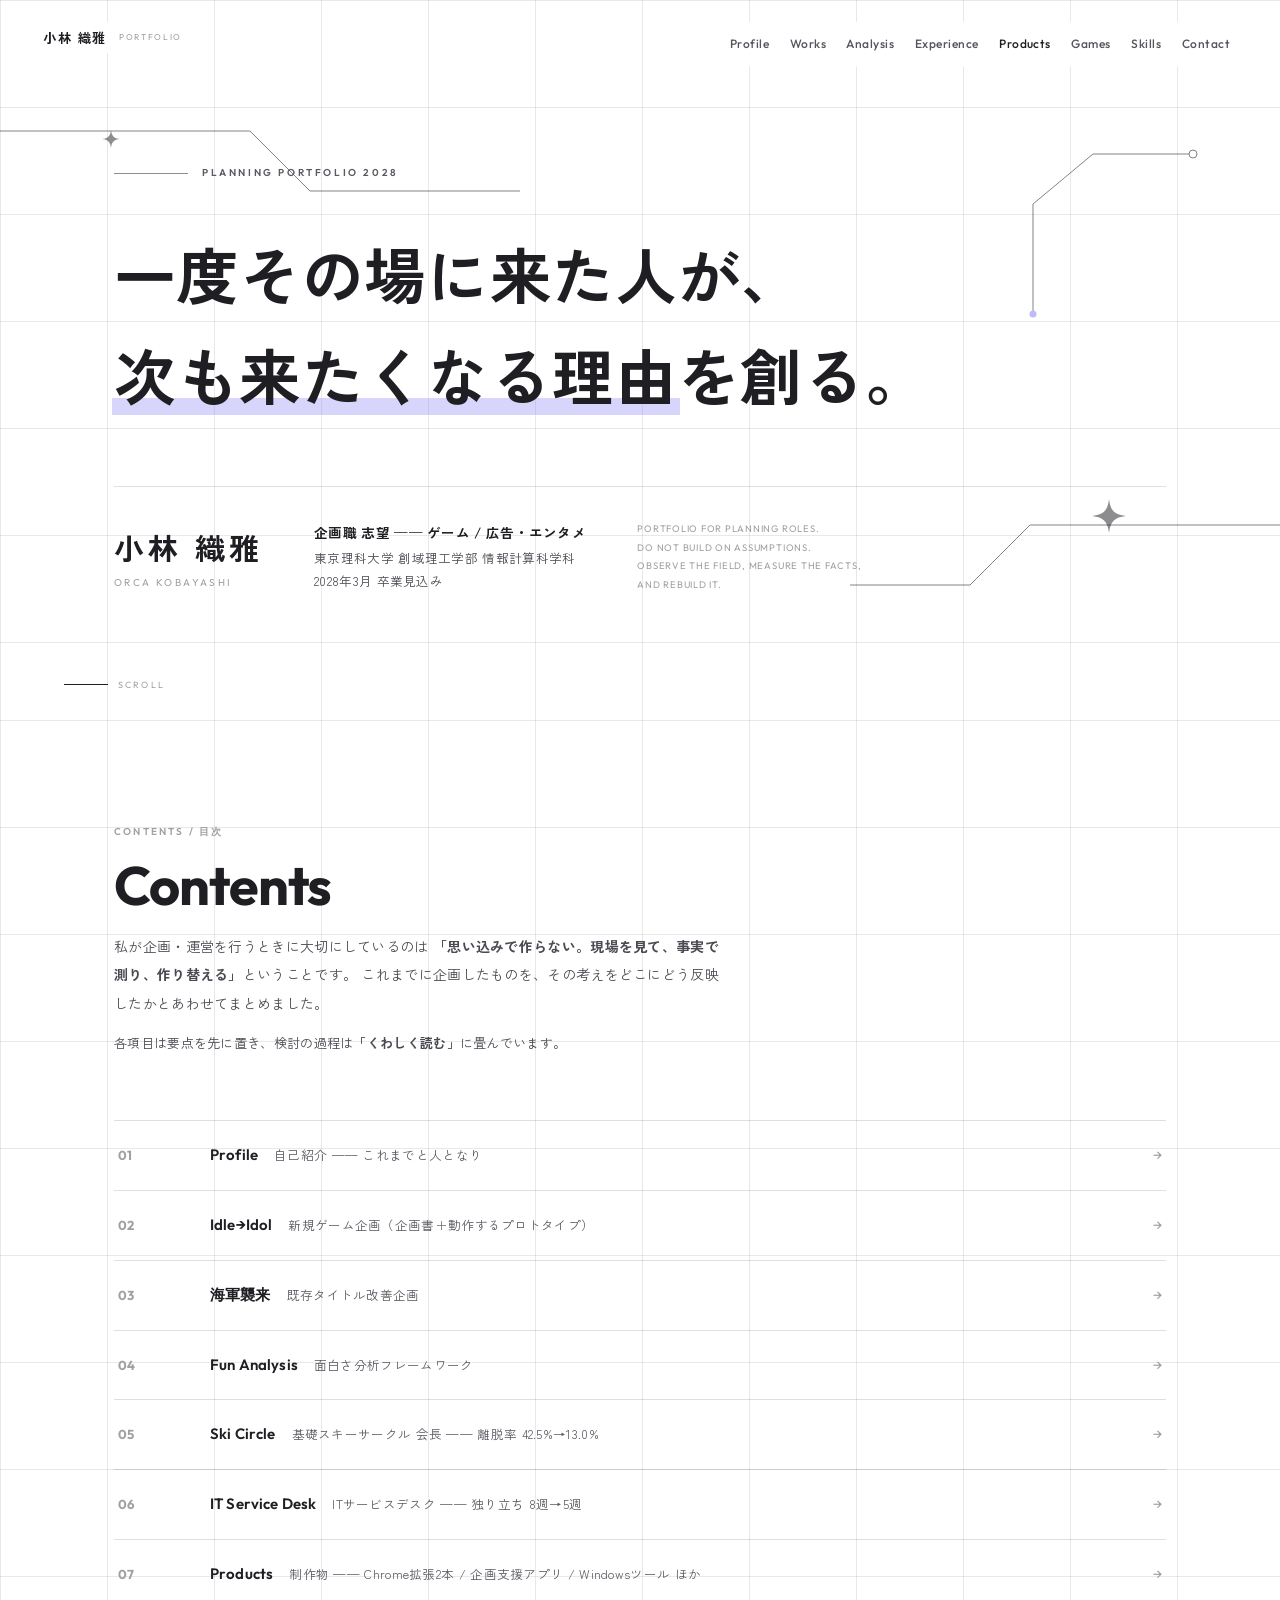
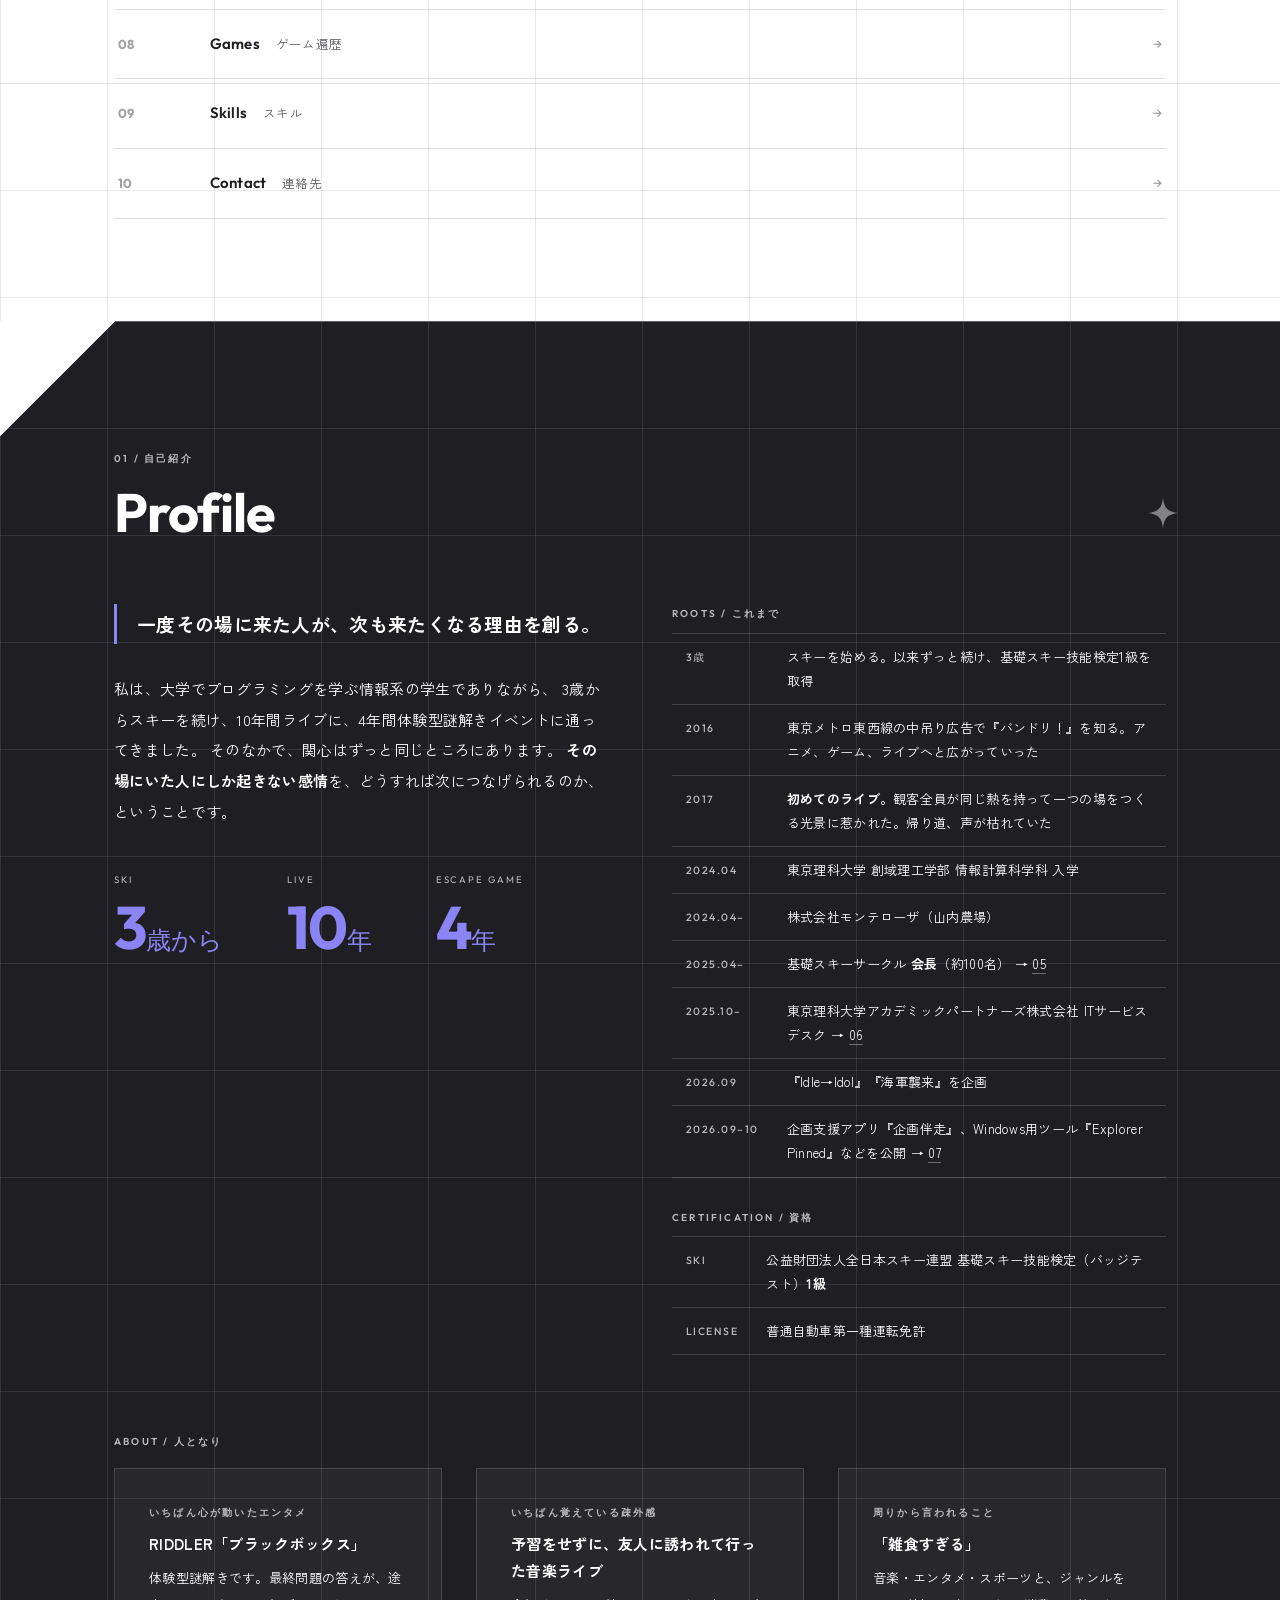
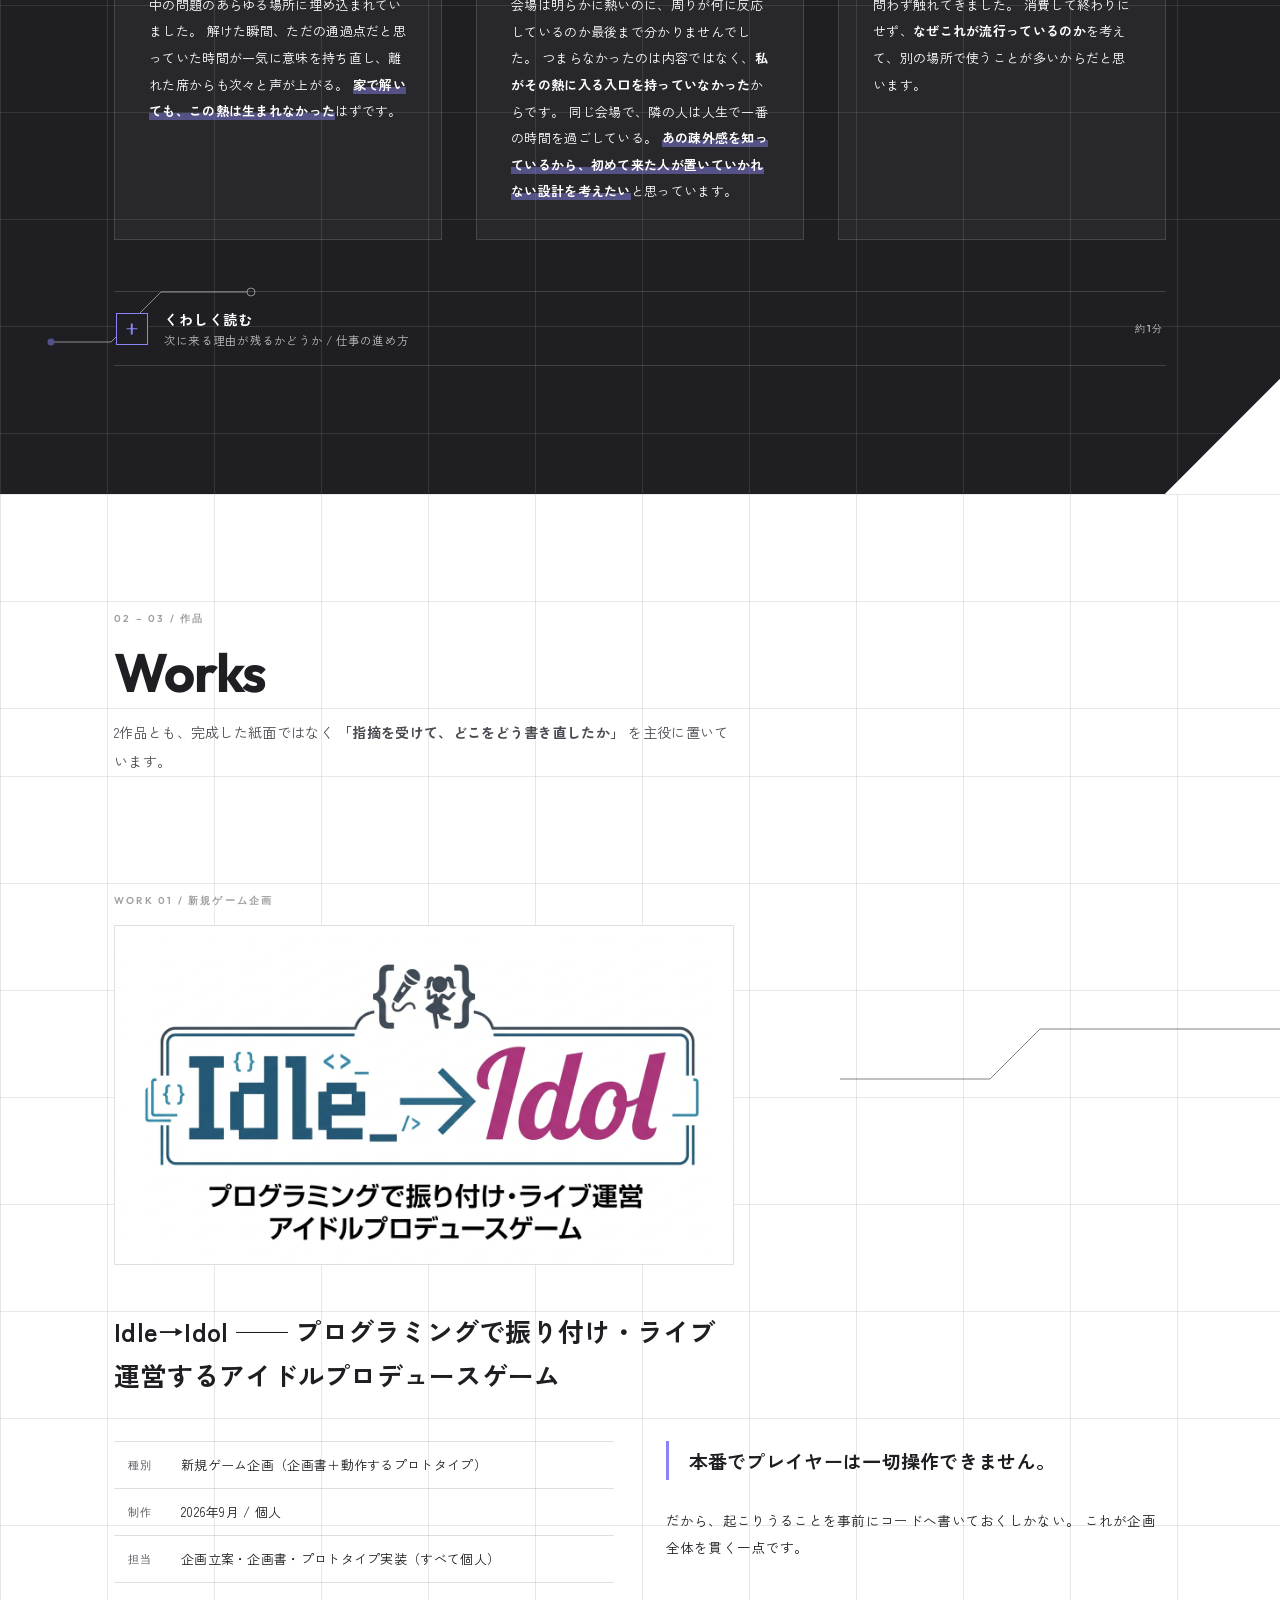
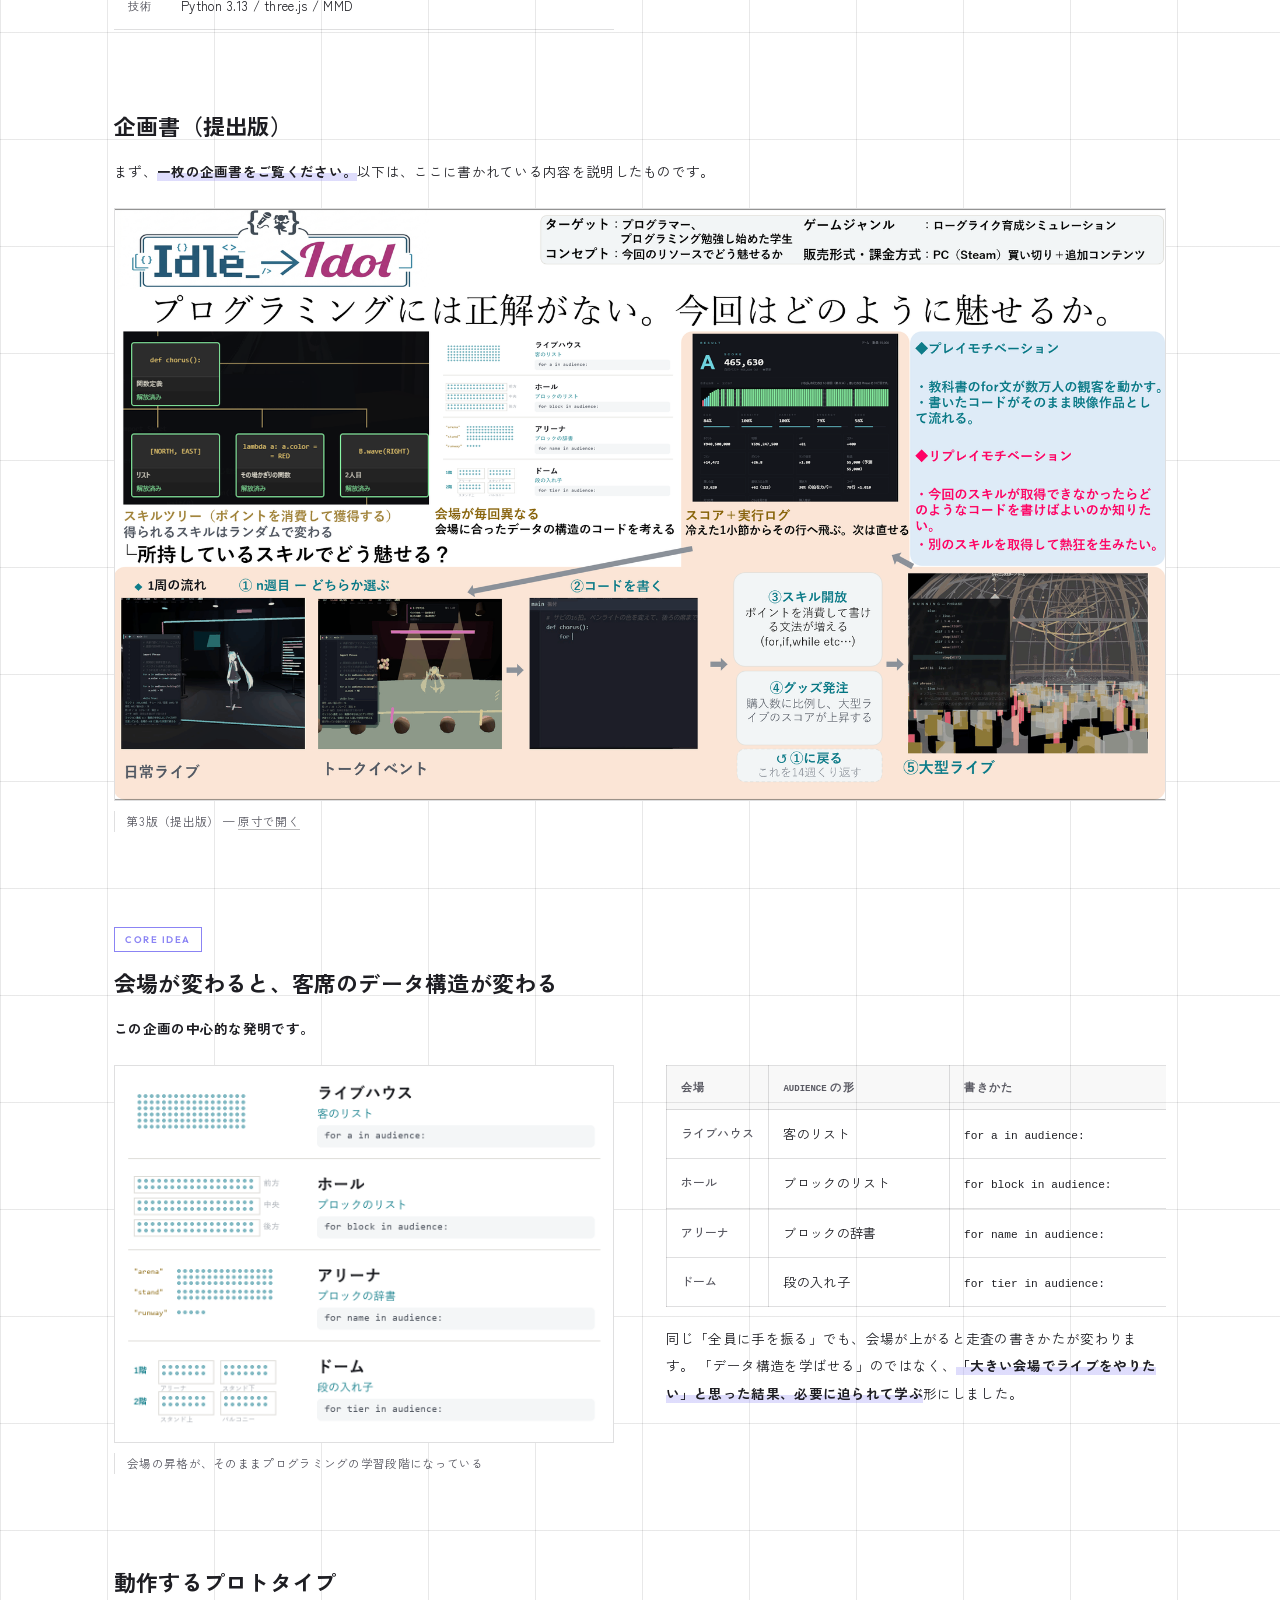
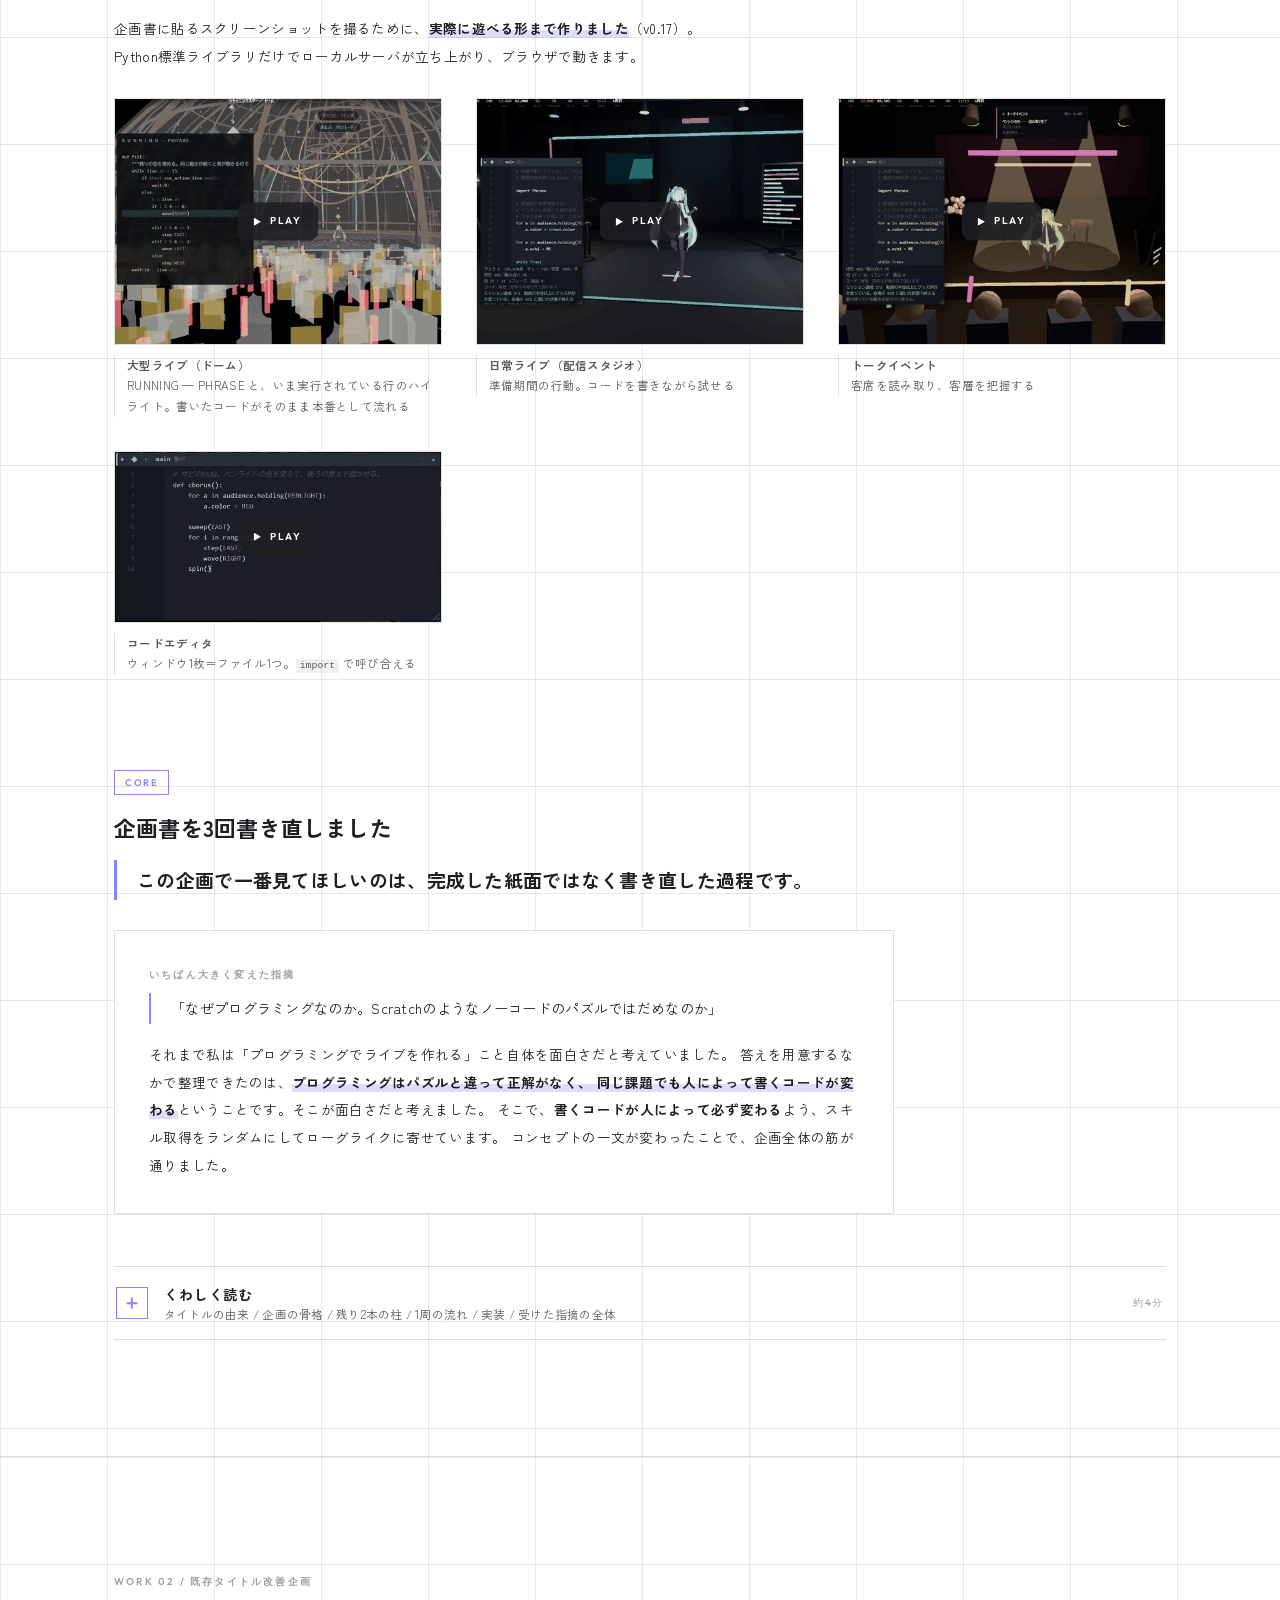
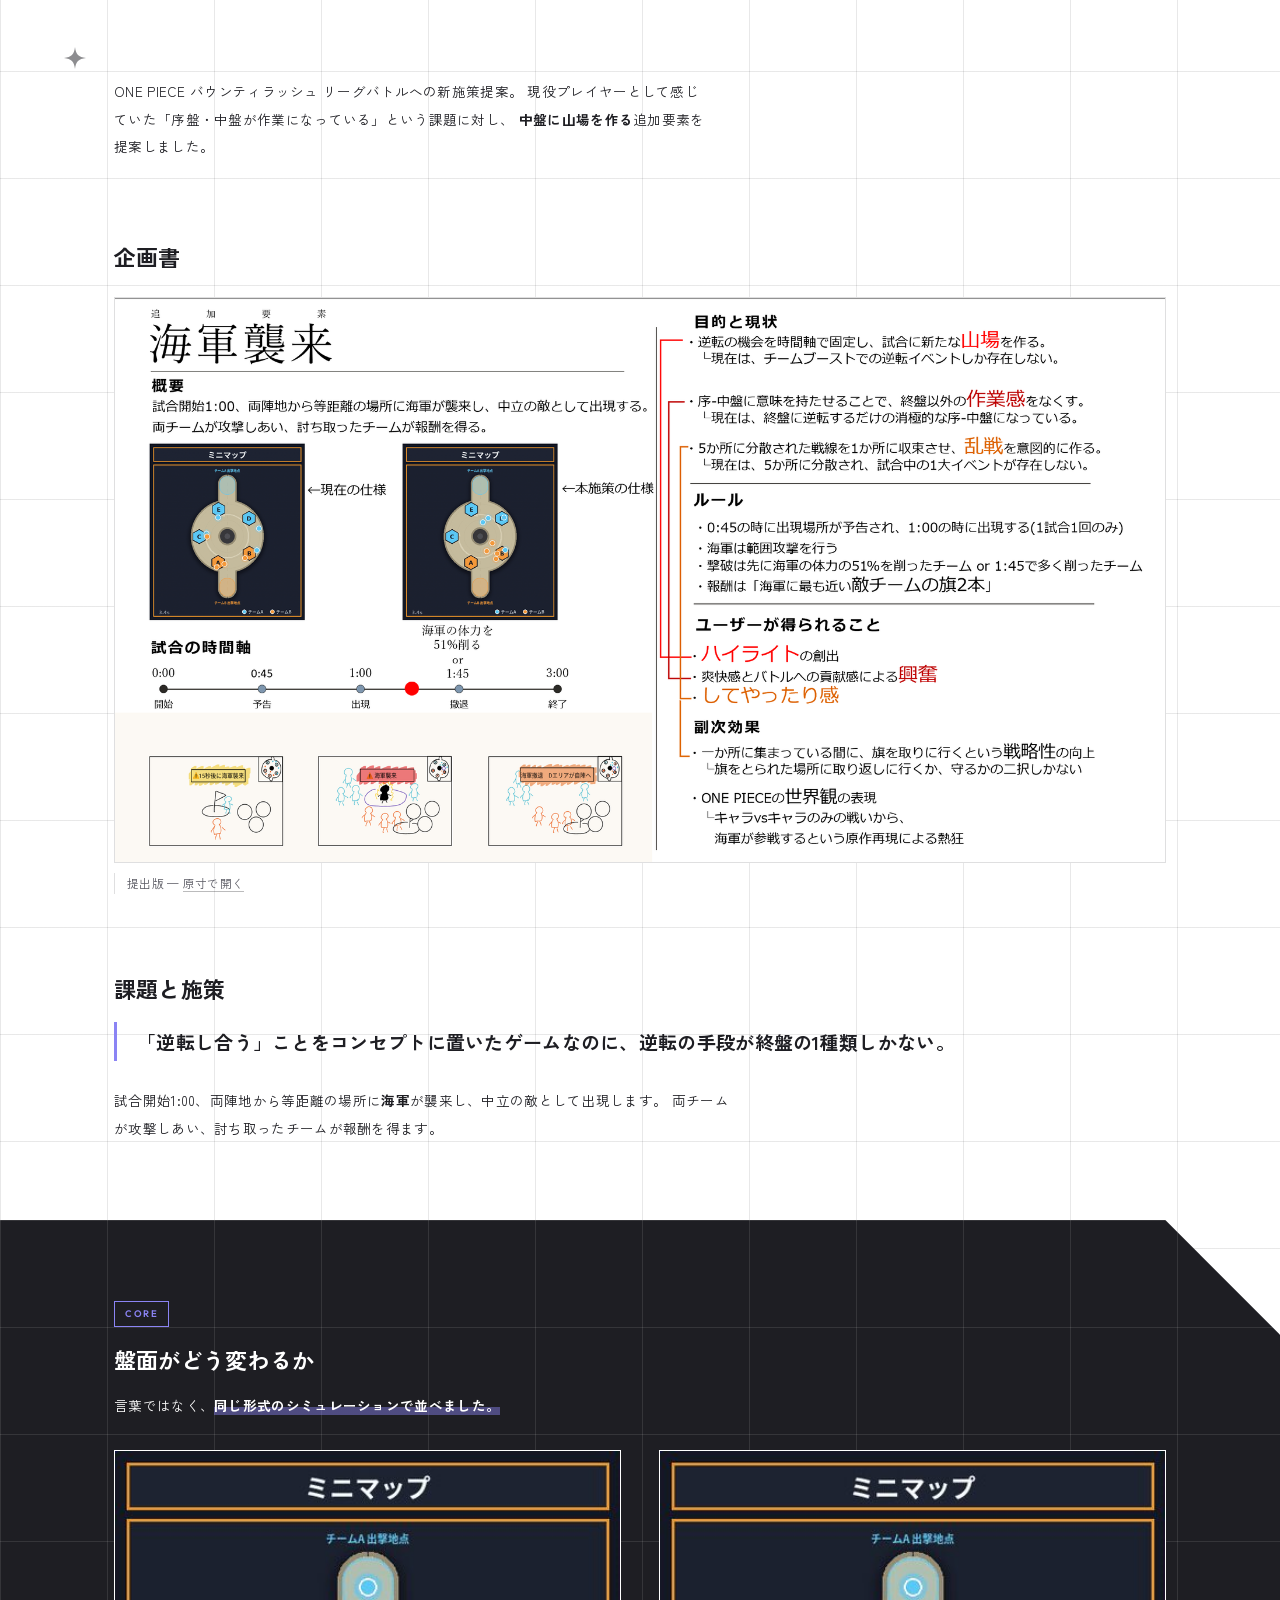
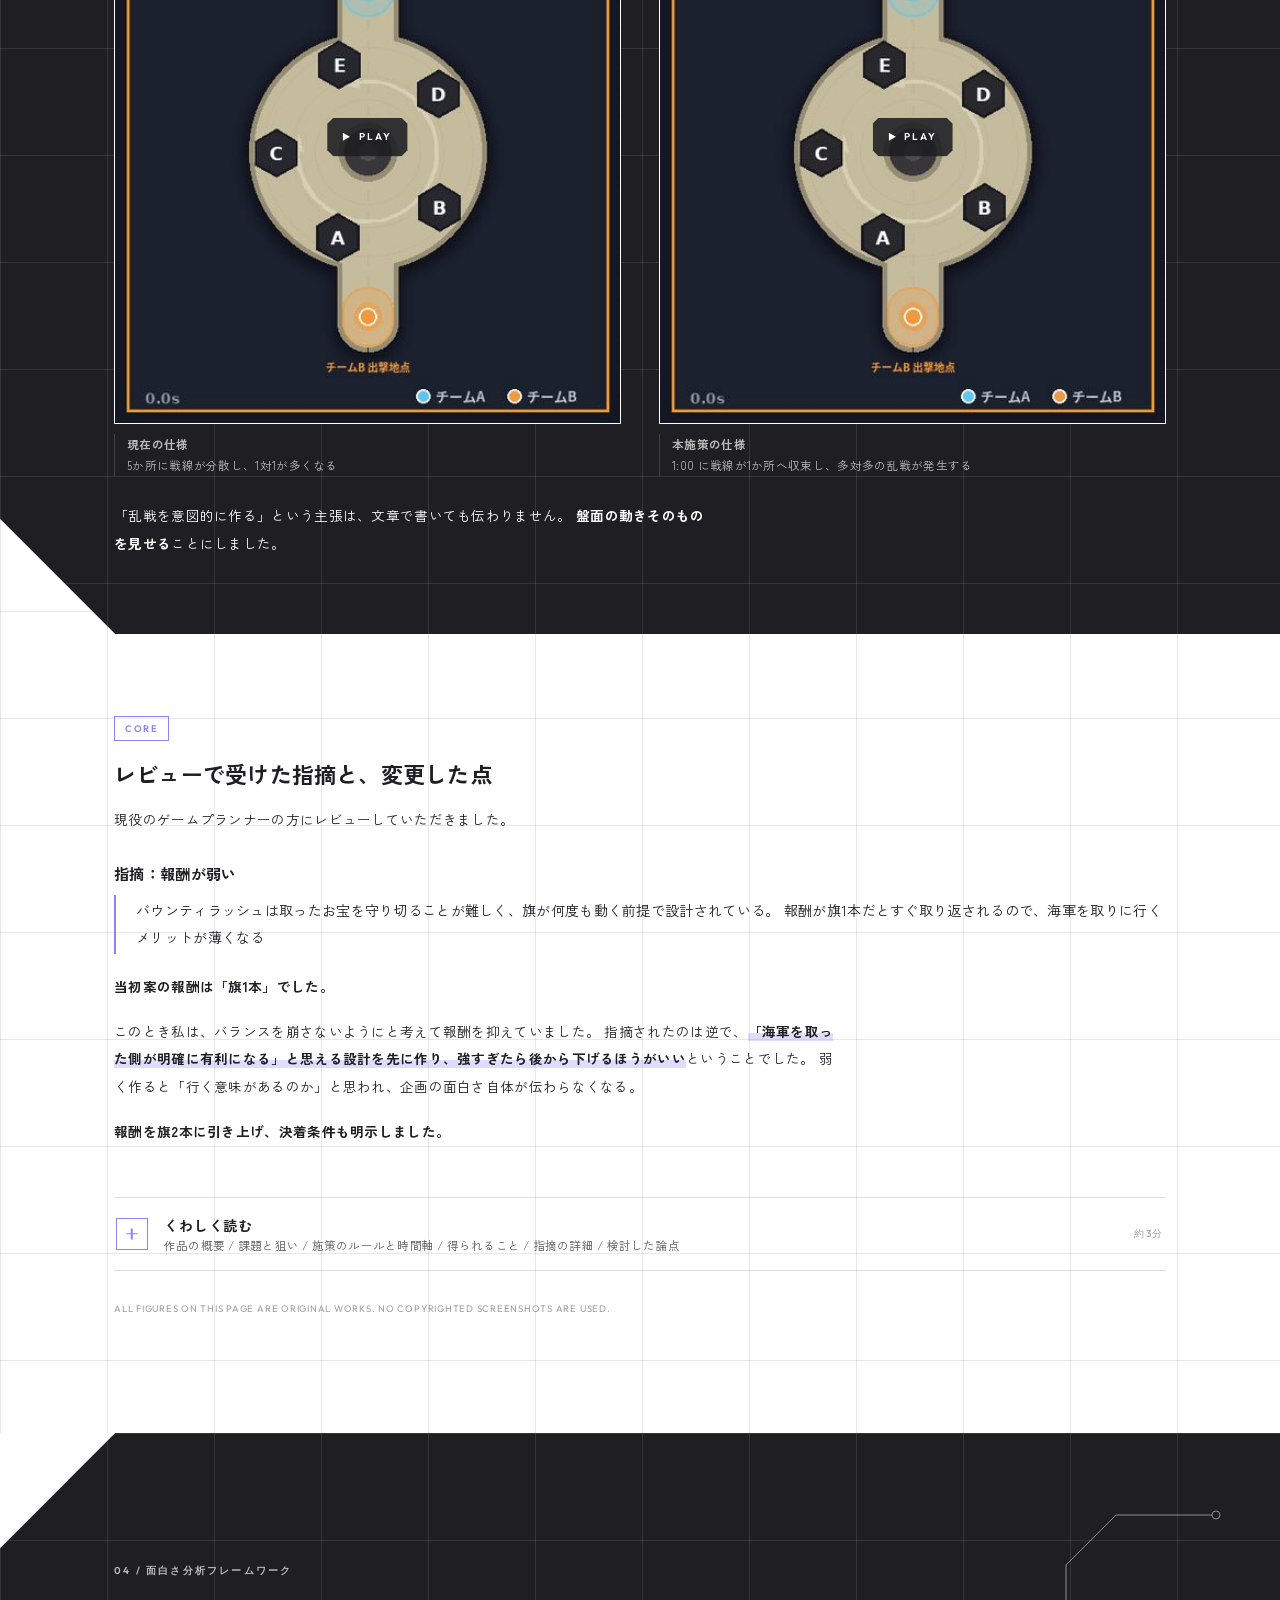
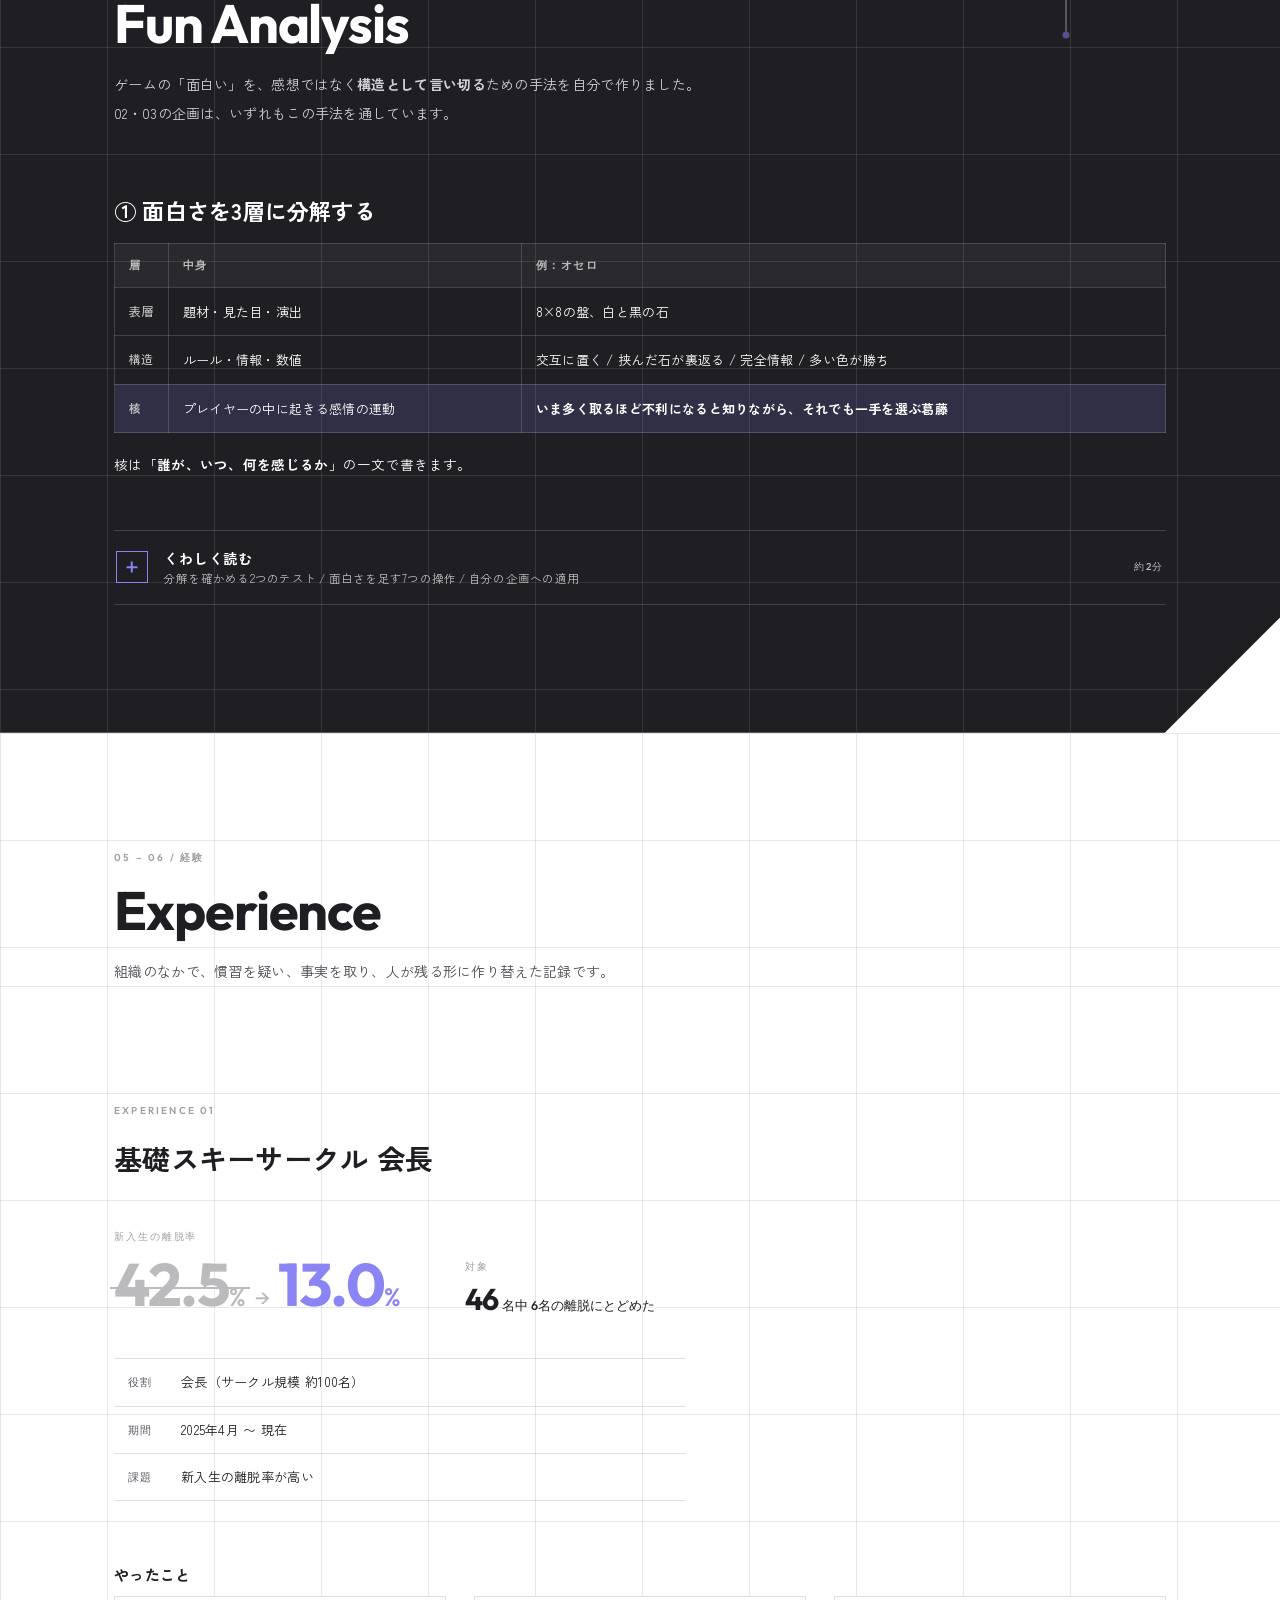
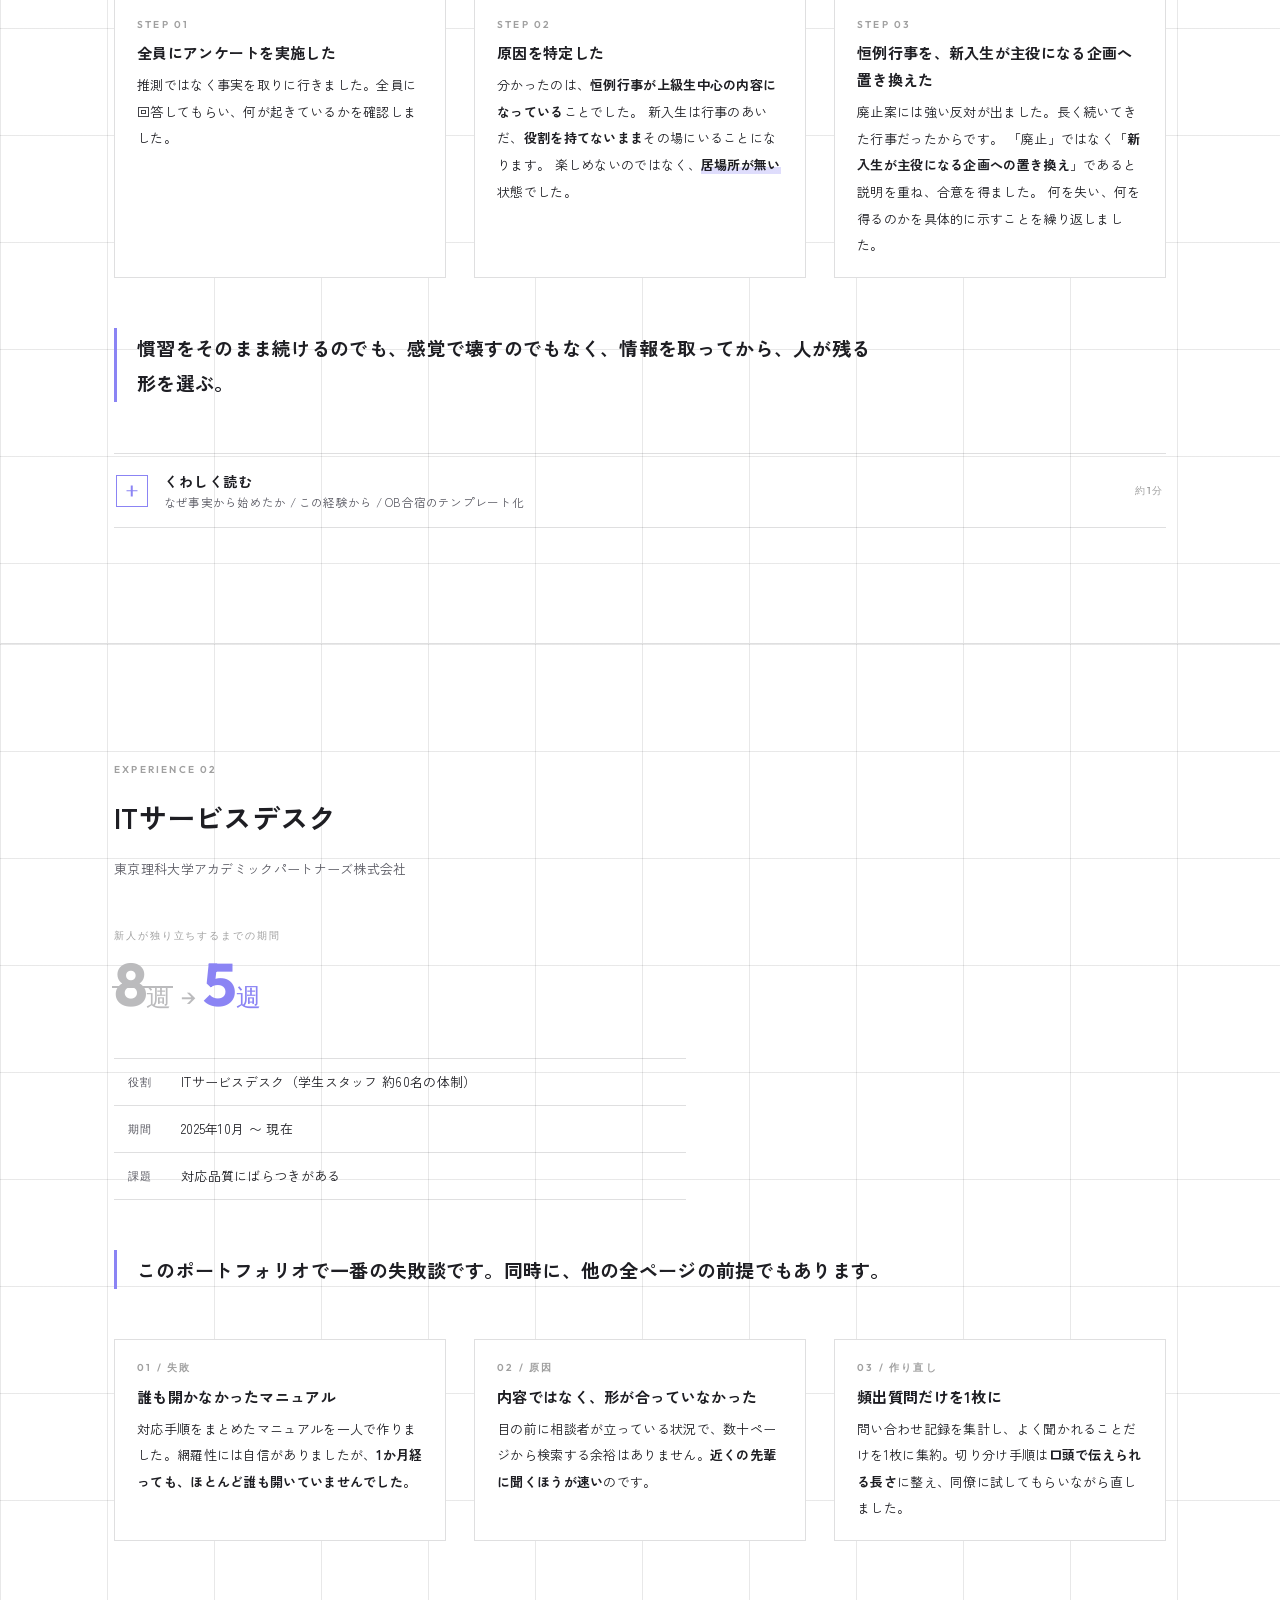
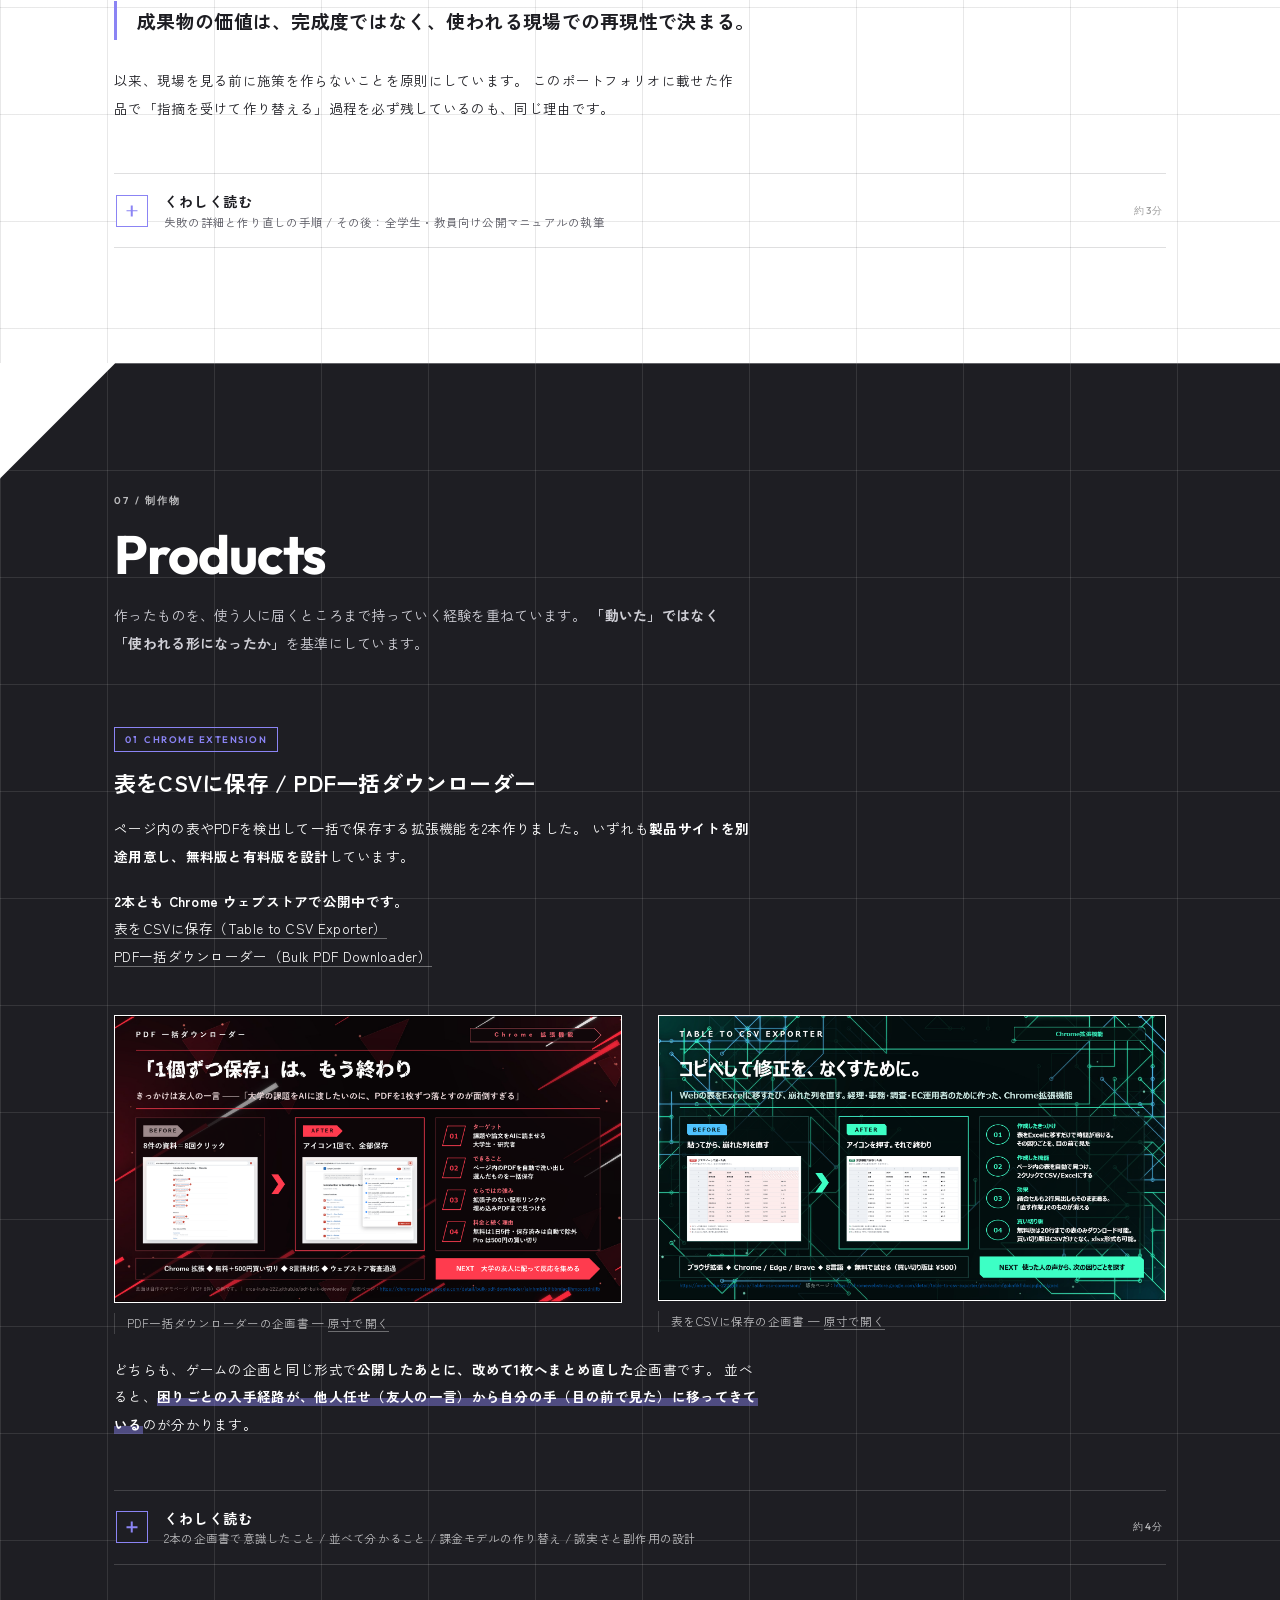
==== commit be230a03: "ライブ歴を10年に更新し、2026年9〜10月に公開した制作物4本を追加 - 自己紹介: ライブを8年→10年（2016年〜）に。年表に制作物の公開を追加 - 制作物: 企画伴走 / Explorer" ====
--- a/index.html
+++ b/index.html
@@ -138,7 +138,7 @@
       <a class="idx-row" href="#analysis"><span class="no">04</span><span class="tt"><b>Fun Analysis</b><span>面白さ分析フレームワーク</span></span><span class="ar">&rarr;</span></a>
       <a class="idx-row" href="#exp-ski"><span class="no">05</span><span class="tt"><b>Ski Circle</b><span>基礎スキーサークル 会長 ── 離脱率 42.5%→13.0%</span></span><span class="ar">&rarr;</span></a>
       <a class="idx-row" href="#exp-desk"><span class="no">06</span><span class="tt"><b>IT Service Desk</b><span>ITサービスデスク ── 独り立ち 8週→5週</span></span><span class="ar">&rarr;</span></a>
-      <a class="idx-row" href="#products"><span class="no">07</span><span class="tt"><b>Products</b><span>制作物 ── Chrome拡張2本 / Androidアプリ2本 / 株シグナル</span></span><span class="ar">&rarr;</span></a>
+      <a class="idx-row" href="#products"><span class="no">07</span><span class="tt"><b>Products</b><span>制作物 ── Chrome拡張2本 / 企画支援アプリ / Windowsツール ほか</span></span><span class="ar">&rarr;</span></a>
       <a class="idx-row" href="#games"><span class="no">08</span><span class="tt"><b>Games</b><span>ゲーム遍歴</span></span><span class="ar">&rarr;</span></a>
       <a class="idx-row" href="#skills"><span class="no">09</span><span class="tt"><b>Skills</b><span>スキル</span></span><span class="ar">&rarr;</span></a>
       <a class="idx-row" href="#contact"><span class="no">10</span><span class="tt"><b>Contact</b><span>連絡先</span></span><span class="ar">&rarr;</span></a>
@@ -171,13 +171,13 @@
         </p>
         <p>
           私は、大学でプログラミングを学ぶ情報系の学生でありながら、
-          3歳からスキーを続け、8年間ライブに、4年間体験型謎解きイベントに通ってきました。
+          3歳からスキーを続け、10年間ライブに、4年間体験型謎解きイベントに通ってきました。
           そのなかで、関心はずっと同じところにあります。
           <strong>その場にいた人にしか起きない感情</strong>を、どうすれば次につなげられるのか、ということです。
         </p>
         <div class="stats" style="margin-top:clamp(26px,4vw,42px)">
           <div class="stat"><div class="lab">Ski</div><div class="val"><span class="to">3<small>歳から</small></span></div></div>
-          <div class="stat"><div class="lab">Live</div><div class="val"><span class="to">8<small>年</small></span></div></div>
+          <div class="stat"><div class="lab">Live</div><div class="val"><span class="to">10<small>年</small></span></div></div>
           <div class="stat"><div class="lab">Escape Game</div><div class="val"><span class="to">4<small>年</small></span></div></div>
         </div>
       </div>
@@ -193,6 +193,7 @@
           <tr><th>2025.04&ndash;</th><td>基礎スキーサークル <strong>会長</strong>（約100名） → <a href="#exp-ski" style="border-bottom:1px solid rgba(255,255,255,.35)">05</a></td></tr>
           <tr><th>2025.10&ndash;</th><td>東京理科大学アカデミックパートナーズ株式会社 ITサービスデスク → <a href="#exp-desk" style="border-bottom:1px solid rgba(255,255,255,.35)">06</a></td></tr>
           <tr><th>2026.09</th><td>『Idle&rarr;Idol』『海軍襲来』を企画</td></tr>
+          <tr><th>2026.09&ndash;10</th><td>企画支援アプリ『企画伴走』、Windows用ツール『Explorer Pinned』などを公開 → <a href="#products" style="border-bottom:1px solid rgba(255,255,255,.35)">07</a></td></tr>
         </table>
 
         <p class="h-jp" style="margin:30px 0 8px">Certification / 資格</p>
@@ -1436,6 +1437,118 @@
     </div>
       </div>
     </details>
+
+    <!-- 05-08 2026.09-10 -->
+    <div class="rv" style="margin-top:clamp(50px,7vw,96px)">
+      <h3 class="t">その後に作ったもの（2026年9〜10月）</h3>
+      <p style="font-size:13.5px;max-width:48em">
+        4本とも GitHub で公開しています。
+      </p>
+      <div style="display:grid;grid-template-columns:repeat(auto-fit,minmax(min(100%,400px),1fr));gap:clamp(24px,4vw,46px);margin-top:24px">
+        <div>
+          <p class="tag v" style="margin-bottom:10px">05 &nbsp;Web App</p>
+          <h4 class="t">企画伴走</h4>
+          <p style="font-size:13px">
+            <strong>企画の立案から企画書・発表までを、5つの段階とゲートで進めるアプリです。</strong>
+            次へ進む条件に、<a href="#analysis" style="border-bottom:1px solid rgba(255,255,255,.35)">04</a> の引き算テスト・一般化テストを組み込みました。
+          </p>
+          <p class="micro" style="margin:0"><a href="https://github.com/ORCA-IRUKA-222/plan_support_app" target="_blank" rel="noopener" style="border-bottom:1px solid rgba(255,255,255,.35)">GitHub &rarr;</a></p>
+        </div>
+        <div>
+          <p class="tag v" style="margin-bottom:10px">06 &nbsp;Windows</p>
+          <h4 class="t">Explorer Pinned</h4>
+          <p style="font-size:13px">
+            <strong>エクスプローラーで、よく使うファイルをフォルダーの一番上にピン止めできるツールです。</strong>
+            どの並べ替えでも、ファイルを開く・保存する画面でも一番上に出ます。
+          </p>
+          <p class="micro" style="margin:0"><a href="https://github.com/ORCA-IRUKA-222/explorer-pinned" target="_blank" rel="noopener" style="border-bottom:1px solid rgba(255,255,255,.35)">GitHub &rarr;</a></p>
+        </div>
+        <div>
+          <p class="tag v" style="margin-bottom:10px">07 &nbsp;Desktop</p>
+          <h4 class="t">Claude Pet</h4>
+          <p style="font-size:13px">
+            <strong>Claude Code（AIにコードを書かせるツール）が「作業中・入力待ち・完了・エラー」のどれなのかを、デスクトップのペットの動きで知らせるアプリです。</strong>
+          </p>
+          <p class="micro" style="margin:0"><a href="https://github.com/ORCA-IRUKA-222/claude_pet" target="_blank" rel="noopener" style="border-bottom:1px solid rgba(255,255,255,.35)">GitHub &rarr;</a></p>
+        </div>
+        <div>
+          <p class="tag v" style="margin-bottom:10px">08 &nbsp;Dictionary</p>
+          <h4 class="t">声優名 IME 辞書</h4>
+          <p style="font-size:13px">
+            <strong>声優 約3,900人の名前を、読みを打つだけで正しい表記に変換できるユーザー辞書です。</strong>
+            主要な5つの日本語入力に対応しています。
+          </p>
+          <p class="micro" style="margin:0"><a href="https://github.com/ORCA-IRUKA-222/seiyu_ime_dictionary" target="_blank" rel="noopener" style="border-bottom:1px solid rgba(255,255,255,.35)">GitHub &rarr;</a></p>
+        </div>
+      </div>
+    </div>
+
+    <details class="more">
+      <summary><span class="ic" aria-hidden="true"></span><span class="lbl"><b><span class="o">くわしく読む</span><span class="c">閉じる</span></b><span class="sub">企画伴走のゲート設計 / 普段の表示を壊さない / 他の機能を分解して移す / 入力の段階で表記ゆれをなくす</span></span><span class="min">約2分</span></summary>
+      <div class="more-body">
+    <div>
+      <h3 class="t">企画伴走 ── 「収束させる作業」を段階に分ける</h3>
+      <div style="display:grid;grid-template-columns:repeat(auto-fit,minmax(min(100%,320px),1fr));gap:clamp(24px,4vw,52px);align-items:start">
+        <div>
+          <p style="font-size:13.5px">
+            企画書づくりは書く作業ではなく、<strong>収束させる作業</strong>だと考えています。
+            段階ごとに次へ進んでいい条件を決めておくと、手戻りが減ります。
+            アプリは各ゲートを<strong>判定できる範囲で自動判定</strong>し、残りをチェックリストにします
+            （「種が30個以上あるか」「核が60字以内か」など）。
+          </p>
+          <p style="font-size:13.5px">
+            弱点をすべて潰すのではなく、<span class="mark">1つ残して「それでもやる理由」を書く欄</span>を設けました。
+            全部潰した企画書は安全ですが、面白くないからです。
+            <a href="#work-kaigun" style="border-bottom:1px solid rgba(255,255,255,.35)">03</a> で「詰めすぎて面白さが弱くなっていた」と気づいたことと、同じ向きの設計です。
+          </p>
+        </div>
+        <div class="tbl-scroll">
+          <table class="cmp">
+            <thead><tr><th>段階</th><th>次へ進む条件</th></tr></thead>
+            <tbody>
+              <tr><th>種を出す</th><td>人に話したくなる種が3つ以上</td></tr>
+              <tr><th>核を決める</th><td>一文で言えて、聞いた人が絵を想像できる</td></tr>
+              <tr class="hi"><th>骨格を検証</th><td><strong>引き算テストと一般化テストを通過</strong></td></tr>
+              <tr><th>書面化</th><td>冒頭30秒で「面白そう」と思わせられる</td></tr>
+            </tbody>
+          </table>
+        </div>
+      </div>
+    </div>
+
+    <div style="display:grid;grid-template-columns:repeat(auto-fit,minmax(min(100%,300px),1fr));gap:clamp(20px,3vw,40px);margin-top:clamp(36px,5vw,60px)">
+      <div class="card">
+        <h4 class="t">Explorer Pinned ── 普段の表示を壊さない</h4>
+        <ul style="font-size:13px;padding-left:1.2em;margin:0">
+          <li>エクスプローラー本体もファイルも<strong>書き換えません</strong>（名前も更新日時も変わらない）</li>
+          <li>ウィンドウの「ピン止め オン / オフ」で、<strong>いつでも普段の表示に戻せます</strong>。ピン止めは残ります</li>
+          <li>ダウンロードのように日付で分かれているフォルダーでは、ピン止めの下も「今日」「昨日」…のまま並べます</li>
+          <li>GitHub Actions 上で、<strong>本物のエクスプローラーを使って毎回テスト</strong>しています</li>
+        </ul>
+      </div>
+      <div class="card">
+        <h4 class="t">Claude Pet ── 他の機能を分解して移す</h4>
+        <p style="font-size:13px">
+          別のAIサービスにある「ペット」機能を、<strong>対応表で1項目ずつ分解してから</strong>作りました。
+          4つの状態、複数セッションの追跡、ミニ表示、ペットから質問を始める機能まで、
+          何がどれに当たるかを先に決めています。
+        </p>
+        <p style="font-size:13px;margin:0">
+          複数の作業が並んでいるときは、<span class="mark">いちばん急ぐものを吹き出しに出します</span>。
+        </p>
+      </div>
+      <div class="card">
+        <h4 class="t">声優名 IME 辞書 ── 入力の段階で表記ゆれをなくす</h4>
+        <ul style="font-size:13px;padding-left:1.2em;margin:0">
+          <li>「﨑」「髙」などの<strong>異体字もそのまま</strong>変換されます</li>
+          <li>同姓同名などで読みが複数見つかった約80人は、<strong>どの読みでも変換</strong>できます</li>
+          <li>Excel で開ける一覧も付け、<strong>辞書にない名前を見つける式</strong>まで載せました</li>
+          <li>収録する名前や読みを GitHub 上で直すと、GitHub Actions が辞書を作り直して新しい版を公開します</li>
+        </ul>
+      </div>
+    </div>
+      </div>
+    </details>
   </div>
 </section>
 
@@ -1519,8 +1632,11 @@
           <tr><th>Python</th><td>ゲームプロトタイプ、データ分析・バックテスト</td></tr>
           <tr><th>JavaScript</th><td>Chrome拡張（Manifest V3）</td></tr>
           <tr><th>Kotlin</th><td>Androidアプリ（Jetpack Compose / Room）</td></tr>
+          <tr><th>TypeScript</th><td>Webアプリ（PWA・端末間の同期）</td></tr>
+          <tr><th>C++</th><td>Windowsツール（エクスプローラーとファイル選択画面の拡張）</td></tr>
+          <tr><th>Electron</th><td>デスクトップアプリ</td></tr>
           <tr><th>PowerPoint</th><td>企画書</td></tr>
-          <tr><th>Git / GitHub</th><td>バージョン管理、GitHub Actions によるビルド</td></tr>
+          <tr><th>Git / GitHub</th><td>バージョン管理、GitHub Actions によるビルド・テスト・リリース</td></tr>
           <tr><th>three.js / MMD</th><td>3D表示（→ <a href="#work-idle" style="border-bottom:1px solid rgba(30,30,35,.3)">02</a>）</td></tr>
         </table>
       </div>
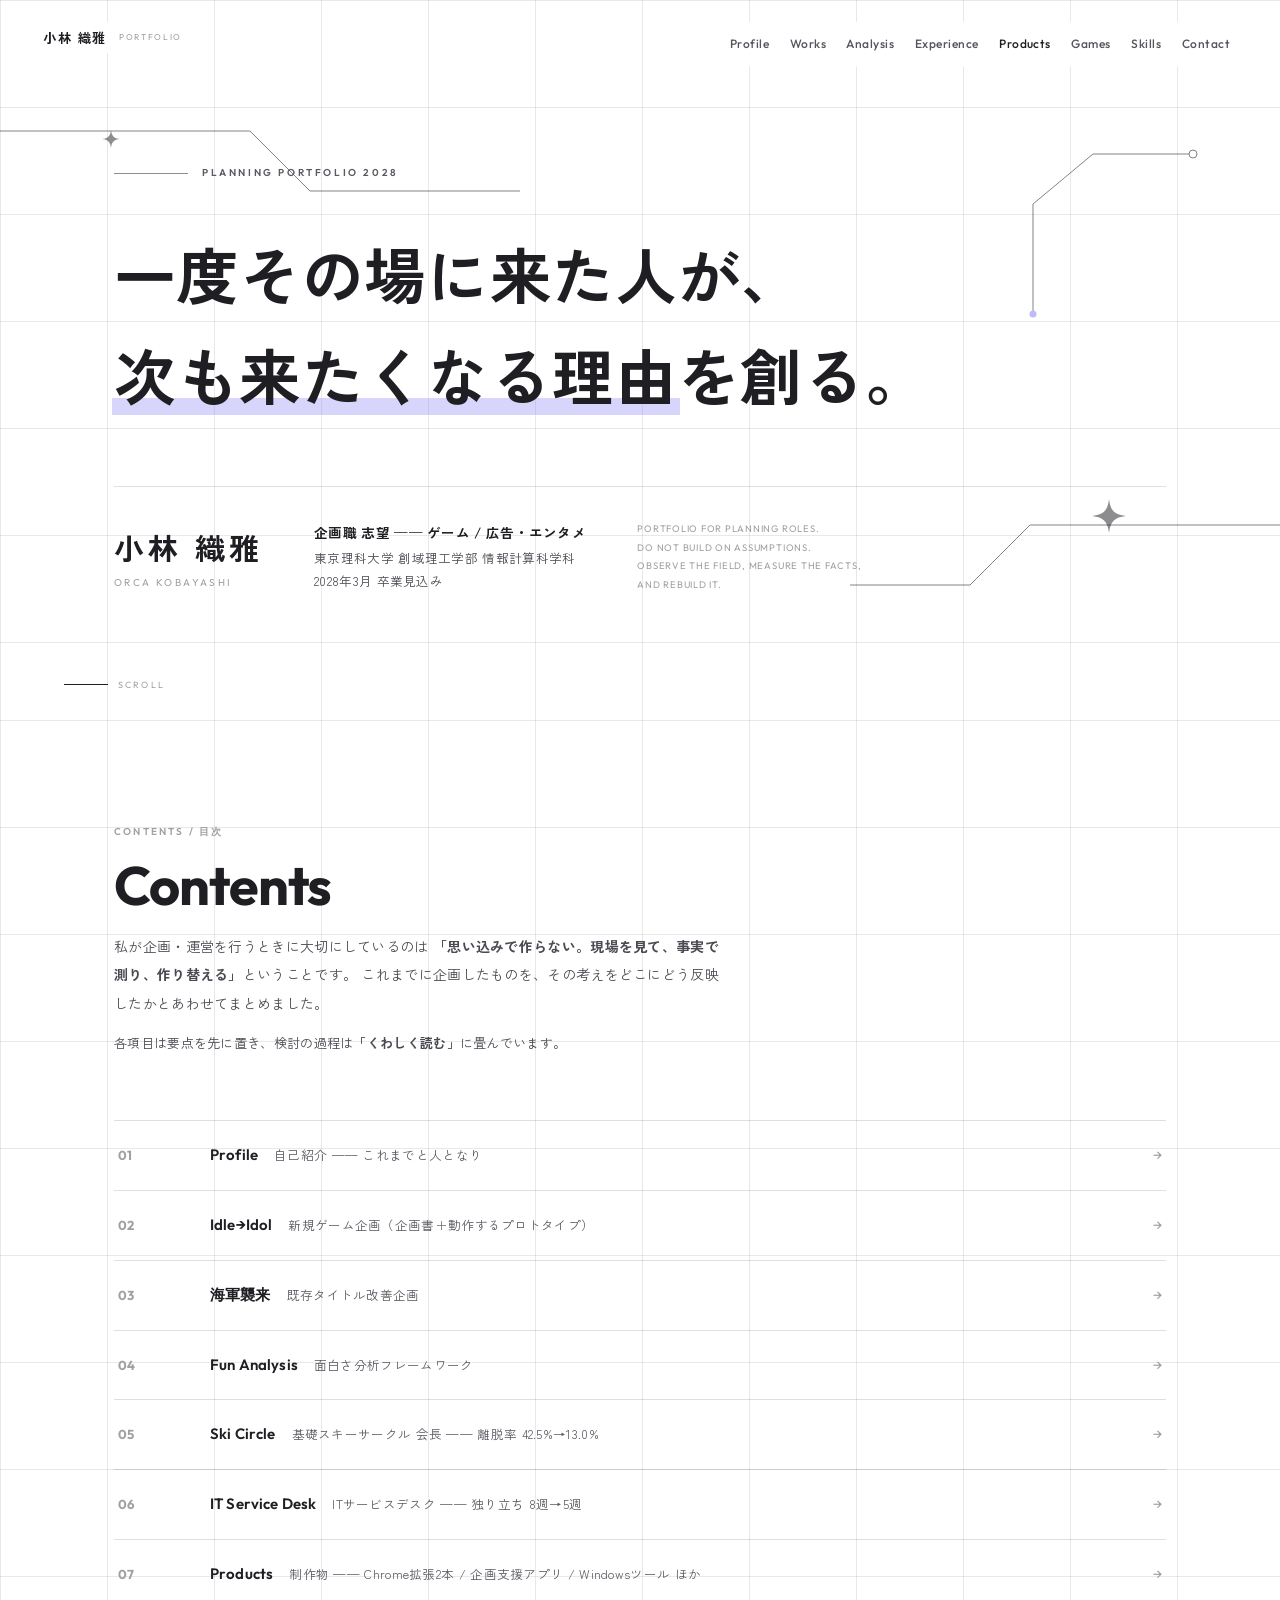
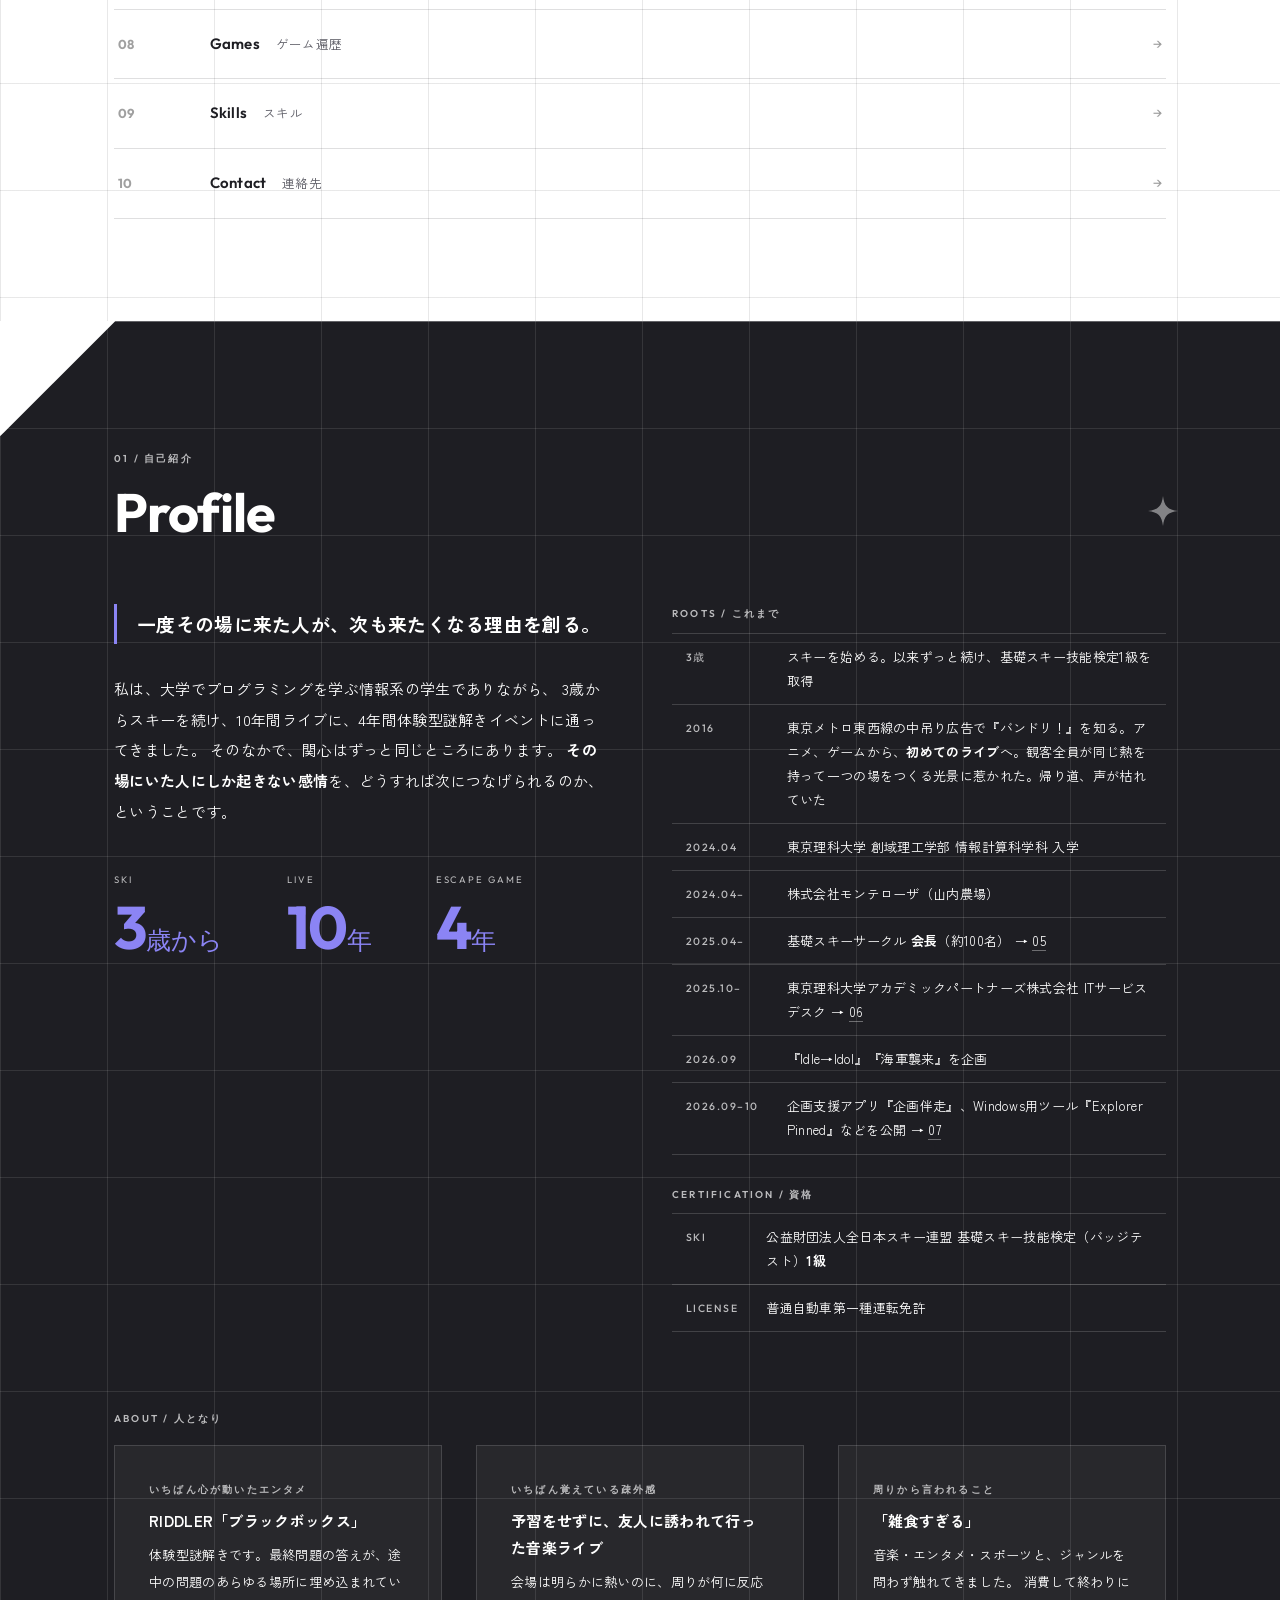
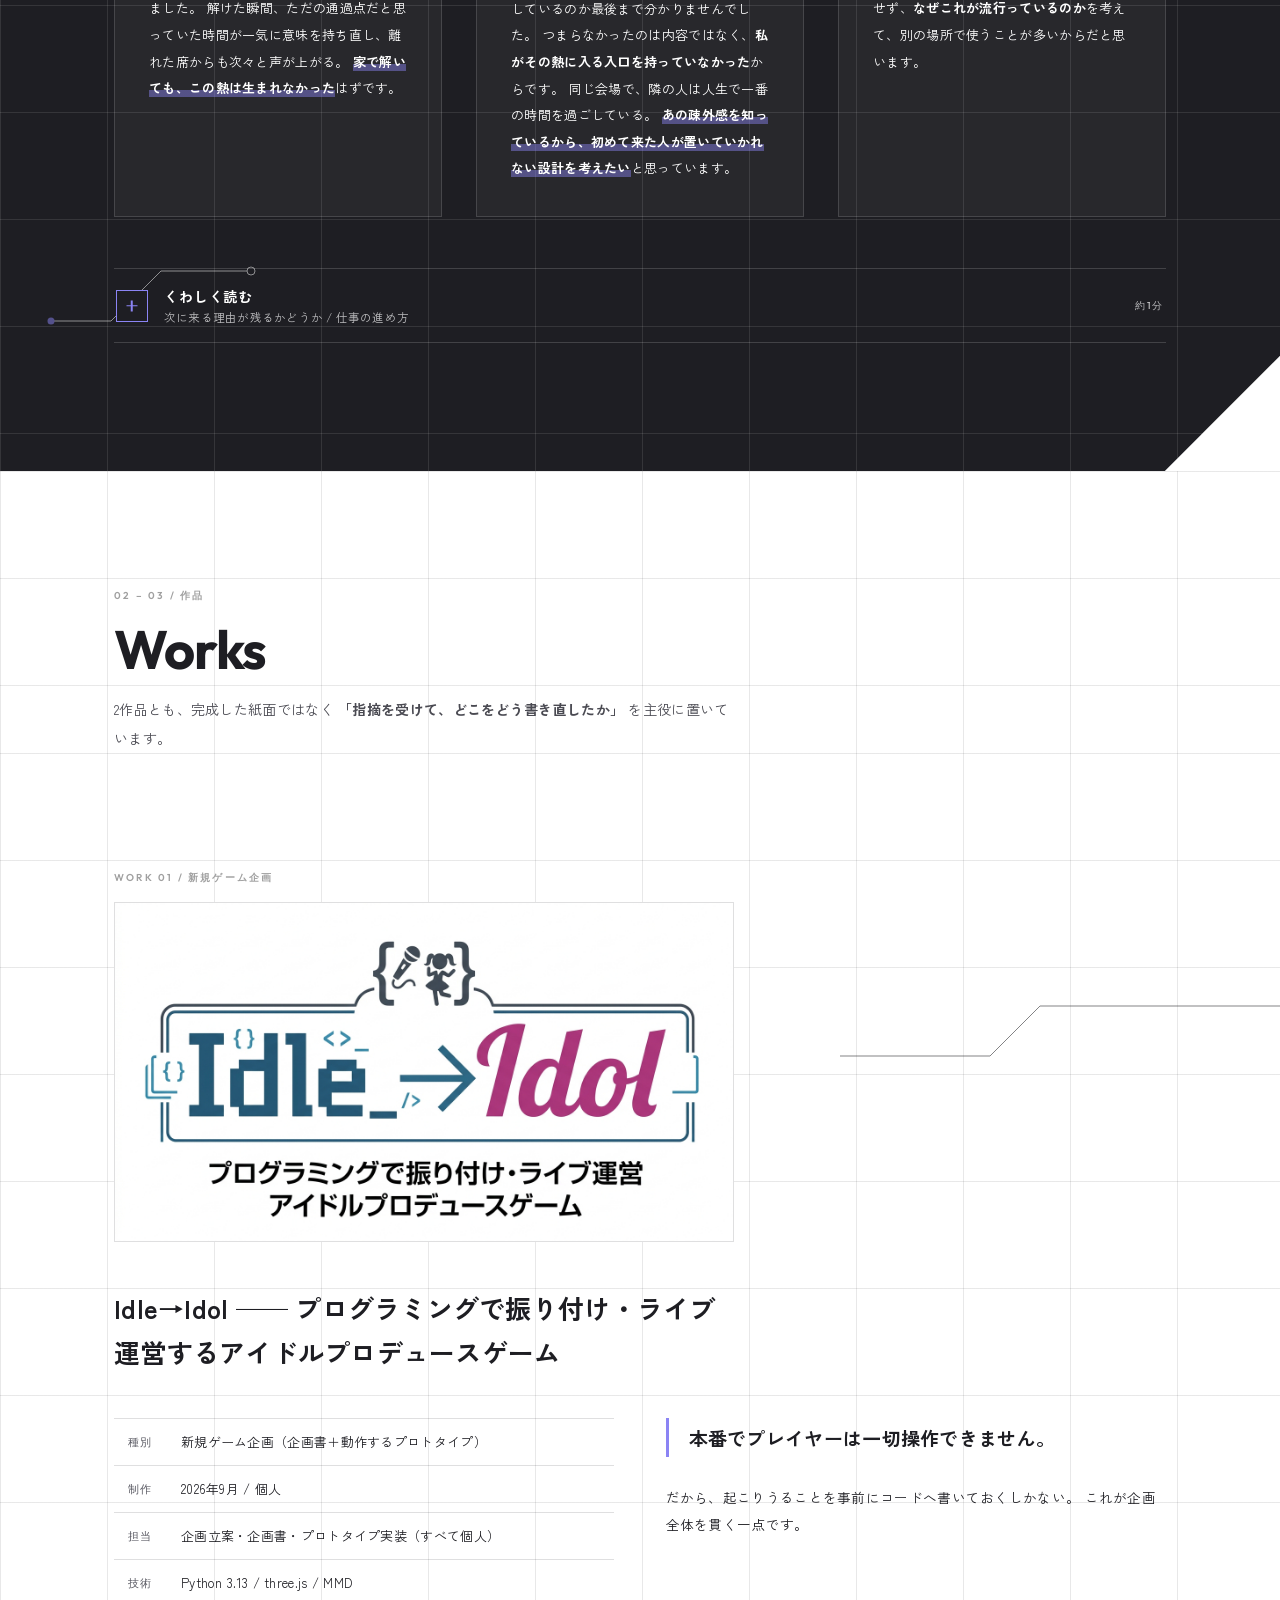
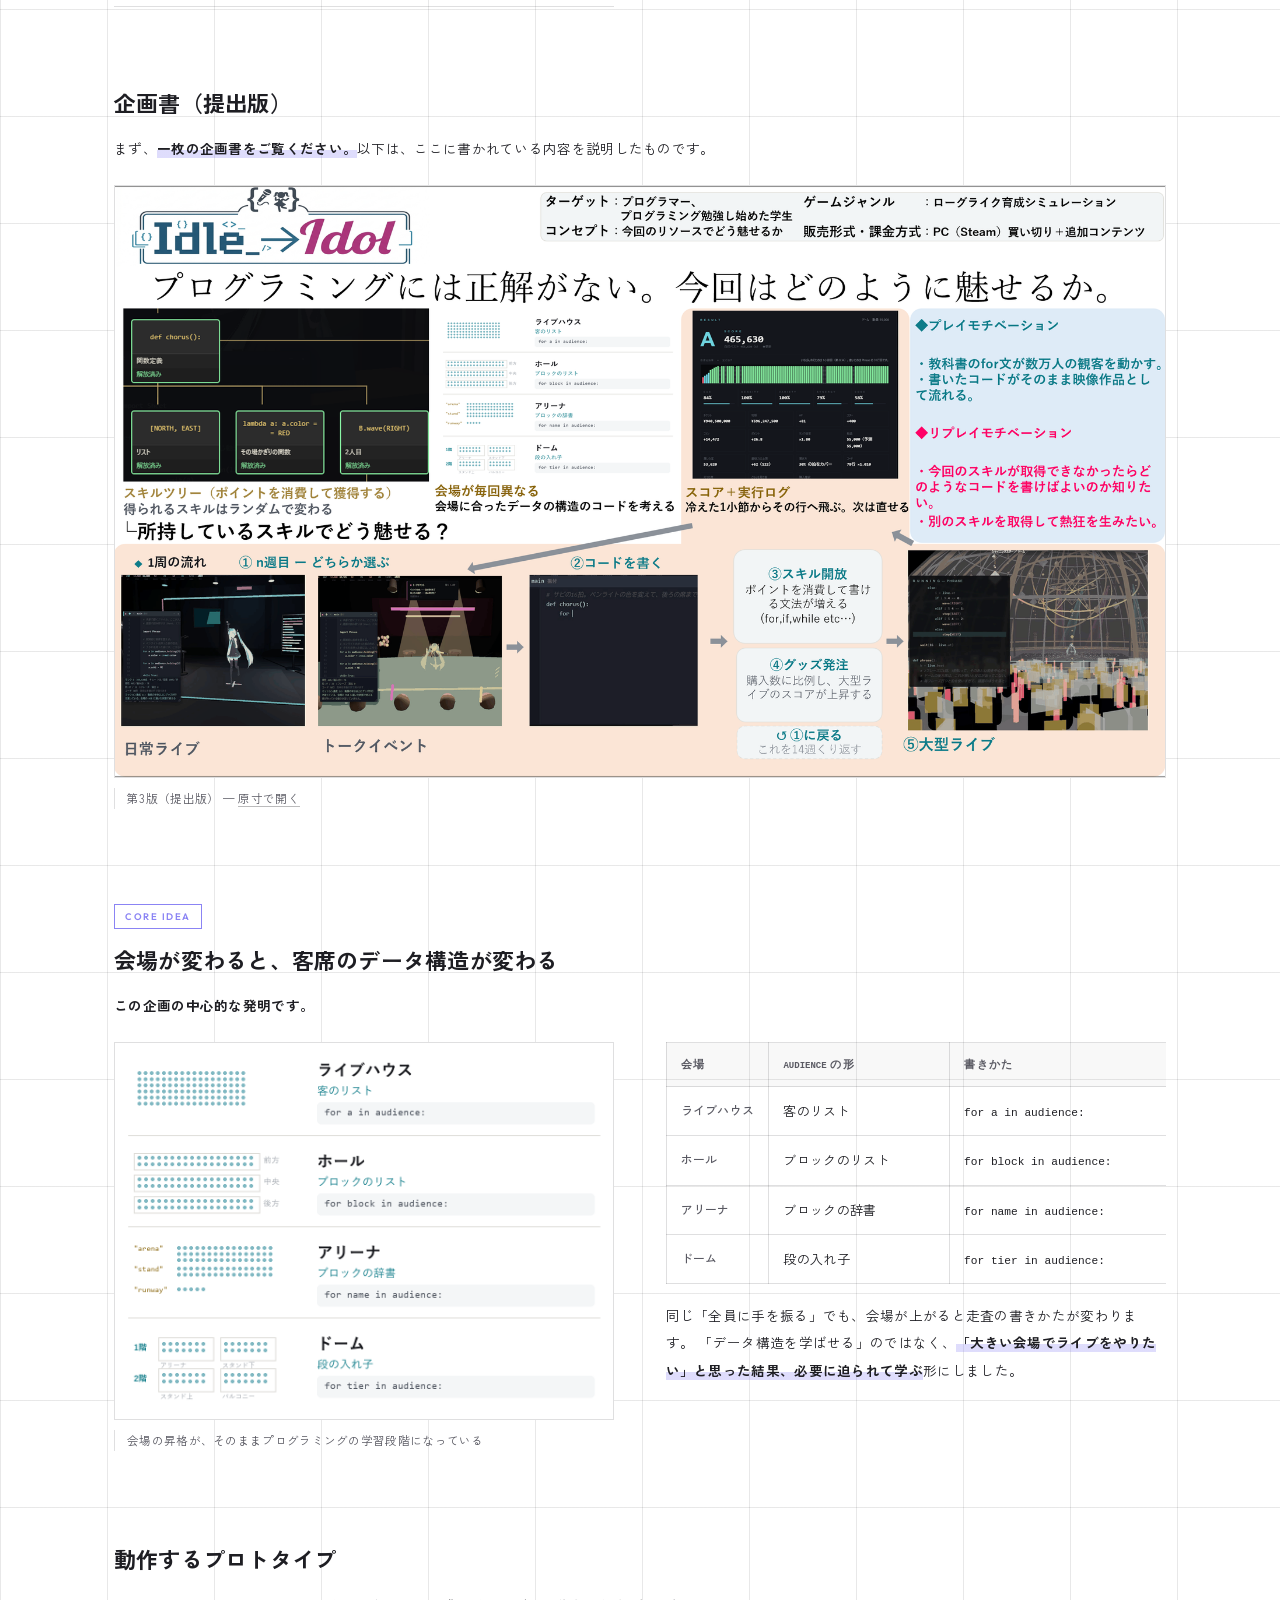
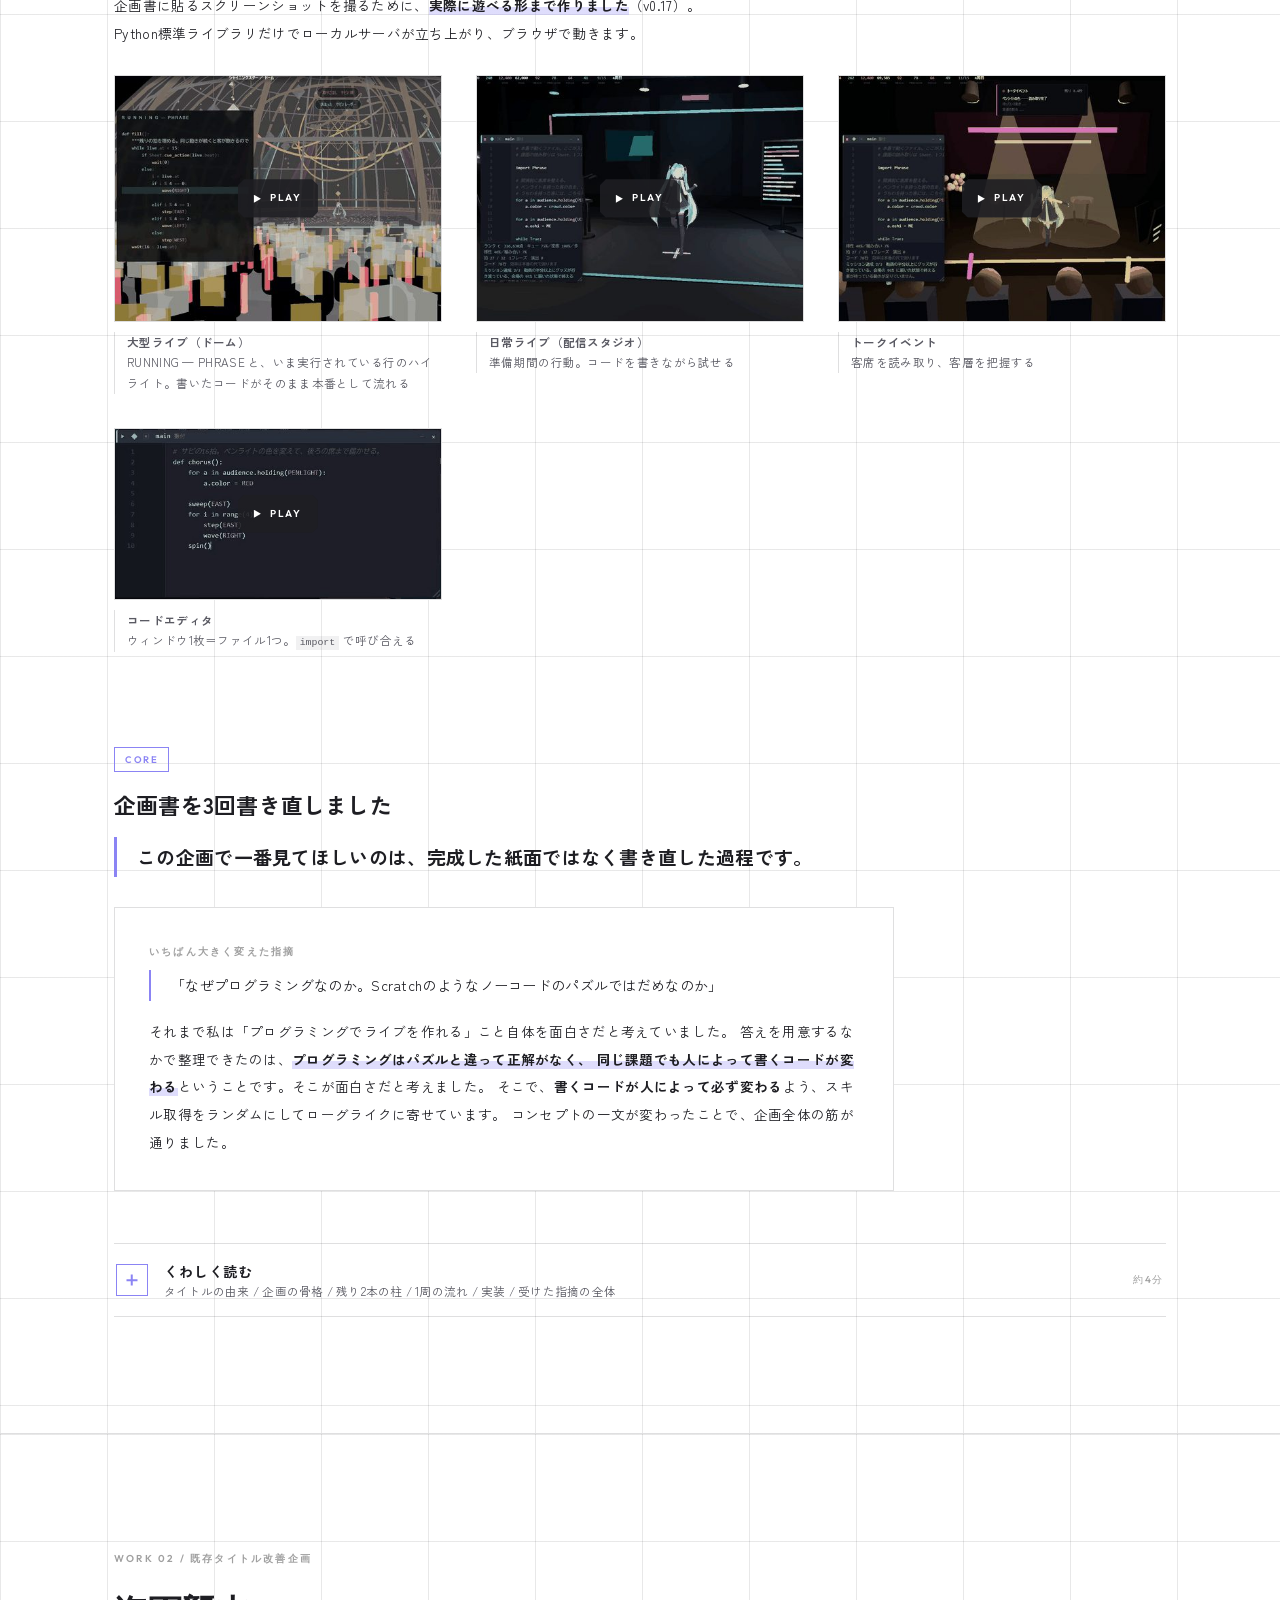
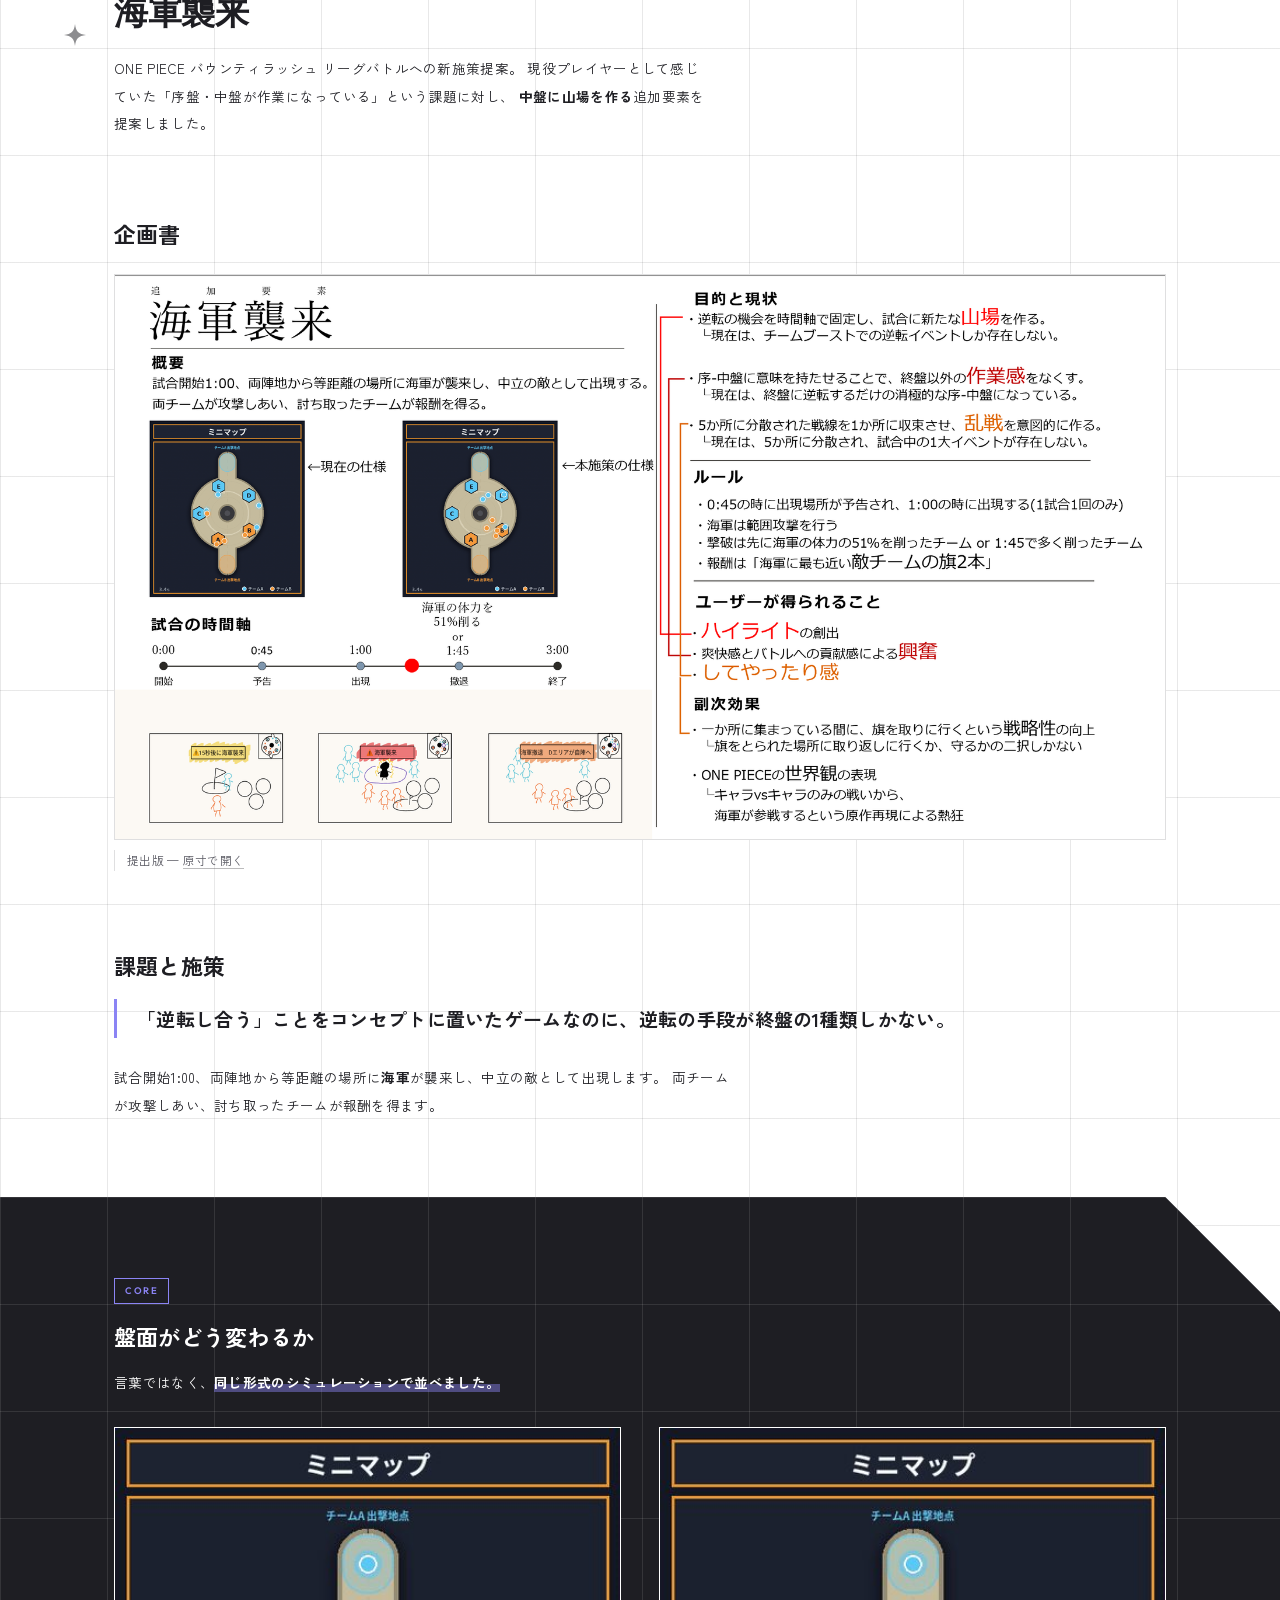
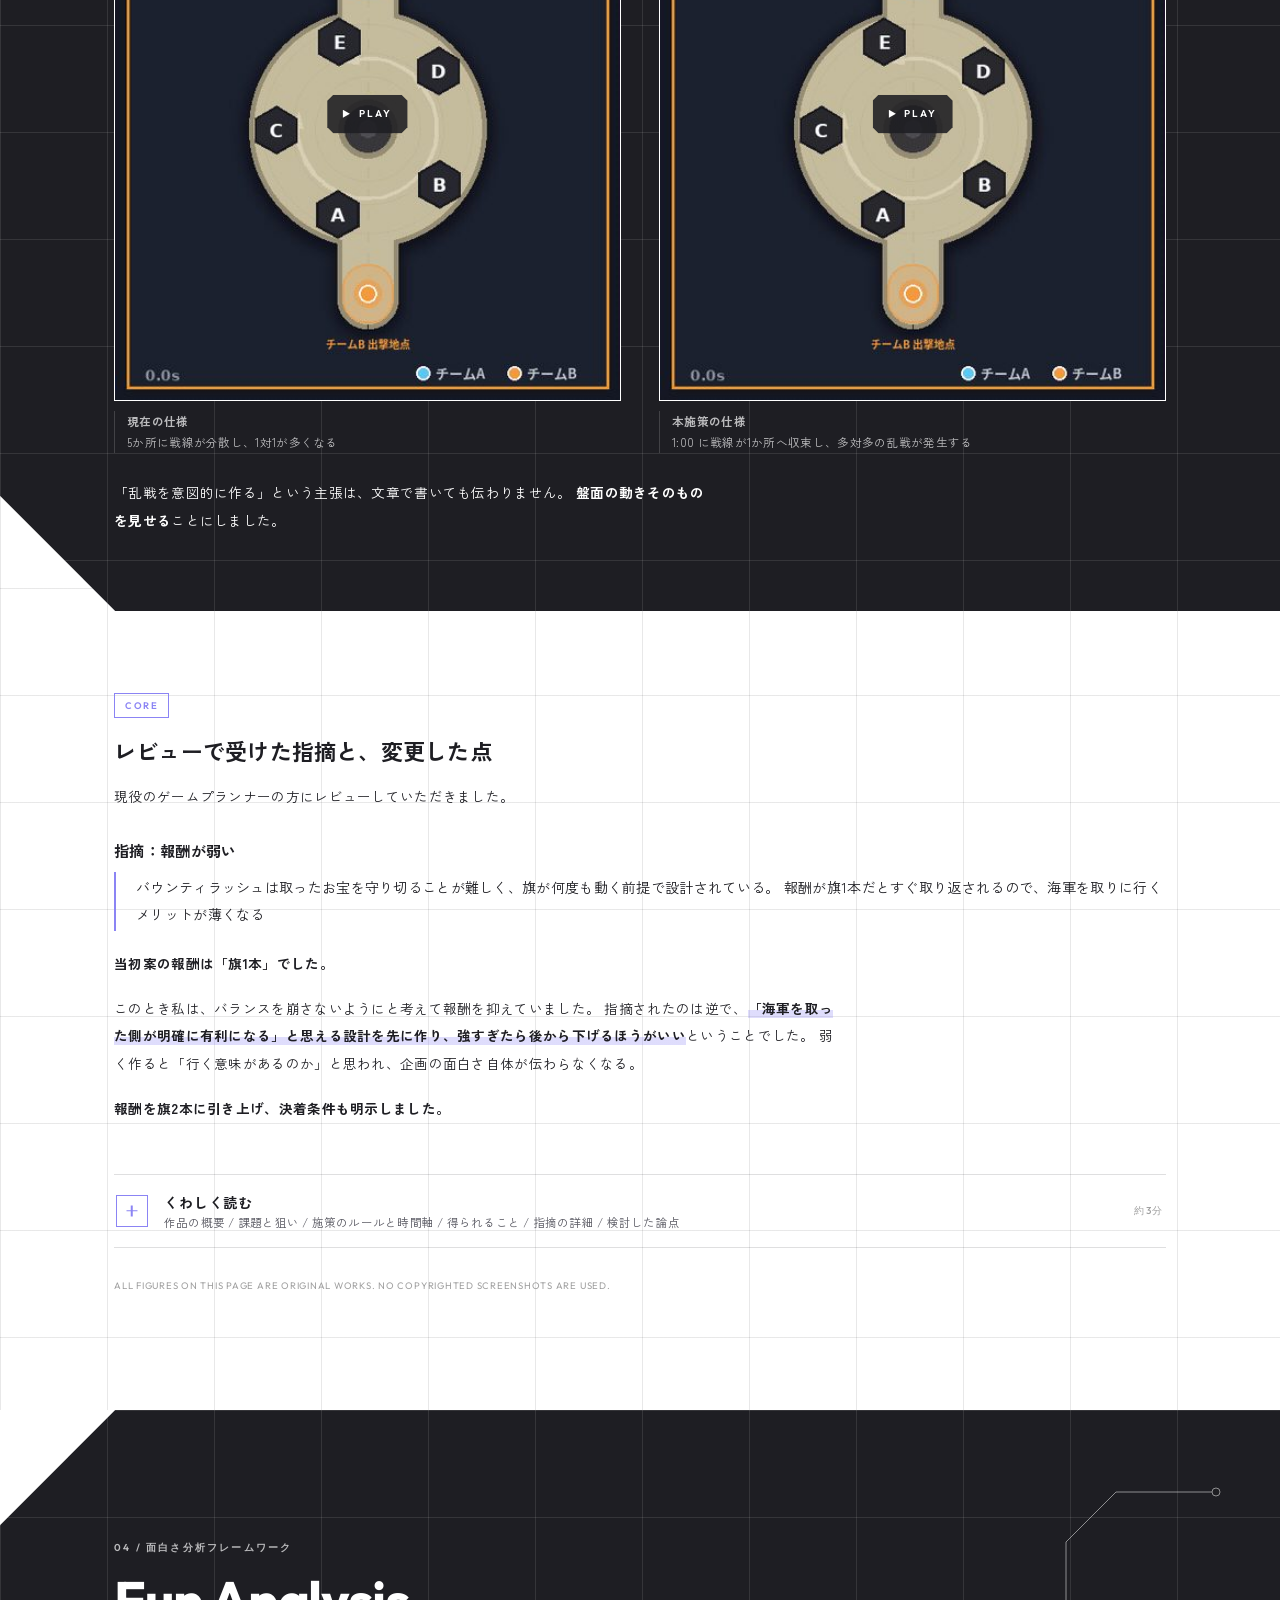
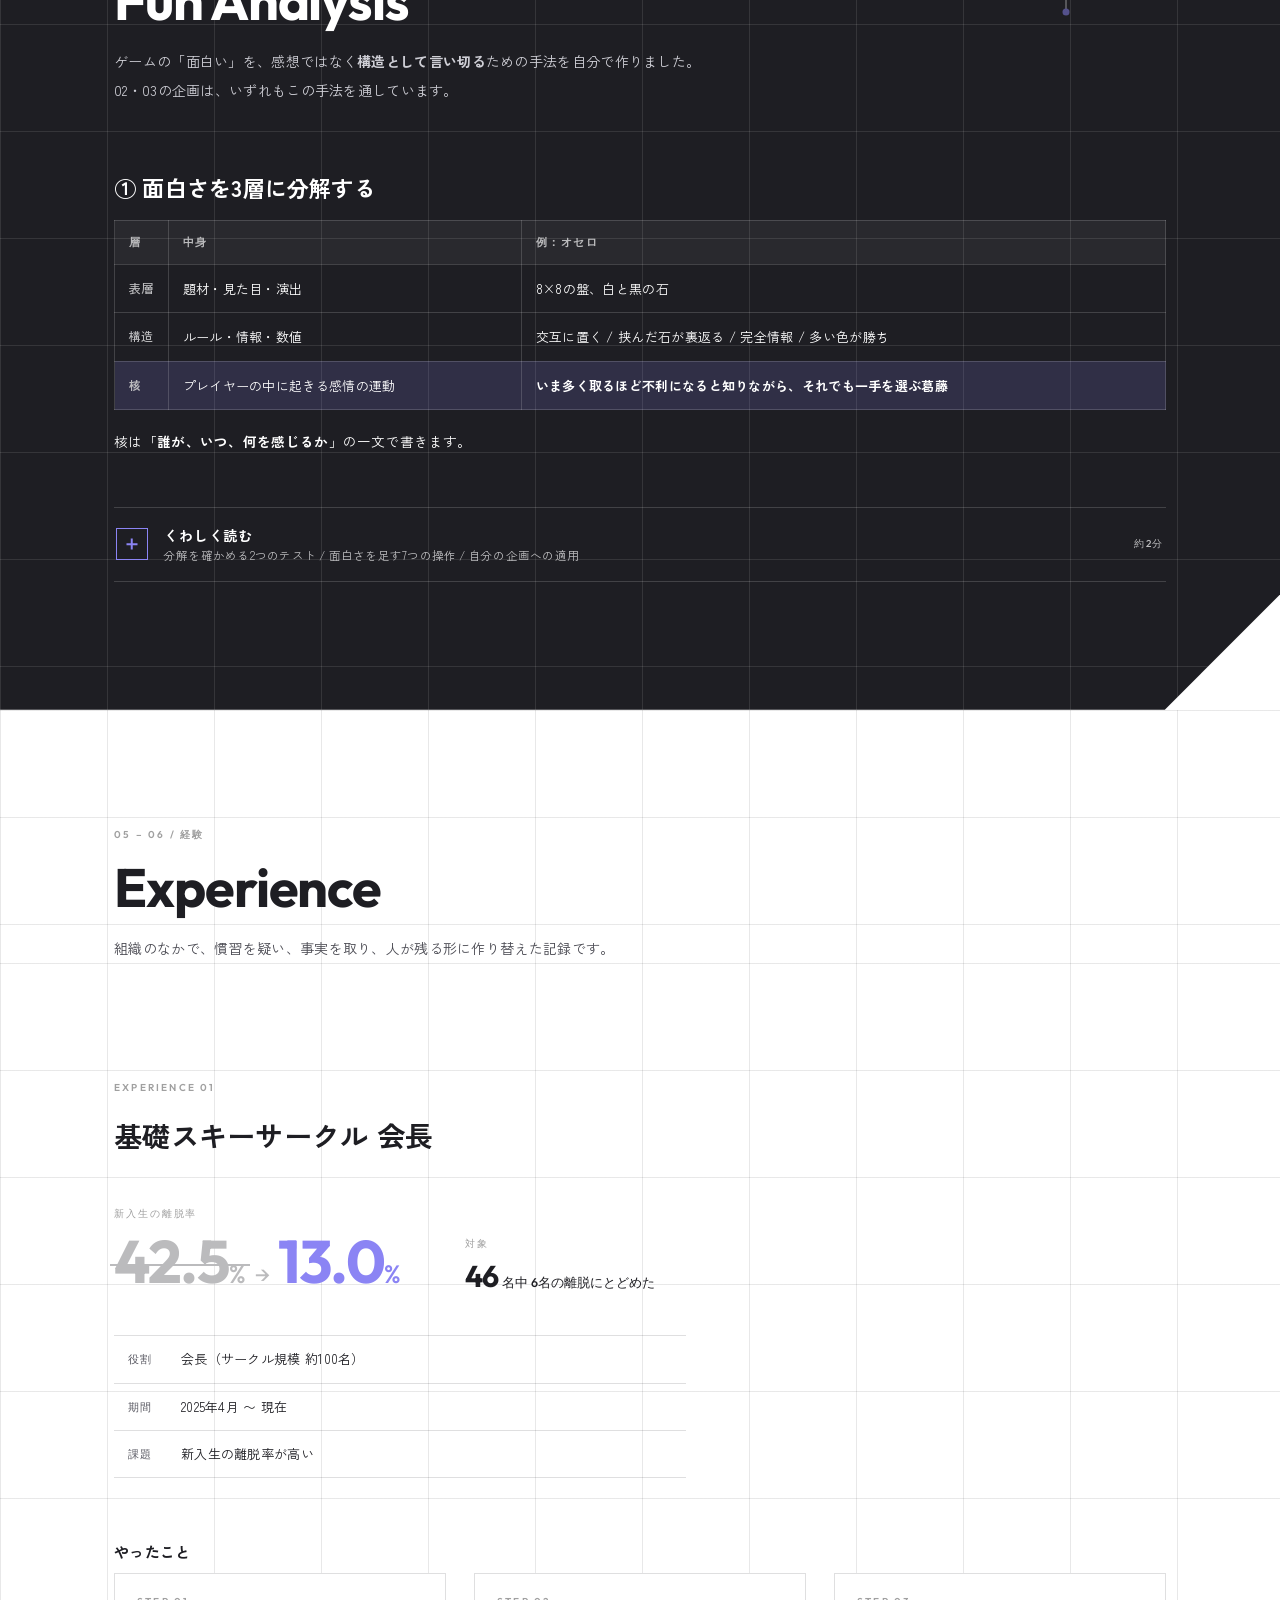
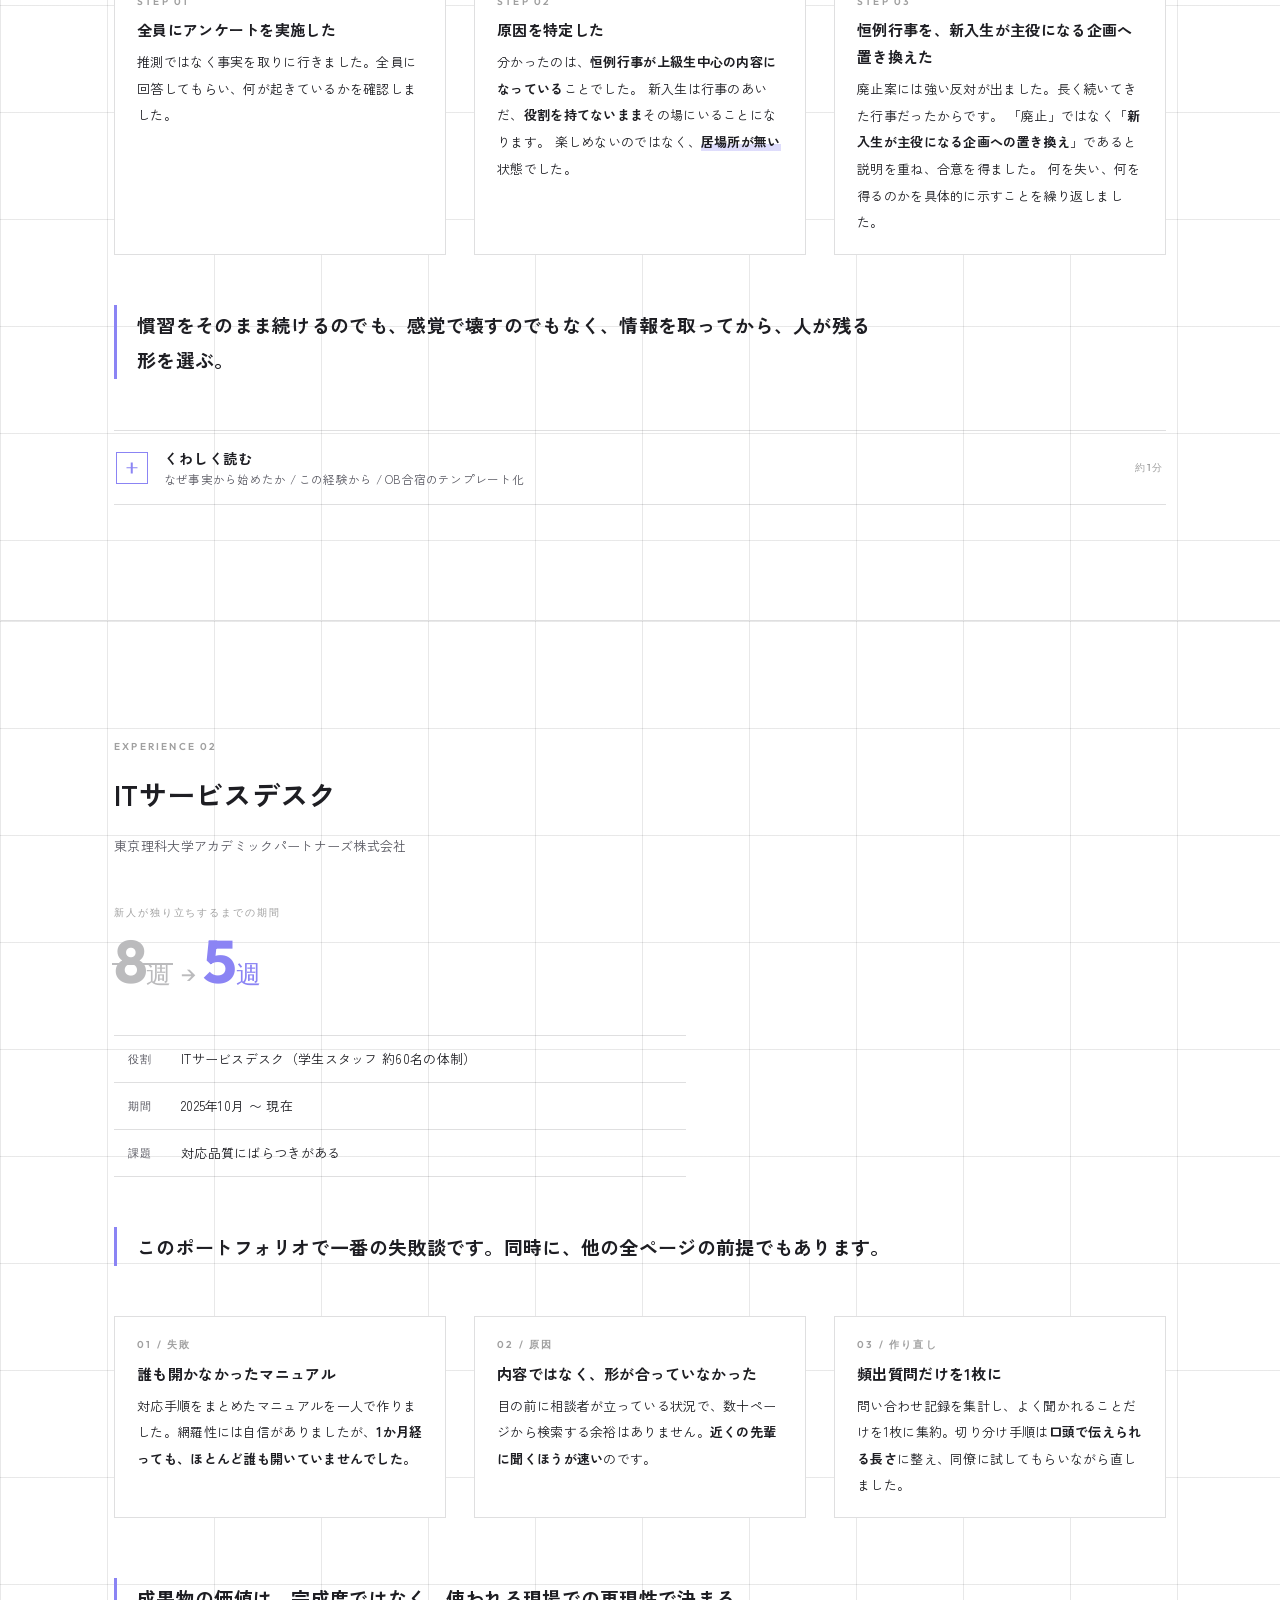
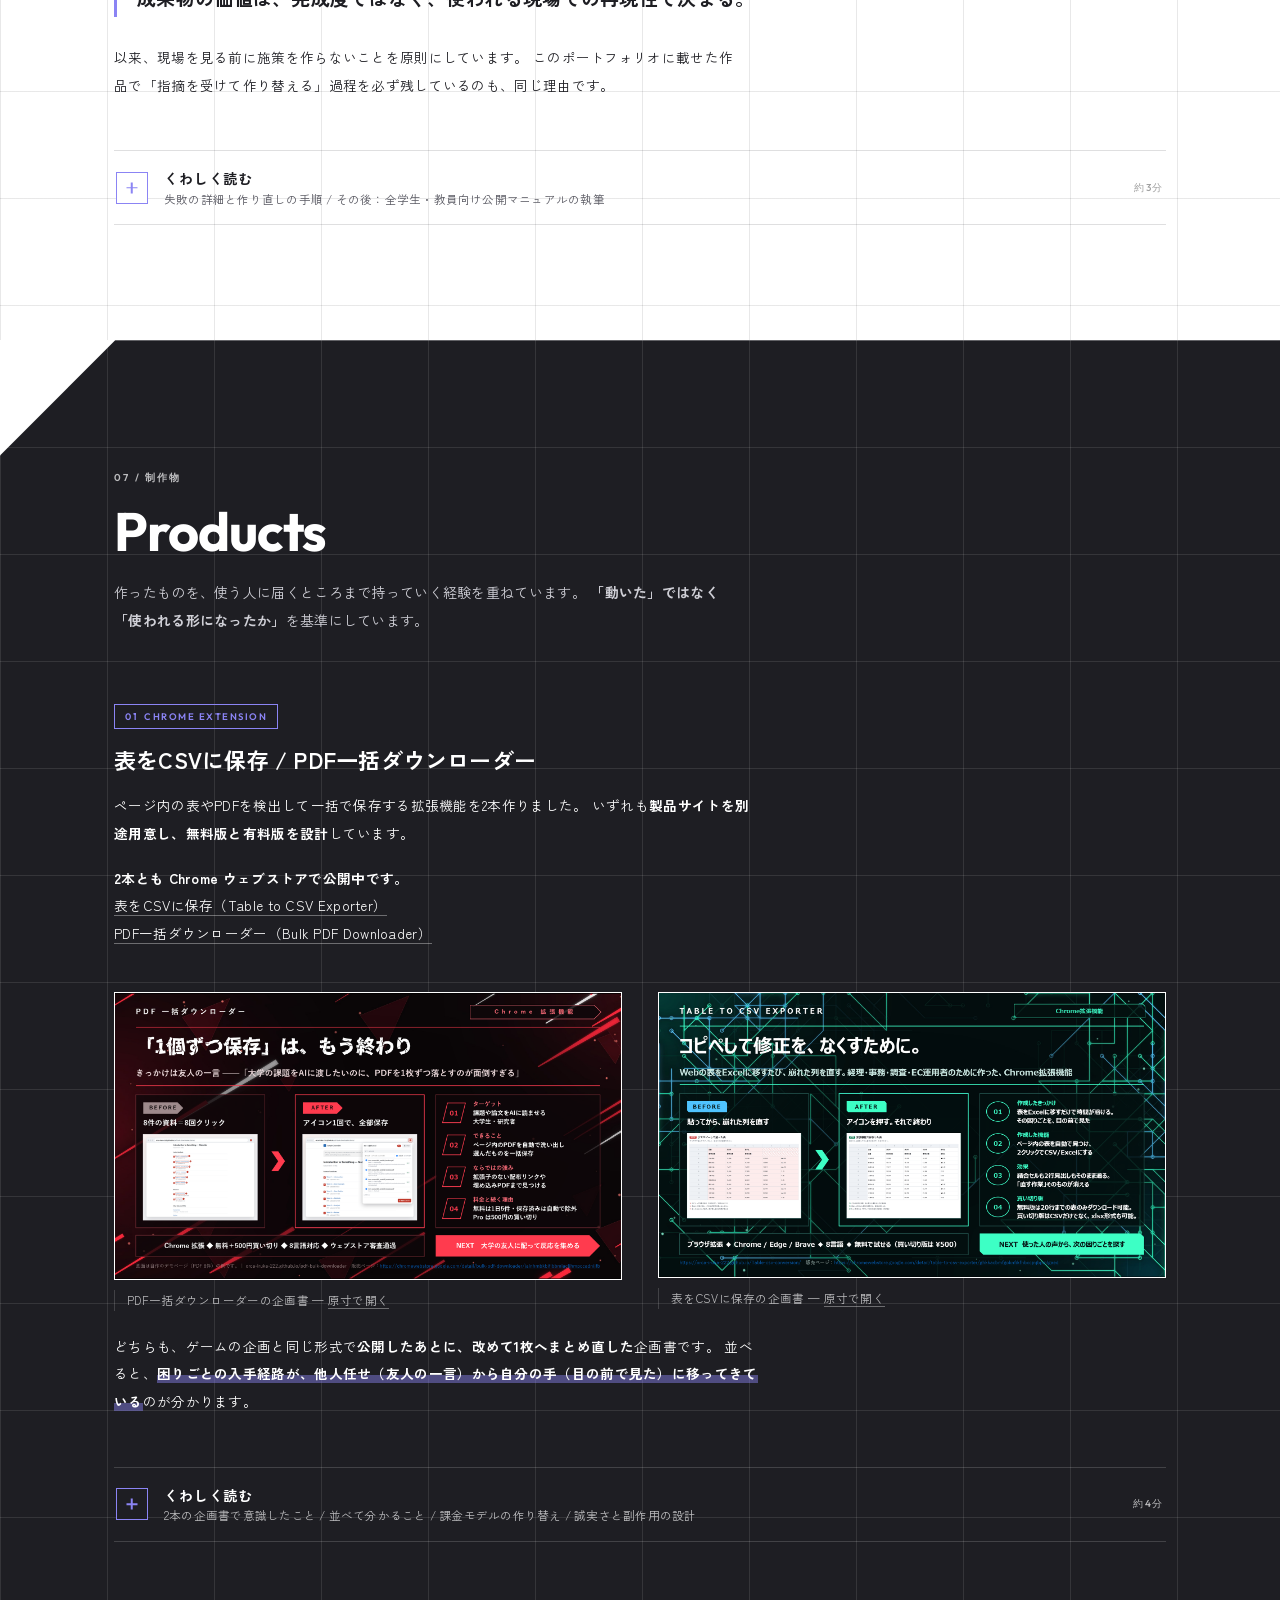
==== commit 317bd15a: "初ライブを2016年に訂正し、MFA設定マニュアルの公開リンクを追加 - 年表: 2016年と2017年の行を1行にまとめ、初めてのライブを2016年に - ITサービスデスク: 全体公開されているマ" ====
--- a/index.html
+++ b/index.html
@@ -186,8 +186,7 @@
         <p class="h-jp" style="margin-bottom:8px">Roots / これまで</p>
         <table class="spec">
           <tr><th>3歳</th><td>スキーを始める。以来ずっと続け、基礎スキー技能検定1級を取得</td></tr>
-          <tr><th>2016</th><td>東京メトロ東西線の中吊り広告で『バンドリ！』を知る。アニメ、ゲーム、ライブへと広がっていった</td></tr>
-          <tr><th>2017</th><td><strong>初めてのライブ。</strong>観客全員が同じ熱を持って一つの場をつくる光景に惹かれた。帰り道、声が枯れていた</td></tr>
+          <tr><th>2016</th><td>東京メトロ東西線の中吊り広告で『バンドリ！』を知る。アニメ、ゲームから、<strong>初めてのライブ</strong>へ。観客全員が同じ熱を持って一つの場をつくる光景に惹かれた。帰り道、声が枯れていた</td></tr>
           <tr><th>2024.04</th><td>東京理科大学 創域理工学部 情報計算科学科 入学</td></tr>
           <tr><th>2024.04&ndash;</th><td>株式会社モンテローザ（山内農場）</td></tr>
           <tr><th>2025.04&ndash;</th><td>基礎スキーサークル <strong>会長</strong>（約100名） → <a href="#exp-ski" style="border-bottom:1px solid rgba(255,255,255,.35)">05</a></td></tr>
@@ -1091,7 +1090,7 @@
       <h3 class="t">その後 ── 読者と状況が変われば、最適な形も変わる</h3>
       <p style="font-size:13.5px;max-width:48em">
         同じ職場で、<strong>全学生・教員向けの公開マニュアルを執筆する機会</strong>がありました。
-        東京理科大学 情報システム課が公開する<strong>『Microsoft 365 多要素認証(MFA)設定マニュアル』（全31ページ）</strong>のうち、
+        東京理科大学 情報システム課が公開する<strong><a href="https://tus.app.box.com/s/m7g74cpur4p1aci0ttsn8hh3amlcmc3x" target="_blank" rel="noopener" style="border-bottom:1px solid rgba(30,30,35,.3)">『Microsoft 365 多要素認証(MFA)設定マニュアル』</a>（全31ページ）</strong>のうち、
         <strong>パスキー登録手順の章（8ページ）を新規に執筆</strong>しました（2026年9月28日 公開）。
       </p>
       <p style="font-size:13.5px;max-width:48em">
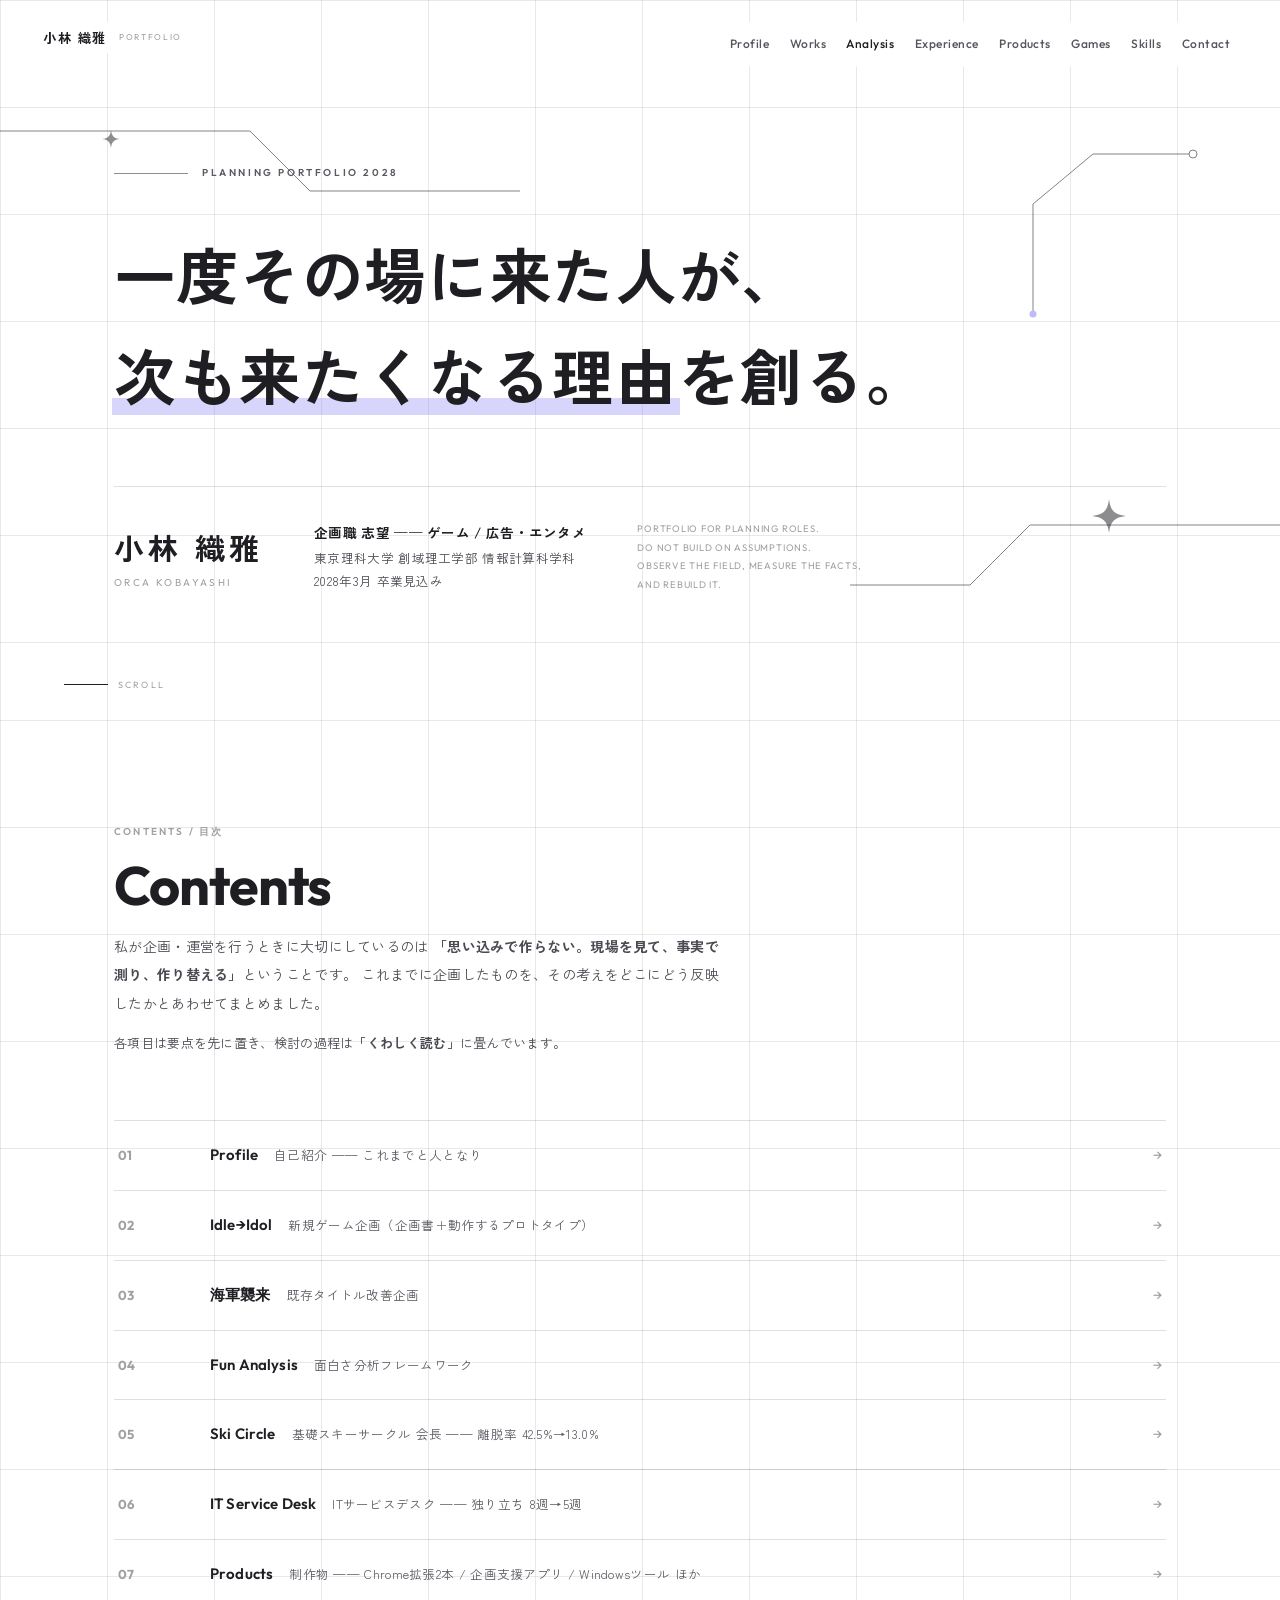
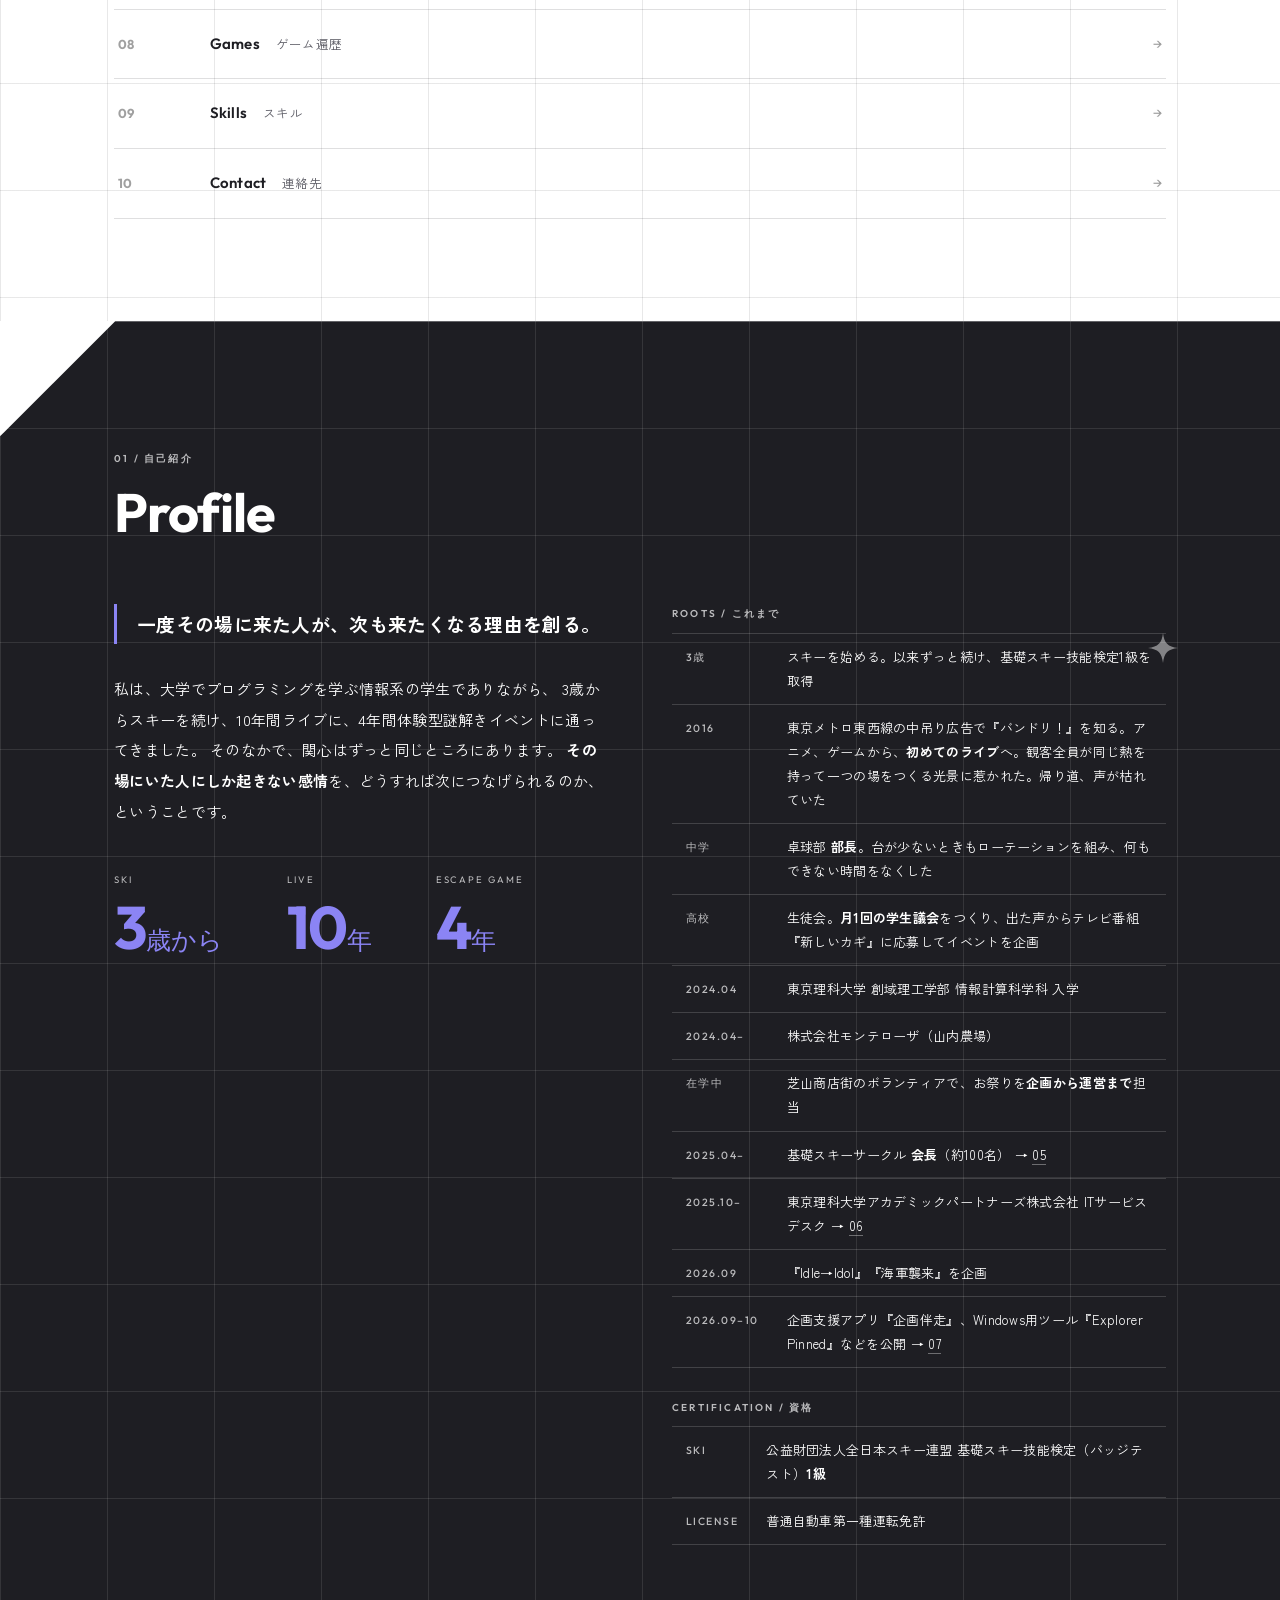
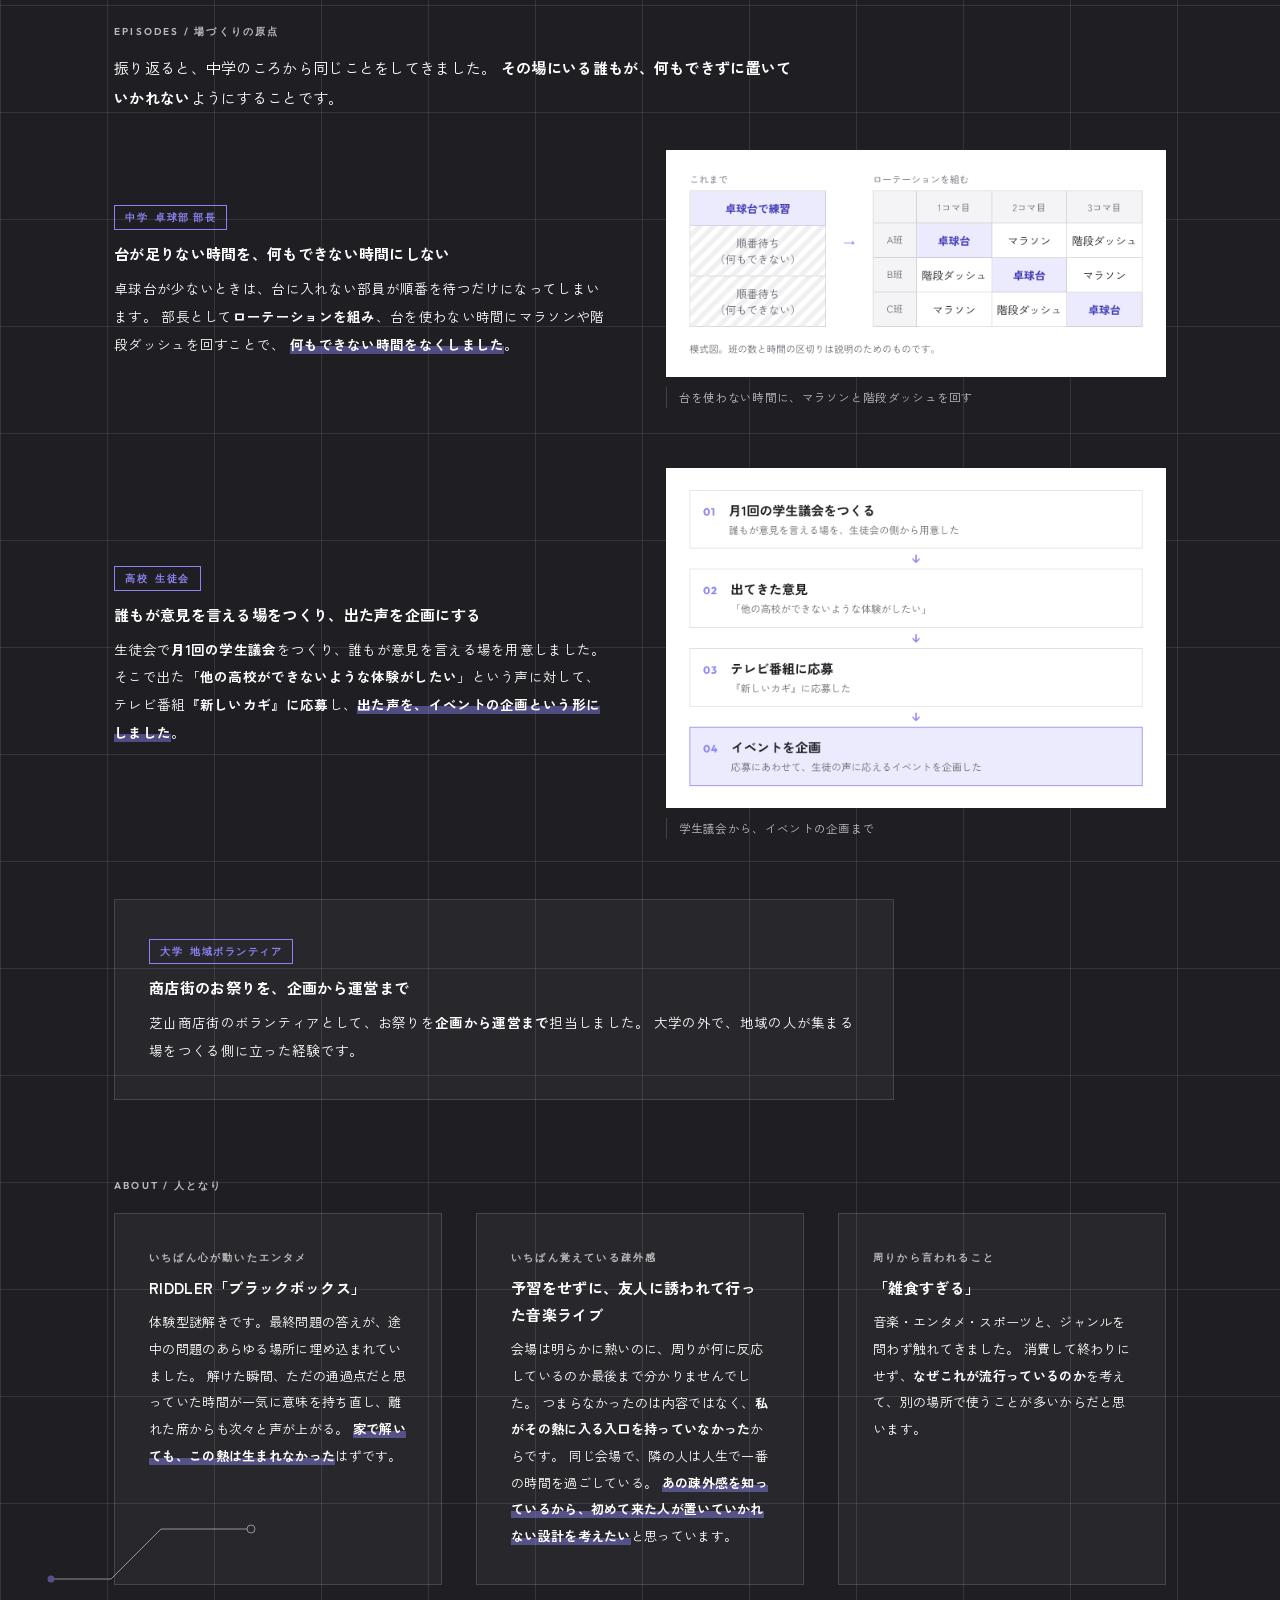
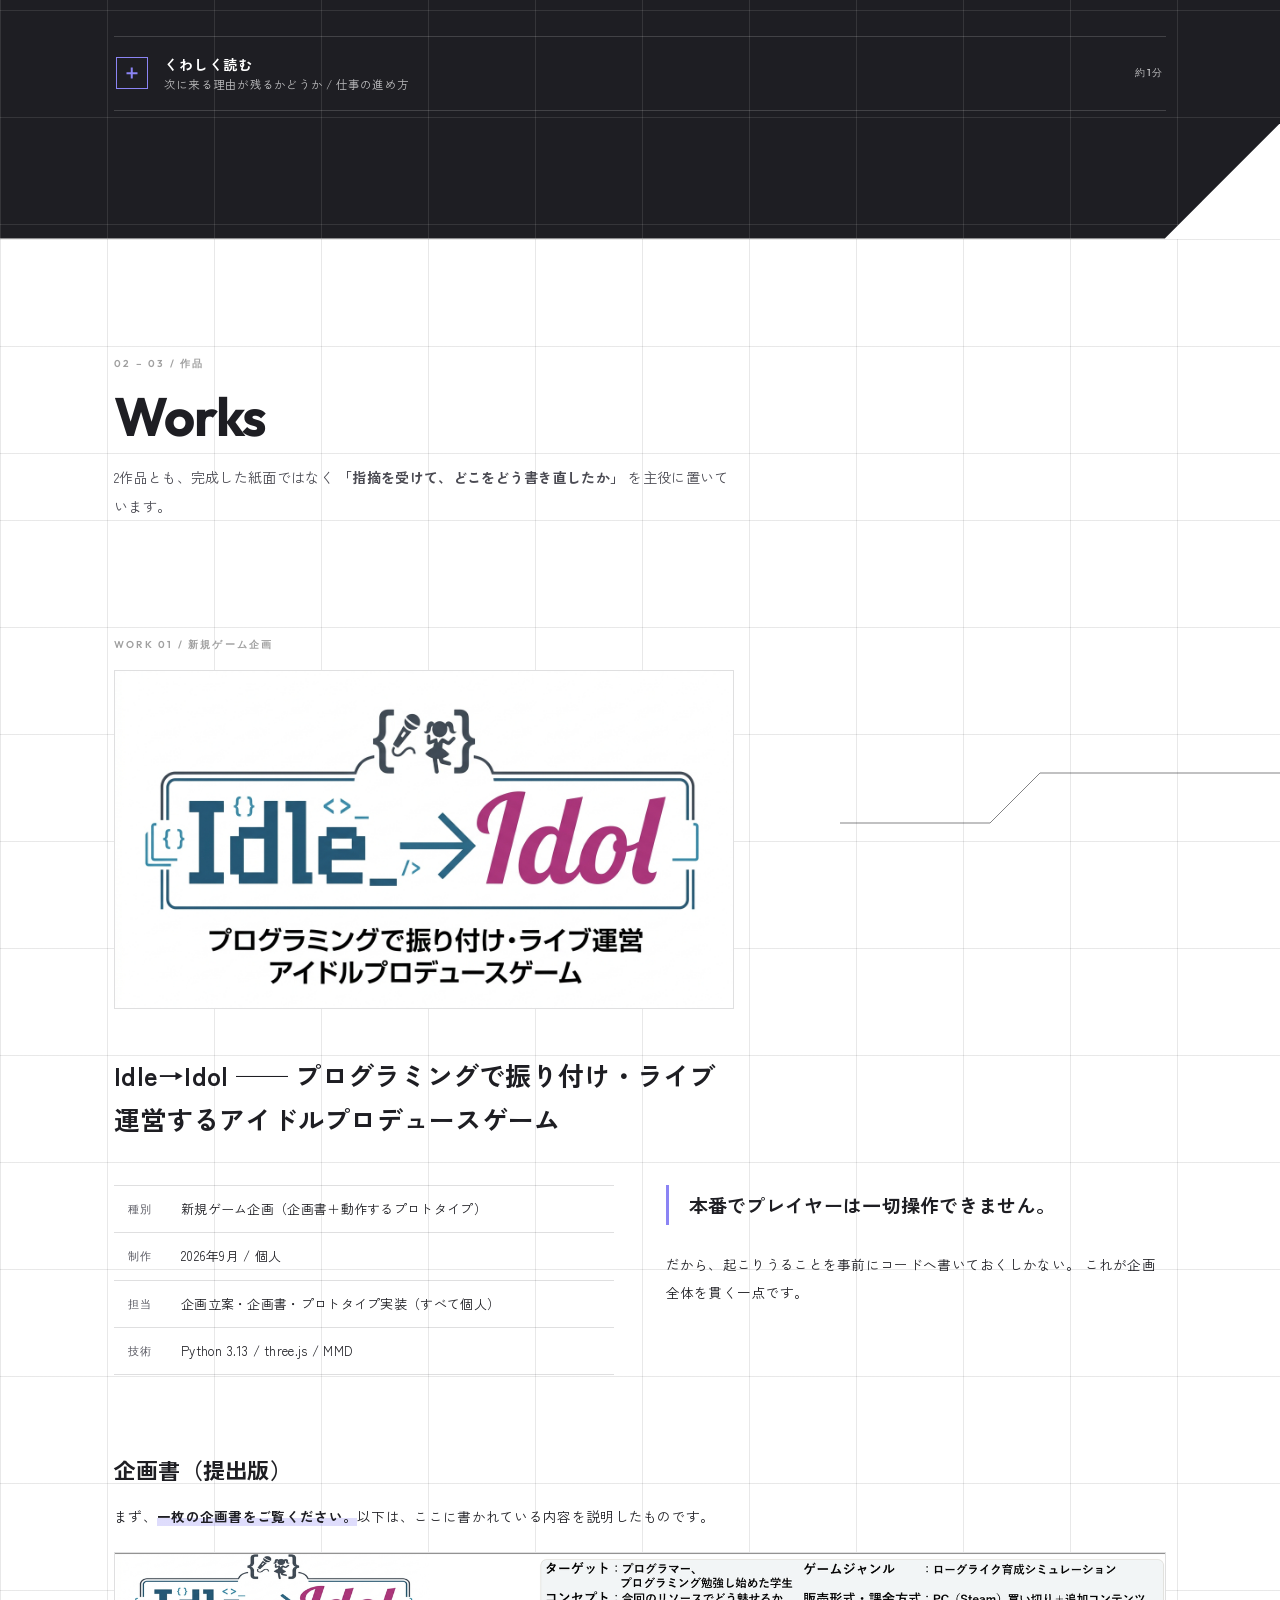
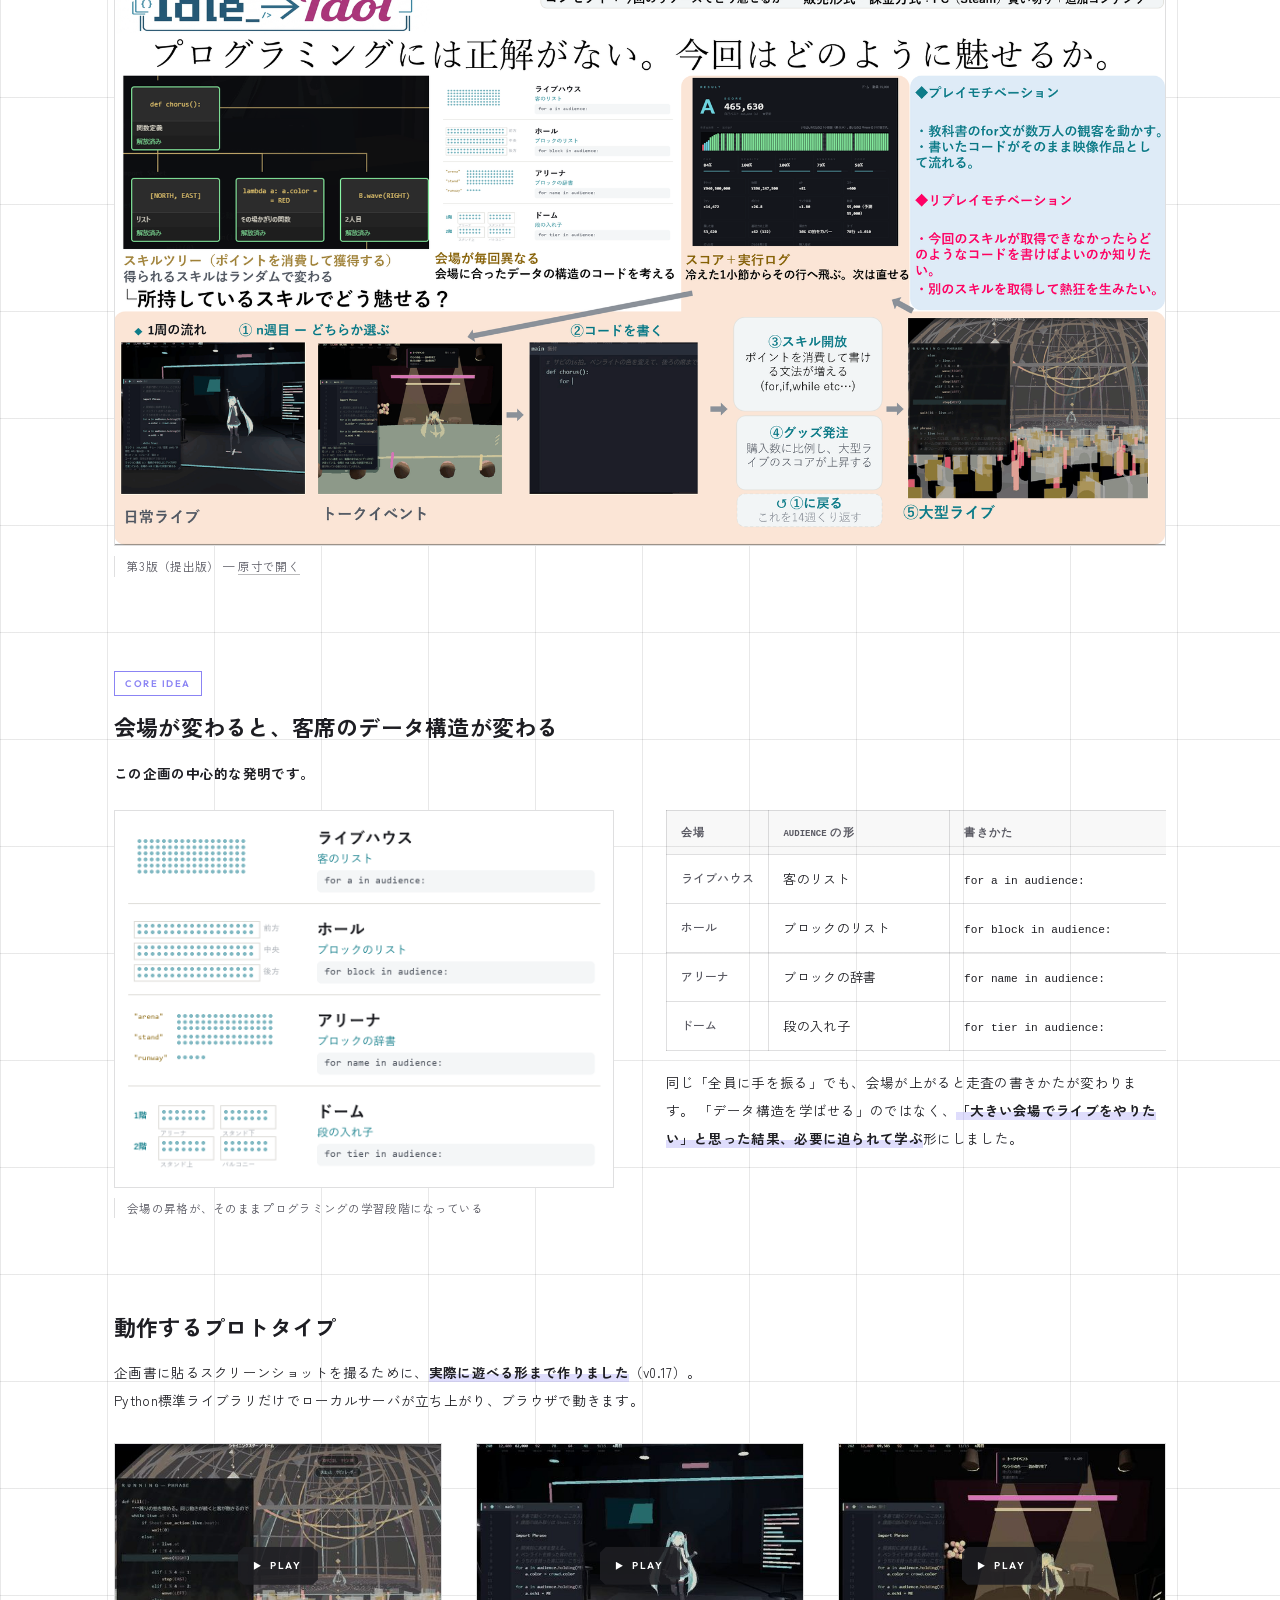
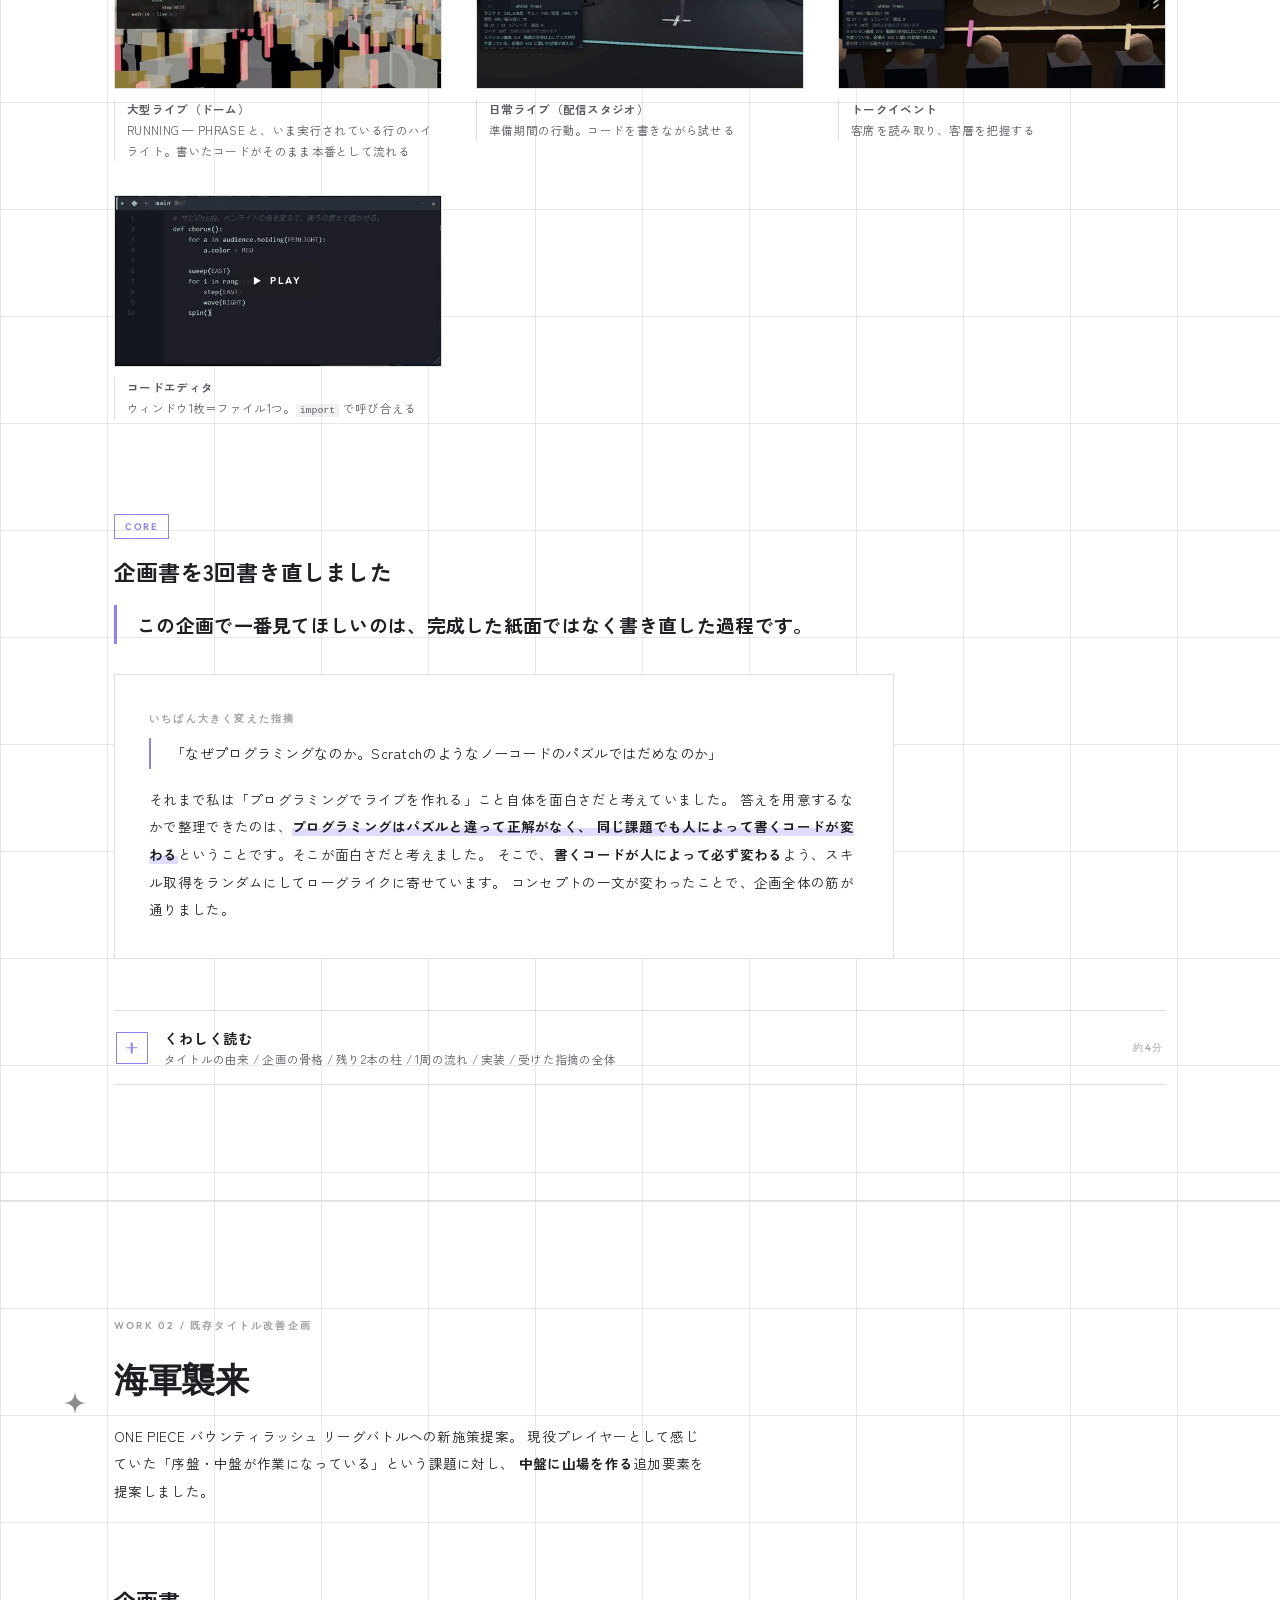
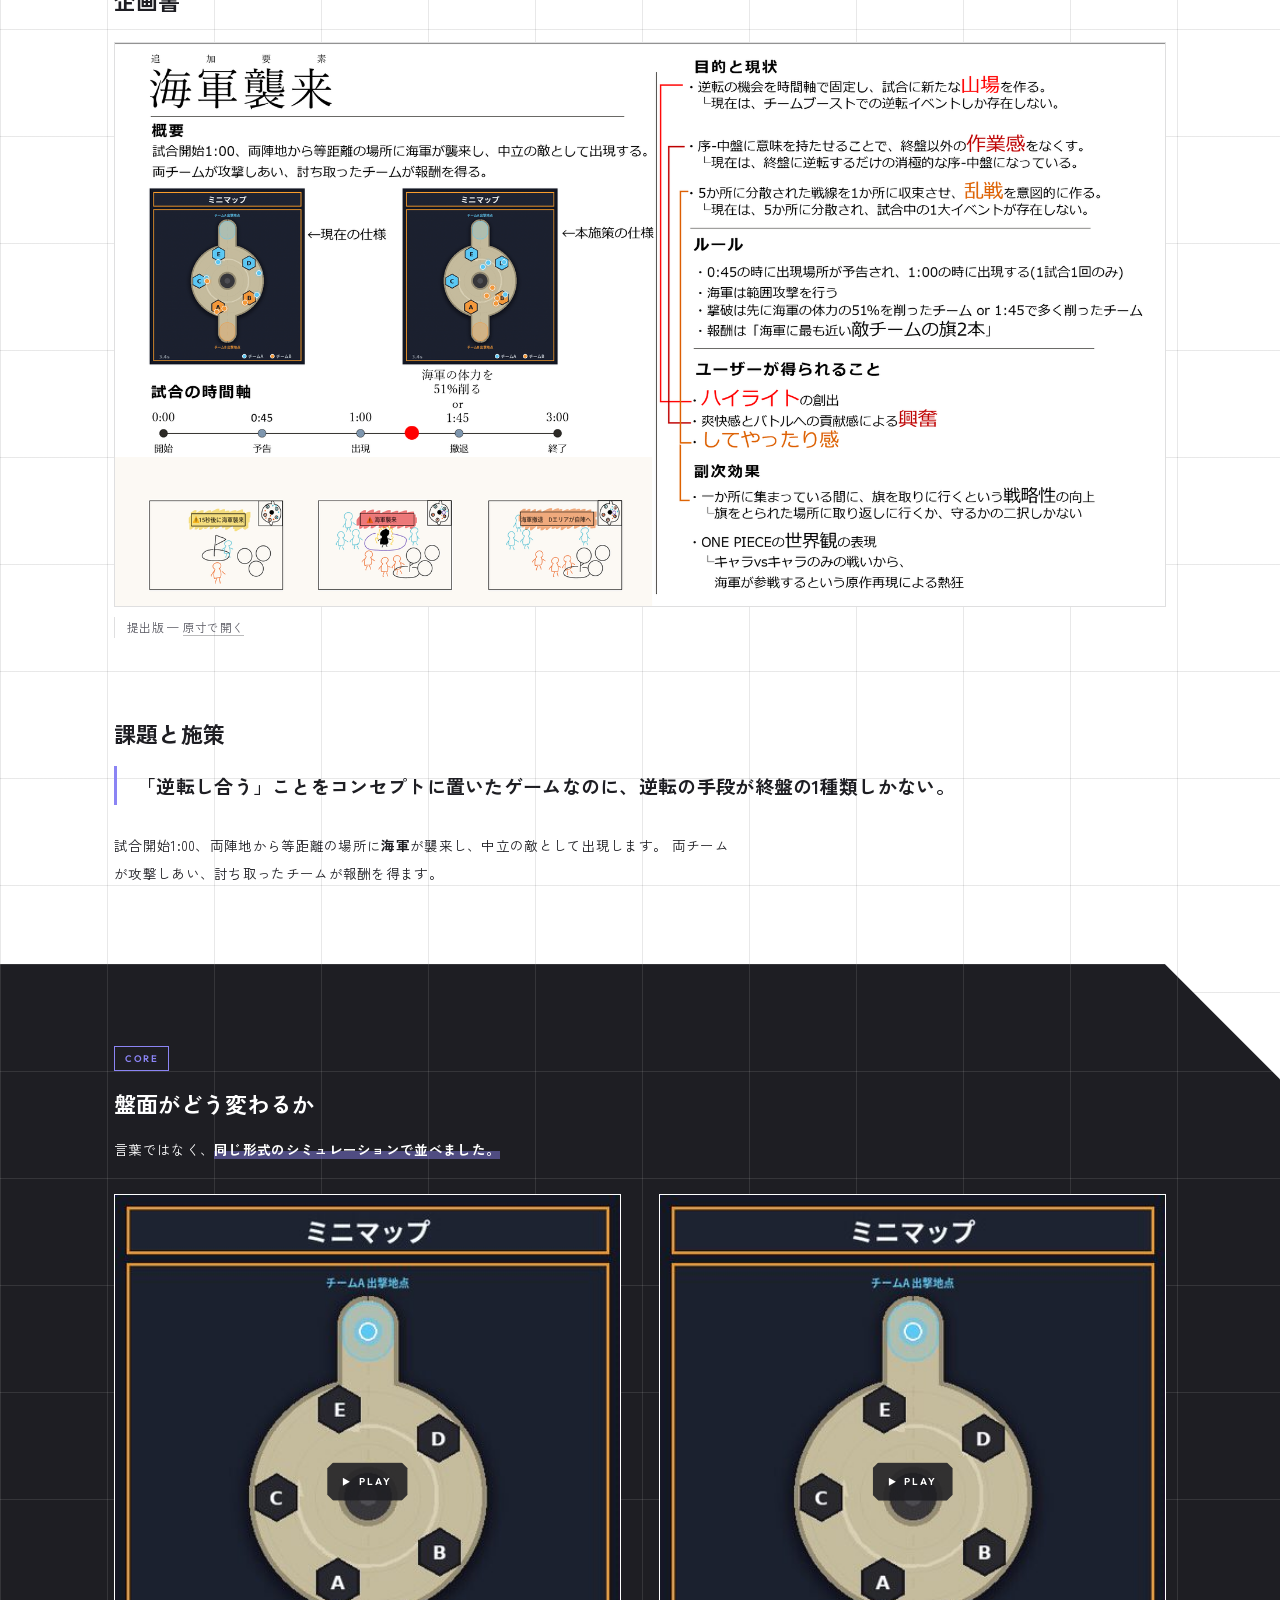
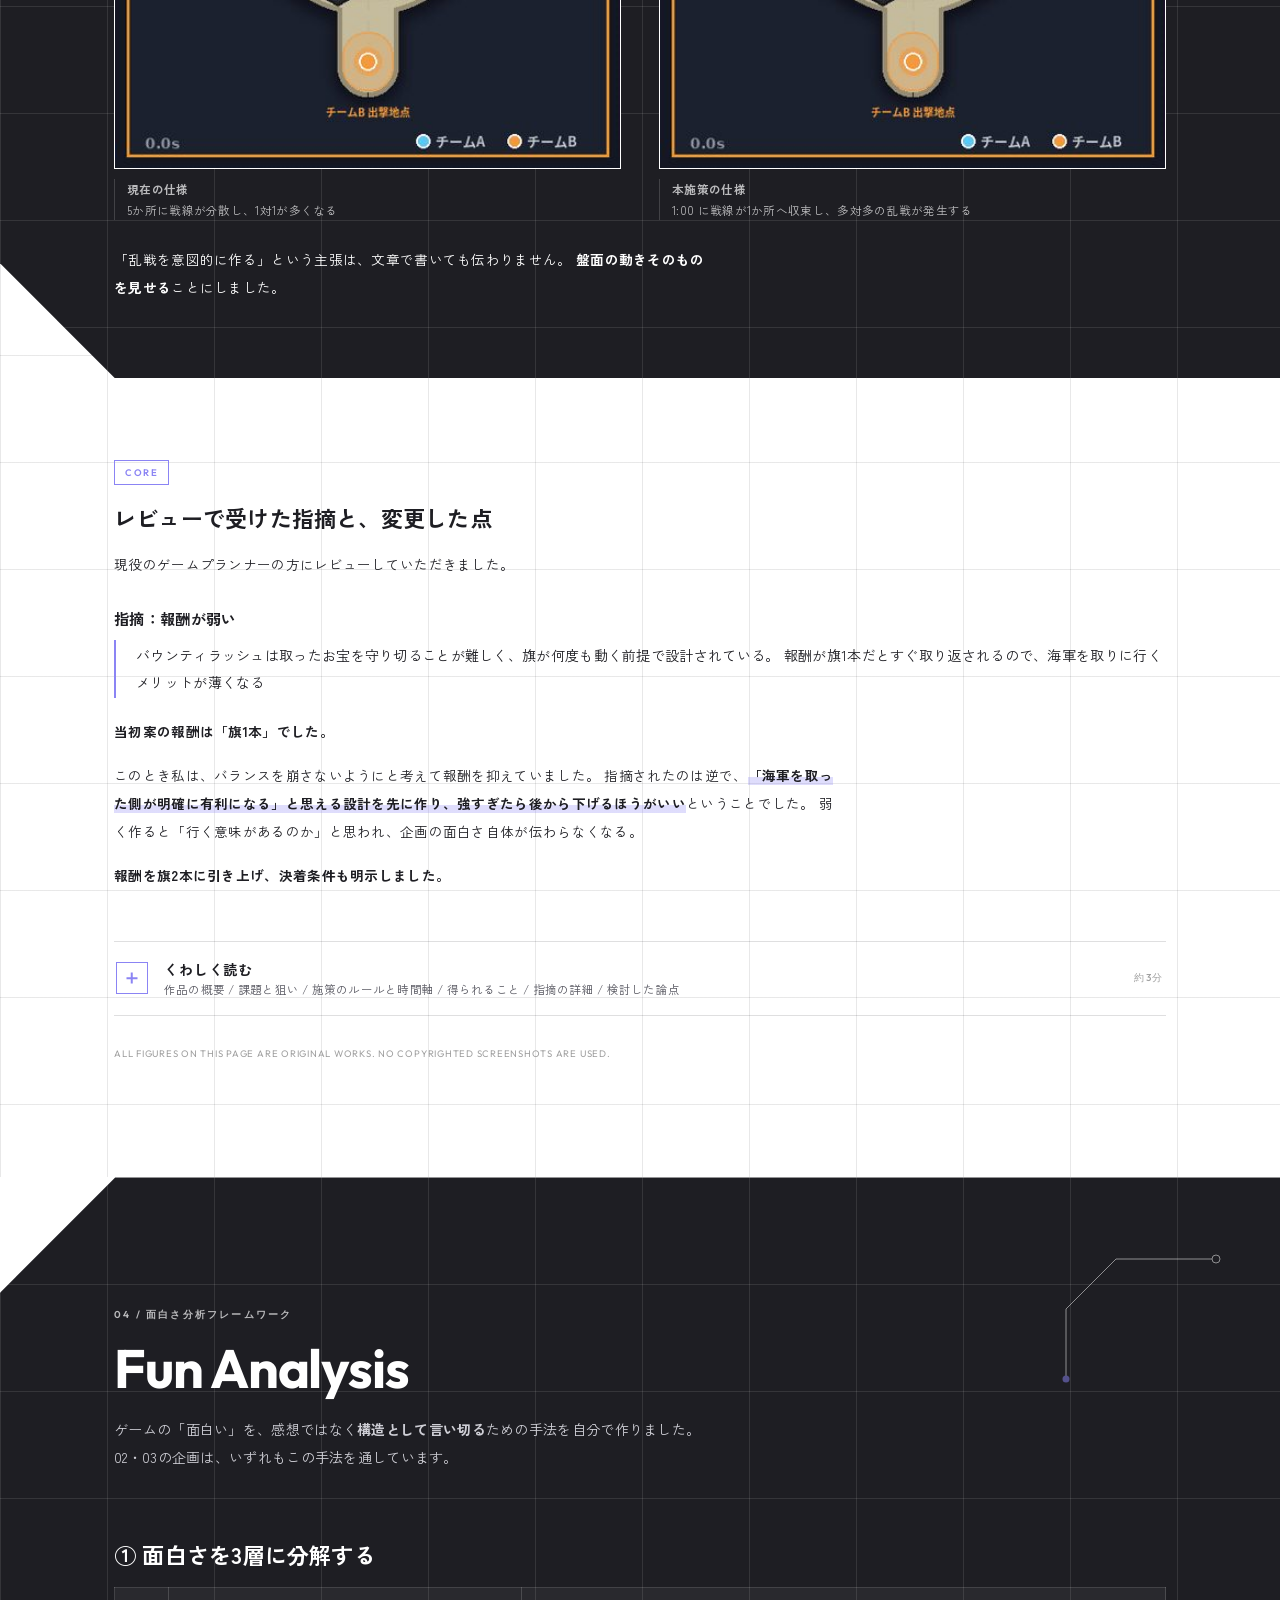
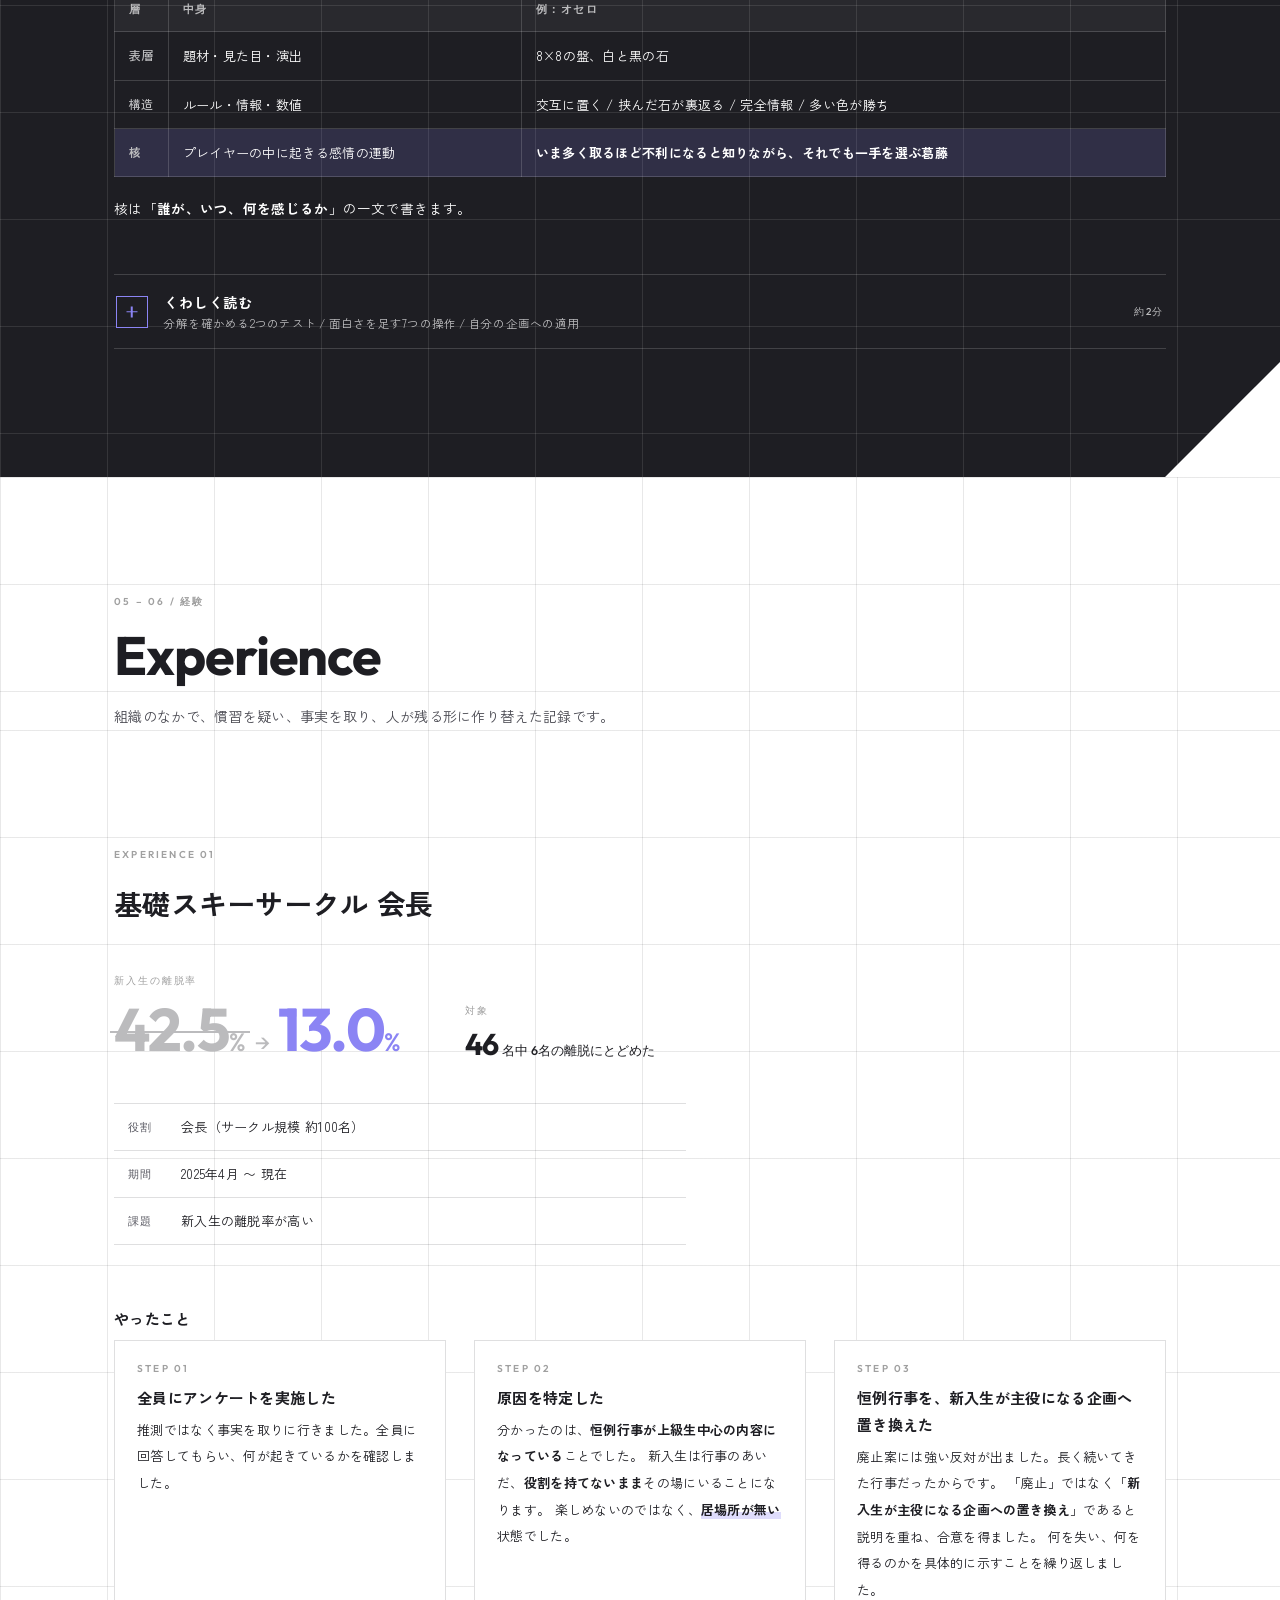
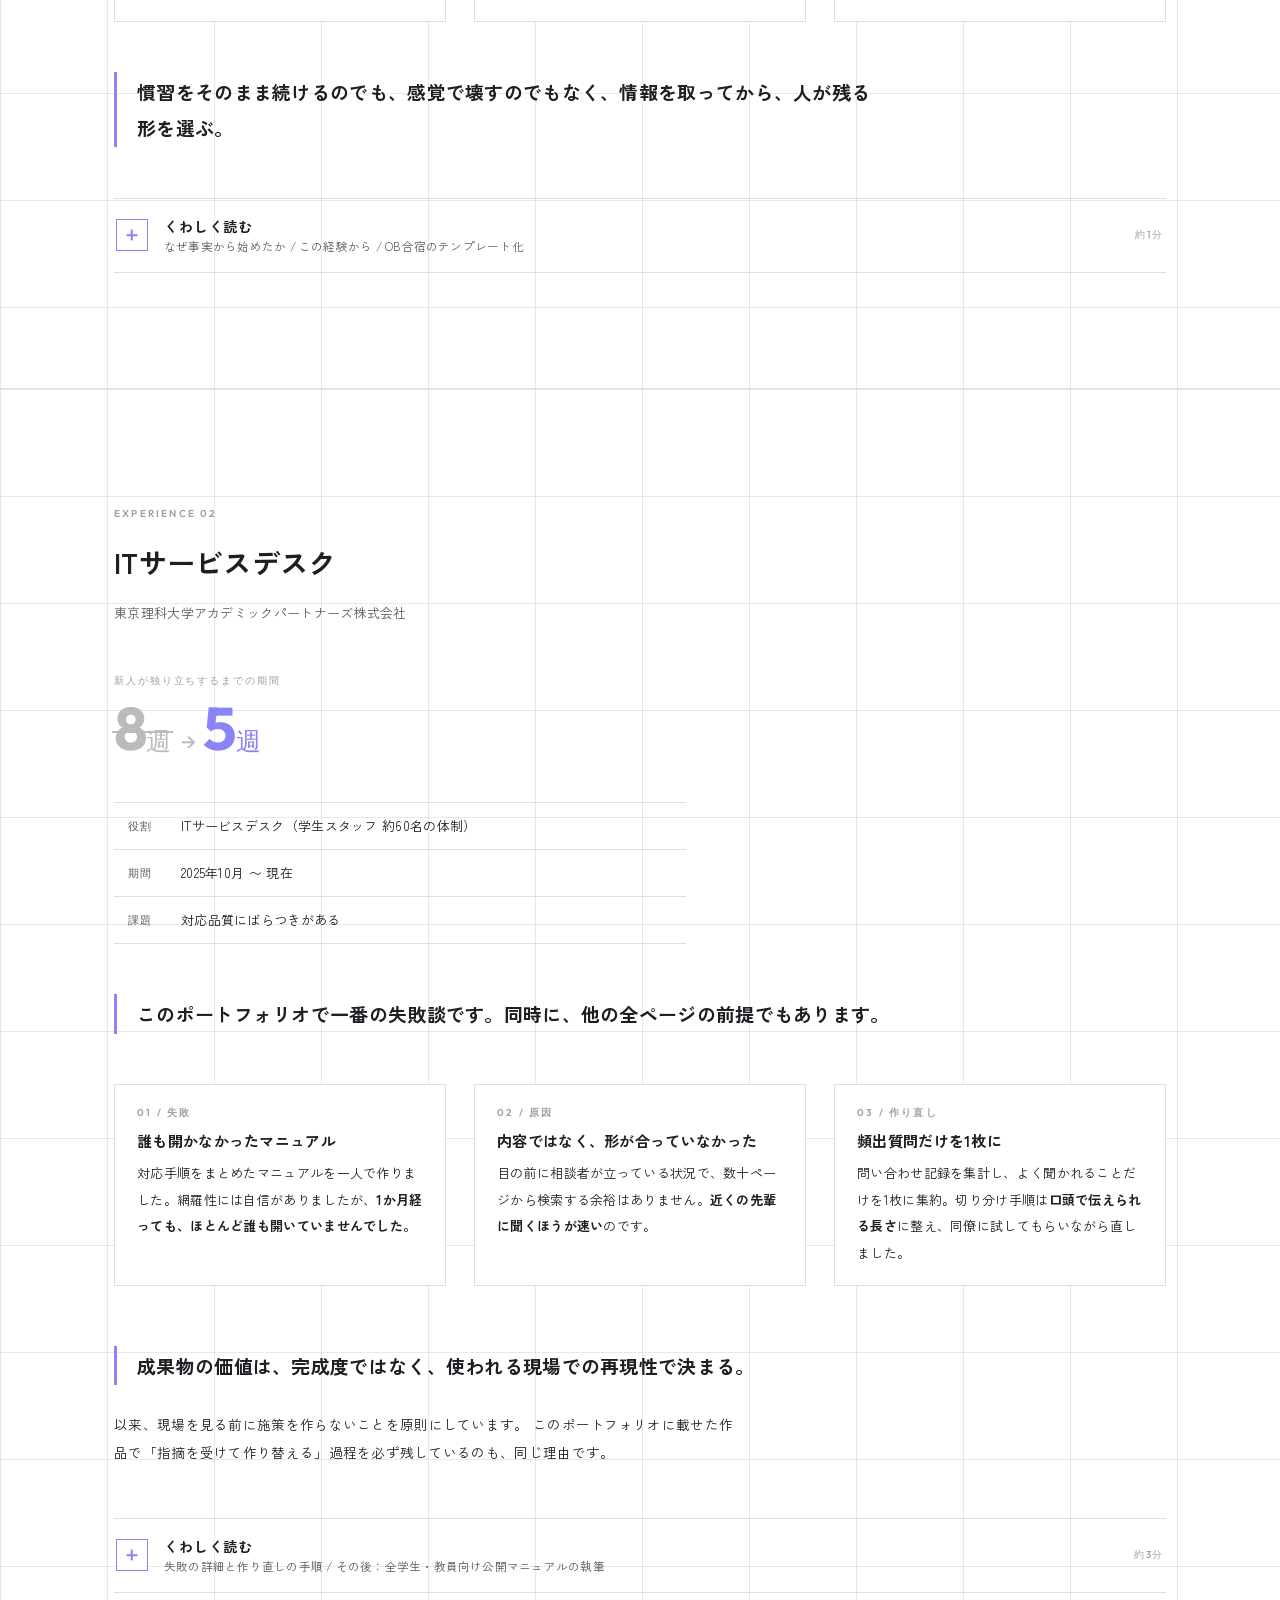
==== commit 751161b0: "画像を増やし、自己紹介に中学〜大学の場づくりの経験を追加 - 自己紹介: 卓球部部長のローテーション、生徒会の学生議会と『新しいカギ』への応募、   芝山商店街のお祭りを年表と「場づくりの原点」に追加" ====
--- a/index.html
+++ b/index.html
@@ -187,8 +187,11 @@
         <table class="spec">
           <tr><th>3歳</th><td>スキーを始める。以来ずっと続け、基礎スキー技能検定1級を取得</td></tr>
           <tr><th>2016</th><td>東京メトロ東西線の中吊り広告で『バンドリ！』を知る。アニメ、ゲームから、<strong>初めてのライブ</strong>へ。観客全員が同じ熱を持って一つの場をつくる光景に惹かれた。帰り道、声が枯れていた</td></tr>
+          <tr><th>中学</th><td>卓球部 <strong>部長</strong>。台が少ないときもローテーションを組み、何もできない時間をなくした</td></tr>
+          <tr><th>高校</th><td>生徒会。<strong>月1回の学生議会</strong>をつくり、出た声からテレビ番組『新しいカギ』に応募してイベントを企画</td></tr>
           <tr><th>2024.04</th><td>東京理科大学 創域理工学部 情報計算科学科 入学</td></tr>
           <tr><th>2024.04&ndash;</th><td>株式会社モンテローザ（山内農場）</td></tr>
+          <tr><th>在学中</th><td>芝山商店街のボランティアで、お祭りを<strong>企画から運営まで</strong>担当</td></tr>
           <tr><th>2025.04&ndash;</th><td>基礎スキーサークル <strong>会長</strong>（約100名） → <a href="#exp-ski" style="border-bottom:1px solid rgba(255,255,255,.35)">05</a></td></tr>
           <tr><th>2025.10&ndash;</th><td>東京理科大学アカデミックパートナーズ株式会社 ITサービスデスク → <a href="#exp-desk" style="border-bottom:1px solid rgba(255,255,255,.35)">06</a></td></tr>
           <tr><th>2026.09</th><td>『Idle&rarr;Idol』『海軍襲来』を企画</td></tr>
@@ -201,6 +204,53 @@
           <tr><th>License</th><td>普通自動車第一種運転免許</td></tr>
         </table>
       </div>
+    </div>
+
+    <p class="h-jp rv" style="margin:clamp(46px,6vw,80px) 0 10px">Episodes / 場づくりの原点</p>
+    <p class="rv" style="max-width:46em">
+      振り返ると、中学のころから同じことをしてきました。
+      <strong>その場にいる誰もが、何もできずに置いていかれない</strong>ようにすることです。
+    </p>
+
+    <div class="rv" style="display:grid;grid-template-columns:repeat(auto-fit,minmax(min(100%,330px),1fr));gap:clamp(24px,4vw,52px);align-items:center;margin-top:clamp(24px,3vw,36px)">
+      <div>
+        <p class="tag v" style="margin-bottom:10px">中学 &nbsp;卓球部 部長</p>
+        <h4 class="t">台が足りない時間を、何もできない時間にしない</h4>
+        <p style="font-size:13.5px;margin:0">
+          卓球台が少ないときは、台に入れない部員が順番を待つだけになってしまいます。
+          部長として<strong>ローテーションを組み</strong>、台を使わない時間にマラソンや階段ダッシュを回すことで、
+          <span class="mark">何もできない時間をなくしました</span>。
+        </p>
+      </div>
+      <figure class="fig">
+        <img src="assets/profile/fig-table-tennis-rotation.png" alt="卓球部のローテーションの模式図。これまでは卓球台で練習する人のほかは順番待ちだったが、A班・B班・C班が卓球台・マラソン・階段ダッシュを時間ごとに入れ替わる形にした" loading="lazy">
+        <figcaption>台を使わない時間に、マラソンと階段ダッシュを回す</figcaption>
+      </figure>
+    </div>
+
+    <div class="rv" style="display:grid;grid-template-columns:repeat(auto-fit,minmax(min(100%,330px),1fr));gap:clamp(24px,4vw,52px);align-items:center;margin-top:clamp(34px,5vw,60px)">
+      <div>
+        <p class="tag v" style="margin-bottom:10px">高校 &nbsp;生徒会</p>
+        <h4 class="t">誰もが意見を言える場をつくり、出た声を企画にする</h4>
+        <p style="font-size:13.5px;margin:0">
+          生徒会で<strong>月1回の学生議会</strong>をつくり、誰もが意見を言える場を用意しました。
+          そこで出た「<strong>他の高校ができないような体験がしたい</strong>」という声に対して、
+          テレビ番組<strong>『新しいカギ』に応募</strong>し、<span class="mark">出た声を、イベントの企画という形にしました</span>。
+        </p>
+      </div>
+      <figure class="fig">
+        <img src="assets/profile/fig-student-council.png" alt="生徒会での流れ。月1回の学生議会をつくる、出てきた意見「他の高校ができないような体験がしたい」、テレビ番組『新しいカギ』に応募、イベントを企画、の4段階" loading="lazy">
+        <figcaption>学生議会から、イベントの企画まで</figcaption>
+      </figure>
+    </div>
+
+    <div class="card rv" style="margin-top:clamp(34px,5vw,60px);max-width:52em">
+      <p class="tag v" style="margin-bottom:10px">大学 &nbsp;地域ボランティア</p>
+      <h4 class="t">商店街のお祭りを、企画から運営まで</h4>
+      <p style="font-size:13.5px;margin:0">
+        芝山商店街のボランティアとして、お祭りを<strong>企画から運営まで</strong>担当しました。
+        大学の外で、地域の人が集まる場をつくる側に立った経験です。
+      </p>
     </div>
 
     <p class="h-jp rv" style="margin:clamp(46px,6vw,80px) 0 16px">About / 人となり</p>
@@ -1340,6 +1390,17 @@
           </p>
         </div>
       </div>
+
+      <div style="display:grid;grid-template-columns:repeat(auto-fit,minmax(min(100%,280px),1fr));gap:clamp(20px,3vw,40px);margin-top:34px;max-width:780px">
+        <figure class="fig">
+          <img src="assets/products/screen-csv-popup.png" alt="表をCSVに保存の実際の画面。2件の表を検出し、レイアウト用の2件は除外。25行の表には選ぶ前に「先頭20行のみ（全25行）」と表示され、Pro では全行を保存できる" loading="lazy">
+          <figcaption><strong>表をCSVに保存</strong><br>選ぶ前に「先頭20行のみ（全25行）」と出る。レイアウト用の表は候補から外す</figcaption>
+        </figure>
+        <figure class="fig">
+          <img src="assets/products/screen-pdf-popup.png" alt="PDF一括ダウンローダーの実際の画面。8件のPDFをすべて検出し、無料版では選択中の8件のうち5件だけを保存できると表示している" loading="lazy">
+          <figcaption><strong>PDF一括ダウンローダー</strong><br>無料版でも8件すべてを検出し、保存できる件数だけを1日5件に絞る</figcaption>
+        </figure>
+      </div>
     </div>
       </div>
     </details>
@@ -1352,6 +1413,10 @@
           <strong>発表中の声を認識して、原稿のどこまで読んだかを自動で色分けするアプリです。</strong>
           プレゼンで緊張して原稿を見失うという、<span class="mark">自分の課題を解くために作りました。</span>
         </p>
+        <figure class="fig" style="margin-top:18px">
+          <img src="assets/products/fig-presentation-assistant.png" alt="発表アシスタントの模式図。原稿のうち読み終えたところは薄く、いま読んでいるところは紫で示し、直近の発話と照合する範囲を点線で囲んでいる" loading="lazy">
+          <figcaption>模式図 ── 読み終えたところ / いま読んでいるところ / 照合する範囲</figcaption>
+        </figure>
       </div>
       <div>
         <p class="tag v" style="margin-bottom:12px">03 &nbsp;Android</p>
@@ -1361,6 +1426,10 @@
           366問を日付固定で出題し、<strong>同じ問いへの複数年の答えが縦に並ぶ</strong>ようにしました。
           日記は<strong>事実と思考を分けて</strong>書かせます。
         </p>
+        <figure class="fig" style="margin-top:18px">
+          <img src="assets/products/fig-nenrin.png" alt="年輪の連用ビューの模式図。9月10日の問い「先に決めておけば楽だったことは？」に対する2024年・2025年の答えが並び、その下に今年の記入欄がある" loading="lazy">
+          <figcaption>連用ビューの模式図（設計書に載せている例）</figcaption>
+        </figure>
       </div>
     </div>
 
@@ -1451,6 +1520,10 @@
             <strong>企画の立案から企画書・発表までを、5つの段階とゲートで進めるアプリです。</strong>
             次へ進む条件に、<a href="#analysis" style="border-bottom:1px solid rgba(255,255,255,.35)">04</a> の引き算テスト・一般化テストを組み込みました。
           </p>
+          <figure class="fig" style="margin:0 0 14px">
+            <img src="assets/products/screen-plan-dashboard.png" alt="企画伴走のダッシュボード。企画書ができるまでの5段階が並び、段階0「素材ストック」では「直近のメモが10件以上ある（3/10件）」のように次へ進む条件の達成状況が自動で表示される" loading="lazy">
+            <figcaption>ダッシュボード ── 段階ごとに、次へ進む条件を自動で判定する</figcaption>
+          </figure>
           <p class="micro" style="margin:0"><a href="https://github.com/ORCA-IRUKA-222/plan_support_app" target="_blank" rel="noopener" style="border-bottom:1px solid rgba(255,255,255,.35)">GitHub &rarr;</a></p>
         </div>
         <div>
@@ -1460,6 +1533,10 @@
             <strong>エクスプローラーで、よく使うファイルをフォルダーの一番上にピン止めできるツールです。</strong>
             どの並べ替えでも、ファイルを開く・保存する画面でも一番上に出ます。
           </p>
+          <figure class="fig" style="margin:0 0 14px">
+            <img src="assets/products/screen-explorer-pinned.png" alt="Windows 11 のエクスプローラー。更新日時で並べても、ピン止めした bravo と delta が一番上の「ピン止め」グループに表示されている" loading="lazy">
+            <figcaption>Windows 11 のエクスプローラー（自動テスト環境の画面）</figcaption>
+          </figure>
           <p class="micro" style="margin:0"><a href="https://github.com/ORCA-IRUKA-222/explorer-pinned" target="_blank" rel="noopener" style="border-bottom:1px solid rgba(255,255,255,.35)">GitHub &rarr;</a></p>
         </div>
         <div>
@@ -1468,6 +1545,10 @@
           <p style="font-size:13px">
             <strong>Claude Code（AIにコードを書かせるツール）が「作業中・入力待ち・完了・エラー」のどれなのかを、デスクトップのペットの動きで知らせるアプリです。</strong>
           </p>
+          <figure class="fig" style="margin:0 0 14px">
+            <img src="assets/products/screen-claude-pet-states.png" alt="Claude Pet の4つの状態。作業中、許可が必要、完了、利用上限に達したエラー、のそれぞれでペットの表情と吹き出しが変わる" loading="lazy">
+            <figcaption>作業中 / 入力待ち / 完了 / エラー</figcaption>
+          </figure>
           <p class="micro" style="margin:0"><a href="https://github.com/ORCA-IRUKA-222/claude_pet" target="_blank" rel="noopener" style="border-bottom:1px solid rgba(255,255,255,.35)">GitHub &rarr;</a></p>
         </div>
         <div>
@@ -1477,6 +1558,10 @@
             <strong>声優 約3,900人の名前を、読みを打つだけで正しい表記に変換できるユーザー辞書です。</strong>
             主要な5つの日本語入力に対応しています。
           </p>
+          <figure class="fig" style="margin:0 0 14px">
+            <img src="assets/products/fig-seiyu-ime.png" alt="声優名IME辞書の説明図。「はなざわかな」と打つと花澤香菜、「しまざきのぶなが」と打つと島﨑信長に変換される。収録は約3,900人、Microsoft IME・Google 日本語入力・macOS／iPhone・ATOK・Gboard に対応" loading="lazy">
+            <figcaption>異体字もそのまま変換される</figcaption>
+          </figure>
           <p class="micro" style="margin:0"><a href="https://github.com/ORCA-IRUKA-222/seiyu_ime_dictionary" target="_blank" rel="noopener" style="border-bottom:1px solid rgba(255,255,255,.35)">GitHub &rarr;</a></p>
         </div>
       </div>
@@ -1500,6 +1585,10 @@
             全部潰した企画書は安全ですが、面白くないからです。
             <a href="#work-kaigun" style="border-bottom:1px solid rgba(255,255,255,.35)">03</a> で「詰めすぎて面白さが弱くなっていた」と気づいたことと、同じ向きの設計です。
           </p>
+          <figure class="fig" style="margin-top:22px">
+            <img src="assets/products/screen-plan-core.png" alt="企画伴走の「核を決める」画面。核の一行を60字以内の目安で書き、3層モデル（核・骨格・演出）を分けて書き、良い種かどうかを4つの観点で判定する" loading="lazy">
+            <figcaption>「核を決める」画面 ── <a href="#analysis" style="border-bottom:1px solid rgba(255,255,255,.35)">04</a> の3層モデルをそのまま入力欄にした</figcaption>
+          </figure>
         </div>
         <div class="tbl-scroll">
           <table class="cmp">
@@ -1535,6 +1624,10 @@
         <p style="font-size:13px;margin:0">
           複数の作業が並んでいるときは、<span class="mark">いちばん急ぐものを吹き出しに出します</span>。
         </p>
+        <figure class="fig" style="margin:16px 0 0;max-width:300px">
+          <img src="assets/products/screen-claude-pet-panel.png" alt="Claude Pet のセッション一覧。作業ごとに所要時間やTODOの進み具合が並ぶ" loading="lazy">
+          <figcaption>ペットをクリックすると開くセッション一覧</figcaption>
+        </figure>
       </div>
       <div class="card">
         <h4 class="t">声優名 IME 辞書 ── 入力の段階で表記ゆれをなくす</h4>
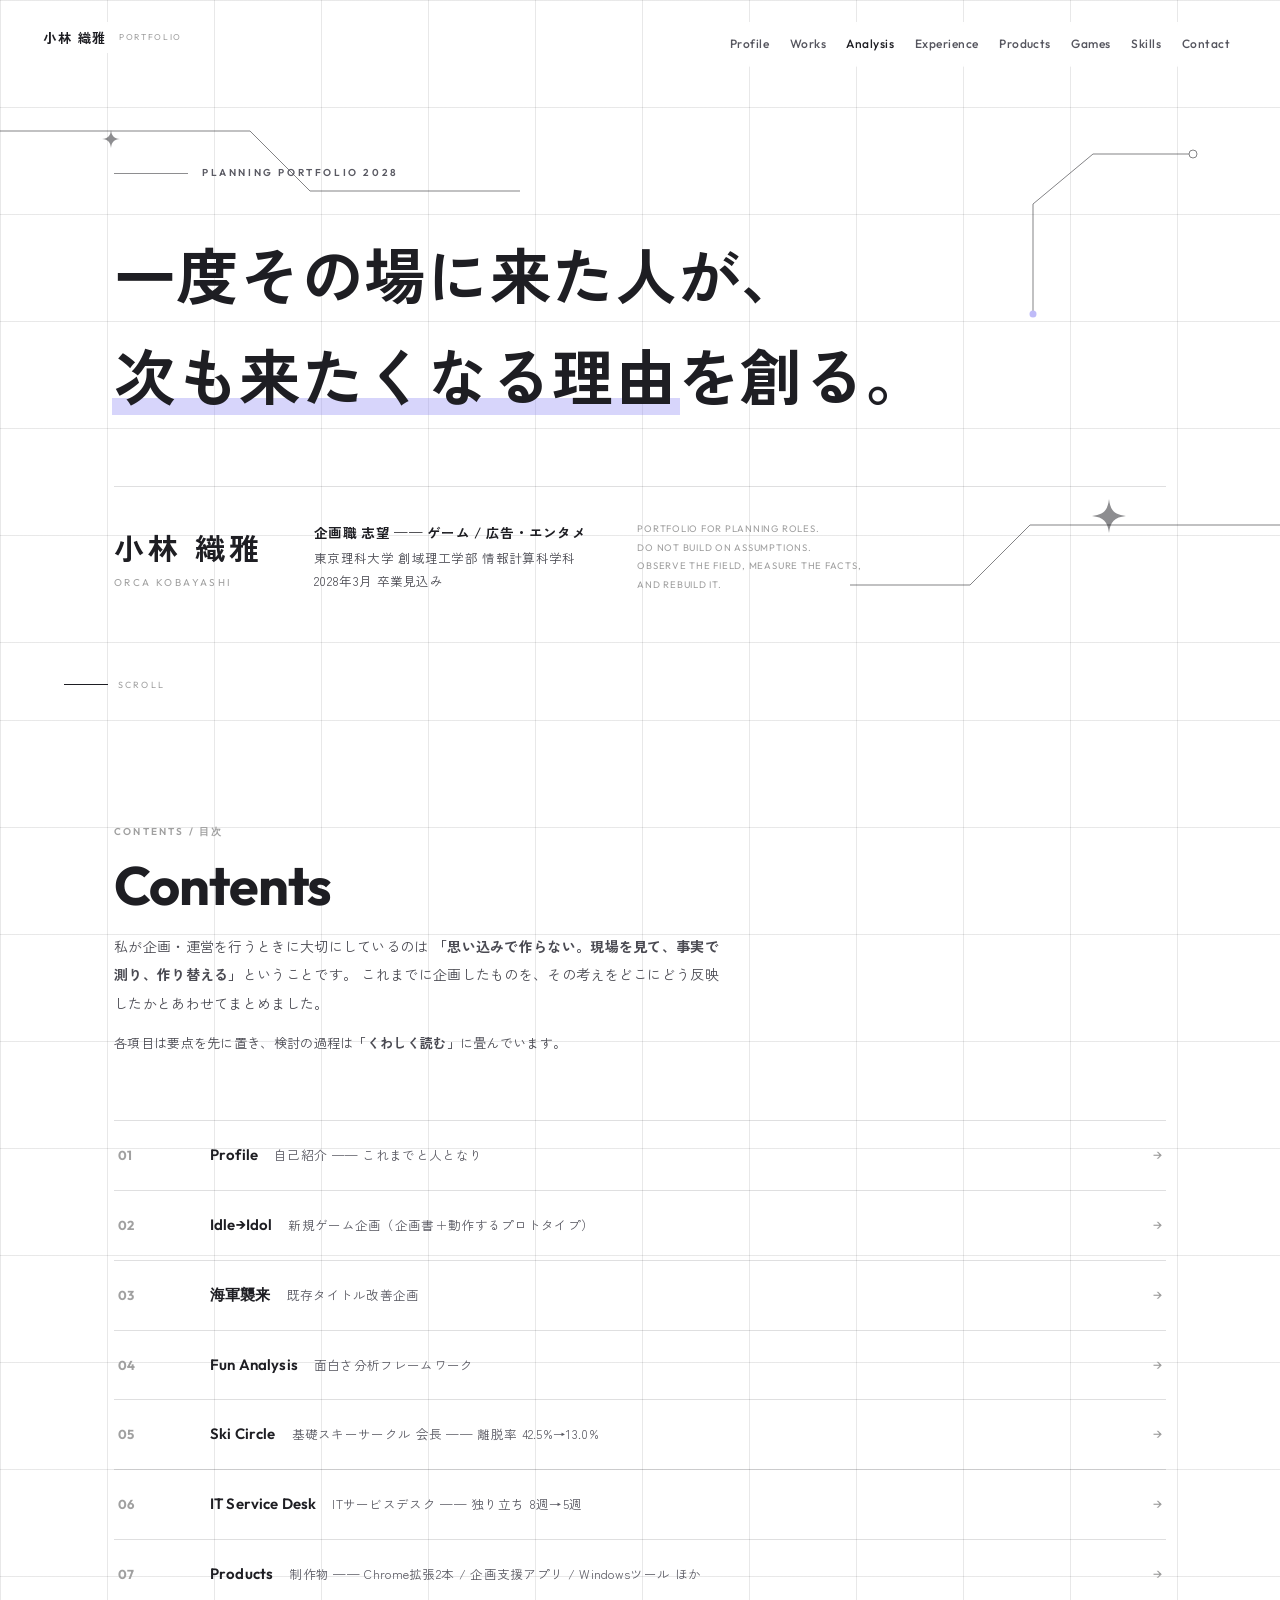
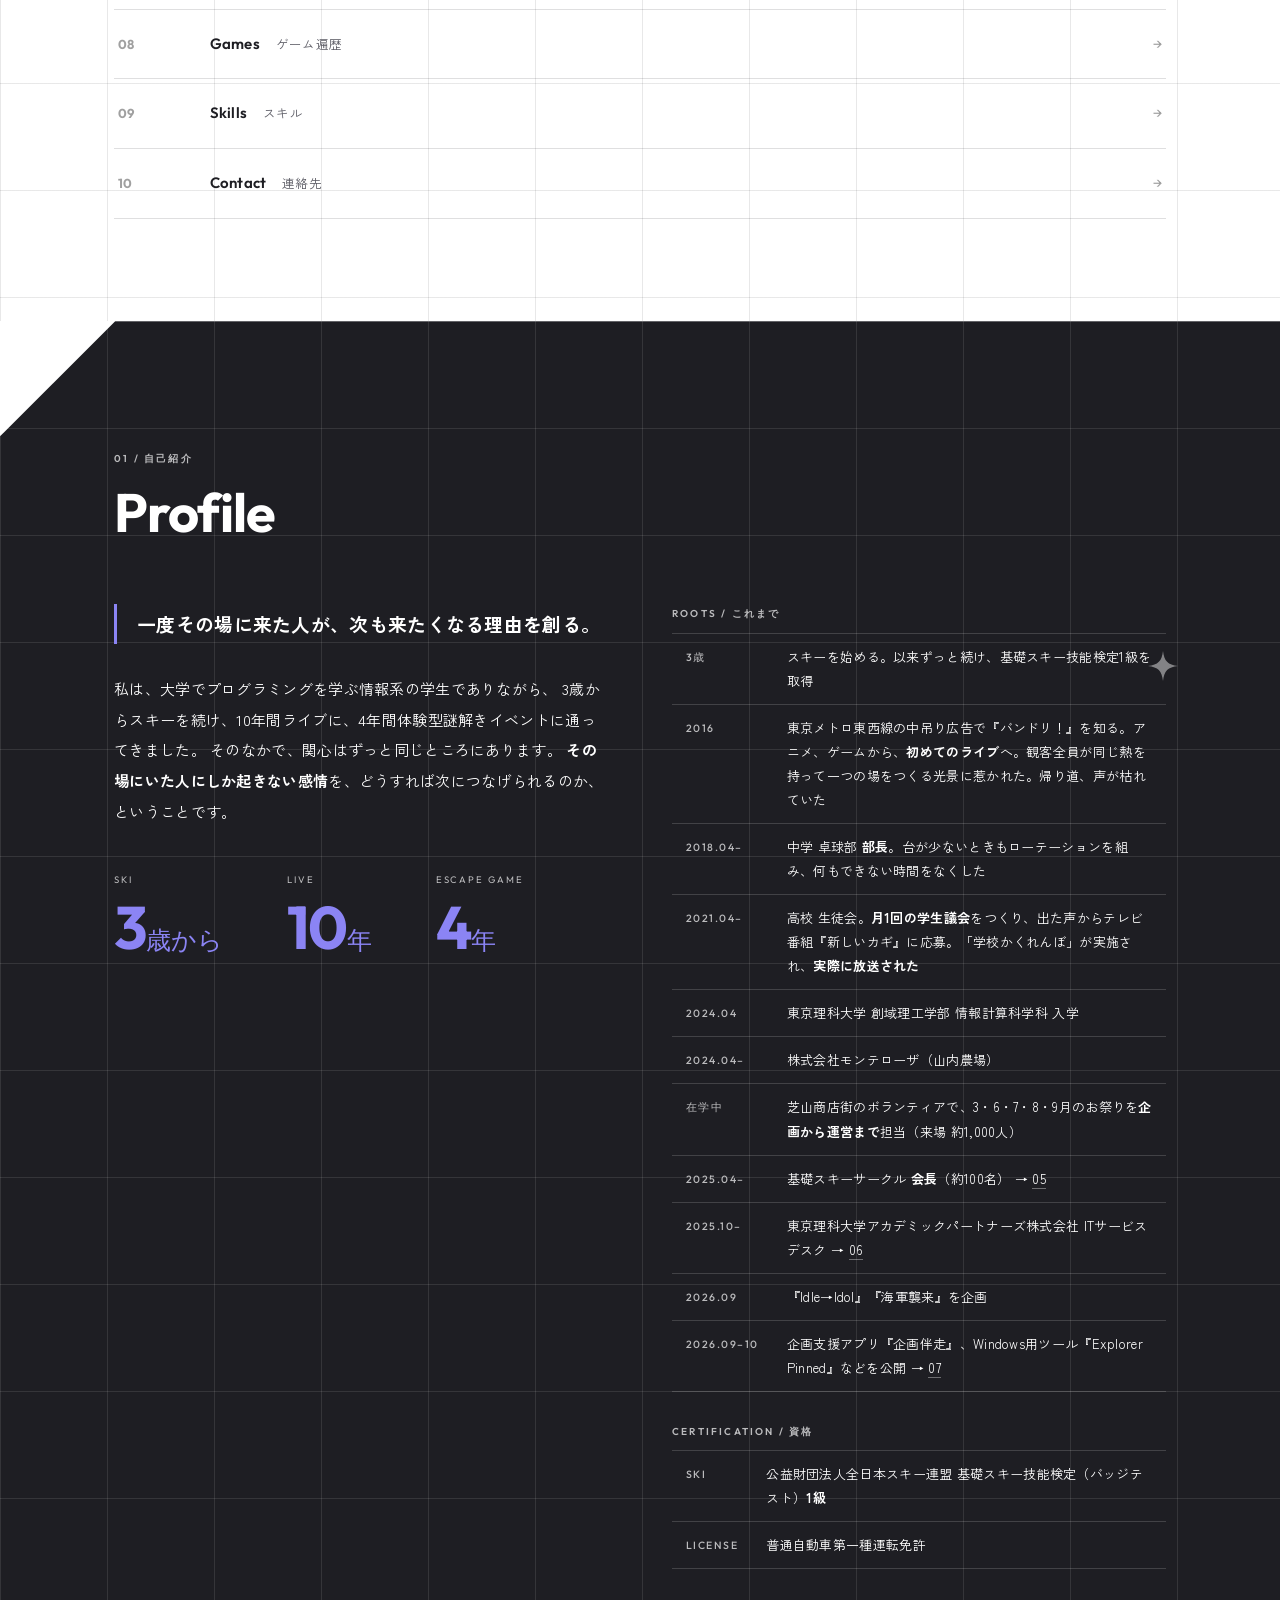
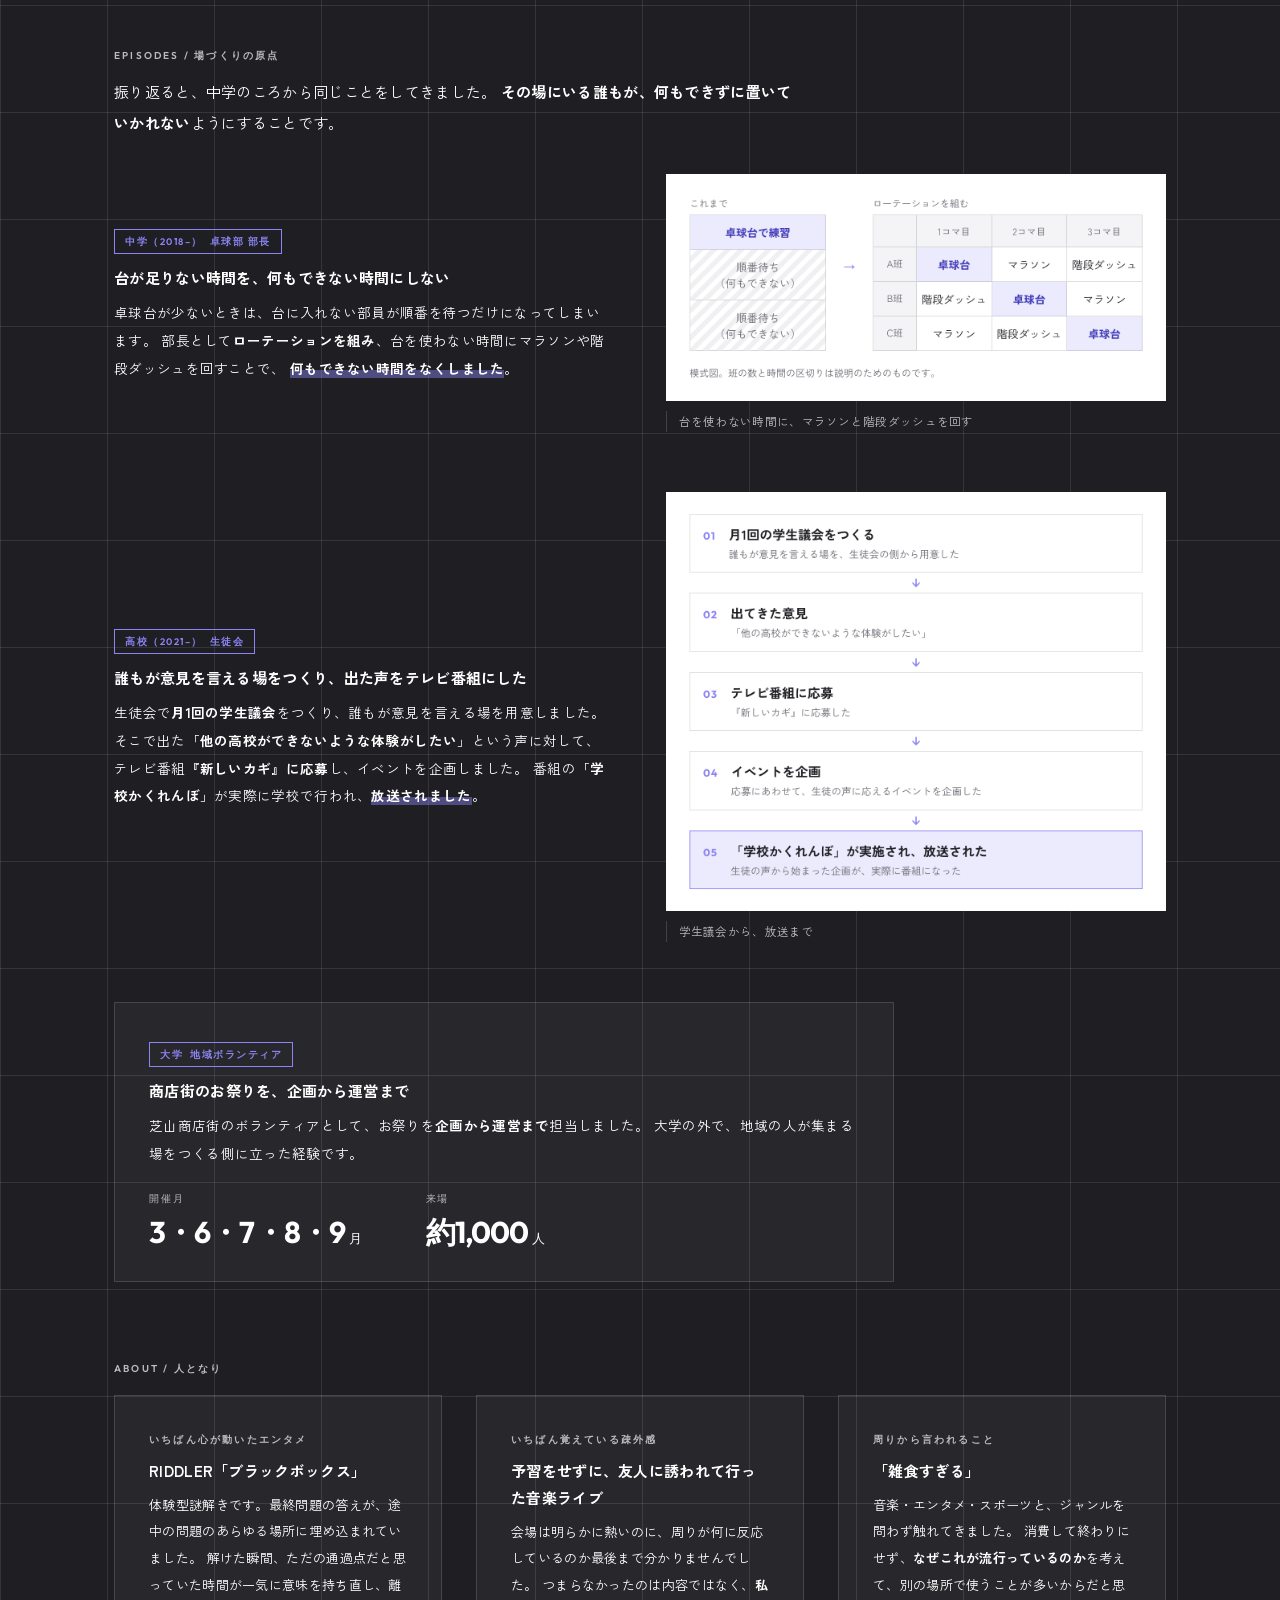
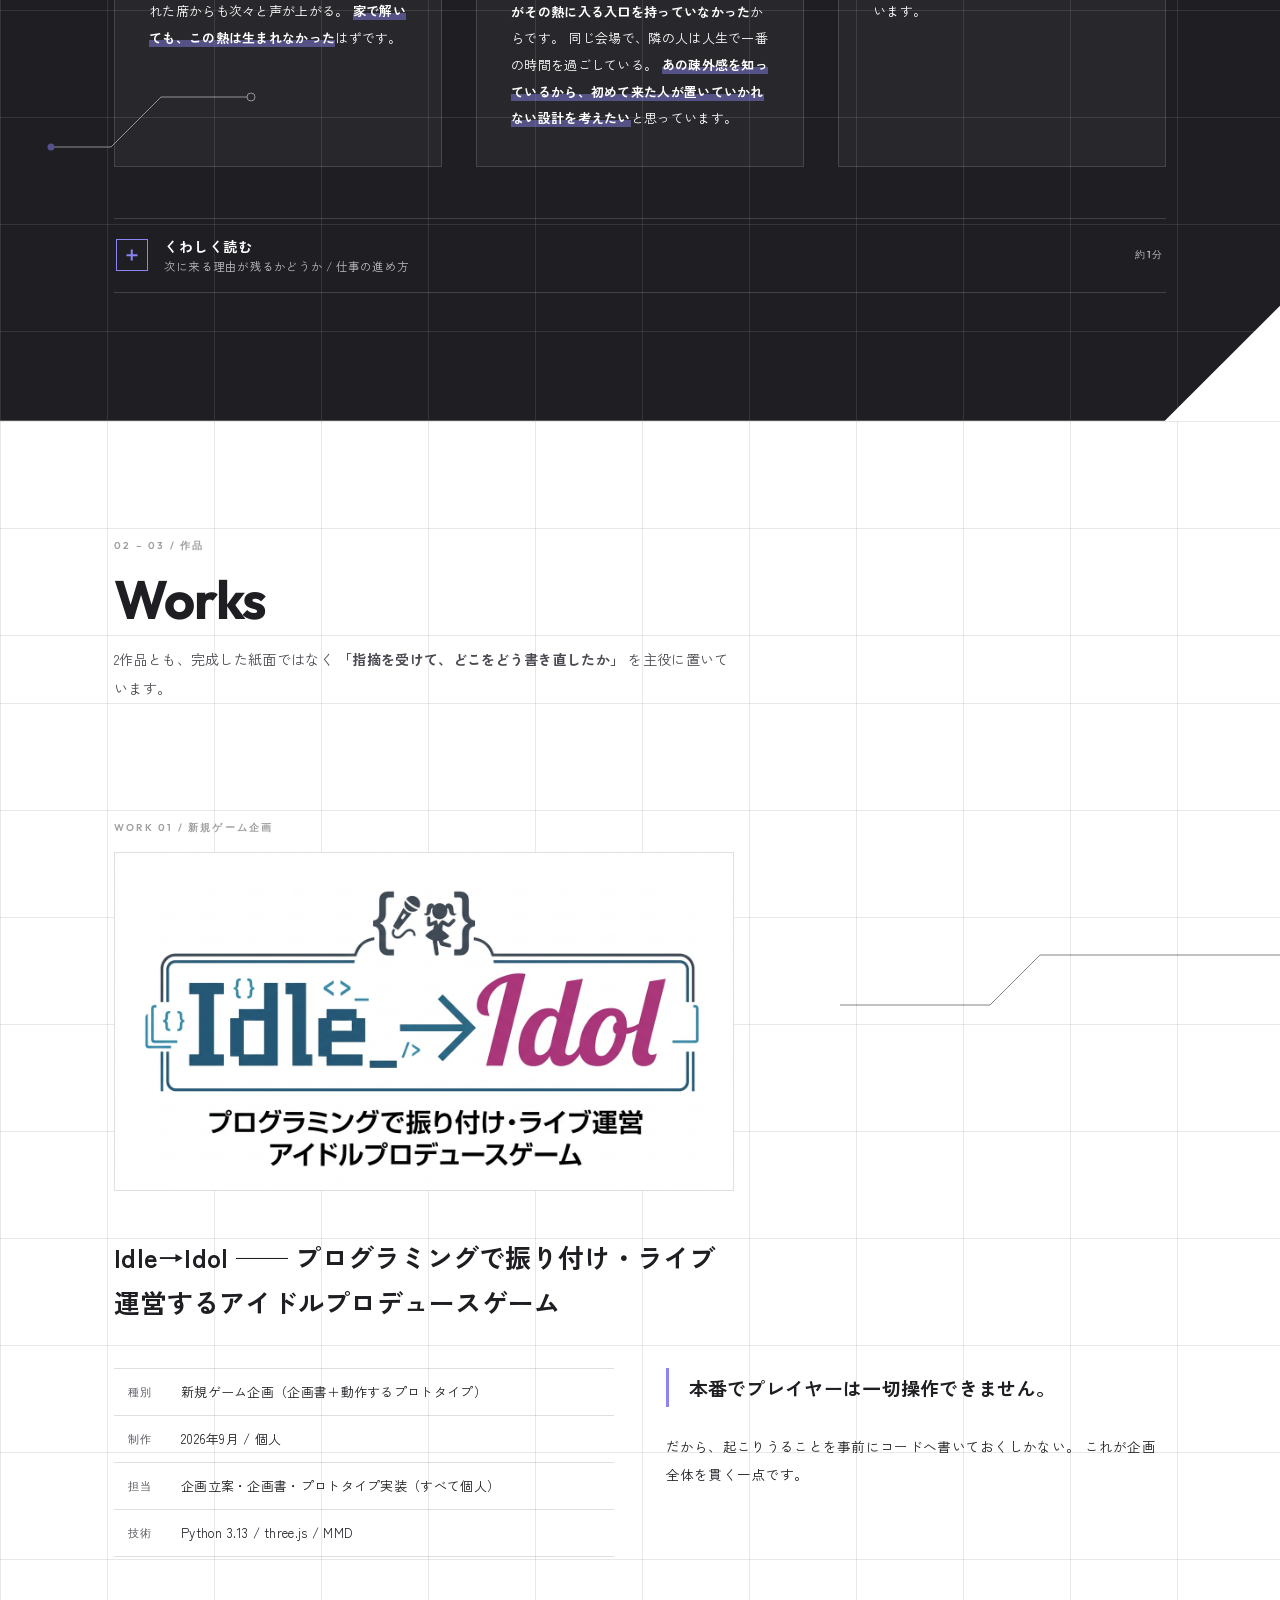
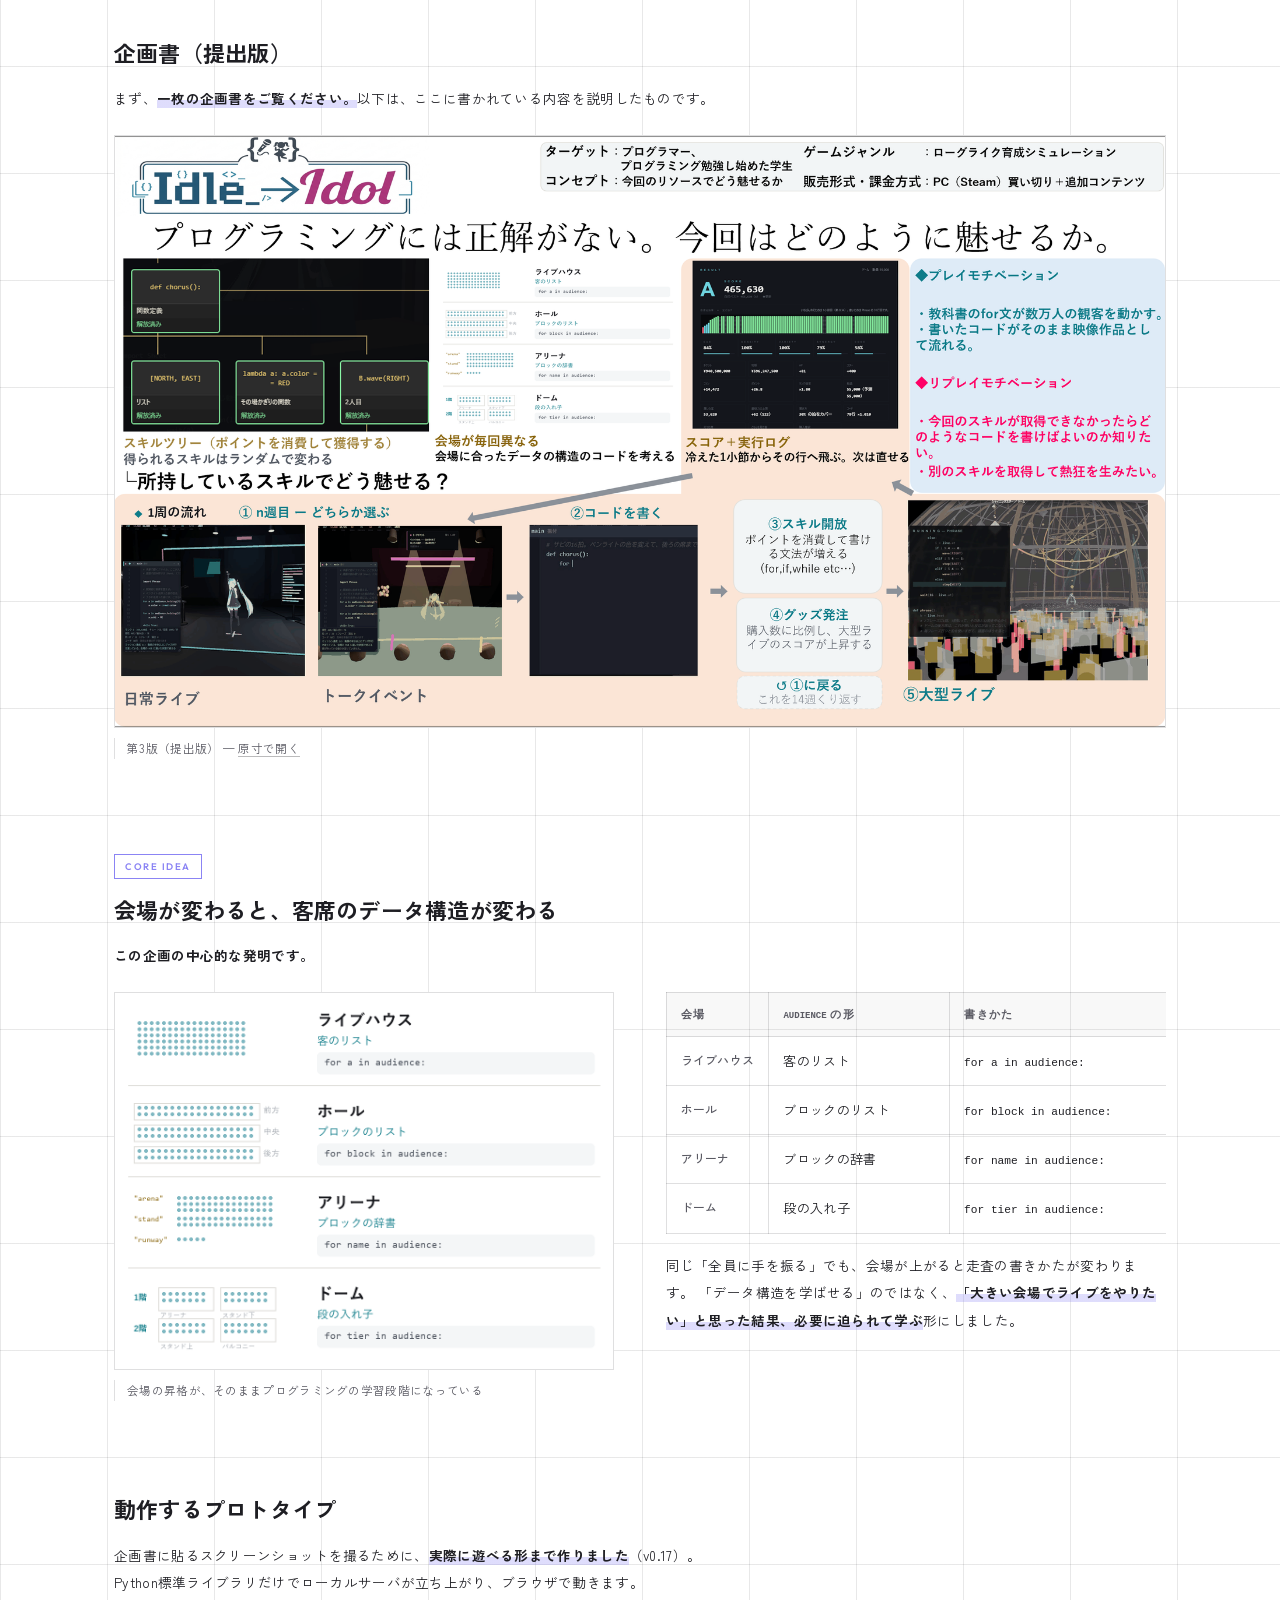
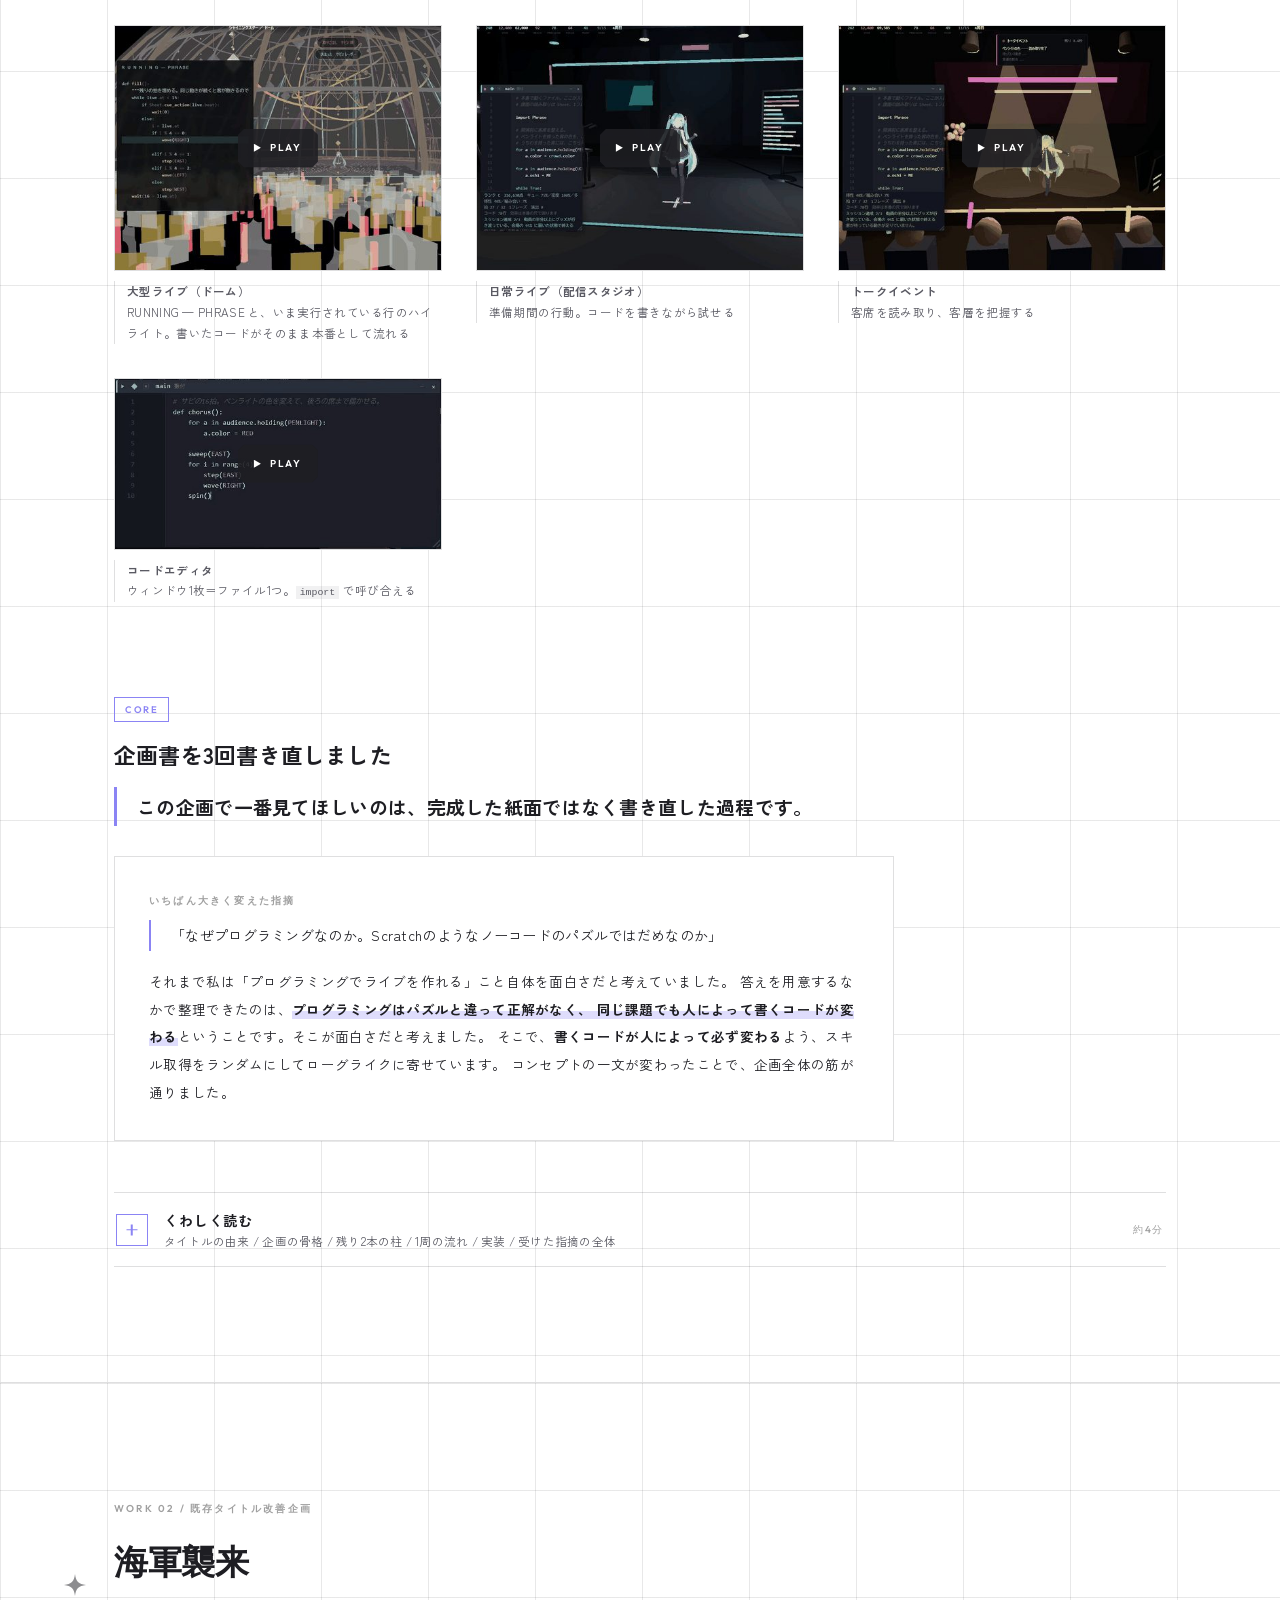
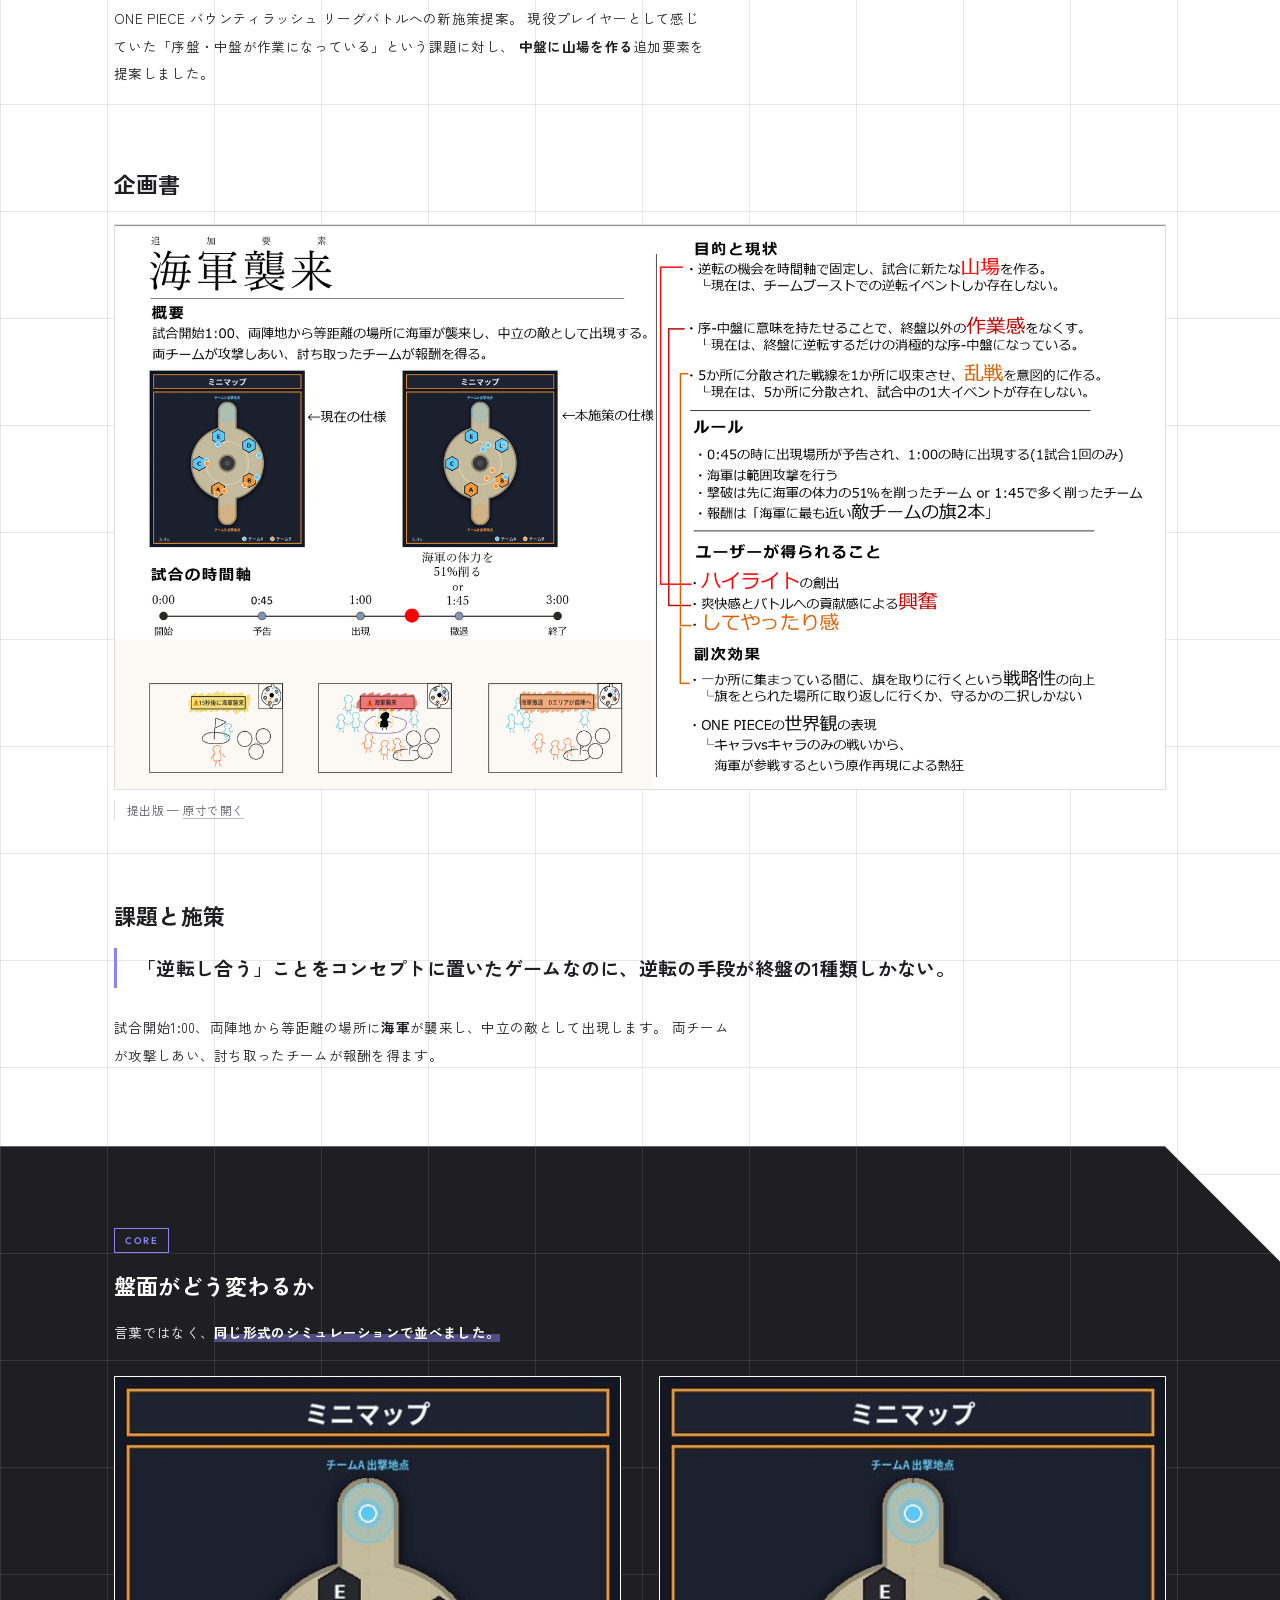
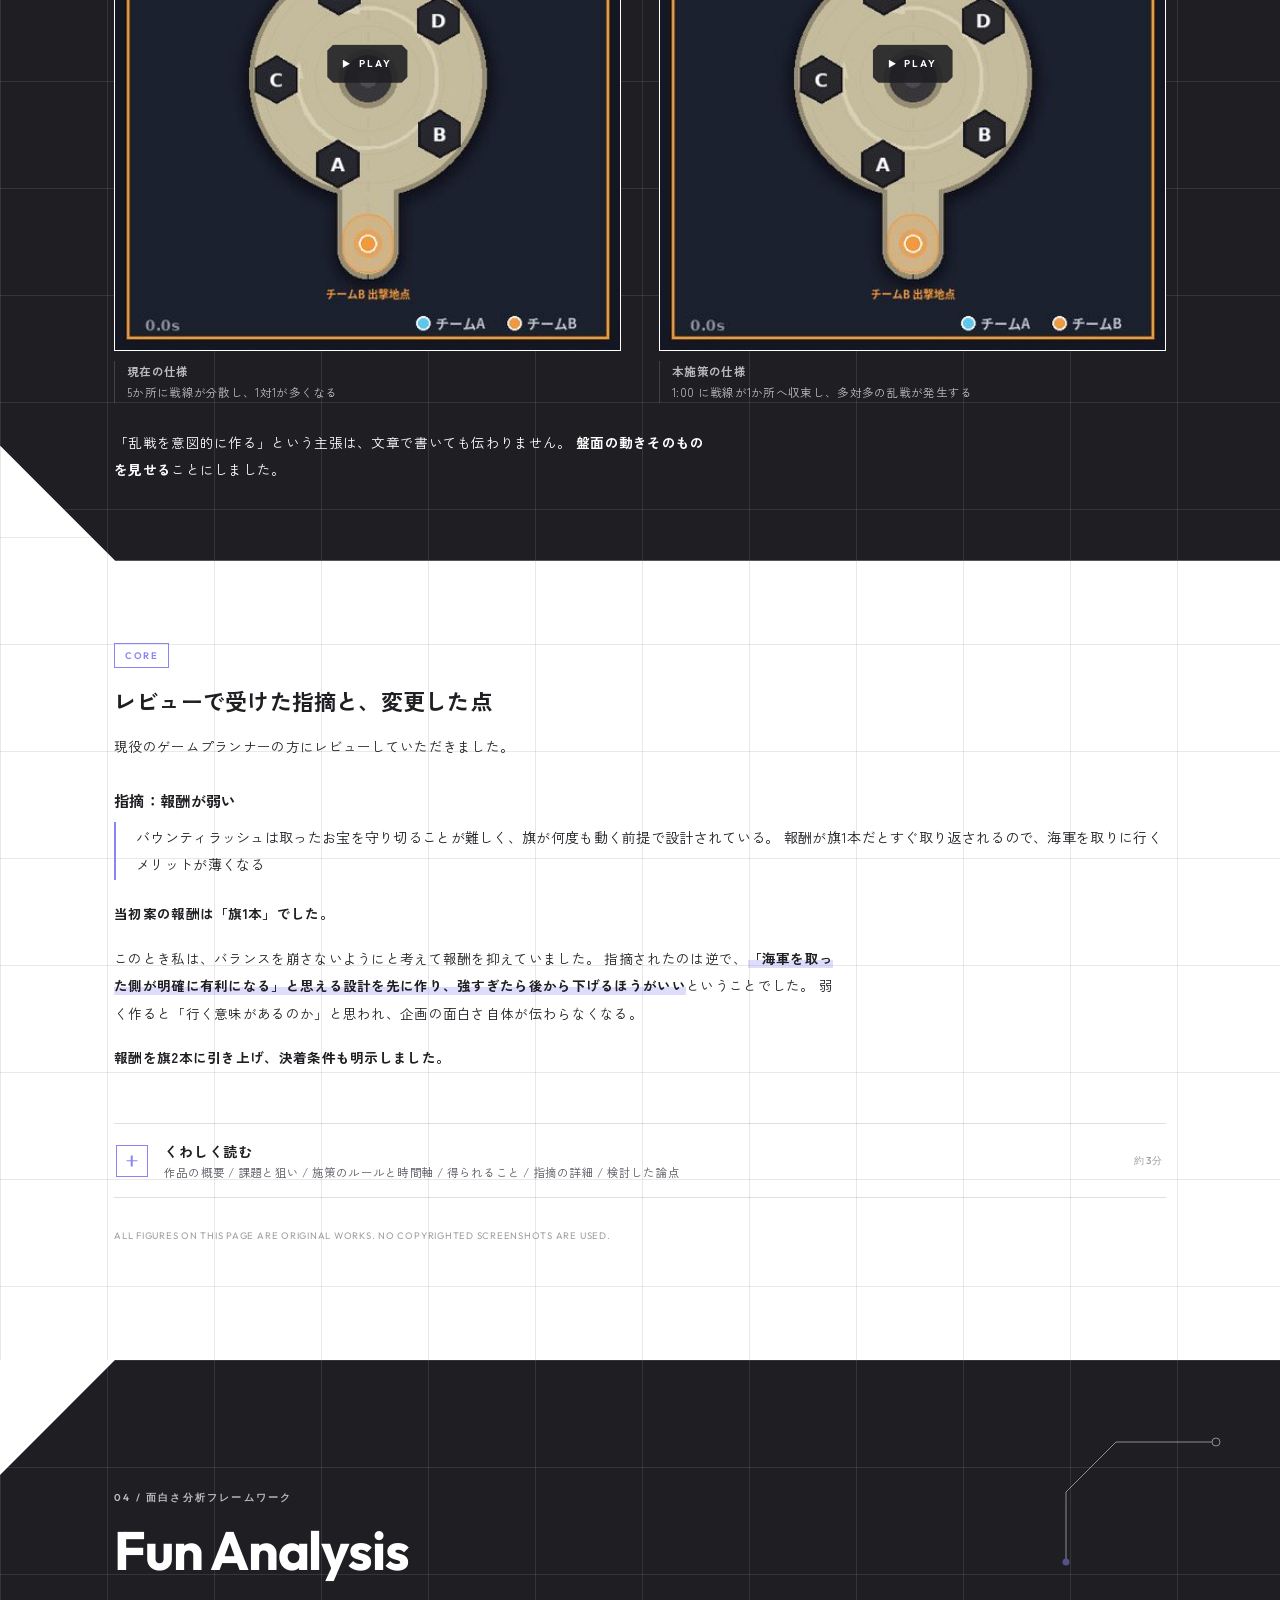
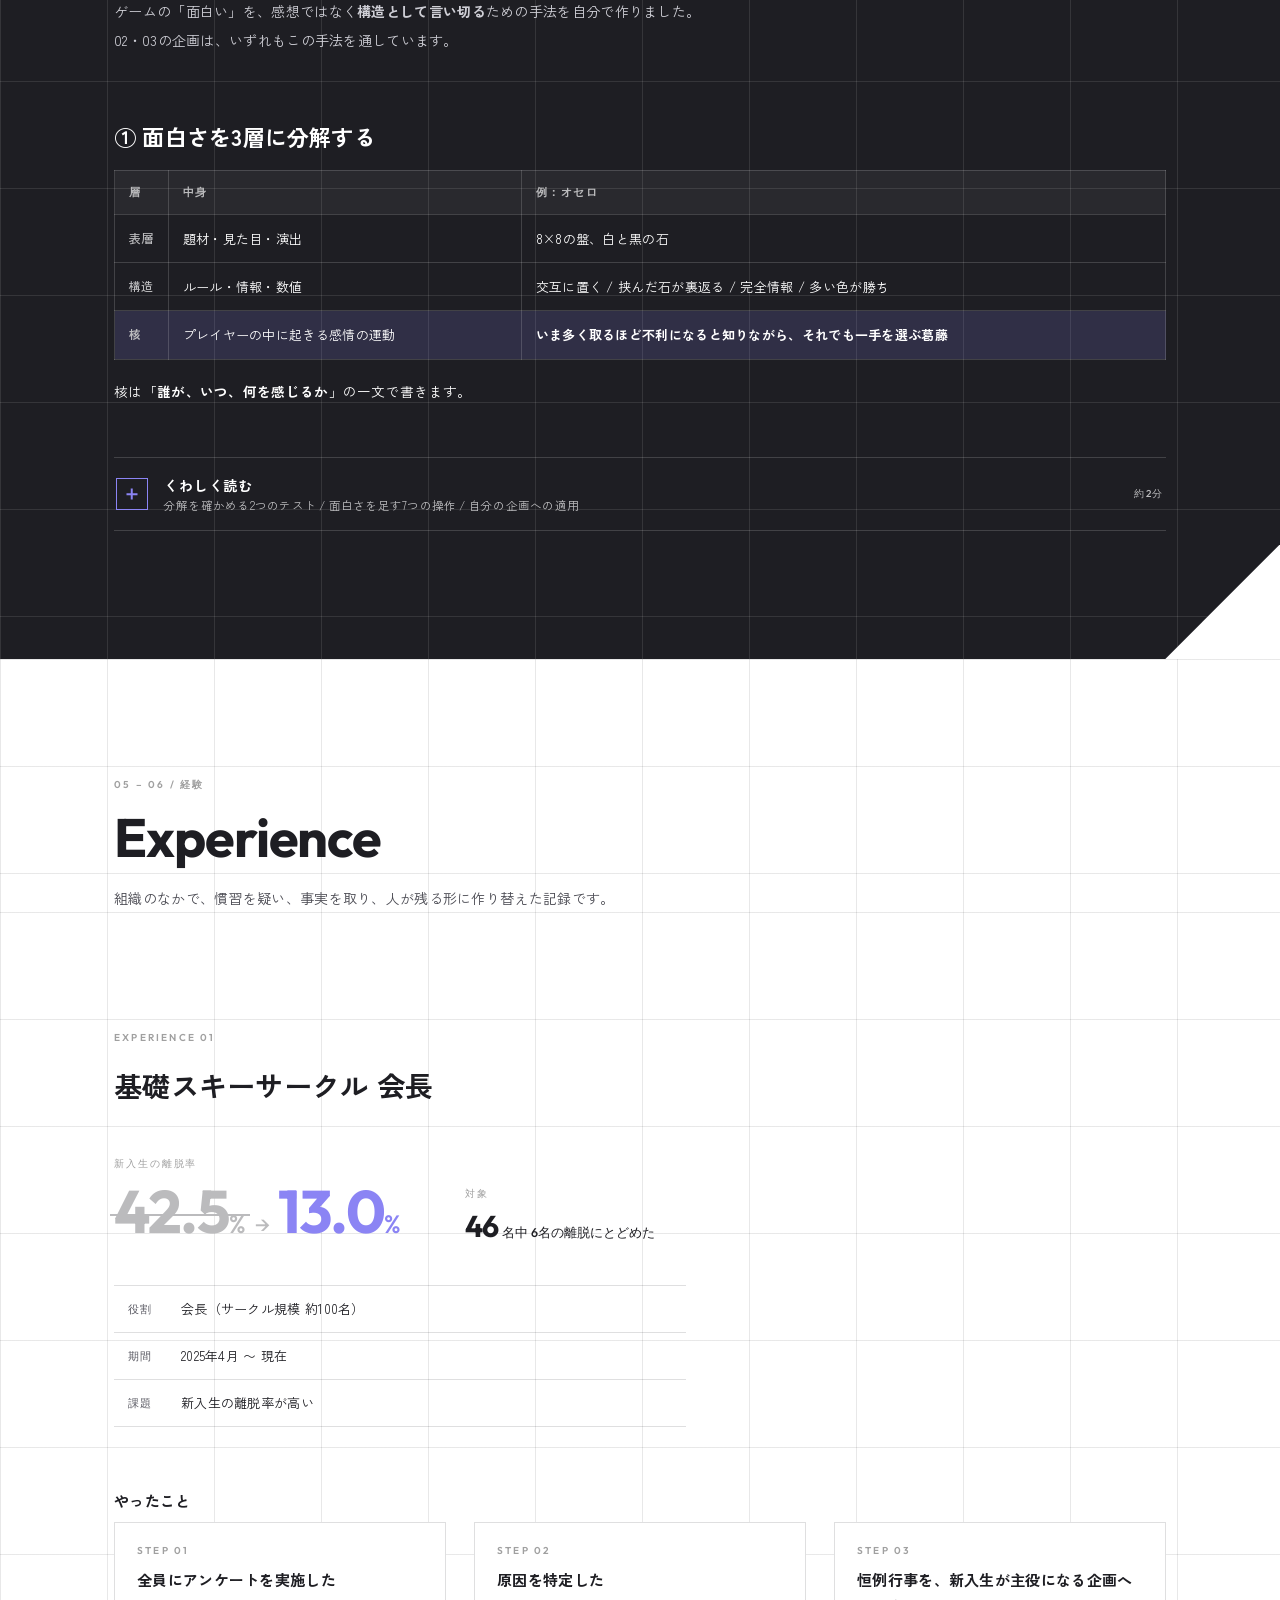
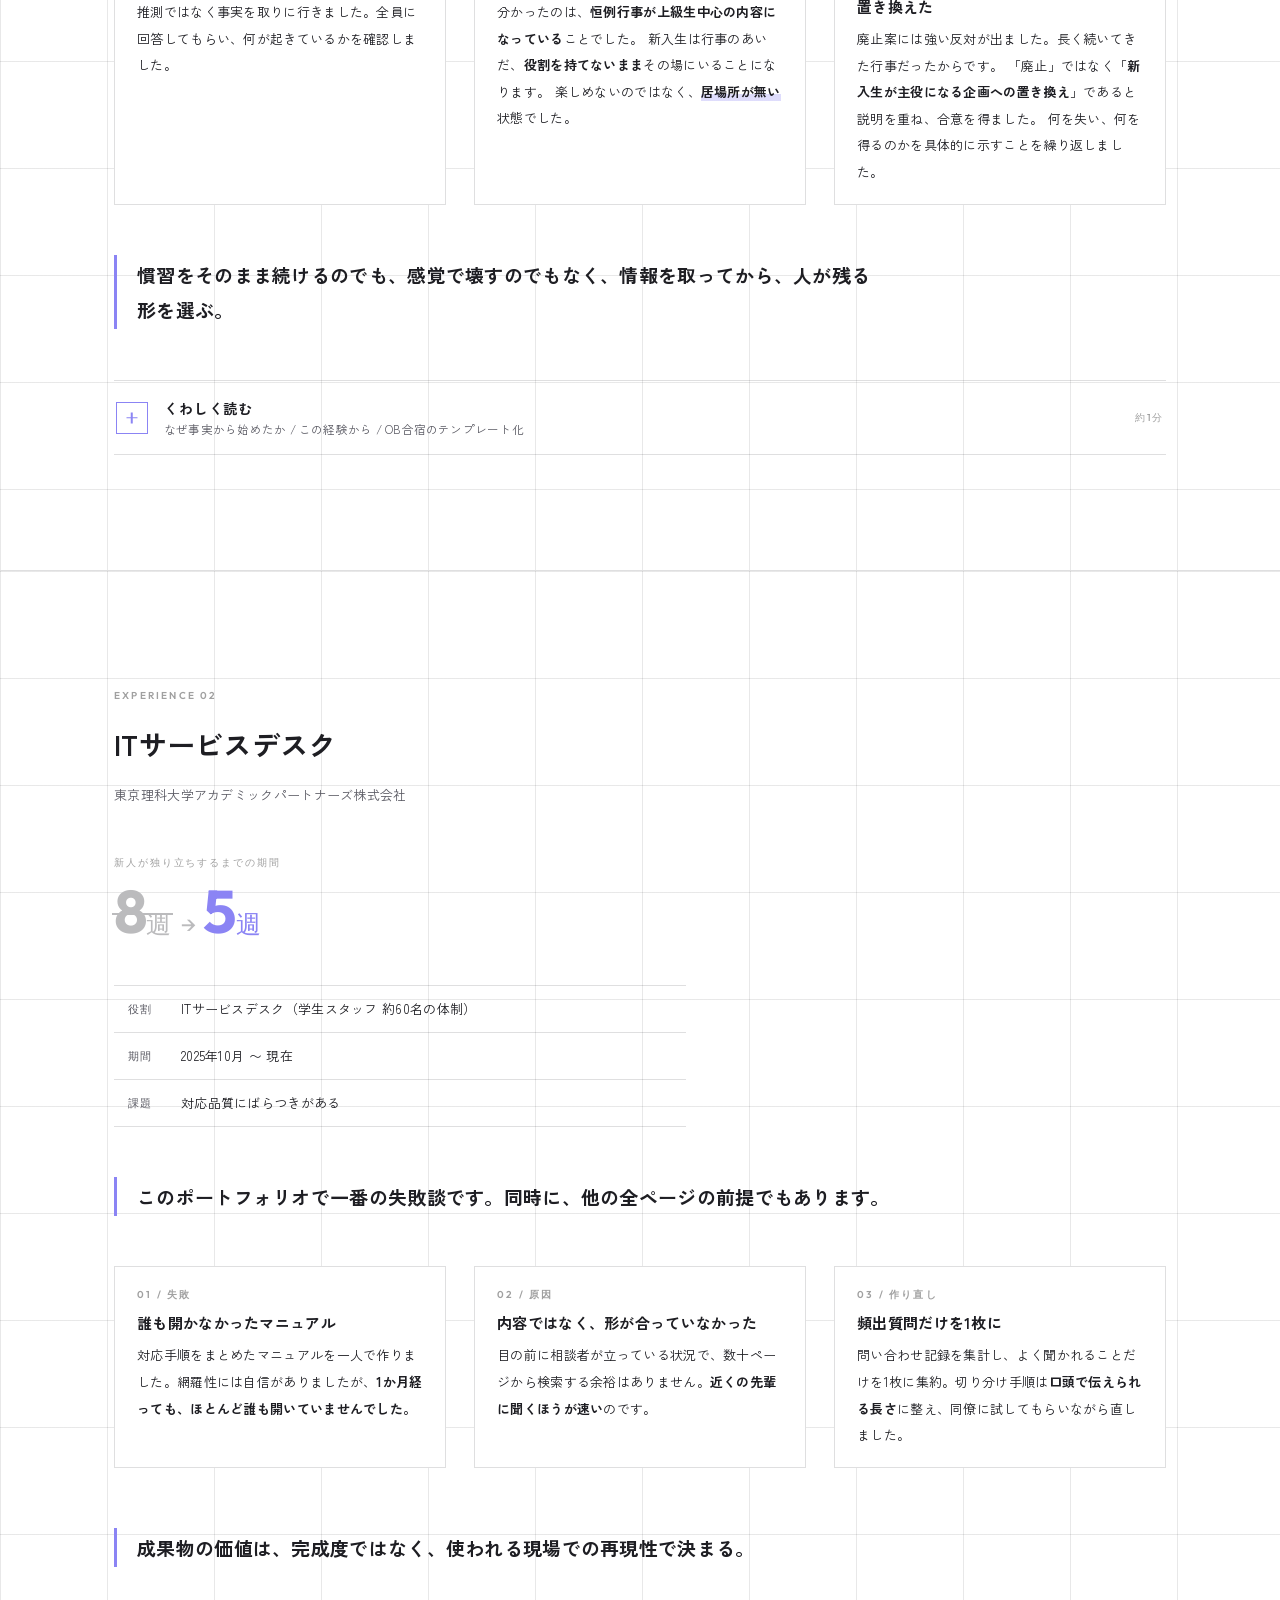
==== commit d9a1a20d: "中学・高校の年、学校かくれんぼの放送、商店街のお祭りの開催月と来場者数を追加" ====
--- a/index.html
+++ b/index.html
@@ -187,11 +187,11 @@
         <table class="spec">
           <tr><th>3歳</th><td>スキーを始める。以来ずっと続け、基礎スキー技能検定1級を取得</td></tr>
           <tr><th>2016</th><td>東京メトロ東西線の中吊り広告で『バンドリ！』を知る。アニメ、ゲームから、<strong>初めてのライブ</strong>へ。観客全員が同じ熱を持って一つの場をつくる光景に惹かれた。帰り道、声が枯れていた</td></tr>
-          <tr><th>中学</th><td>卓球部 <strong>部長</strong>。台が少ないときもローテーションを組み、何もできない時間をなくした</td></tr>
-          <tr><th>高校</th><td>生徒会。<strong>月1回の学生議会</strong>をつくり、出た声からテレビ番組『新しいカギ』に応募してイベントを企画</td></tr>
+          <tr><th>2018.04&ndash;</th><td>中学 卓球部 <strong>部長</strong>。台が少ないときもローテーションを組み、何もできない時間をなくした</td></tr>
+          <tr><th>2021.04&ndash;</th><td>高校 生徒会。<strong>月1回の学生議会</strong>をつくり、出た声からテレビ番組『新しいカギ』に応募。「学校かくれんぼ」が実施され、<strong>実際に放送された</strong></td></tr>
           <tr><th>2024.04</th><td>東京理科大学 創域理工学部 情報計算科学科 入学</td></tr>
           <tr><th>2024.04&ndash;</th><td>株式会社モンテローザ（山内農場）</td></tr>
-          <tr><th>在学中</th><td>芝山商店街のボランティアで、お祭りを<strong>企画から運営まで</strong>担当</td></tr>
+          <tr><th>在学中</th><td>芝山商店街のボランティアで、3・6・7・8・9月のお祭りを<strong>企画から運営まで</strong>担当（来場 約1,000人）</td></tr>
           <tr><th>2025.04&ndash;</th><td>基礎スキーサークル <strong>会長</strong>（約100名） → <a href="#exp-ski" style="border-bottom:1px solid rgba(255,255,255,.35)">05</a></td></tr>
           <tr><th>2025.10&ndash;</th><td>東京理科大学アカデミックパートナーズ株式会社 ITサービスデスク → <a href="#exp-desk" style="border-bottom:1px solid rgba(255,255,255,.35)">06</a></td></tr>
           <tr><th>2026.09</th><td>『Idle&rarr;Idol』『海軍襲来』を企画</td></tr>
@@ -214,7 +214,7 @@
 
     <div class="rv" style="display:grid;grid-template-columns:repeat(auto-fit,minmax(min(100%,330px),1fr));gap:clamp(24px,4vw,52px);align-items:center;margin-top:clamp(24px,3vw,36px)">
       <div>
-        <p class="tag v" style="margin-bottom:10px">中学 &nbsp;卓球部 部長</p>
+        <p class="tag v" style="margin-bottom:10px">中学（2018&ndash;） &nbsp;卓球部 部長</p>
         <h4 class="t">台が足りない時間を、何もできない時間にしない</h4>
         <p style="font-size:13.5px;margin:0">
           卓球台が少ないときは、台に入れない部員が順番を待つだけになってしまいます。
@@ -230,17 +230,18 @@
 
     <div class="rv" style="display:grid;grid-template-columns:repeat(auto-fit,minmax(min(100%,330px),1fr));gap:clamp(24px,4vw,52px);align-items:center;margin-top:clamp(34px,5vw,60px)">
       <div>
-        <p class="tag v" style="margin-bottom:10px">高校 &nbsp;生徒会</p>
-        <h4 class="t">誰もが意見を言える場をつくり、出た声を企画にする</h4>
+        <p class="tag v" style="margin-bottom:10px">高校（2021&ndash;） &nbsp;生徒会</p>
+        <h4 class="t">誰もが意見を言える場をつくり、出た声をテレビ番組にした</h4>
         <p style="font-size:13.5px;margin:0">
           生徒会で<strong>月1回の学生議会</strong>をつくり、誰もが意見を言える場を用意しました。
           そこで出た「<strong>他の高校ができないような体験がしたい</strong>」という声に対して、
-          テレビ番組<strong>『新しいカギ』に応募</strong>し、<span class="mark">出た声を、イベントの企画という形にしました</span>。
+          テレビ番組<strong>『新しいカギ』に応募</strong>し、イベントを企画しました。
+          番組の「<strong>学校かくれんぼ</strong>」が実際に学校で行われ、<span class="mark">放送されました</span>。
         </p>
       </div>
       <figure class="fig">
-        <img src="assets/profile/fig-student-council.png" alt="生徒会での流れ。月1回の学生議会をつくる、出てきた意見「他の高校ができないような体験がしたい」、テレビ番組『新しいカギ』に応募、イベントを企画、の4段階" loading="lazy">
-        <figcaption>学生議会から、イベントの企画まで</figcaption>
+        <img src="assets/profile/fig-student-council.png" alt="生徒会での流れ。月1回の学生議会をつくる、出てきた意見「他の高校ができないような体験がしたい」、テレビ番組『新しいカギ』に応募、イベントを企画、「学校かくれんぼ」が実施され放送された、の5段階" loading="lazy">
+        <figcaption>学生議会から、放送まで</figcaption>
       </figure>
     </div>
 
@@ -251,6 +252,10 @@
         芝山商店街のボランティアとして、お祭りを<strong>企画から運営まで</strong>担当しました。
         大学の外で、地域の人が集まる場をつくる側に立った経験です。
       </p>
+      <div class="stats" style="margin-top:22px">
+        <div class="stat"><div class="lab">開催月</div><div class="val" style="font-size:clamp(20px,3vw,30px)">3・6・7・8・9<small>月</small></div></div>
+        <div class="stat"><div class="lab">来場</div><div class="val" style="font-size:clamp(20px,3vw,30px)">約1,000<small>人</small></div></div>
+      </div>
     </div>
 
     <p class="h-jp rv" style="margin:clamp(46px,6vw,80px) 0 16px">About / 人となり</p>
